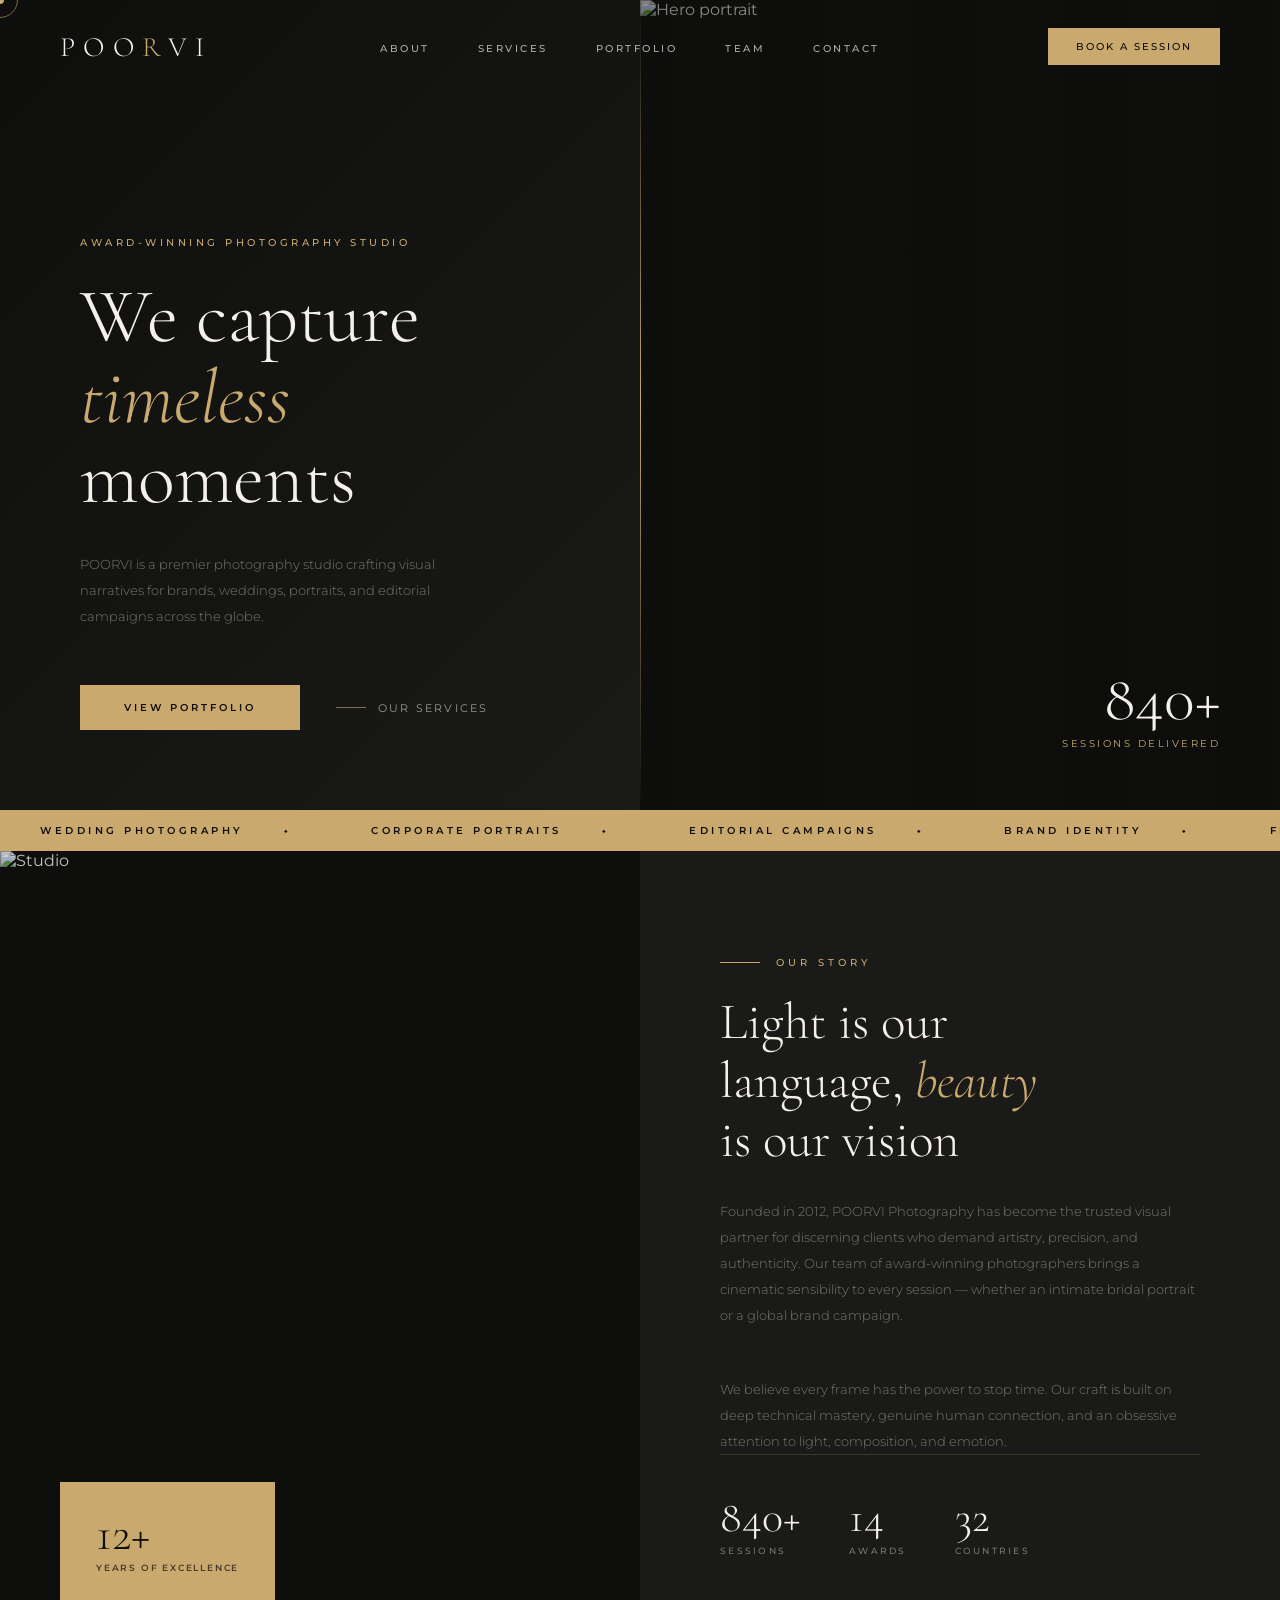
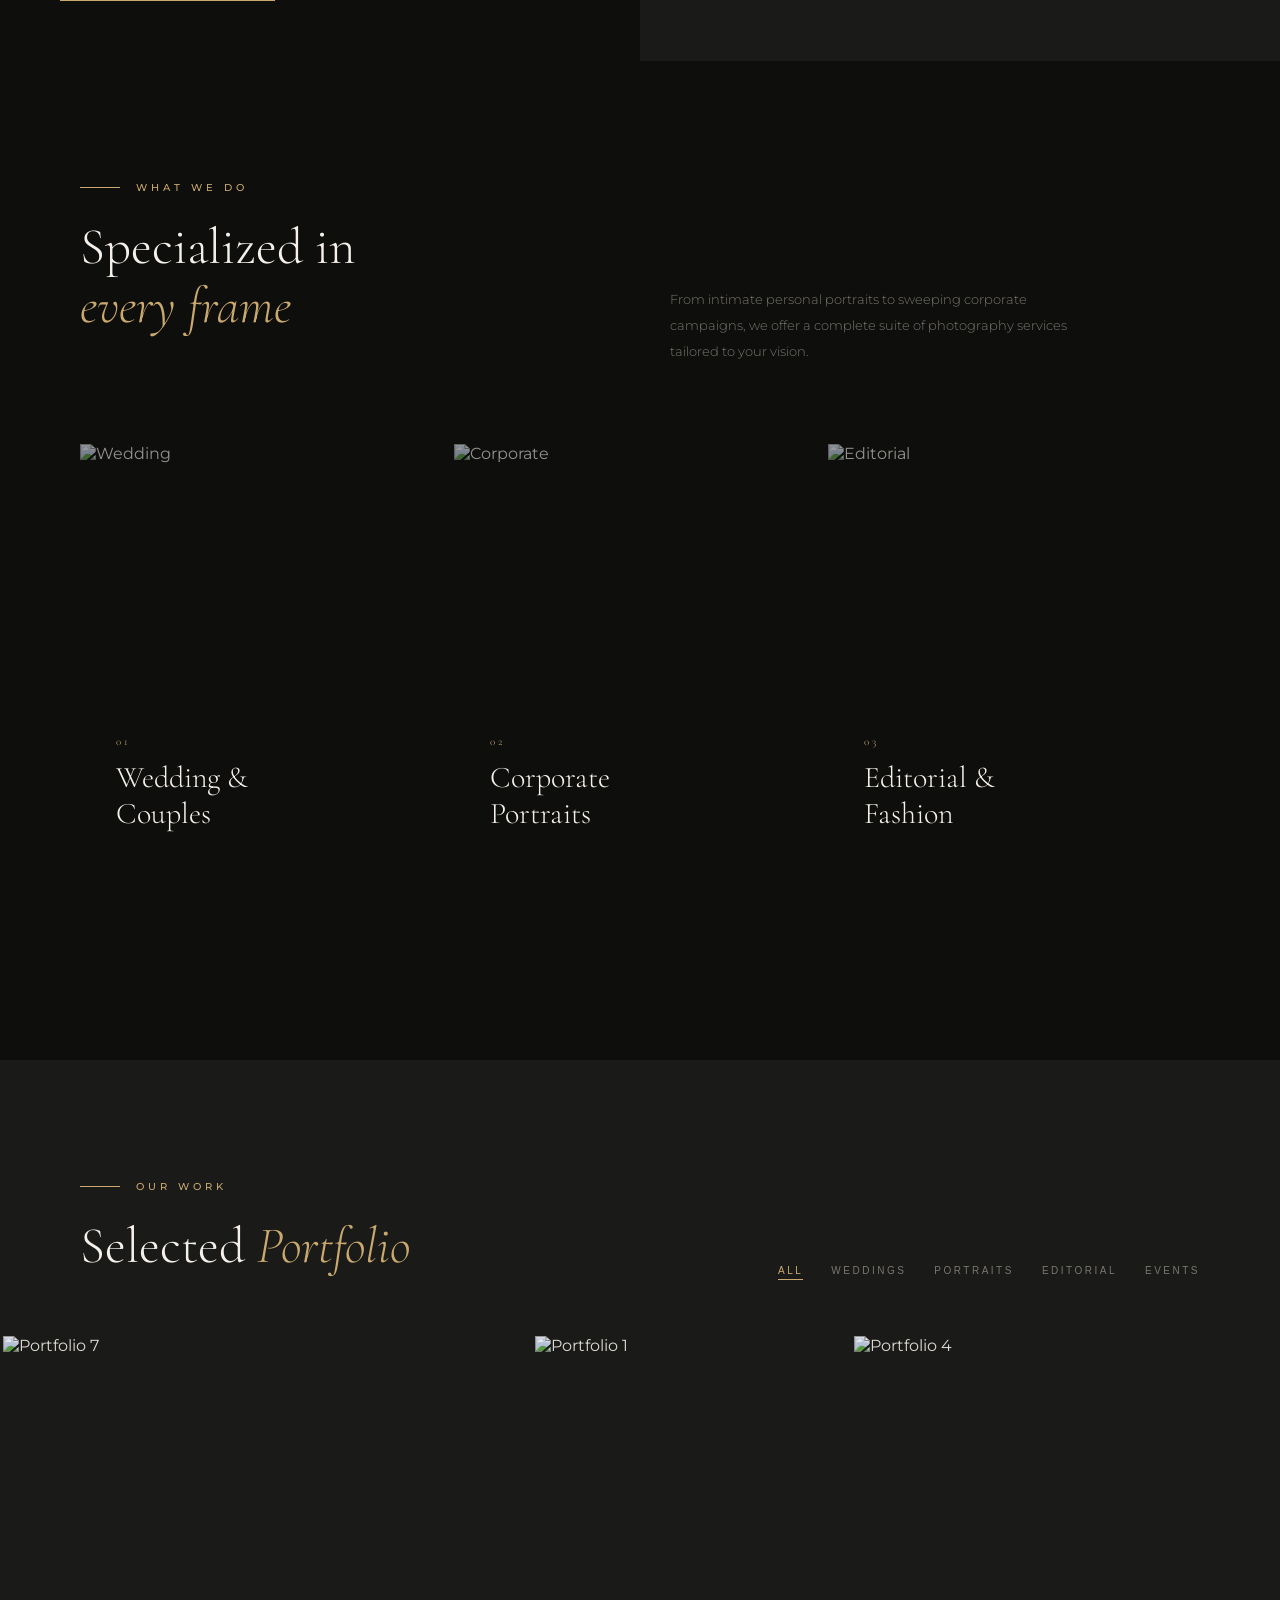
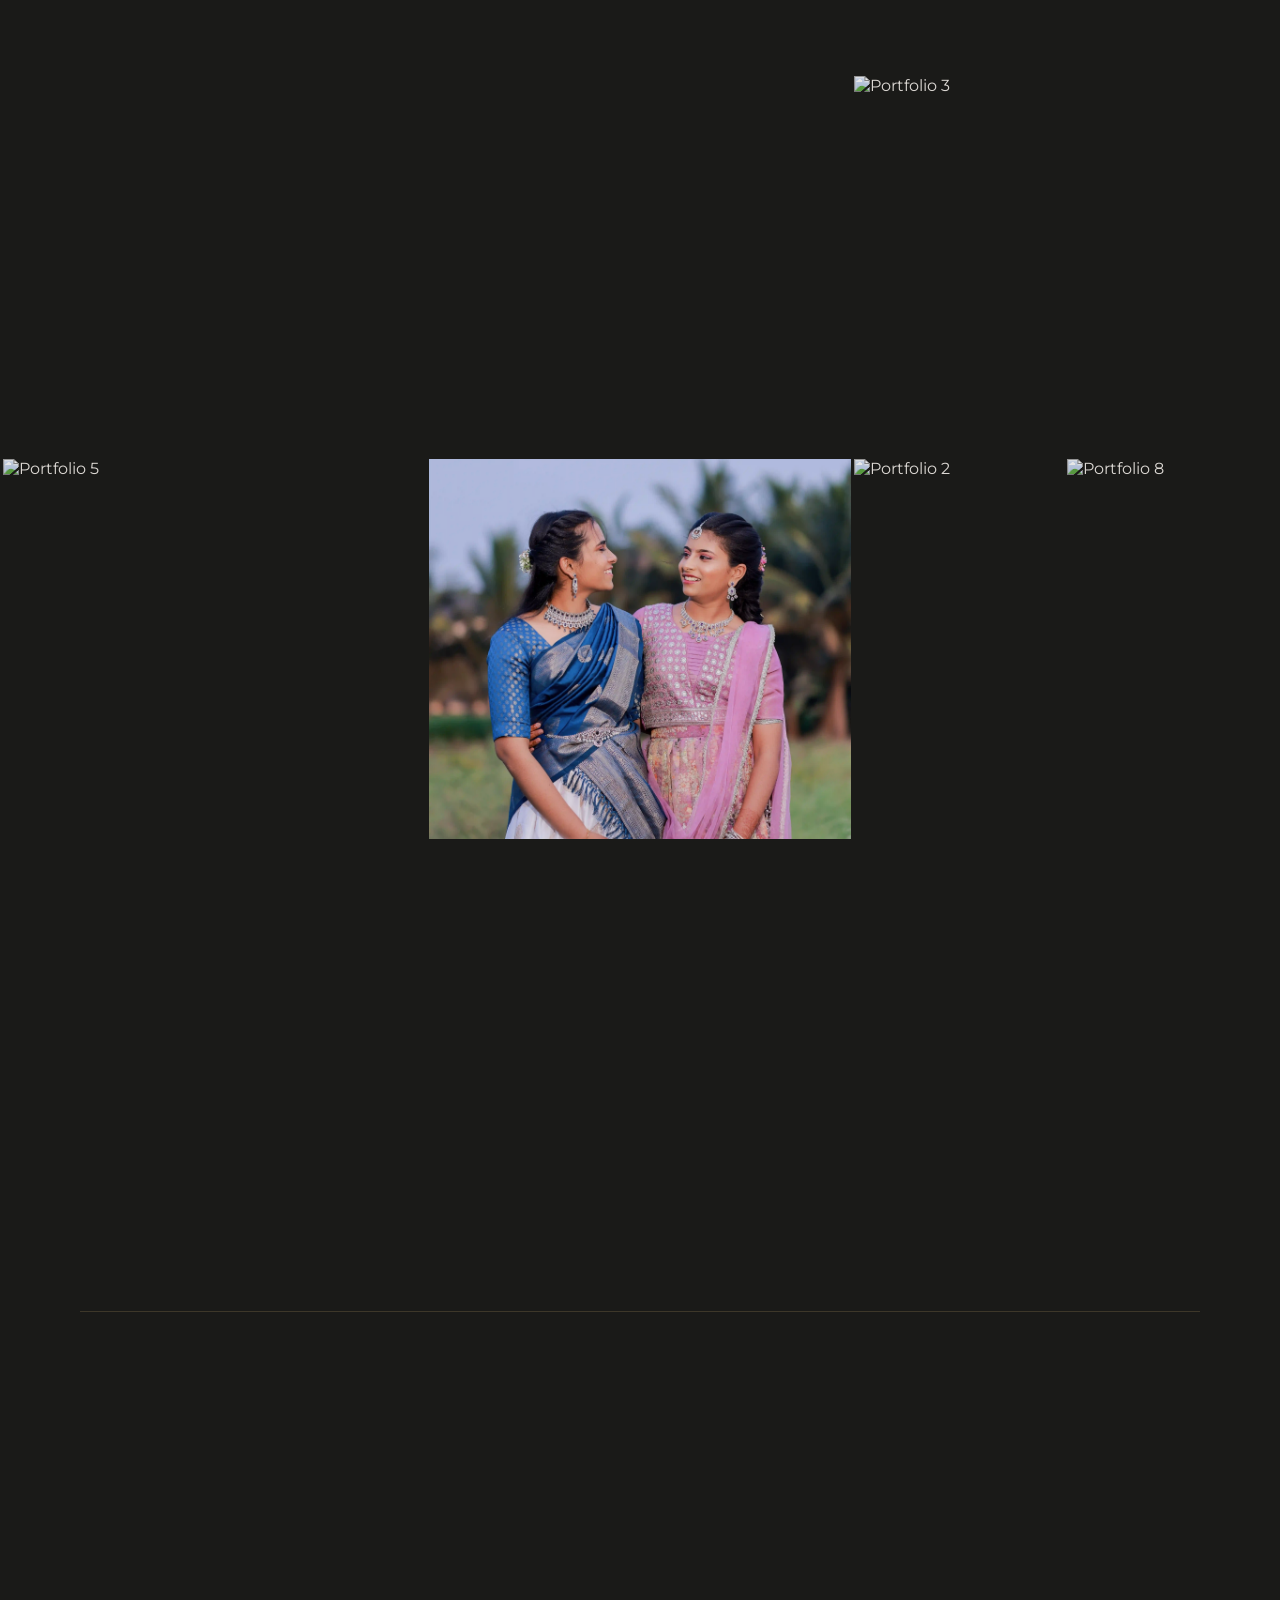
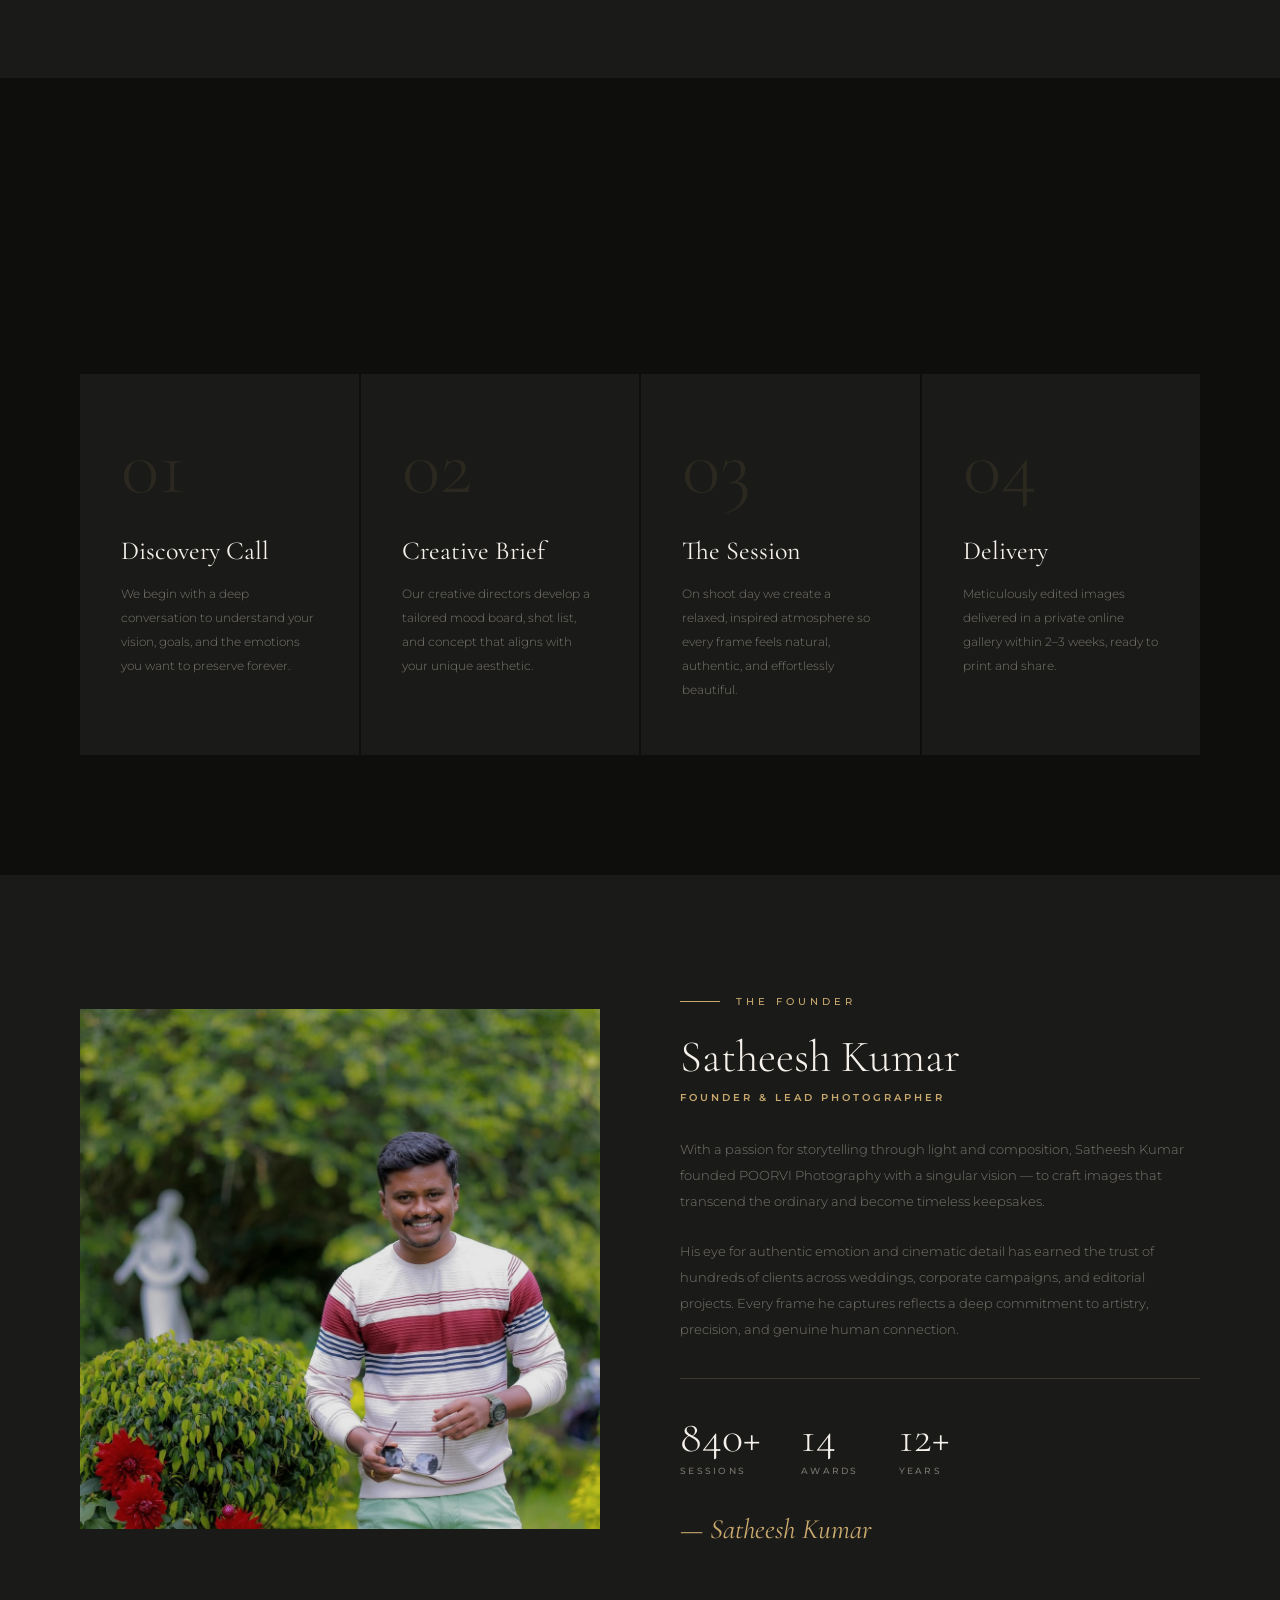
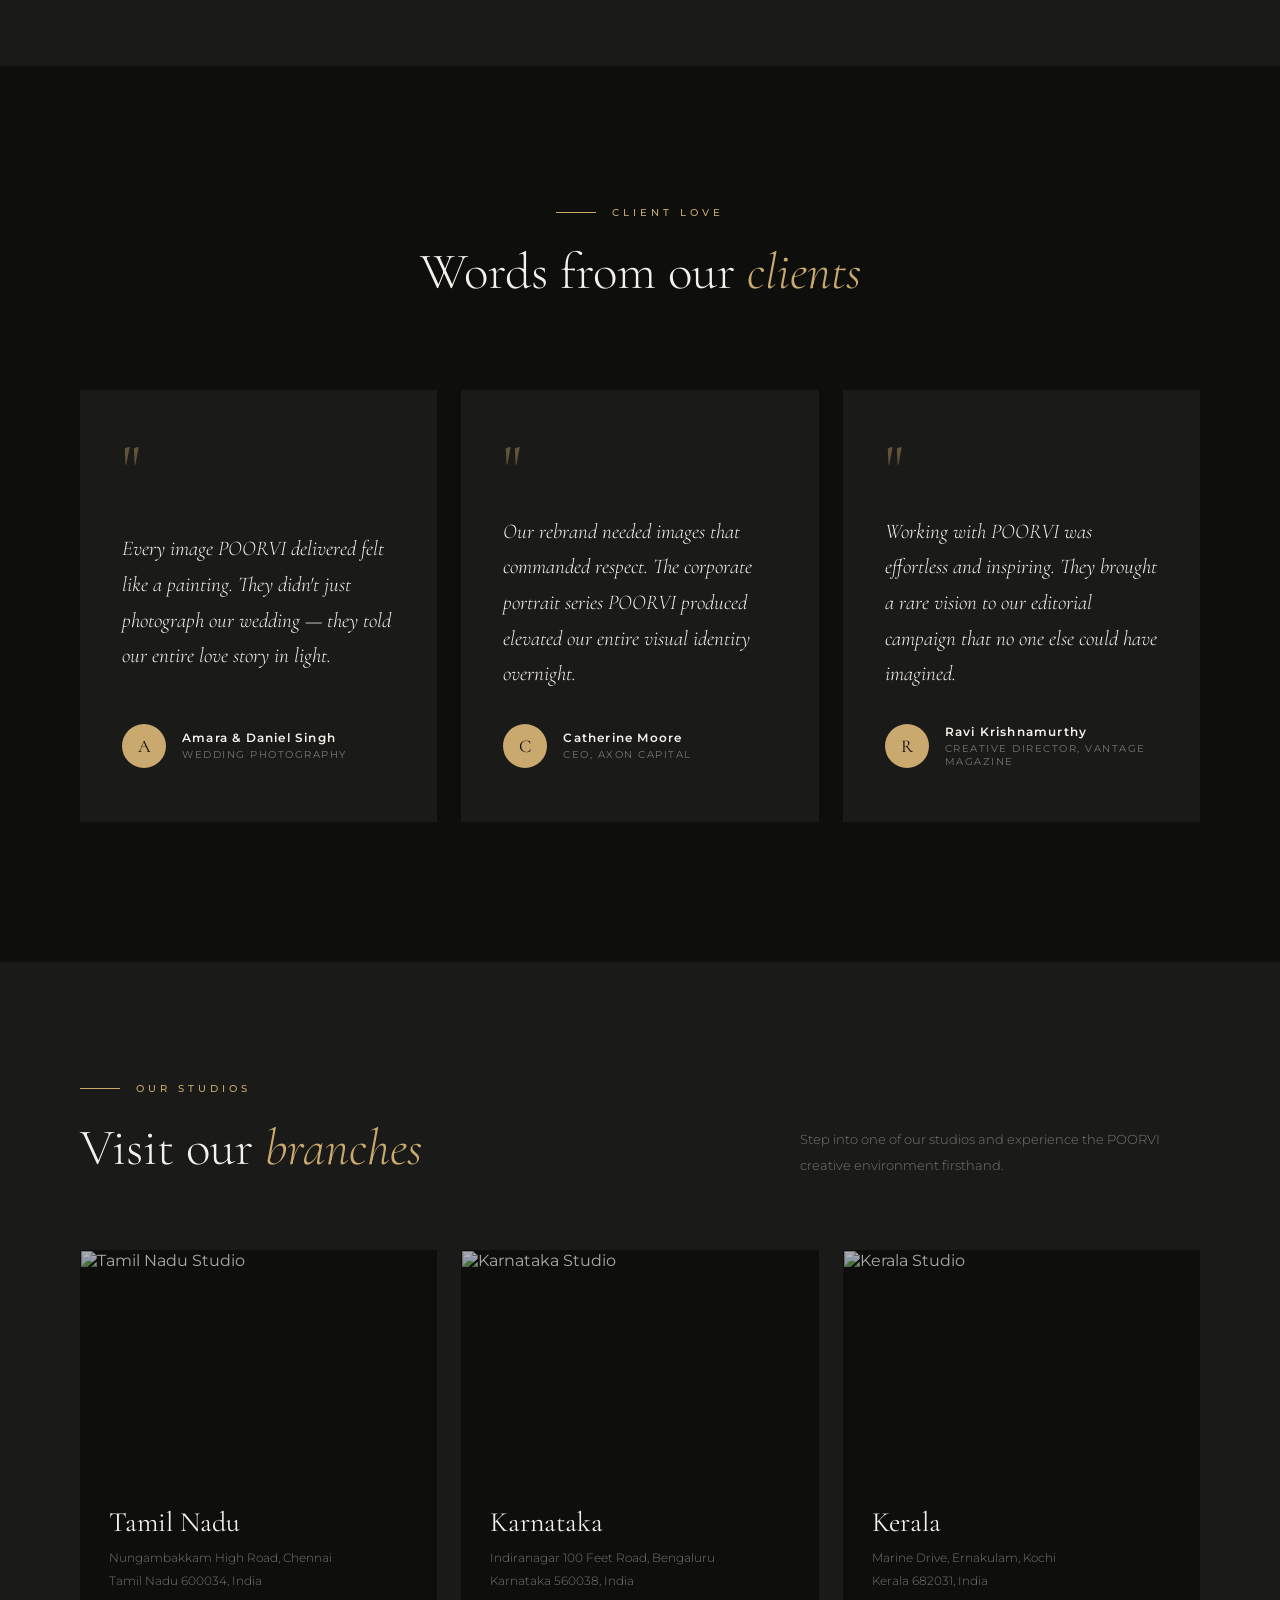
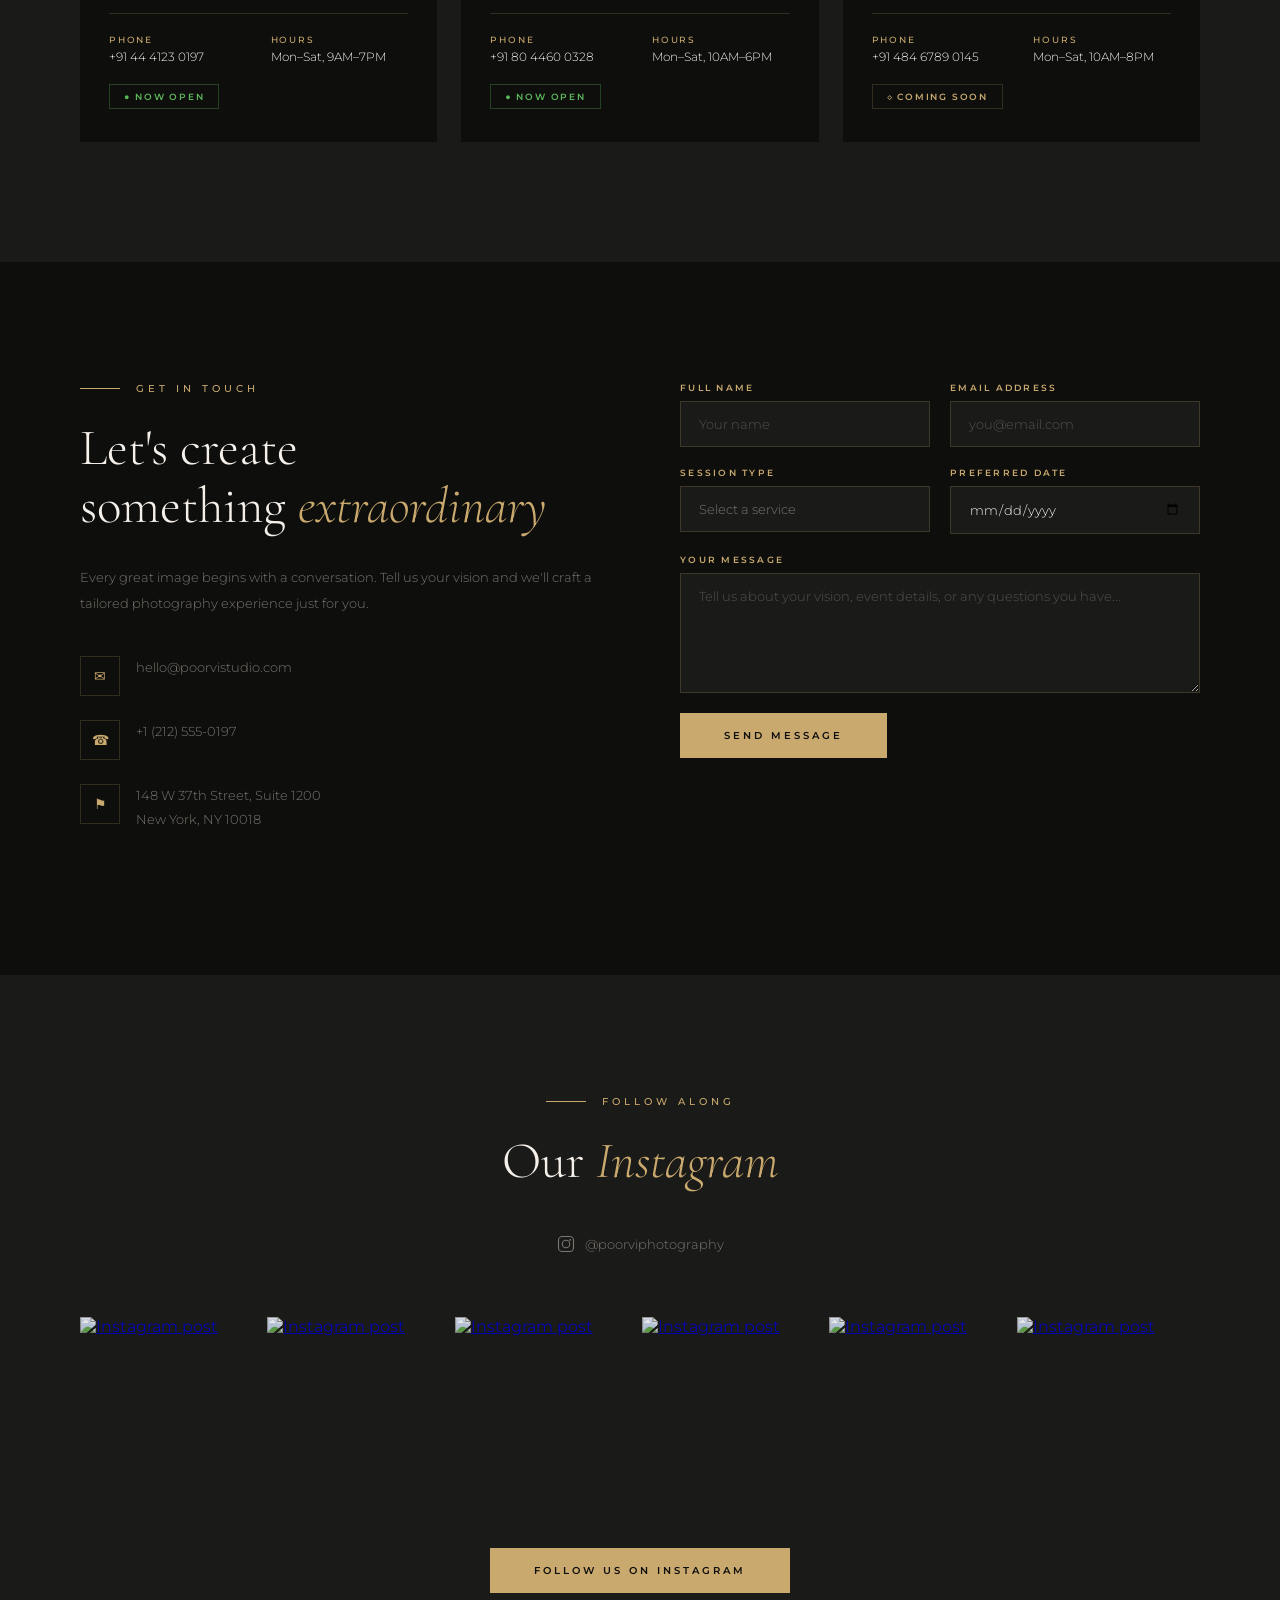
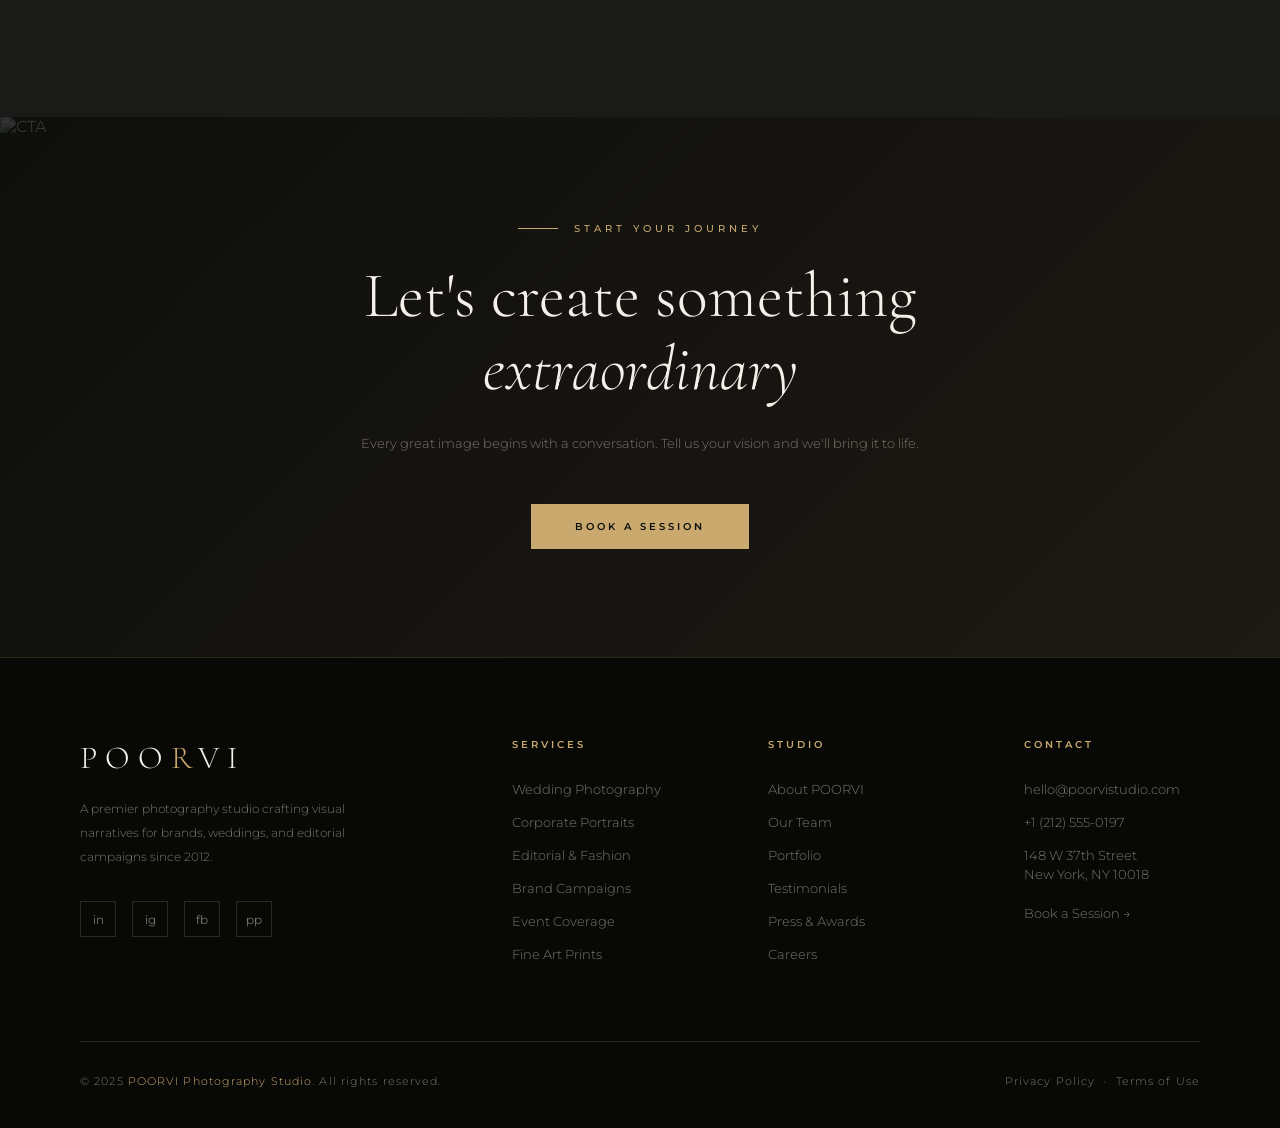
==== index.html @ db3041bf "marque" ====
<!DOCTYPE html>
<html lang="en">
<head>
<meta charset="UTF-8">
<meta name="viewport" content="width=device-width, initial-scale=1.0">
<title>POORVI — Photography Studio</title>
<link rel="preconnect" href="https://fonts.googleapis.com">
<link rel="preconnect" href="https://fonts.gstatic.com" crossorigin>
<link href="https://fonts.googleapis.com/css2?family=Cormorant+Garamond:ital,wght@0,300;0,400;0,500;0,600;1,300;1,400&family=Montserrat:wght@200;300;400;500;600&display=swap" rel="stylesheet">
<style>
  *, *::before, *::after { margin: 0; padding: 0; box-sizing: border-box; }

  :root {
    --cream: #f5f0ea;
    --warm-white: #faf8f5;
    --charcoal: #1a1a18;
    --dark: #0e0e0c;
    --gold: #c9a96e;
    --gold-light: #e8d5b0;
    --muted: #7a7670;
    --border: rgba(201,169,110,0.2);
  }

  html { scroll-behavior: smooth; overflow-x: hidden; }

  body {
    font-family: 'Montserrat', sans-serif;
    background: var(--dark);
    color: var(--cream);
    cursor: none;
    overflow-x: hidden;
  }

  /* CUSTOM CURSOR */
  .cursor {
    width: 8px; height: 8px;
    background: var(--gold);
    border-radius: 50%;
    position: fixed;
    pointer-events: none;
    z-index: 9999;
    transition: transform 0.1s ease;
    transform: translate(-50%, -50%);
  }
  .cursor-ring {
    width: 36px; height: 36px;
    border: 1px solid var(--gold);
    border-radius: 50%;
    position: fixed;
    pointer-events: none;
    z-index: 9998;
    transition: transform 0.18s ease, width 0.3s, height 0.3s, opacity 0.3s;
    transform: translate(-50%, -50%);
    opacity: 0.6;
  }
  body:hover .cursor-ring { opacity: 0.6; }
  a:hover ~ .cursor-ring, button:hover ~ .cursor-ring { width: 56px; height: 56px; }

  /* SCROLL BAR */
  ::-webkit-scrollbar { width: 3px; }
  ::-webkit-scrollbar-track { background: var(--dark); }
  ::-webkit-scrollbar-thumb { background: var(--gold); }

  /* TEXT SELECTION */
  ::selection { background: var(--gold); color: var(--dark); }
  ::-moz-selection { background: var(--gold); color: var(--dark); }

  /* ─── NAV ─── */
  nav {
    position: fixed; top: 0; left: 0; right: 0;
    z-index: 100;
    display: flex; align-items: center; justify-content: space-between;
    padding: 28px 60px;
    transition: all 0.5s ease;
  }
  nav.scrolled {
    background: rgba(14,14,12,0.95);
    backdrop-filter: blur(20px);
    padding: 18px 60px;
    border-bottom: 1px solid var(--border);
  }
  .nav-logo {
    font-family: 'Cormorant Garamond', serif;
    font-size: 28px;
    font-weight: 300;
    letter-spacing: 0.3em;
    color: var(--cream);
    text-decoration: none;
  }
  .nav-logo span { color: var(--gold); }
  .nav-links { display: flex; gap: 48px; list-style: none; }
  .nav-links a {
    font-size: 10px;
    font-weight: 500;
    letter-spacing: 0.25em;
    text-transform: uppercase;
    color: var(--cream);
    text-decoration: none;
    opacity: 0.7;
    transition: opacity 0.3s, color 0.3s;
    position: relative;
  }
  .nav-links a::after {
    content: '';
    position: absolute;
    bottom: -4px; left: 0;
    width: 0; height: 1px;
    background: var(--gold);
    transition: width 0.4s ease;
  }
  .nav-links a:hover { opacity: 1; color: var(--gold); }
  .nav-links a:hover::after { width: 100%; }
  .nav-cta {
    font-size: 10px; font-weight: 500;
    letter-spacing: 0.2em; text-transform: uppercase;
    color: var(--dark);
    background: var(--gold);
    padding: 12px 28px;
    text-decoration: none;
    transition: all 0.3s;
  }
  .nav-cta:hover { background: var(--gold-light); }

  /* ─── HERO ─── */
  .hero {
    min-height: clamp(720px, 90vh, 880px);
    position: relative;
    display: grid;
    grid-template-columns: 1fr 1fr;
    overflow: hidden;
  }
  .hero-left {
    position: relative;
    z-index: 2;
    display: flex;
    flex-direction: column;
    justify-content: flex-end;
    padding: 0 80px 80px;
    background: linear-gradient(135deg, #0e0e0c 0%, #1a1a18 100%);
  }
  .hero-left::after {
    content: '';
    position: absolute;
    top: 0; right: -1px; bottom: 0;
    width: 1px;
    background: linear-gradient(to bottom, transparent, var(--gold), transparent);
  }
  .hero-eyebrow {
    font-size: 10px; font-weight: 500;
    letter-spacing: 0.35em; text-transform: uppercase;
    color: var(--gold);
    margin-bottom: 28px;
    opacity: 0;
    animation: fadeUp 1s ease 0.3s forwards;
  }
  .hero-title {
    font-family: 'Cormorant Garamond', serif;
    font-size: clamp(56px, 6vw, 92px);
    font-weight: 300;
    line-height: 1.05;
    color: var(--cream);
    margin-bottom: 32px;
    opacity: 0;
    animation: fadeUp 1s ease 0.5s forwards;
  }
  .hero-title em {
    font-style: italic;
    color: var(--gold);
  }
  .hero-desc {
    font-size: 13px;
    line-height: 2;
    color: var(--muted);
    font-weight: 300;
    max-width: 400px;
    margin-bottom: 56px;
    opacity: 0;
    animation: fadeUp 1s ease 0.7s forwards;
  }
  .hero-actions {
    display: flex;
    align-items: center;
    gap: 36px;
    opacity: 0;
    animation: fadeUp 1s ease 0.9s forwards;
  }
  .btn-primary {
    display: inline-block;
    padding: 16px 44px;
    background: var(--gold);
    color: var(--dark);
    font-size: 10px; font-weight: 600;
    letter-spacing: 0.3em; text-transform: uppercase;
    text-decoration: none;
    transition: all 0.4s;
    position: relative;
    overflow: hidden;
  }
  .btn-primary::before {
    content: '';
    position: absolute;
    top: 0; left: -100%;
    width: 100%; height: 100%;
    background: rgba(255,255,255,0.15);
    transition: left 0.4s;
  }
  .btn-primary:hover::before { left: 100%; }
  .btn-primary:hover { background: var(--gold-light); transform: translateY(-2px); }
  .btn-text {
    font-size: 11px; font-weight: 400;
    letter-spacing: 0.2em; text-transform: uppercase;
    color: var(--cream);
    opacity: 0.6;
    text-decoration: none;
    display: flex; align-items: center; gap: 12px;
    transition: opacity 0.3s;
  }
  .btn-text::before {
    content: '';
    width: 30px; height: 1px;
    background: var(--gold);
    transition: width 0.4s;
  }
  .btn-text:hover { opacity: 1; }
  .btn-text:hover::before { width: 50px; }

  .hero-right {
    position: relative;
    overflow: hidden;
    height: 100%;
    width: 100%;
  }
  .hero-right img {
    width: 100%; height: 100%;
    object-fit: cover;
    transform: scale(1.05);
    animation: slowZoom 8s ease forwards;
    filter: brightness(0.75) saturate(0.9);
  }
  .hero-right-overlay {
    position: absolute; inset: 0;
    background: linear-gradient(to right, rgba(14,14,12,0.3), transparent);
  }
  .hero-counter {
    position: absolute; bottom: 60px; right: 60px;
    text-align: right;
    opacity: 0;
    animation: fadeUp 1s ease 1.2s forwards;
  }
  .hero-counter-num {
    font-family: 'Cormorant Garamond', serif;
    font-size: 64px; font-weight: 300;
    color: var(--cream);
    line-height: 1;
  }
  .hero-counter-label {
    font-size: 10px; letter-spacing: 0.25em;
    text-transform: uppercase; color: var(--gold);
    margin-top: 6px;
  }

  /* ─── MARQUEE ─── */
  .marquee-wrapper {
    background: var(--gold);
    padding: 14px 0;
    overflow: hidden;
  }
  .marquee-track {
    display: flex;
    animation: marquee 20s linear infinite;
    white-space: nowrap;
  }
  .marquee-item {
    flex-shrink: 0;
    font-size: 10px; font-weight: 600;
    letter-spacing: 0.35em; text-transform: uppercase;
    color: var(--dark);
    padding: 0 40px;
    display: flex; align-items: center; gap: 40px;
  }
  .marquee-item::after {
    content: '◆';
    font-size: 6px;
  }

  /* ─── ABOUT ─── */
  .about {
    display: grid;
    grid-template-columns: 1fr 1fr;
    min-height: 90vh;
  }
  .about-images {
    position: relative;
    overflow: hidden;
  }
  .about-images img {
    width: 100%; height: 100%;
    object-fit: cover;
    filter: brightness(0.8) saturate(0.85);
  }
  .about-images-badge {
    position: absolute; bottom: 60px; left: 60px;
    background: var(--gold);
    padding: 28px 36px;
  }
  .badge-num {
    font-family: 'Cormorant Garamond', serif;
    font-size: 48px; font-weight: 300;
    color: var(--dark);
    line-height: 1;
  }
  .badge-text {
    font-size: 9px; font-weight: 600;
    letter-spacing: 0.2em; text-transform: uppercase;
    color: var(--dark); opacity: 0.7;
    margin-top: 4px;
  }
  .about-content {
    background: var(--charcoal);
    display: flex;
    flex-direction: column;
    justify-content: center;
    padding: 100px 80px;
  }
  .section-label {
    font-size: 10px; font-weight: 500;
    letter-spacing: 0.4em; text-transform: uppercase;
    color: var(--gold);
    margin-bottom: 24px;
    display: flex; align-items: center; gap: 16px;
  }
  .section-label::before {
    content: '';
    width: 40px; height: 1px;
    background: var(--gold);
  }
  .section-title {
    font-family: 'Cormorant Garamond', serif;
    font-size: clamp(40px, 4vw, 60px);
    font-weight: 300;
    line-height: 1.15;
    color: var(--cream);
    margin-bottom: 28px;
  }
  .section-title em { font-style: italic; color: var(--gold); }
  .section-body {
    font-size: 13px;
    line-height: 2;
    color: var(--muted);
    font-weight: 300;
    margin-bottom: 48px;
  }
  .stats-row {
    display: flex; gap: 48px;
    padding-top: 40px;
    border-top: 1px solid var(--border);
  }
  .stat-item {}
  .stat-num {
    font-family: 'Cormorant Garamond', serif;
    font-size: 44px; font-weight: 300;
    color: var(--cream);
    line-height: 1;
  }
  .stat-label {
    font-size: 9px; font-weight: 500;
    letter-spacing: 0.25em; text-transform: uppercase;
    color: var(--muted);
    margin-top: 6px;
  }

  /* ─── SERVICES ─── */
  .services {
    padding: 120px 80px;
    background: var(--dark);
  }
  .services-header {
    display: grid;
    grid-template-columns: 1fr 1fr;
    gap: 60px;
    align-items: end;
    margin-bottom: 80px;
  }
  .services-grid {
    display: grid;
    grid-template-columns: repeat(3, 1fr);
    gap: 2px;
  }
  .service-card {
    position: relative;
    overflow: hidden;
    aspect-ratio: 3/4;
    cursor: none;
  }
  .service-card img {
    width: 100%; height: 100%;
    object-fit: cover;
    transition: transform 0.8s cubic-bezier(0.25, 0.46, 0.45, 0.94);
    filter: brightness(0.6) saturate(0.8);
  }
  .service-card:hover img {
    transform: scale(1.08);
    filter: brightness(0.5) saturate(0.7);
  }
  .service-card-overlay {
    position: absolute; inset: 0;
    background: linear-gradient(to top, rgba(14,14,12,0.9) 0%, transparent 60%);
    display: flex;
    flex-direction: column;
    justify-content: flex-end;
    padding: 40px 36px;
  }
  .service-num {
    font-family: 'Cormorant Garamond', serif;
    font-size: 11px; font-weight: 300;
    color: var(--gold);
    letter-spacing: 0.3em;
    margin-bottom: 12px;
  }
  .service-name {
    font-family: 'Cormorant Garamond', serif;
    font-size: 30px; font-weight: 300;
    color: var(--cream);
    margin-bottom: 12px;
    line-height: 1.2;
  }
  .service-desc {
    font-size: 11px;
    line-height: 1.9;
    color: var(--muted);
    font-weight: 300;
    max-height: 0;
    overflow: hidden;
    transition: max-height 0.5s ease, opacity 0.5s ease;
    opacity: 0;
  }
  .service-card:hover .service-desc {
    max-height: 100px;
    opacity: 1;
  }
  .service-arrow {
    margin-top: 20px;
    width: 36px; height: 36px;
    border: 1px solid var(--gold);
    display: flex; align-items: center; justify-content: center;
    opacity: 0;
    transform: translateY(10px);
    transition: all 0.4s;
  }
  .service-card:hover .service-arrow {
    opacity: 1;
    transform: translateY(0);
  }
  .service-arrow svg { fill: var(--gold); }

  /* ─── PORTFOLIO ─── */
  .portfolio {
    padding: 120px 0;
    background: var(--charcoal);
  }
  .portfolio-header {
    padding: 0 80px;
    display: flex;
    align-items: flex-end;
    justify-content: space-between;
    margin-bottom: 60px;
  }
  .portfolio-filter {
    display: flex; gap: 28px;
  }
  .filter-btn {
    font-size: 10px; font-weight: 500;
    letter-spacing: 0.25em; text-transform: uppercase;
    color: var(--muted);
    background: none; border: none;
    cursor: none;
    padding: 0;
    transition: color 0.3s;
    position: relative;
  }
  .filter-btn::after {
    content: '';
    position: absolute;
    bottom: -4px; left: 0;
    width: 0; height: 1px;
    background: var(--gold);
    transition: width 0.3s;
  }
  .filter-btn.active, .filter-btn:hover { color: var(--gold); }
  .filter-btn.active::after, .filter-btn:hover::after { width: 100%; }

  .portfolio-masonry {
    display: grid;
    grid-template-columns: repeat(12, 1fr);
    grid-template-rows: auto;
    gap: 3px;
    padding: 0 3px;
  }
  .p-item { overflow: hidden; position: relative; cursor: none; }
  .p-item img {
    width: 100%; height: 100%;
    object-fit: cover;
    display: block;
    transition: transform 0.7s cubic-bezier(0.25, 0.46, 0.45, 0.94), filter 0.5s;
    filter: saturate(0.85) brightness(0.9);
  }
  .p-item:hover img { transform: scale(1.06); filter: saturate(1.1) brightness(0.85); }
  .p-item-1 { grid-column: 1 / 6; grid-row: 1; height: 720px; }
  .p-item-2 { grid-column: 6 / 9; grid-row: 1; height: 720px; }
  .p-item-3 { grid-column: 9 / 13; grid-row: 1; height: 480px; }
  .p-item-4 { grid-column: 9 / 13; grid-row: 1; height: 380px; align-self: end; }
  .p-item-5 { grid-column: 1 / 5; grid-row: 2; 
    height: 380px; 
 
  }
  .p-item-6 { grid-column: 5 / 9; grid-row: 2;
     height: 380px;
  
     }
  .p-item-7 { grid-column: 9 / 11; grid-row: 2; height: 380px; }
  .p-item-8 { grid-column: 11 / 13; grid-row: 2; height: 380px; }
  .m-dup { display: none; }

     /* Target the image INSIDE item 5 */
    .p-item-5 img {
      object-position: center 20%; /* Lower values (0-20%) show the head */
    }

    /* Target the image INSIDE item 6 */
    .p-item-6 img {
      object-position: center 15%; 
    }




  .p-item-overlay {
    position: absolute; inset: 0;
    background: linear-gradient(to top, rgba(14,14,12,0.7), transparent);
    opacity: 0;
    transition: opacity 0.4s;
    display: flex; align-items: flex-end;
    padding: 28px;
  }
  .p-item:hover .p-item-overlay { opacity: 1; }
  .p-item-label {
    font-family: 'Cormorant Garamond', serif;
    font-size: 22px; font-weight: 300;
    color: var(--cream);
    font-style: italic;
  }

  /* ─── DRONE AERIAL SHOTS ─── */
  .drone {
    padding: 140px 80px;
    background: var(--charcoal);
    overflow: hidden;
  }
  .drone-header {
    display: grid;
    grid-template-columns: 1fr 1fr;
    align-items: end;
    gap: 40px;
    margin-bottom: 88px;
  }
  .drone-header-text {
    max-width: 560px;
    font-size: 14px;
    line-height: 2;
    color: var(--muted);
    font-weight: 300;
  }
  .drone-features {
    display: grid;
    grid-template-columns: repeat(4, minmax(180px, 1fr));
    gap: 20px;
    margin-top: 72px;
    padding-top: 56px;
    border-top: 1px solid var(--border);
    max-width: 1320px;
    margin-left: auto;
    margin-right: auto;
  }
  .drone-feature {
    text-align: left;
    padding: 26px 22px;
    border: 1px solid var(--border);
    background: rgba(14,14,12,0.28);
    min-height: 168px;
  }
  .drone-feature.d-dup {
    display: none;
  }
  .drone-feature-icon {
    font-size: 30px;
    color: var(--gold);
    margin-bottom: 18px;
  }
  .drone-feature-title {
    font-family: 'Cormorant Garamond', serif;
    font-size: 25px; font-weight: 400;
    color: var(--cream);
    margin-bottom: 10px;
  }
  .drone-feature-text {
    font-size: 12px;
    color: var(--muted);
    font-weight: 300;
    letter-spacing: 0.06em;
    line-height: 1.8;
  }

  /* ─── PROCESS ─── */
  .process {
    padding: 120px 80px;
    background: var(--dark);
  }
  .process-header { text-align: center; margin-bottom: 80px; }
  .process-steps {
    display: grid;
    grid-template-columns: repeat(4, 1fr);
    gap: 2px;
  }
  .step-card {
    background: var(--charcoal);
    padding: 52px 40px;
    border: 1px solid transparent;
    transition: border-color 0.4s, background 0.4s;
    position: relative;
    overflow: hidden;
  }
  .step-card::before {
    content: '';
    position: absolute; top: 0; left: 0;
    width: 0; height: 2px;
    background: var(--gold);
    transition: width 0.5s ease;
  }
  .step-card:hover { border-color: var(--border); }
  .step-card:hover::before { width: 100%; }
  .step-num {
    font-family: 'Cormorant Garamond', serif;
    font-size: 80px; font-weight: 300;
    color: rgba(201,169,110,0.1);
    line-height: 1;
    margin-bottom: 28px;
    transition: color 0.4s;
  }
  .step-card:hover .step-num { color: rgba(201,169,110,0.2); }
  .step-title {
    font-family: 'Cormorant Garamond', serif;
    font-size: 26px; font-weight: 400;
    color: var(--cream);
    margin-bottom: 16px;
  }
  .step-text {
    font-size: 12px;
    line-height: 2;
    color: var(--muted);
    font-weight: 300;
  }

  /* ─── FOUNDER ─── */
  .founder {
    padding: 120px 80px;
    background: var(--charcoal);
  }
  .founder-wrapper {
    display: grid;
    grid-template-columns: 1fr 1fr;
    gap: 80px;
    align-items: center;
  }
  .founder-photo {
    position: relative;
    overflow: hidden;
    max-width: 520px;
  }
  .founder-photo img {
    width: 100%; height: 100%;
    object-fit: cover;
    aspect-ratio: 5/5;
    filter: saturate(0.85) brightness(0.9);
    transition: transform 0.7s ease;
  }
  .founder-photo:hover img {
    transform: scale(1.03);
  }
  .founder-photo-accent {
    position: absolute;
    top: -16px; left: -16px;
    width: 100px; height: 100px;
    border-top: 2px solid var(--gold);
    border-left: 2px solid var(--gold);
    pointer-events: none;
  }
  .founder-photo-accent-br {
    position: absolute;
    bottom: -16px; right: -16px;
    width: 100px; height: 100px;
    border-bottom: 2px solid var(--gold);
    border-right: 2px solid var(--gold);
    pointer-events: none;
  }
  .founder-content {
    padding-top: 0;
  }
  .founder-name {
    font-family: 'Cormorant Garamond', serif;
    font-size: clamp(36px, 3.5vw, 52px);
    font-weight: 300;
    color: var(--cream);
    margin-bottom: 8px;
    line-height: 1.15;
  }
  .founder-role {
    font-size: 10px; font-weight: 600;
    letter-spacing: 0.3em; text-transform: uppercase;
    color: var(--gold);
    margin-bottom: 32px;
  }
  .founder-bio {
    font-size: 13px;
    line-height: 2;
    color: var(--muted);
    font-weight: 300;
    margin-bottom: 24px;
  }
  .founder-signature {
    font-family: 'Cormorant Garamond', serif;
    font-size: 28px;
    font-style: italic;
    color: var(--gold);
    opacity: 0.7;
    margin-top: 36px;
  }
  .founder-stats {
    display: flex; gap: 40px;
    padding-top: 36px;
    margin-top: 36px;
    border-top: 1px solid var(--border);
  }

  /* ─── TESTIMONIALS ─── */
  .testimonials {
    padding: 140px 80px;
    background: var(--dark);
    text-align: center;
  }
  .testimonials-header {
    margin-bottom: 88px;
    max-width: 860px;
    margin-left: auto;
    margin-right: auto;
  }
  .testimonial-cards {
    display: grid;
    grid-template-columns: repeat(3, minmax(280px, 1fr));
    gap: 24px;
    max-width: 1320px;
    margin: 0 auto;
  }
  .testimonial-card {
    background: var(--charcoal);
    padding: 52px 42px;
    border-bottom: 2px solid transparent;
    transition: border-color 0.4s, transform 0.4s;
    text-align: left;
    min-height: 420px;
    display: flex;
    flex-direction: column;
    justify-content: space-between;
  }
  .testimonial-card.t-dup {
    display: none;
  }
  .testimonial-card:hover {
    border-color: var(--gold);
    transform: translateY(-6px);
  }
  .testimonial-quote {
    font-family: 'Cormorant Garamond', serif;
    font-size: 64px;
    color: var(--gold);
    line-height: 0.8;
    margin-bottom: 20px;
    opacity: 0.4;
  }
  .testimonial-text {
    font-family: 'Cormorant Garamond', serif;
    font-size: clamp(21px, 1.35vw, 24px);
    font-style: italic;
    font-weight: 300;
    line-height: 1.7;
    color: var(--cream);
    margin-bottom: 32px;
  }
  .testimonial-author {
    display: flex; align-items: center; gap: 16px;
  }
  .testimonial-avatar {
    width: 44px; height: 44px;
    border-radius: 50%;
    background: var(--gold);
    display: flex; align-items: center; justify-content: center;
    font-family: 'Cormorant Garamond', serif;
    font-size: 18px;
    color: var(--dark);
    flex-shrink: 0;
  }
  .testimonial-name {
    font-size: 12px; font-weight: 600;
    letter-spacing: 0.1em;
    color: var(--cream);
  }
  .testimonial-event {
    font-size: 10px; letter-spacing: 0.15em;
    text-transform: uppercase;
    color: var(--muted);
    margin-top: 3px;
  }

  /* ─── BRANCHES ─── */
  .branches {
    padding: 120px 80px;
    background: var(--charcoal);
  }
  .branches-header {
    display: flex;
    justify-content: space-between;
    align-items: flex-end;
    margin-bottom: 72px;
  }
  .branches-grid {
    display: grid;
    grid-template-columns: repeat(3, 1fr);
    gap: 24px;
  }
  .branch-card {
    position: relative;
    overflow: hidden;
    background: var(--dark);
    border: 1px solid transparent;
    transition: border-color 0.4s, transform 0.4s;
  }
  .branch-card:hover {
    border-color: var(--border);
    transform: translateY(-6px);
  }
  .branch-image {
    aspect-ratio: 16/10;
    overflow: hidden;
  }
  .branch-image img {
    width: 100%; height: 100%;
    object-fit: cover;
    transition: transform 0.7s ease;
    filter: brightness(0.7) saturate(0.8);
  }
  .branch-card:hover .branch-image img {
    transform: scale(1.06);
    filter: brightness(0.6) saturate(0.9);
  }
  .branch-info {
    padding: 32px 28px;
  }
  .branch-city {
    font-family: 'Cormorant Garamond', serif;
    font-size: 28px;
    font-weight: 400;
    color: var(--cream);
    margin-bottom: 8px;
  }
  .branch-address {
    font-size: 12px;
    line-height: 1.9;
    color: var(--muted);
    font-weight: 300;
    margin-bottom: 20px;
  }
  .branch-details {
    display: flex;
    gap: 24px;
    padding-top: 20px;
    border-top: 1px solid var(--border);
  }
  .branch-detail-item {
    flex: 1;
  }
  .branch-detail-label {
    font-size: 9px;
    font-weight: 500;
    letter-spacing: 0.2em;
    text-transform: uppercase;
    color: var(--gold);
    margin-bottom: 4px;
  }
  .branch-detail-value {
    font-size: 12px;
    color: var(--cream);
    font-weight: 300;
  }
  .branch-status {
    display: inline-block;
    font-size: 9px;
    font-weight: 600;
    letter-spacing: 0.2em;
    text-transform: uppercase;
    padding: 6px 14px;
    margin-top: 20px;
  }
  .branch-status.open {
    color: #5cb85c;
    border: 1px solid rgba(92,184,92,0.3);
  }
  .branch-status.coming {
    color: var(--gold);
    border: 1px solid var(--border);
  }

  /* ─── CONTACT FORM ─── */
  .contact-form-section {
    padding: 120px 80px;
    background: var(--dark);
  }
  .contact-form-wrapper {
    display: grid;
    grid-template-columns: 1fr 1fr;
    gap: 80px;
    align-items: start;
  }
  .contact-form-info {
    padding-top: 0;
  }
  .contact-form-info .section-body { margin-bottom: 40px; }
  .contact-info-list { list-style: none; }
  .contact-info-list li {
    display: flex;
    align-items: flex-start;
    gap: 16px;
    margin-bottom: 24px;
    font-size: 13px;
    color: var(--muted);
    font-weight: 300;
    line-height: 1.8;
  }
  .contact-info-icon {
    width: 40px; height: 40px;
    border: 1px solid var(--border);
    display: flex; align-items: center; justify-content: center;
    flex-shrink: 0;
    color: var(--gold);
    font-size: 14px;
  }
  .contact-form {
    display: flex;
    flex-direction: column;
    gap: 20px;
  }
  .form-row {
    display: grid;
    grid-template-columns: 1fr 1fr;
    gap: 20px;
  }
  .form-group {
    display: flex;
    flex-direction: column;
    gap: 8px;
  }
  .form-group label {
    font-size: 9px;
    font-weight: 600;
    letter-spacing: 0.25em;
    text-transform: uppercase;
    color: var(--gold);
  }
  .form-group input,
  .form-group select,
  .form-group textarea {
    background: var(--charcoal);
    border: 1px solid var(--border);
    color: var(--cream);
    font-family: 'Montserrat', sans-serif;
    font-size: 13px;
    font-weight: 300;
    padding: 14px 18px;
    outline: none;
    transition: border-color 0.3s;
    appearance: none;
    -webkit-appearance: none;
  }
  .form-group input:focus,
  .form-group select:focus,
  .form-group textarea:focus {
    border-color: var(--gold);
  }
  .form-group input::placeholder,
  .form-group textarea::placeholder {
    color: var(--muted);
    opacity: 0.6;
  }
  .form-group select {
    cursor: pointer;
    color: var(--muted);
  }
  .form-group select option {
    background: var(--charcoal);
    color: var(--cream);
  }
  .form-group textarea {
    resize: vertical;
    min-height: 120px;
  }
  .form-submit {
    align-self: flex-start;
    padding: 16px 44px;
    background: var(--gold);
    color: var(--dark);
    font-family: 'Montserrat', sans-serif;
    font-size: 10px;
    font-weight: 600;
    letter-spacing: 0.3em;
    text-transform: uppercase;
    border: none;
    cursor: pointer;
    transition: all 0.4s;
    position: relative;
    overflow: hidden;
  }
  .form-submit:hover {
    background: var(--gold-light);
    transform: translateY(-2px);
  }

  /* ─── INSTAGRAM FEED ─── */
  .instagram-feed {
    padding: 120px 80px;
    background: var(--charcoal);
  }
  .instagram-header {
    text-align: center;
    margin-bottom: 60px;
  }
  .instagram-handle {
    display: inline-flex;
    align-items: center;
    gap: 10px;
    font-size: 13px;
    color: var(--muted);
    font-weight: 300;
    text-decoration: none;
    margin-top: 16px;
    transition: color 0.3s;
  }
  .instagram-handle:hover { color: var(--gold); }
  .instagram-handle svg { flex-shrink: 0; }
  .instagram-grid {
    display: grid;
    grid-template-columns: repeat(6, 1fr);
    gap: 4px;
  }
  .insta-item {
    aspect-ratio: 1;
    overflow: hidden;
    position: relative;
    cursor: pointer;
  }
  .insta-item img {
    width: 100%; height: 100%;
    object-fit: cover;
    transition: transform 0.6s ease, filter 0.4s;
    filter: saturate(0.8) brightness(0.9);
  }
  .insta-item:hover img {
    transform: scale(1.08);
    filter: saturate(1) brightness(0.7);
  }
  .insta-item-overlay {
    position: absolute; inset: 0;
    background: rgba(14,14,12,0.6);
    display: flex; align-items: center; justify-content: center;
    opacity: 0;
    transition: opacity 0.3s;
  }
  .insta-item:hover .insta-item-overlay { opacity: 1; }
  .insta-item-overlay svg {
    width: 28px; height: 28px;
    fill: var(--cream);
    opacity: 0.9;
  }
  .instagram-cta {
    text-align: center;
    margin-top: 48px;
  }

  /* ─── CTA BAND ─── */
  .cta-band {
    position: relative;
    overflow: hidden;
    min-height: 60vh;
    display: flex; align-items: center; justify-content: center;
  }
  .cta-band-bg {
    position: absolute; inset: 0;
  }
  .cta-band-bg img {
    width: 100%; height: 100%;
    object-fit: cover;
    filter: brightness(0.35) saturate(0.6);
  }
  .cta-band-overlay {
    position: absolute; inset: 0;
    background: linear-gradient(135deg, rgba(14,14,12,0.5), rgba(201,169,110,0.08));
  }
  .cta-content {
    position: relative; z-index: 2;
    text-align: center;
    padding: 80px 40px;
    max-width: 700px;
  }
  .cta-title {
    font-family: 'Cormorant Garamond', serif;
    font-size: clamp(44px, 5vw, 72px);
    font-weight: 300;
    color: var(--cream);
    line-height: 1.15;
    margin-bottom: 24px;
  }
  .cta-sub {
    font-size: 13px;
    color: var(--muted);
    font-weight: 300;
    line-height: 2;
    margin-bottom: 48px;
  }

  /* ─── FOOTER ─── */
  footer {
    background: #080807;
    padding: 80px 80px 40px;
    border-top: 1px solid var(--border);
  }
  .footer-top {
    display: grid;
    grid-template-columns: 2fr 1fr 1fr 1fr;
    gap: 80px;
    margin-bottom: 64px;
  }
  .footer-brand {}
  .footer-logo {
    font-family: 'Cormorant Garamond', serif;
    font-size: 32px; font-weight: 300;
    letter-spacing: 0.25em;
    color: var(--cream);
    margin-bottom: 20px;
  }
  .footer-logo span { color: var(--gold); }
  .footer-tagline {
    font-size: 12px;
    line-height: 2;
    color: var(--muted);
    font-weight: 300;
    max-width: 280px;
    margin-bottom: 32px;
  }
  .footer-social { display: flex; gap: 16px; }
  .social-link {
    width: 36px; height: 36px;
    border: 1px solid var(--border);
    display: flex; align-items: center; justify-content: center;
    color: var(--muted);
    text-decoration: none;
    font-size: 12px;
    transition: all 0.3s;
  }
  .social-link:hover {
    border-color: var(--gold);
    color: var(--gold);
    background: rgba(201,169,110,0.08);
  }
  .footer-col-title {
    font-size: 10px; font-weight: 600;
    letter-spacing: 0.3em; text-transform: uppercase;
    color: var(--gold);
    margin-bottom: 28px;
  }
  .footer-links { list-style: none; }
  .footer-links li { margin-bottom: 14px; }
  .footer-links a {
    font-size: 13px;
    color: var(--muted);
    text-decoration: none;
    font-weight: 300;
    transition: color 0.3s;
  }
  .footer-links a:hover { color: var(--cream); }
  .footer-bottom {
    border-top: 1px solid var(--border);
    padding-top: 32px;
    display: flex;
    justify-content: space-between;
    align-items: center;
  }
  .footer-copy {
    font-size: 11px;
    color: var(--muted);
    font-weight: 300;
    letter-spacing: 0.1em;
  }
  .footer-copy span { color: var(--gold); }

  /* ─── PAGE LOADER ─── */
  .page-loader {
    position: fixed; inset: 0;
    z-index: 10000;
    background: #000;
    display: flex; align-items: center; justify-content: center;
    flex-direction: column;
    transition: opacity 0.8s ease, visibility 0.8s ease;
  }
  .page-loader.loaded {
    opacity: 0;
    visibility: hidden;
    pointer-events: none;
  }
  .loader-content {
    display: flex;
    flex-direction: column;
    align-items: center;
    gap: 32px;
  }
  .loader-logo-img {
    width: clamp(220px, 40vw, 380px);
    opacity: 0;
    filter: brightness(0);
    animation: loaderLogoReveal 1.4s cubic-bezier(0.25,0.46,0.45,0.94) 0.3s forwards;
  }
  .loader-shimmer {
    position: relative;
    overflow: hidden;
  }
  .loader-shimmer::after {
    content: '';
    position: absolute;
    top: 0; left: -100%; bottom: 0;
    width: 60%;
    background: linear-gradient(90deg, transparent, rgba(201,169,110,0.15), transparent);
    animation: shimmerSlide 1.8s ease 1.2s forwards;
  }
  .loader-progress {
    width: 160px;
    height: 1px;
    background: rgba(201,169,110,0.15);
    position: relative;
    overflow: hidden;
    opacity: 0;
    animation: loaderFadeIn 0.5s ease 1s forwards;
  }
  .loader-progress-bar {
    position: absolute;
    top: 0; left: 0;
    height: 100%;
    width: 0;
    background: var(--gold);
    animation: loaderProgress 1.8s cubic-bezier(0.4,0,0.2,1) 0.8s forwards;
  }
  .loader-text {
    font-family: 'Montserrat', sans-serif;
    font-size: 9px;
    font-weight: 500;
    letter-spacing: 0.4em;
    text-transform: uppercase;
    color: var(--muted);
    opacity: 0;
    animation: loaderFadeIn 0.6s ease 1.2s forwards;
  }
  @keyframes loaderLogoReveal {
    0%   { opacity: 0; filter: brightness(0); transform: scale(0.92); }
    50%  { opacity: 1; filter: brightness(1.3); transform: scale(1.02); }
    100% { opacity: 1; filter: brightness(1); transform: scale(1); }
  }
  @keyframes loaderFadeIn {
    from { opacity: 0; transform: translateY(8px); }
    to   { opacity: 1; transform: translateY(0); }
  }
  @keyframes loaderProgress {
    from { width: 0; }
    to   { width: 100%; }
  }
  @keyframes shimmerSlide {
    from { left: -100%; }
    to   { left: 200%; }
  }

  /* ─── ANIMATIONS ─── */
  @keyframes fadeUp {
    from { opacity: 0; transform: translateY(30px); }
    to   { opacity: 1; transform: translateY(0); }
  }
  @keyframes slowZoom {
    from { transform: scale(1.05); }
    to   { transform: scale(1); }
  }
  @keyframes marquee {
    from { transform: translateX(0); }
    to   { transform: translateX(-50%); }
  }

  .reveal {
    opacity: 0;
    transform: translateY(40px);
    transition: opacity 0.9s ease, transform 0.9s ease;
  }
  .reveal.visible {
    opacity: 1;
    transform: translateY(0);
  }

  /* ─── HAMBURGER & MOBILE MENU ─── */
  .nav-toggle {
    display: none;
    background: none;
    border: none;
    color: var(--cream);
    font-size: 28px;
    cursor: pointer;
    padding: 4px 8px;
    z-index: 101;
    line-height: 1;
  }
  .mobile-menu {
    display: none;
    position: fixed;
    inset: 0;
    background: rgba(14,14,12,0.97);
    z-index: 200;
    flex-direction: column;
    align-items: center;
    justify-content: center;
    gap: 32px;
  }
  .mobile-menu.open {
    display: flex;
  }
  .mobile-menu-close {
    position: absolute;
    top: 28px;
    right: 28px;
    background: none;
    border: none;
    color: var(--cream);
    font-size: 32px;
    cursor: pointer;
    line-height: 1;
  }
  .mobile-menu a {
    font-family: 'Cormorant Garamond', serif;
    font-size: 36px;
    font-style: italic;
    color: var(--cream);
    text-decoration: none;
    transition: color 0.3s;
  }
  .mobile-menu a:hover {
    color: var(--gold);
  }

  /* ─── RESPONSIVE: TABLET + MOBILE shared (max-width: 1023px) ─── */
  @media (max-width: 1023px) {
    .nav-toggle { display: block; }
    nav { padding: 24px 32px; }
    nav.scrolled { padding: 18px 32px; }

    .hero { grid-template-columns: 1fr; }
    .hero-left { padding: 120px 40px 80px; }

    .hero-right { width: 100%; height: 40vh; }

    .about { grid-template-columns: 1fr; }
    .about-images { min-height: 50vh; }
    .about-content { padding: 60px 40px; }
    .services-header { grid-template-columns: 1fr; }
    .services { padding: 80px 32px; }
    .services-grid { grid-template-columns: 1fr 1fr; }

    .process-steps { grid-template-columns: 1fr 1fr; }
    .founder-wrapper { grid-template-columns: 1fr; gap: 48px; }
    .testimonial-cards {
      grid-template-columns: 1fr 1fr;
      gap: 18px;
    }

    .drone { padding: 90px 32px; }
    .drone-header { grid-template-columns: 1fr; gap: 24px; }
    .drone-features {
      grid-template-columns: 1fr 1fr;
      gap: 16px;
      margin-top: 48px;
      padding-top: 36px;
    }

    .portfolio-masonry { grid-template-columns: 1fr 1fr; }
    .p-item-1, .p-item-2, .p-item-3, .p-item-4, .p-item-5, .p-item-6, .p-item-7, .p-item-8 {
      grid-column: auto; grid-row: auto; height: 280px;
    }

    .contact-form-section { padding: 80px 32px; }
    .contact-form-wrapper { grid-template-columns: 1fr; gap: 48px; }

    .instagram-feed { padding: 80px 32px; }
    .instagram-grid { grid-template-columns: repeat(3, 1fr); }

    footer { padding: 60px 32px 32px; }
    .footer-top { grid-template-columns: 1fr 1fr; gap: 40px; }
  }

  /* ─── RESPONSIVE: MEDIUM (768px – 1023px) ─── */
  @media (min-width: 768px) and (max-width: 1023px) {
    .nav-links { display: flex; gap: 24px; }
    .nav-links a { font-size: 9px; letter-spacing: 0.15em; }
    .nav-cta { display: inline-block; font-size: 9px; padding: 10px 20px; }

    .hero-left { min-height: auto; padding: 120px 40px 60px; }
    .hero-right { display: block; }
    .hero-title { font-size: clamp(48px, 7vw, 68px); }

    .section-title { font-size: clamp(40px, 5vw, 56px); }

    .about-images { min-height: 60vh; }
    .about-content { padding: 60px 48px; }

    .services { padding: 80px 40px; }
    .founder { padding: 80px 40px; }
    .founder-wrapper { gap: 56px; }

    .testimonial-cards { max-width: 640px; margin: 0 auto; }

    .branches { padding: 80px 40px; }
    .branches-grid { grid-template-columns: 1fr 1fr; }

    .contact-form-section { padding: 80px 40px; }
    .contact-form-wrapper { grid-template-columns: 1fr; gap: 56px; }

    .instagram-feed { padding: 80px 40px; }
    .instagram-grid { grid-template-columns: repeat(3, 1fr); }

    .cta-band { min-height: 55vh; }
    .cta-content { padding: 80px 48px; }

    .portfolio-header { padding: 0 40px; }

    footer { padding: 60px 40px 32px; }
  }

  /* ─── RESPONSIVE: SMALL (max-width: 767px) ─── */
  @media (max-width: 767px) {
    .nav-links { display: none; }
    .nav-cta { display: none; }
    nav { padding: 20px 24px; }
    nav.scrolled { padding: 14px 24px; }

    .hero-left {
      min-height: auto;
      padding: 120px 24px 60px;
    }
    .hero-right { display: block; height: 50vh; width: 100%; }
    .hero-title { font-size: clamp(40px, 10vw, 56px); }
    .hero-actions {
      flex-direction: column;
      gap: 20px;
      align-items: flex-start;
    }

    .section-title { font-size: clamp(32px, 8vw, 48px); }

    .marquee-item { font-size: 9px; padding: 0 24px; gap: 24px; }

    .about-images { min-height: 50vw; }
    .about-images-badge {
      padding: 20px 24px;
      bottom: 24px; left: 24px;
    }
    .badge-num { font-size: 36px; }
    .badge-text { font-size: 8px; }
    .about-content { padding: 48px 24px; }
    .stats-row { flex-wrap: wrap; gap: 32px; }

    .services { padding: 60px 24px; }
    .services-grid { grid-template-columns: 1fr; }
    .service-card { aspect-ratio: 4/3; }
    .service-desc { max-height: 100px; opacity: 1; }
    .service-arrow { opacity: 1; transform: translateY(0); }

    .portfolio { padding: 80px 0; overflow: hidden; }
    .portfolio-masonry { 
      display: flex; 
      gap: 16px; 
      width: max-content; 
      animation: portfolioMobileMarquee 30s linear infinite; 
      padding: 0 24px;
    }
    .portfolio-masonry:hover, .portfolio-masonry:active {
      animation-play-state: paused;
    }
    .p-item-1, .p-item-2, .p-item-3, .p-item-4, .p-item-5, .p-item-6, .p-item-7, .p-item-8, .p-item.m-dup {
      flex: 0 0 280px; 
      height: 360px;
    }
    .m-dup { display: block; }
    .portfolio-header {
      flex-direction: column;
      align-items: flex-start;
      gap: 24px;
      padding: 0 24px;
    }
    .portfolio-filter { flex-wrap: wrap; gap: 16px; margin-bottom: 24px; }
    @keyframes portfolioMobileMarquee {
      0% { transform: translateX(0); }
      100% { transform: translateX(calc(-50% - 8px)); }
    }

    .drone { padding: 60px 0; }
    .drone-header {
      grid-template-columns: 1fr;
      gap: 20px;
      padding: 0 24px;
    }
    .drone-features {
      display: flex;
      flex-wrap: nowrap;
      width: max-content;
      gap: 16px;
      margin-top: 40px;
      padding: 28px 24px 0;
      animation: droneMobileMarquee 24s linear infinite;
    }
    .drone-features:hover,
    .drone-features:active {
      animation-play-state: paused;
    }
    .drone-feature {
      flex: 0 0 220px;
      text-align: left;
      padding: 18px 16px;
      border: 1px solid var(--border);
      background: rgba(14,14,12,0.35);
    }
    .drone-feature.d-dup {
      display: block;
    }
    @keyframes droneMobileMarquee {
      0% { transform: translateX(0); }
      100% { transform: translateX(calc(-50% - 8px)); }
    }

    .process { padding: 60px 24px; }
    .process-steps { grid-template-columns: 1fr; }
    .step-card { padding: 36px 28px; }
    .step-num { font-size: 60px; }

    .founder { padding: 60px 24px; }
    .founder-wrapper { grid-template-columns: 1fr; gap: 36px; }
    .founder-photo-accent,
    .founder-photo-accent-br { width: 60px; height: 60px; top: -10px; left: -10px; }
    .founder-photo-accent-br { bottom: -10px; right: -10px; top: auto; left: auto; }
    .founder-stats { flex-wrap: wrap; gap: 28px; }

    .testimonials {
      padding: 60px 0;
      overflow: hidden;
    }
    .testimonials-header {
      padding: 0 24px;
      margin-bottom: 48px;
    }
    .testimonial-cards {
      display: flex;
      flex-wrap: nowrap;
      width: max-content;
      gap: 16px;
      padding: 0 24px;
      animation: testimonialMobileMarquee 26s linear infinite;
    }
    .testimonial-cards:hover,
    .testimonial-cards:active {
      animation-play-state: paused;
    }
    .testimonial-card {
      flex: 0 0 300px;
      min-height: 340px;
      padding: 34px 26px;
    }
    .testimonial-card.t-dup {
      display: flex;
    }
    .testimonial-text {
      font-size: 18px;
      line-height: 1.65;
    }
    @keyframes testimonialMobileMarquee {
      0% { transform: translateX(0); }
      100% { transform: translateX(calc(-50% - 8px)); }
    }

    .branches { padding: 60px 24px; }
    .branches-header {
      flex-direction: column;
      align-items: flex-start;
      gap: 24px;
    }
    .branches-grid { grid-template-columns: 1fr; }

    .contact-form-section { padding: 60px 24px; }
    .contact-form-wrapper { grid-template-columns: 1fr; gap: 40px; }
    .form-row { grid-template-columns: 1fr; }
    .form-submit { width: 100%; }

    .instagram-feed { padding: 60px 24px; }
    .instagram-grid { grid-template-columns: repeat(2, 1fr); }

    .cta-band { min-height: 80vw; }
    .cta-title { font-size: clamp(32px, 8vw, 48px); }
    .cta-content { padding: 60px 24px; }
    .cta-content .btn-primary { display: block; width: 100%; text-align: center; }

    footer { padding: 48px 24px 32px; }
    .footer-top { grid-template-columns: 1fr 1fr; gap: 32px; }
    .footer-brand { text-align: center; grid-column: 1 / -1; }
    .footer-logo { text-align: center; }
    .footer-tagline { margin: 0 auto 32px; text-align: center; }
    .footer-social { justify-content: center; }
    .footer-bottom {
      flex-direction: column;
      text-align: center;
      gap: 12px;
    }
  }
</style>
</head>
<body>

<!-- PAGE LOADER -->
<div class="page-loader" id="pageLoader">
  <div class="loader-content">
    <div class="loader-shimmer">
      <img src="assets/logo.png" alt="Poorvi Photography" class="loader-logo-img">
    </div>
    <div class="loader-progress"><div class="loader-progress-bar"></div></div>
    <div class="loader-text">Loading Experience</div>
  </div>
</div>

<div class="cursor" id="cursor"></div>
<div class="cursor-ring" id="cursorRing"></div>

<!-- NAV -->
<nav id="navbar">
  <a href="#" class="nav-logo">POO<span>R</span>VI</a>
  <ul class="nav-links">
    <li><a href="#about">About</a></li>
    <li><a href="#services">Services</a></li>
    <li><a href="#portfolio">Portfolio</a></li>
    <li><a href="#team">Team</a></li>
    <li><a href="#contact">Contact</a></li>
  </ul>
  <a href="#contact" class="nav-cta">Book a Session</a>
  <button class="nav-toggle" id="navToggle" aria-label="Open menu">&#9776;</button>
</nav>

<!-- MOBILE MENU OVERLAY -->
<div class="mobile-menu" id="mobileMenu">
  <button class="mobile-menu-close" id="mobileMenuClose" aria-label="Close menu">&#10005;</button>
  <a href="#about">About</a>
  <a href="#services">Services</a>
  <a href="#portfolio">Portfolio</a>
  <a href="#team">Team</a>
  <a href="#contact">Contact</a>
</div>

<!-- HERO -->
<section class="hero" id="home">
  <div class="hero-left">
    <div class="hero-eyebrow">Award-Winning Photography Studio</div>
    <h1 class="hero-title">
      We capture<br>
      <em>timeless</em><br>
      moments
    </h1>
    <p class="hero-desc">
      POORVI is a premier photography studio crafting visual narratives 
      for brands, weddings, portraits, and editorial campaigns across the globe.
    </p>
    <div class="hero-actions">
      <a href="#portfolio" class="btn-primary">View Portfolio</a>
      <a href="#services" class="btn-text">Our Services</a>
    </div>
  </div>
  <div class="hero-right">
    <img src="https://images.unsplash.com/photo-1590050752117-238cb0fb12b1?w=1200&q=90" alt="Hero portrait">
    <div class="hero-right-overlay"></div>
    <div class="hero-counter">
      <div class="hero-counter-num">840+</div>
      <div class="hero-counter-label">Sessions delivered</div>
    </div>
  </div>
</section>

<!-- MARQUEE -->
<div class="marquee-wrapper">
  <div class="marquee-track">
    <div class="marquee-item">Wedding Photography</div>
    <div class="marquee-item">Corporate Portraits</div>
    <div class="marquee-item">Editorial Campaigns</div>
    <div class="marquee-item">Brand Identity</div>
    <div class="marquee-item">Fine Art Prints</div>
    <div class="marquee-item">Event Coverage</div>
    <div class="marquee-item">Product Photography</div>
    <div class="marquee-item">Wedding Photography</div>
    <div class="marquee-item">Corporate Portraits</div>
    <div class="marquee-item">Editorial Campaigns</div>
    <div class="marquee-item">Brand Identity</div>
    <div class="marquee-item">Fine Art Prints</div>
    <div class="marquee-item">Event Coverage</div>
    <div class="marquee-item">Product Photography</div>
  </div>
</div>

<!-- ABOUT -->
<section class="about" id="about">
  <div class="about-images">
    <img src="https://images.unsplash.com/photo-1554048612-b6a482bc67e5?w=1200&q=90" alt="Studio">
    <div class="about-images-badge">
      <div class="badge-num">12+</div>
      <div class="badge-text">Years of excellence</div>
    </div>
  </div>
  <div class="about-content">
    <div class="section-label reveal">Our Story</div>
    <h2 class="section-title reveal">Light is our<br>language, <em>beauty</em><br>is our vision</h2>
    <p class="section-body reveal">
      Founded in 2012, POORVI Photography has become the trusted visual partner 
      for discerning clients who demand artistry, precision, and authenticity. 
      Our team of award-winning photographers brings a cinematic sensibility 
      to every session — whether an intimate bridal portrait or a global brand campaign.
    </p>
    <p class="section-body reveal" style="margin-bottom:0;">
      We believe every frame has the power to stop time. Our craft is built on 
      deep technical mastery, genuine human connection, and an obsessive 
      attention to light, composition, and emotion.
    </p>
    <div class="stats-row reveal">
      <div class="stat-item">
        <div class="stat-num">840+</div>
        <div class="stat-label">Sessions</div>
      </div>
      <div class="stat-item">
        <div class="stat-num">14</div>
        <div class="stat-label">Awards</div>
      </div>
      <div class="stat-item">
        <div class="stat-num">32</div>
        <div class="stat-label">Countries</div>
      </div>
    </div>
  </div>
</section>

<!-- SERVICES -->
<section class="services" id="services">
  <div class="services-header">
    <div>
      <div class="section-label reveal">What We Do</div>
      <h2 class="section-title reveal">Specialized in<br><em>every frame</em></h2>
    </div>
    <p class="section-body reveal" style="margin-bottom:0; max-width:400px;">
      From intimate personal portraits to sweeping corporate campaigns, 
      we offer a complete suite of photography services tailored to your vision.
    </p>
  </div>
  <div class="services-grid reveal">
    <div class="service-card">
      <img src="https://images.unsplash.com/photo-1515934751635-c81c6bc9a2d8?w=800&q=85" alt="Wedding">
      <div class="service-card-overlay">
        <div class="service-num">01</div>
        <div class="service-name">Wedding &amp;<br>Couples</div>
        <div class="service-desc">Eternal love stories told through stunning, authentic imagery that transcends time.</div>
        <div class="service-arrow">
          <svg width="14" height="14" viewBox="0 0 14 14"><path d="M1 7h12M7 1l6 6-6 6"/><style>path{stroke:var(--gold);stroke-width:1.5;fill:none;}</style></svg>
        </div>
      </div>
    </div>
    <div class="service-card">
      <img src="https://images.unsplash.com/photo-1544723795-3fb6469f5b39?w=800&q=85" alt="Corporate">
      <div class="service-card-overlay">
        <div class="service-num">02</div>
        <div class="service-name">Corporate<br>Portraits</div>
        <div class="service-desc">Executive headshots and team photography that projects authority and confidence.</div>
        <div class="service-arrow">
          <svg width="14" height="14" viewBox="0 0 14 14"><path d="M1 7h12M7 1l6 6-6 6"/><style>path{stroke:var(--gold);stroke-width:1.5;fill:none;}</style></svg>
        </div>
      </div>
    </div>
    <div class="service-card">
      <img src="https://images.unsplash.com/photo-1583394838336-acd977736f90?w=800&q=85" alt="Editorial">
      <div class="service-card-overlay">
        <div class="service-num">03</div>
        <div class="service-name">Editorial &amp;<br>Fashion</div>
        <div class="service-desc">Bold, conceptual imagery for magazines, lookbooks, and brand campaigns.</div>
        <div class="service-arrow">
          <svg width="14" height="14" viewBox="0 0 14 14"><path d="M1 7h12M7 1l6 6-6 6"/><style>path{stroke:var(--gold);stroke-width:1.5;fill:none;}</style></svg>
        </div>
      </div>
    </div>
  </div>
</section>

<!-- PORTFOLIO -->
<section class="portfolio" id="portfolio">
  <div class="portfolio-header">
    <div>
      <div class="section-label">Our Work</div>
      <h2 class="section-title" style="margin-bottom:0;">Selected <em>Portfolio</em></h2>
    </div>
    <div class="portfolio-filter">
      <button class="filter-btn active">All</button>
      <button class="filter-btn">Weddings</button>
      <button class="filter-btn">Portraits</button>
      <button class="filter-btn">Editorial</button>
      <button class="filter-btn">Events</button>
    </div>
  </div>
  <div class="portfolio-masonry">
    <div class="p-item p-item-1">
       <img src="assets/Gallery/TO WEB/(7).JPG" alt="Portfolio 7">
      <div class="p-item-overlay"><span class="p-item-label">Temple Portraits</span></div>
      
      
    </div>
    <div class="p-item p-item-2">
      <img src="assets/Gallery/TO WEB/(1).webp" alt="Portfolio 1">
      <div class="p-item-overlay"><span class="p-item-label">Bridal Portraits</span></div>
    </div>
    <div class="p-item p-item-3">
      <img src="assets/Gallery/TO WEB/(4).webp" alt="Portfolio 4">
      <div class="p-item-overlay"><span class="p-item-label">Nature Editorial</span></div>
     
    </div>
    <div class="p-item p-item-4">
       <img src="assets/Gallery/TO WEB/(3).webp" alt="Portfolio 3">
      <div class="p-item-overlay"><span class="p-item-label">Fashion Week</span></div>
    </div>
    <div class="p-item p-item-5">
      <img src="assets/Gallery/TO WEB/(5).webp" alt="Portfolio 5">
      <div class="p-item-overlay"><span class="p-item-label">City Frames</span></div>
    </div>
    <div class="p-item p-item-6">
      <img src="assets/Gallery/TO WEB/(6).webp" alt="Portfolio 6">
      <div class="p-item-overlay"><span class="p-item-label">Siblings Shoots</span></div>
    </div>
    <div class="p-item p-item-7">
     <img src="assets/Gallery/TO WEB/(2).webp" alt="Portfolio 2">
      <div class="p-item-overlay"><span class="p-item-label">Couple Session</span></div>
    </div>
    <div class="p-item p-item-8">
      <img src="assets/Gallery/TO WEB/(8).webp" alt="Portfolio 8">
      <div class="p-item-overlay"><span class="p-item-label">Wedding Day</span></div>
    </div>
    
    <!-- MOBILE MARQUEE DUPLICATES -->
    <div class="p-item p-item-1 m-dup">
      <img src="assets/Gallery/TO WEB/(1).webp" alt="Portfolio 1">
      <div class="p-item-overlay"><span class="p-item-label">Bridal Portraits</span></div>
    </div>
    <div class="p-item p-item-2 m-dup">
      <img src="assets/Gallery/TO WEB/(2).webp" alt="Portfolio 2">
      <div class="p-item-overlay"><span class="p-item-label">Executive Series</span></div>
    </div>
    <div class="p-item p-item-3 m-dup">
      <img src="assets/Gallery/TO WEB/(3).webp" alt="Portfolio 3">
      <div class="p-item-overlay"><span class="p-item-label">Nature Editorial</span></div>
    </div>
    <div class="p-item p-item-4 m-dup">
      <img src="assets/Gallery/TO WEB/(4).webp" alt="Portfolio 4">
      <div class="p-item-overlay"><span class="p-item-label">Fashion Week</span></div>
    </div>
    <div class="p-item p-item-5 m-dup">
      <img src="assets/Gallery/TO WEB/(5).webp" alt="Portfolio 5">
      <div class="p-item-overlay"><span class="p-item-label">Wedding Day</span></div>
    </div>
    <div class="p-item p-item-6 m-dup">
      <img src="assets/Gallery/TO WEB/(6).webp" alt="Portfolio 6">
      <div class="p-item-overlay"><span class="p-item-label">Couple Session</span></div>
    </div>
    <div class="p-item p-item-7 m-dup">
      <img src="assets/Gallery/TO WEB/(7).JPG" alt="Portfolio 7">
      <div class="p-item-overlay"><span class="p-item-label">Temple Portraits</span></div>
    </div>
    <div class="p-item p-item-8 m-dup">
      <img src="assets/Gallery/TO WEB/(8).webp" alt="Portfolio 8">
      <div class="p-item-overlay"><span class="p-item-label">City Frames</span></div>
    </div>
  </div>
</section>

<!-- DRONE AERIAL SHOTS -->
<section class="drone" id="drone">
  <div class="drone-header">
    <div>
      <div class="section-label reveal">Sky Perspective</div>
      <h2 class="section-title reveal">Drone <em>Aerial</em> Shots</h2>
    </div>
    <p class="drone-header-text reveal">Elevate your visual storytelling with breathtaking aerial photography. Our licensed drone pilots capture stunning bird's-eye perspectives of venues, landscapes, and events that ground-level cameras simply cannot achieve.</p>
  </div>
  <div class="drone-features">
    <div class="drone-feature reveal">
      <div class="drone-feature-icon">&#9670;</div>
      <div class="drone-feature-title">4K Ultra HD</div>
      <p class="drone-feature-text">Cinema-grade resolution</p>
    </div>
    <div class="drone-feature reveal">
      <div class="drone-feature-icon">&#9670;</div>
      <div class="drone-feature-title">Licensed Pilots</div>
      <p class="drone-feature-text">FAA certified operators</p>
    </div>
    <div class="drone-feature reveal">
      <div class="drone-feature-icon">&#9670;</div>
      <div class="drone-feature-title">360&deg; Coverage</div>
      <p class="drone-feature-text">Complete aerial panoramas</p>
    </div>
    <div class="drone-feature reveal">
      <div class="drone-feature-icon">&#9670;</div>
      <div class="drone-feature-title">Cinematic Video</div>
      <p class="drone-feature-text">Smooth stabilized footage</p>
    </div>
    <div class="drone-feature d-dup" aria-hidden="true">
      <div class="drone-feature-icon">&#9670;</div>
      <div class="drone-feature-title">4K Ultra HD</div>
      <p class="drone-feature-text">Cinema-grade resolution</p>
    </div>
    <div class="drone-feature d-dup" aria-hidden="true">
      <div class="drone-feature-icon">&#9670;</div>
      <div class="drone-feature-title">Licensed Pilots</div>
      <p class="drone-feature-text">FAA certified operators</p>
    </div>
    <div class="drone-feature d-dup" aria-hidden="true">
      <div class="drone-feature-icon">&#9670;</div>
      <div class="drone-feature-title">360&deg; Coverage</div>
      <p class="drone-feature-text">Complete aerial panoramas</p>
    </div>
    <div class="drone-feature d-dup" aria-hidden="true">
      <div class="drone-feature-icon">&#9670;</div>
      <div class="drone-feature-title">Cinematic Video</div>
      <p class="drone-feature-text">Smooth stabilized footage</p>
    </div>
  </div>
</section>

<!-- PROCESS -->
<section class="process">
  <div class="process-header">
    <div class="section-label reveal" style="justify-content:center;">How We Work</div>
    <h2 class="section-title reveal" style="text-align:center;">Our <em>creative</em> process</h2>
  </div>
  <div class="process-steps">
    <div class="step-card reveal">
      <div class="step-num">01</div>
      <div class="step-title">Discovery Call</div>
      <p class="step-text">We begin with a deep conversation to understand your vision, goals, and the emotions you want to preserve forever.</p>
    </div>
    <div class="step-card reveal">
      <div class="step-num">02</div>
      <div class="step-title">Creative Brief</div>
      <p class="step-text">Our creative directors develop a tailored mood board, shot list, and concept that aligns with your unique aesthetic.</p>
    </div>
    <div class="step-card reveal">
      <div class="step-num">03</div>
      <div class="step-title">The Session</div>
      <p class="step-text">On shoot day we create a relaxed, inspired atmosphere so every frame feels natural, authentic, and effortlessly beautiful.</p>
    </div>
    <div class="step-card reveal">
      <div class="step-num">04</div>
      <div class="step-title">Delivery</div>
      <p class="step-text">Meticulously edited images delivered in a private online gallery within 2–3 weeks, ready to print and share.</p>
    </div>
  </div>
</section>

<!-- FOUNDER -->
<section class="founder" id="team">
  <div class="founder-wrapper">
    <div class="founder-photo reveal">
      <div class="founder-photo-accent"></div>
      <img src="assets/founder.jpg" alt="Satheesh Kumar — Founder, POORVI Photography">
      <div class="founder-photo-accent-br"></div>
    </div>
    <div class="founder-content">
      <div class="section-label reveal">The Founder</div>
      <h2 class="founder-name reveal">Satheesh Kumar</h2>
      <div class="founder-role reveal">Founder &amp; Lead Photographer</div>
      <p class="founder-bio reveal">
        With a passion for storytelling through light and composition, Satheesh Kumar founded POORVI Photography with a singular vision — to craft images that transcend the ordinary and become timeless keepsakes.
      </p>
      <p class="founder-bio reveal">
        His eye for authentic emotion and cinematic detail has earned the trust of hundreds of clients across weddings, corporate campaigns, and editorial projects. Every frame he captures reflects a deep commitment to artistry, precision, and genuine human connection.
      </p>
      <div class="founder-stats reveal">
        <div class="stat-item">
          <div class="stat-num">840+</div>
          <div class="stat-label">Sessions</div>
        </div>
        <div class="stat-item">
          <div class="stat-num">14</div>
          <div class="stat-label">Awards</div>
        </div>
        <div class="stat-item">
          <div class="stat-num">12+</div>
          <div class="stat-label">Years</div>
        </div>
      </div>
      <div class="founder-signature reveal">— Satheesh Kumar</div>
    </div>
  </div>
</section>

<!-- TESTIMONIALS -->
<section class="testimonials">
  <div class="testimonials-header">
    <div class="section-label reveal" style="justify-content:center;">Client Love</div>
    <h2 class="section-title reveal">Words from our <em>clients</em></h2>
  </div>
  <div class="testimonial-cards">
    <div class="testimonial-card reveal">
      <div class="testimonial-quote">"</div>
      <p class="testimonial-text">Every image POORVI delivered felt like a painting. They didn't just photograph our wedding — they told our entire love story in light.</p>
      <div class="testimonial-author">
        <div class="testimonial-avatar">A</div>
        <div>
          <div class="testimonial-name">Amara & Daniel Singh</div>
          <div class="testimonial-event">Wedding Photography</div>
        </div>
      </div>
    </div>
    <div class="testimonial-card reveal">
      <div class="testimonial-quote">"</div>
      <p class="testimonial-text">Our rebrand needed images that commanded respect. The corporate portrait series POORVI produced elevated our entire visual identity overnight.</p>
      <div class="testimonial-author">
        <div class="testimonial-avatar">C</div>
        <div>
          <div class="testimonial-name">Catherine Moore</div>
          <div class="testimonial-event">CEO, Axon Capital</div>
        </div>
      </div>
    </div>
    <div class="testimonial-card reveal">
      <div class="testimonial-quote">"</div>
      <p class="testimonial-text">Working with POORVI was effortless and inspiring. They brought a rare vision to our editorial campaign that no one else could have imagined.</p>
      <div class="testimonial-author">
        <div class="testimonial-avatar">R</div>
        <div>
          <div class="testimonial-name">Ravi Krishnamurthy</div>
          <div class="testimonial-event">Creative Director, Vantage Magazine</div>
        </div>
      </div>
    </div>
    <div class="testimonial-card t-dup" aria-hidden="true">
      <div class="testimonial-quote">"</div>
      <p class="testimonial-text">Every image POORVI delivered felt like a painting. They didn't just photograph our wedding — they told our entire love story in light.</p>
      <div class="testimonial-author">
        <div class="testimonial-avatar">A</div>
        <div>
          <div class="testimonial-name">Amara & Daniel Singh</div>
          <div class="testimonial-event">Wedding Photography</div>
        </div>
      </div>
    </div>
    <div class="testimonial-card t-dup" aria-hidden="true">
      <div class="testimonial-quote">"</div>
      <p class="testimonial-text">Our rebrand needed images that commanded respect. The corporate portrait series POORVI produced elevated our entire visual identity overnight.</p>
      <div class="testimonial-author">
        <div class="testimonial-avatar">C</div>
        <div>
          <div class="testimonial-name">Catherine Moore</div>
          <div class="testimonial-event">CEO, Axon Capital</div>
        </div>
      </div>
    </div>
    <div class="testimonial-card t-dup" aria-hidden="true">
      <div class="testimonial-quote">"</div>
      <p class="testimonial-text">Working with POORVI was effortless and inspiring. They brought a rare vision to our editorial campaign that no one else could have imagined.</p>
      <div class="testimonial-author">
        <div class="testimonial-avatar">R</div>
        <div>
          <div class="testimonial-name">Ravi Krishnamurthy</div>
          <div class="testimonial-event">Creative Director, Vantage Magazine</div>
        </div>
      </div>
    </div>
  </div>
</section>

<!-- BRANCHES -->
<section class="branches" id="branches">
  <div class="branches-header">
    <div>
      <div class="section-label reveal">Our Studios</div>
      <h2 class="section-title reveal" style="margin-bottom:0;">Visit our <em>branches</em></h2>
    </div>
    <p class="section-body reveal" style="margin-bottom:0; max-width:400px;">
      Step into one of our studios and experience the POORVI creative environment firsthand.
    </p>
  </div>
  <div class="branches-grid">
    <div class="branch-card reveal">
      <div class="branch-image">
        <img src="https://images.unsplash.com/photo-1590050752117-238cb0fb12b1?w=800&q=85" alt="Tamil Nadu Studio">
      </div>
      <div class="branch-info">
        <div class="branch-city">Tamil Nadu</div>
        <div class="branch-address">Nungambakkam High Road, Chennai<br>Tamil Nadu 600034, India</div>
        <div class="branch-details">
          <div class="branch-detail-item">
            <div class="branch-detail-label">Phone</div>
            <div class="branch-detail-value">+91 44 4123 0197</div>
          </div>
          <div class="branch-detail-item">
            <div class="branch-detail-label">Hours</div>
            <div class="branch-detail-value">Mon–Sat, 9AM–7PM</div>
          </div>
        </div>
        <div class="branch-status open">● Now Open</div>
      </div>
    </div>
    <div class="branch-card reveal">
      <div class="branch-image">
        <img src="https://images.unsplash.com/photo-1536421469767-80559bb6f5e1?w=800&q=85" alt="Karnataka Studio">
      </div>
      <div class="branch-info">
        <div class="branch-city">Karnataka</div>
        <div class="branch-address">Indiranagar 100 Feet Road, Bengaluru<br>Karnataka 560038, India</div>
        <div class="branch-details">
          <div class="branch-detail-item">
            <div class="branch-detail-label">Phone</div>
            <div class="branch-detail-value">+91 80 4460 0328</div>
          </div>
          <div class="branch-detail-item">
            <div class="branch-detail-label">Hours</div>
            <div class="branch-detail-value">Mon–Sat, 10AM–6PM</div>
          </div>
        </div>
        <div class="branch-status open">● Now Open</div>
      </div>
    </div>
    <div class="branch-card reveal">
      <div class="branch-image">
        <img src="https://images.unsplash.com/photo-1602216056096-3b40cc0c9944?w=800&q=85" alt="Kerala Studio">
      </div>
      <div class="branch-info">
        <div class="branch-city">Kerala</div>
        <div class="branch-address">Marine Drive, Ernakulam, Kochi<br>Kerala 682031, India</div>
        <div class="branch-details">
          <div class="branch-detail-item">
            <div class="branch-detail-label">Phone</div>
            <div class="branch-detail-value">+91 484 6789 0145</div>
          </div>
          <div class="branch-detail-item">
            <div class="branch-detail-label">Hours</div>
            <div class="branch-detail-value">Mon–Sat, 10AM–8PM</div>
          </div>
        </div>
        <div class="branch-status coming">◇ Coming Soon</div>
      </div>
    </div>
  </div>
</section>

<!-- CONTACT FORM -->
<section class="contact-form-section" id="contact">
  <div class="contact-form-wrapper">
    <div class="contact-form-info">
      <div class="section-label reveal">Get In Touch</div>
      <h2 class="section-title reveal">Let's create<br>something <em>extraordinary</em></h2>
      <p class="section-body reveal">Every great image begins with a conversation. Tell us your vision and we'll craft a tailored photography experience just for you.</p>
      <ul class="contact-info-list reveal">
        <li>
          <div class="contact-info-icon">&#9993;</div>
          <div>hello@poorvistudio.com</div>
        </li>
        <li>
          <div class="contact-info-icon">&#9742;</div>
          <div>+1 (212) 555-0197</div>
        </li>
        <li>
          <div class="contact-info-icon">&#9873;</div>
          <div>148 W 37th Street, Suite 1200<br>New York, NY 10018</div>
        </li>
      </ul>
    </div>
    <form class="contact-form reveal" onsubmit="event.preventDefault();">
      <div class="form-row">
        <div class="form-group">
          <label for="cf-name">Full Name</label>
          <input type="text" id="cf-name" placeholder="Your name" required>
        </div>
        <div class="form-group">
          <label for="cf-email">Email Address</label>
          <input type="email" id="cf-email" placeholder="you@email.com" required>
        </div>
      </div>
      <div class="form-row">
        <div class="form-group">
          <label for="cf-type">Session Type</label>
          <select id="cf-type">
            <option value="" disabled selected>Select a service</option>
            <option>Wedding Photography</option>
            <option>Corporate Portraits</option>
            <option>Editorial &amp; Fashion</option>
            <option>Brand Campaign</option>
            <option>Event Coverage</option>
            <option>Other</option>
          </select>
        </div>
        <div class="form-group">
          <label for="cf-date">Preferred Date</label>
          <input type="date" id="cf-date">
        </div>
      </div>
      <div class="form-group">
        <label for="cf-message">Your Message</label>
        <textarea id="cf-message" placeholder="Tell us about your vision, event details, or any questions you have..."></textarea>
      </div>
      <button type="submit" class="form-submit">Send Message</button>
    </form>
  </div>
</section>

<!-- INSTAGRAM FEED -->
<section class="instagram-feed">
  <div class="instagram-header">
    <div class="section-label reveal" style="justify-content:center;">Follow Along</div>
    <h2 class="section-title reveal" style="text-align:center;">Our <em>Instagram</em></h2>
    <a href="https://www.instagram.com/poorviphotography/" target="_blank" rel="noopener noreferrer" class="instagram-handle reveal">
      <svg width="18" height="18" viewBox="0 0 24 24" fill="none" stroke="currentColor" stroke-width="1.5" stroke-linecap="round" stroke-linejoin="round"><rect x="2" y="2" width="20" height="20" rx="5"/><circle cx="12" cy="12" r="5"/><circle cx="17.5" cy="6.5" r="1.2" fill="currentColor" stroke="none"/></svg>
      @poorviphotography
    </a>
  </div>
  <div class="instagram-grid">
    <a href="https://www.instagram.com/poorviphotography/" target="_blank" rel="noopener noreferrer" class="insta-item reveal">
      <img src="https://images.unsplash.com/photo-1515934751635-c81c6bc9a2d8?w=600&q=80" alt="Instagram post">
      <div class="insta-item-overlay">
        <svg viewBox="0 0 24 24"><rect x="2" y="2" width="20" height="20" rx="5" fill="none" stroke="currentColor" stroke-width="1.5"/><circle cx="12" cy="12" r="5" fill="none" stroke="currentColor" stroke-width="1.5"/></svg>
      </div>
    </a>
    <a href="https://www.instagram.com/poorviphotography/" target="_blank" rel="noopener noreferrer" class="insta-item reveal">
      <img src="https://images.unsplash.com/photo-1516589178581-6cd7833ae3b2?w=600&q=80" alt="Instagram post">
      <div class="insta-item-overlay">
        <svg viewBox="0 0 24 24"><rect x="2" y="2" width="20" height="20" rx="5" fill="none" stroke="currentColor" stroke-width="1.5"/><circle cx="12" cy="12" r="5" fill="none" stroke="currentColor" stroke-width="1.5"/></svg>
      </div>
    </a>
    <a href="https://www.instagram.com/poorviphotography/" target="_blank" rel="noopener noreferrer" class="insta-item reveal">
      <img src="https://images.unsplash.com/photo-1524504388940-b1c1722653e1?w=600&q=80" alt="Instagram post">
      <div class="insta-item-overlay">
        <svg viewBox="0 0 24 24"><rect x="2" y="2" width="20" height="20" rx="5" fill="none" stroke="currentColor" stroke-width="1.5"/><circle cx="12" cy="12" r="5" fill="none" stroke="currentColor" stroke-width="1.5"/></svg>
      </div>
    </a>
    <a href="https://www.instagram.com/poorviphotography/" target="_blank" rel="noopener noreferrer" class="insta-item reveal">
      <img src="https://images.unsplash.com/photo-1506784983877-45594efa4cbe?w=600&q=80" alt="Instagram post">
      <div class="insta-item-overlay">
        <svg viewBox="0 0 24 24"><rect x="2" y="2" width="20" height="20" rx="5" fill="none" stroke="currentColor" stroke-width="1.5"/><circle cx="12" cy="12" r="5" fill="none" stroke="currentColor" stroke-width="1.5"/></svg>
      </div>
    </a>
    <a href="https://www.instagram.com/poorviphotography/" target="_blank" rel="noopener noreferrer" class="insta-item reveal">
      <img src="https://images.unsplash.com/photo-1477587458883-47145ed94245?w=600&q=80" alt="Instagram post">
      <div class="insta-item-overlay">
        <svg viewBox="0 0 24 24"><rect x="2" y="2" width="20" height="20" rx="5" fill="none" stroke="currentColor" stroke-width="1.5"/><circle cx="12" cy="12" r="5" fill="none" stroke="currentColor" stroke-width="1.5"/></svg>
      </div>
    </a>
    <a href="https://www.instagram.com/poorviphotography/" target="_blank" rel="noopener noreferrer" class="insta-item reveal">
      <img src="https://images.unsplash.com/photo-1532375810709-75b1da00537c?w=600&q=80" alt="Instagram post">
      <div class="insta-item-overlay">
        <svg viewBox="0 0 24 24"><rect x="2" y="2" width="20" height="20" rx="5" fill="none" stroke="currentColor" stroke-width="1.5"/><circle cx="12" cy="12" r="5" fill="none" stroke="currentColor" stroke-width="1.5"/></svg>
      </div>
    </a>
  </div>
  <div class="instagram-cta reveal">
    <a href="https://www.instagram.com/poorviphotography/" target="_blank" rel="noopener noreferrer" class="btn-primary">Follow Us on Instagram</a>
  </div>
</section>

<!-- CTA BAND -->
<section class="cta-band">
  <div class="cta-band-bg">
    <img src="https://images.unsplash.com/photo-1535535112387-56ffe8db21ff?w=1800&q=85" alt="CTA">
  </div>
  <div class="cta-band-overlay"></div>
  <div class="cta-content">
    <div class="section-label reveal" style="justify-content:center;">Start Your Journey</div>
    <h2 class="cta-title reveal">Let's create something<br><em>extraordinary</em></h2>
    <p class="cta-sub reveal">Every great image begins with a conversation. Tell us your vision and we'll bring it to life.</p>
    <a href="#contact" class="btn-primary reveal">Book a Session</a>
  </div>
</section>

<!-- FOOTER -->
<footer>
  <div class="footer-top">
    <div class="footer-brand">
      <div class="footer-logo">POO<span>R</span>VI</div>
      <p class="footer-tagline">A premier photography studio crafting visual narratives for brands, weddings, and editorial campaigns since 2012.</p>
      <div class="footer-social">
        <a href="#" class="social-link">in</a>
        <a href="#" class="social-link">ig</a>
        <a href="#" class="social-link">fb</a>
        <a href="#" class="social-link">pp</a>
      </div>
    </div>
    <div>
      <div class="footer-col-title">Services</div>
      <ul class="footer-links">
        <li><a href="#">Wedding Photography</a></li>
        <li><a href="#">Corporate Portraits</a></li>
        <li><a href="#">Editorial & Fashion</a></li>
        <li><a href="#">Brand Campaigns</a></li>
        <li><a href="#">Event Coverage</a></li>
        <li><a href="#">Fine Art Prints</a></li>
      </ul>
    </div>
    <div>
      <div class="footer-col-title">Studio</div>
      <ul class="footer-links">
        <li><a href="#">About POORVI</a></li>
        <li><a href="#">Our Team</a></li>
        <li><a href="#">Portfolio</a></li>
        <li><a href="#">Testimonials</a></li>
        <li><a href="#">Press & Awards</a></li>
        <li><a href="#">Careers</a></li>
      </ul>
    </div>
    <div>
      <div class="footer-col-title">Contact</div>
      <ul class="footer-links">
        <li><a href="#">hello@poorvistudio.com</a></li>
        <li><a href="#">+1 (212) 555-0197</a></li>
        <li><a href="#">148 W 37th Street<br>New York, NY 10018</a></li>
        <li style="margin-top:20px;"><a href="#">Book a Session →</a></li>
      </ul>
    </div>
  </div>
  <div class="footer-bottom">
    <div class="footer-copy">© 2025 <span>POORVI Photography Studio</span>. All rights reserved.</div>
    <div class="footer-copy">Privacy Policy &nbsp;·&nbsp; Terms of Use</div>
  </div>
</footer>

<script>
  // Custom cursor
  const cursor = document.getElementById('cursor');
  const ring = document.getElementById('cursorRing');
  let mx = 0, my = 0, rx = 0, ry = 0;
  document.addEventListener('mousemove', e => { mx = e.clientX; my = e.clientY; });
  function animateCursor() {
    cursor.style.left = mx + 'px';
    cursor.style.top = my + 'px';
    rx += (mx - rx) * 0.12;
    ry += (my - ry) * 0.12;
    ring.style.left = rx + 'px';
    ring.style.top = ry + 'px';
    requestAnimationFrame(animateCursor);
  }
  animateCursor();

  // Hover effects
  document.querySelectorAll('a, button, .service-card, .p-item, .founder-photo').forEach(el => {
    el.addEventListener('mouseenter', () => {
      cursor.style.transform = 'translate(-50%, -50%) scale(2)';
      ring.style.width = '60px';
      ring.style.height = '60px';
      ring.style.opacity = '0.3';
    });
    el.addEventListener('mouseleave', () => {
      cursor.style.transform = 'translate(-50%, -50%) scale(1)';
      ring.style.width = '36px';
      ring.style.height = '36px';
      ring.style.opacity = '0.6';
    });
  });

  // Page loader
  const loader = document.getElementById('pageLoader');
  window.addEventListener('load', () => {
    setTimeout(() => loader.classList.add('loaded'), 2000);
  });

  // Sticky nav
  const navbar = document.getElementById('navbar');
  window.addEventListener('scroll', () => {
    navbar.classList.toggle('scrolled', window.scrollY > 60);
  });

  // Reveal on scroll
  const revealEls = document.querySelectorAll('.reveal');
  const observer = new IntersectionObserver(entries => {
    entries.forEach((entry, i) => {
      if (entry.isIntersecting) {
        setTimeout(() => entry.target.classList.add('visible'), i * 80);
        observer.unobserve(entry.target);
      }
    });
  }, { threshold: 0.15 });
  revealEls.forEach(el => observer.observe(el));

  // Portfolio filter (visual only)
  document.querySelectorAll('.filter-btn').forEach(btn => {
    btn.addEventListener('click', function() {
      document.querySelectorAll('.filter-btn').forEach(b => b.classList.remove('active'));
      this.classList.add('active');
    });
  });

  // Hamburger mobile menu
  const navToggle = document.getElementById('navToggle');
  const mobileMenu = document.getElementById('mobileMenu');
  const mobileMenuClose = document.getElementById('mobileMenuClose');
  navToggle.addEventListener('click', () => mobileMenu.classList.add('open'));
  mobileMenuClose.addEventListener('click', () => mobileMenu.classList.remove('open'));
  mobileMenu.querySelectorAll('a').forEach(link => {
    link.addEventListener('click', () => mobileMenu.classList.remove('open'));
  });
</script>
</body>
</html>
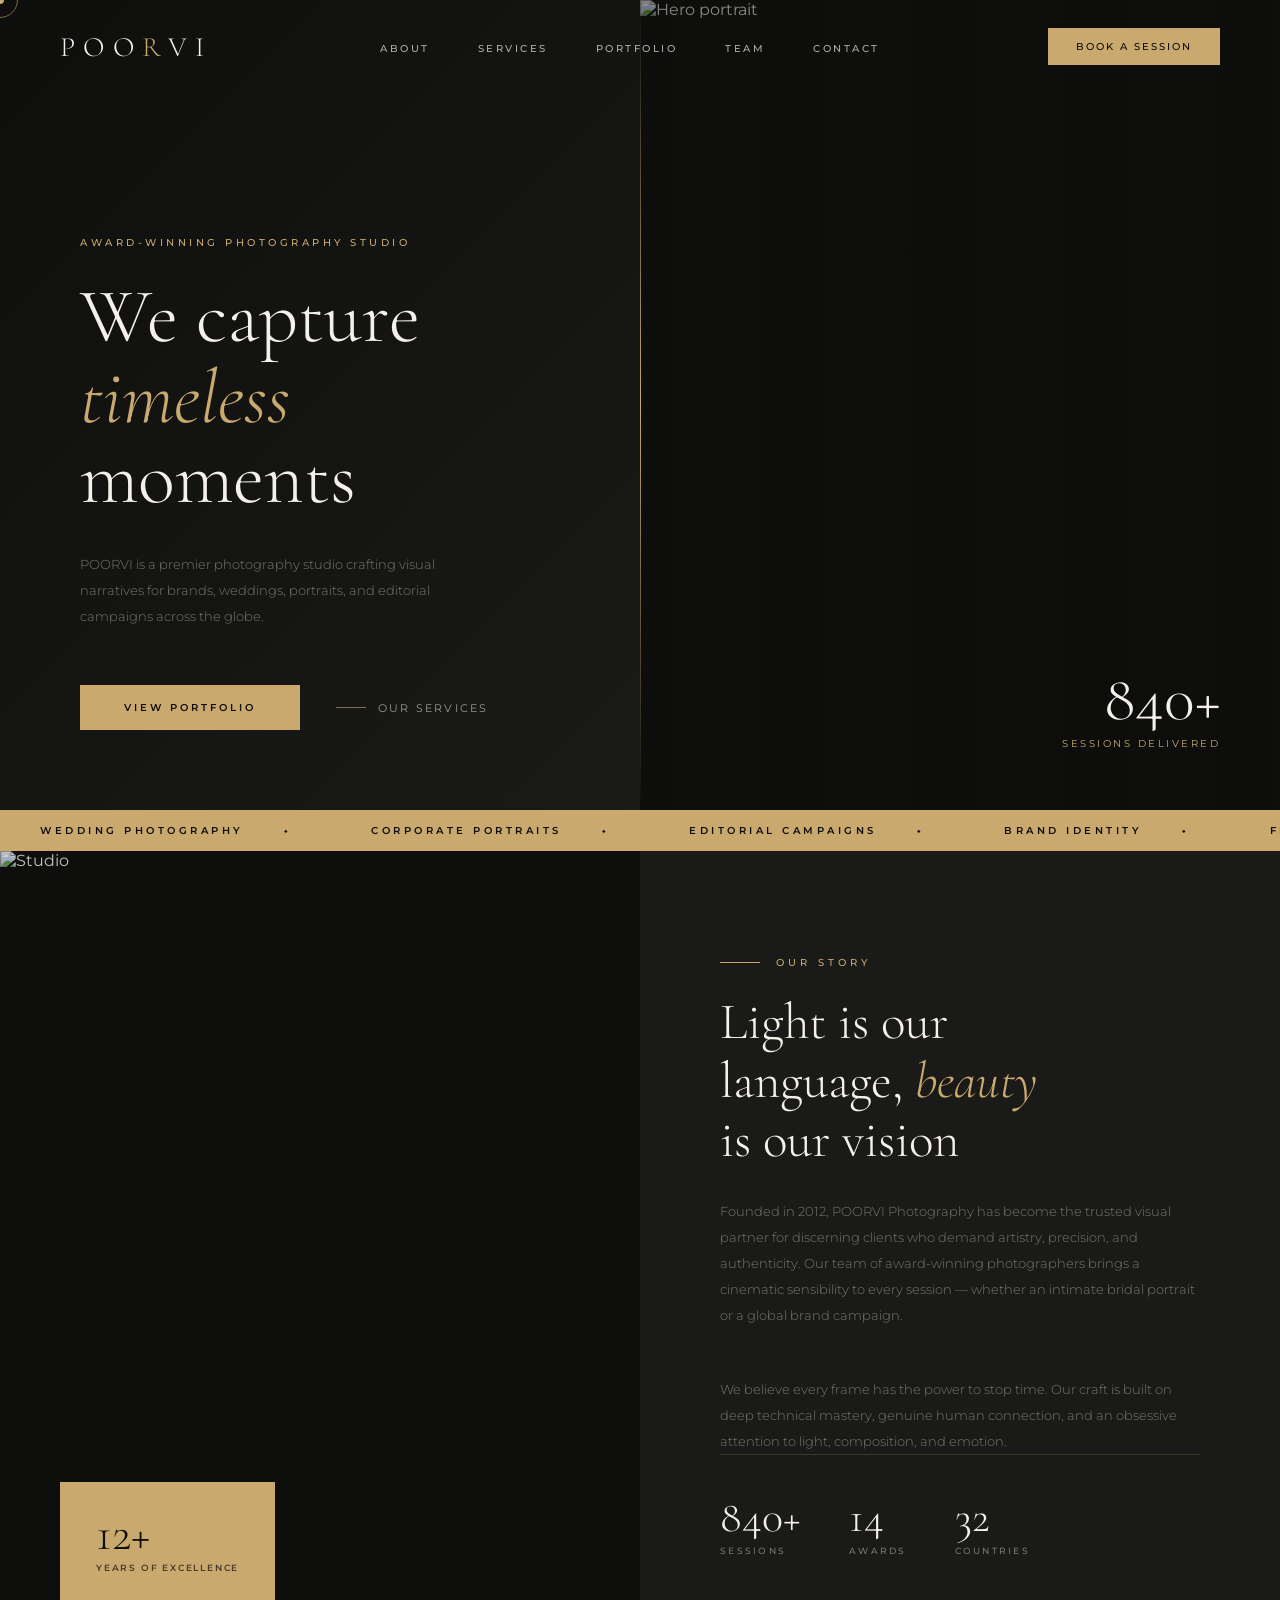
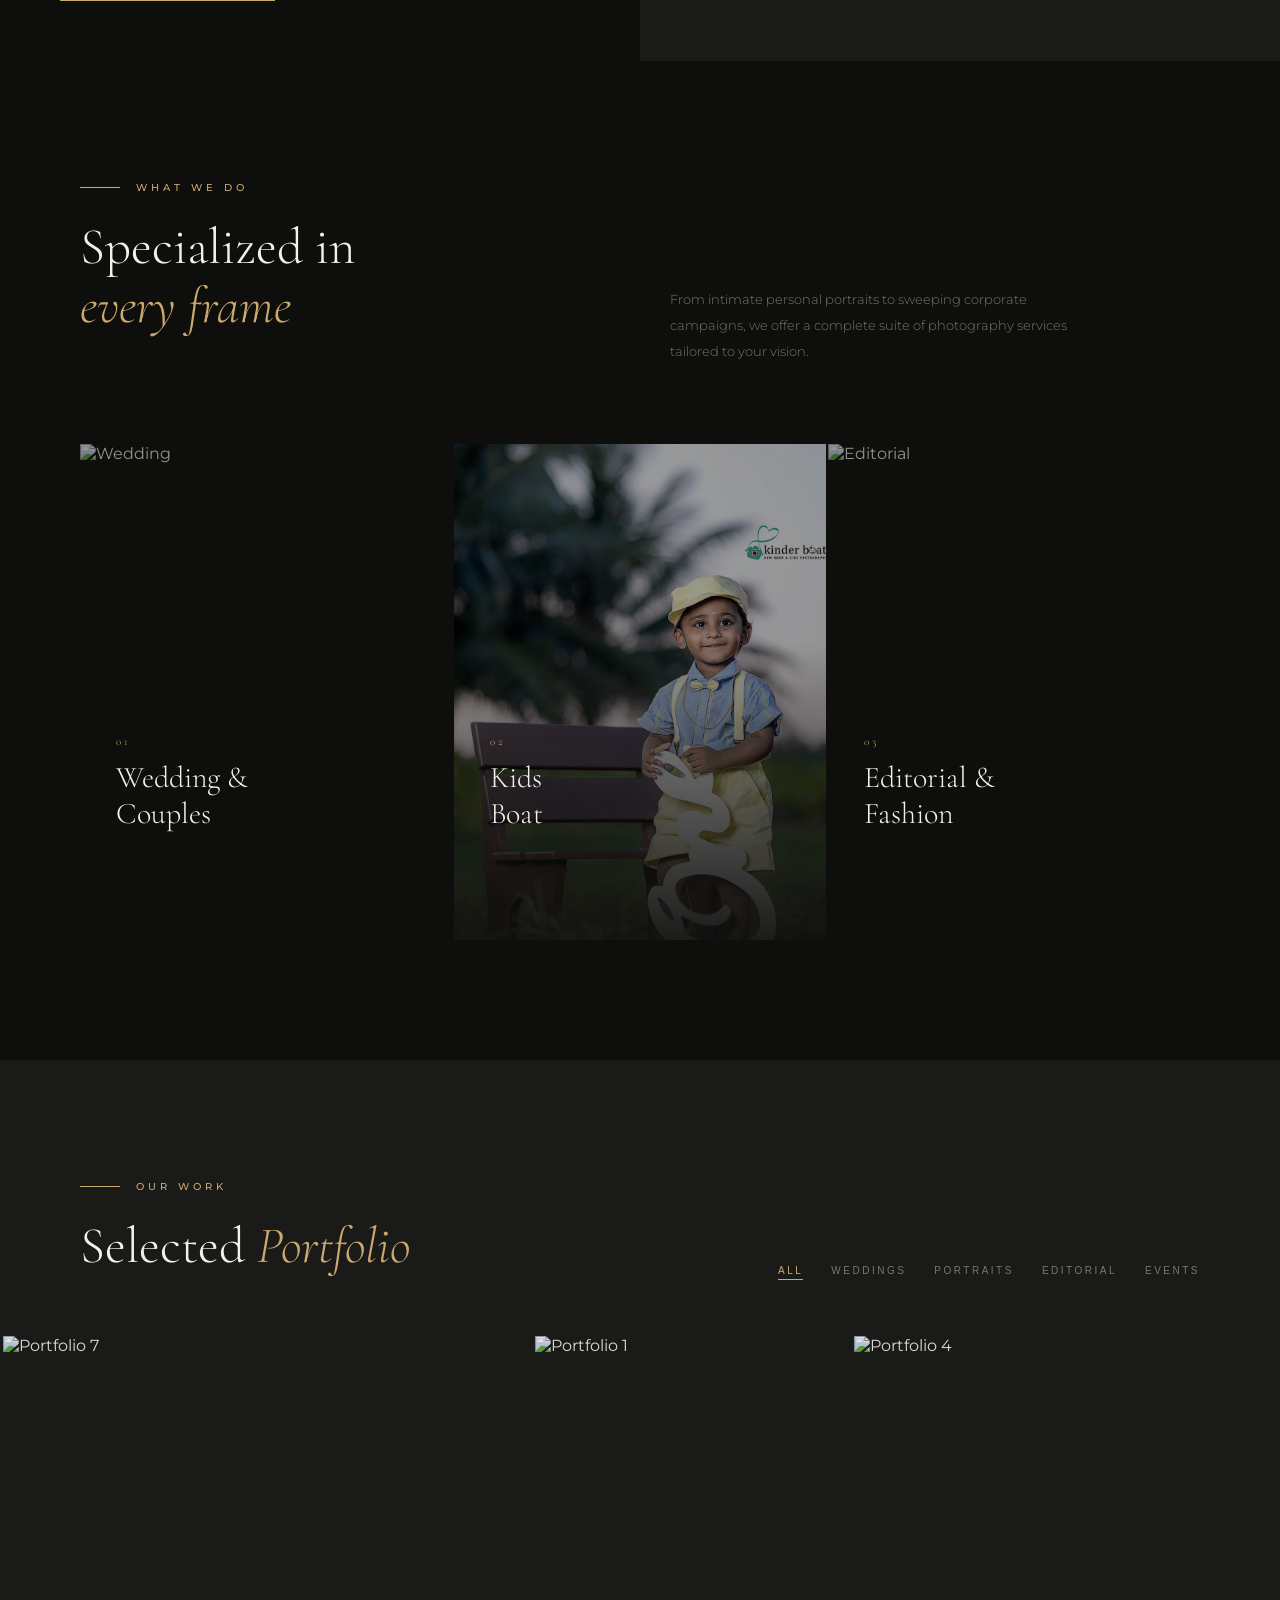
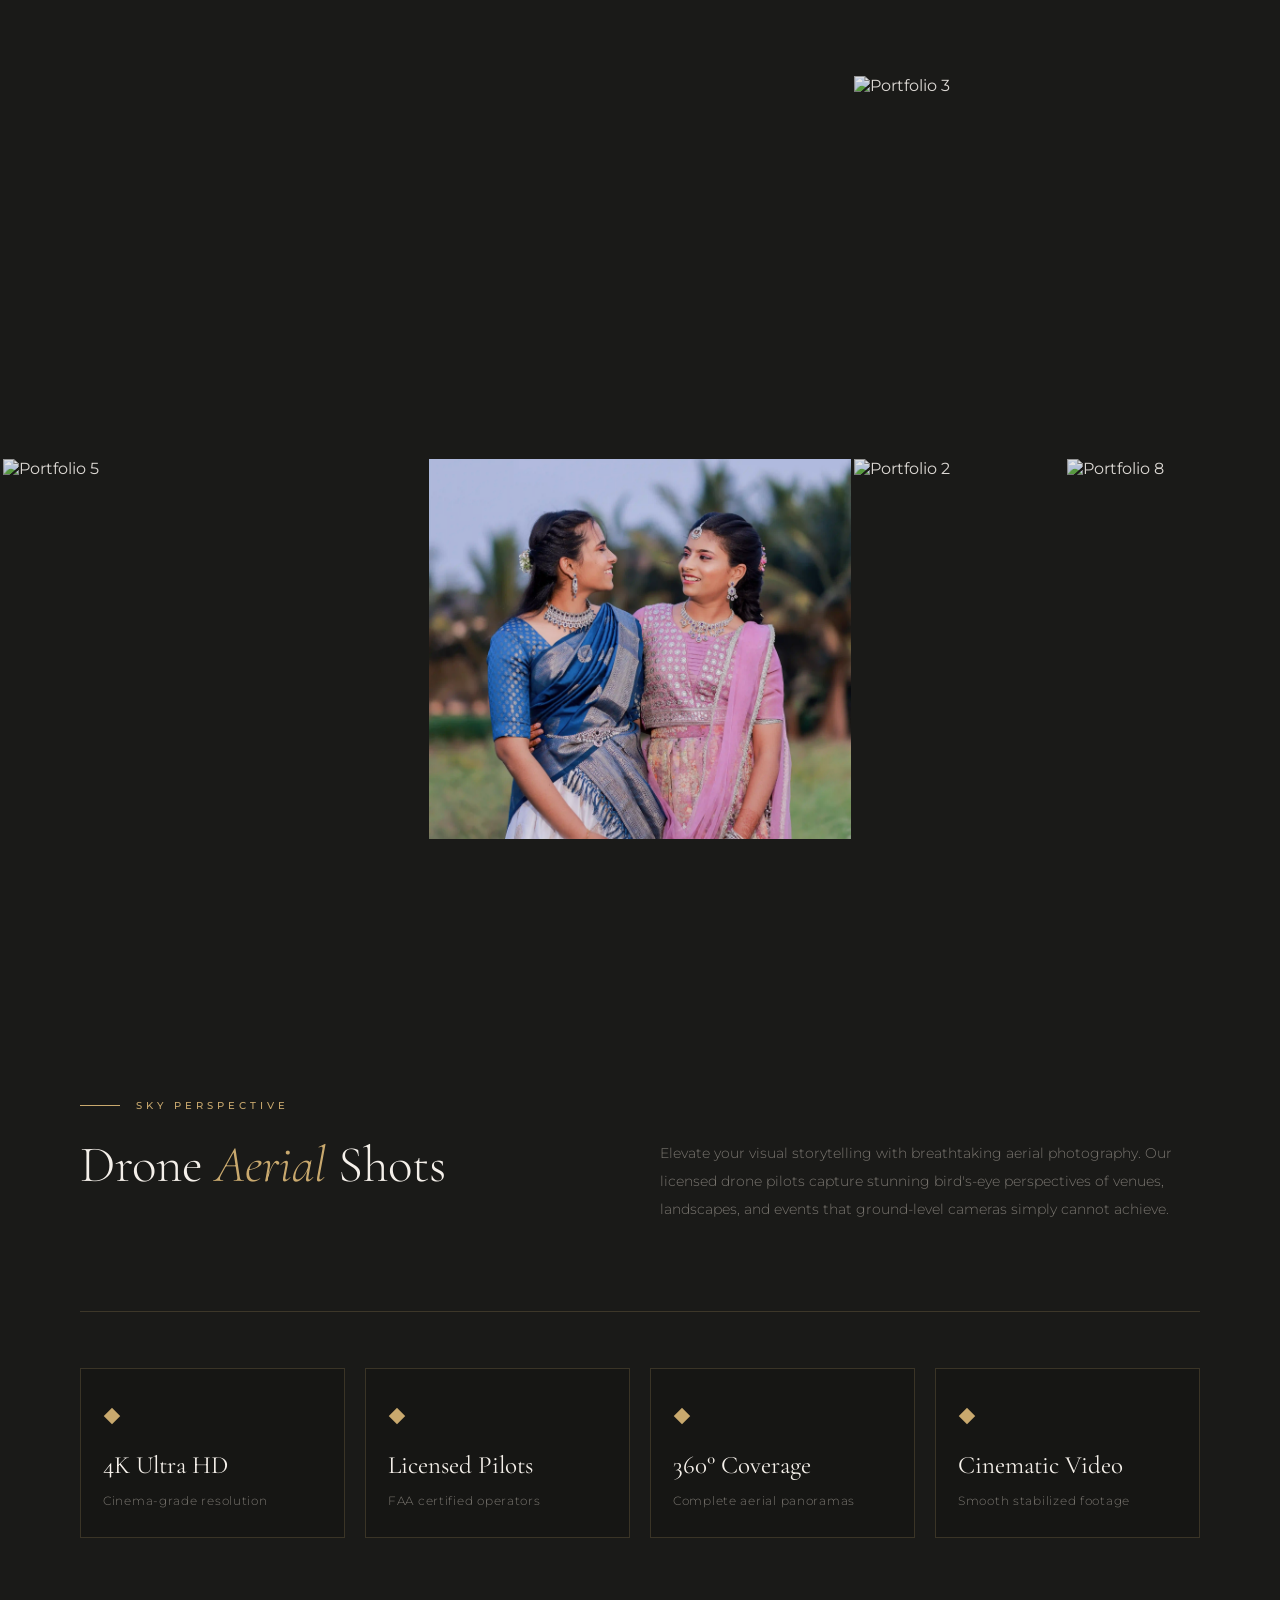
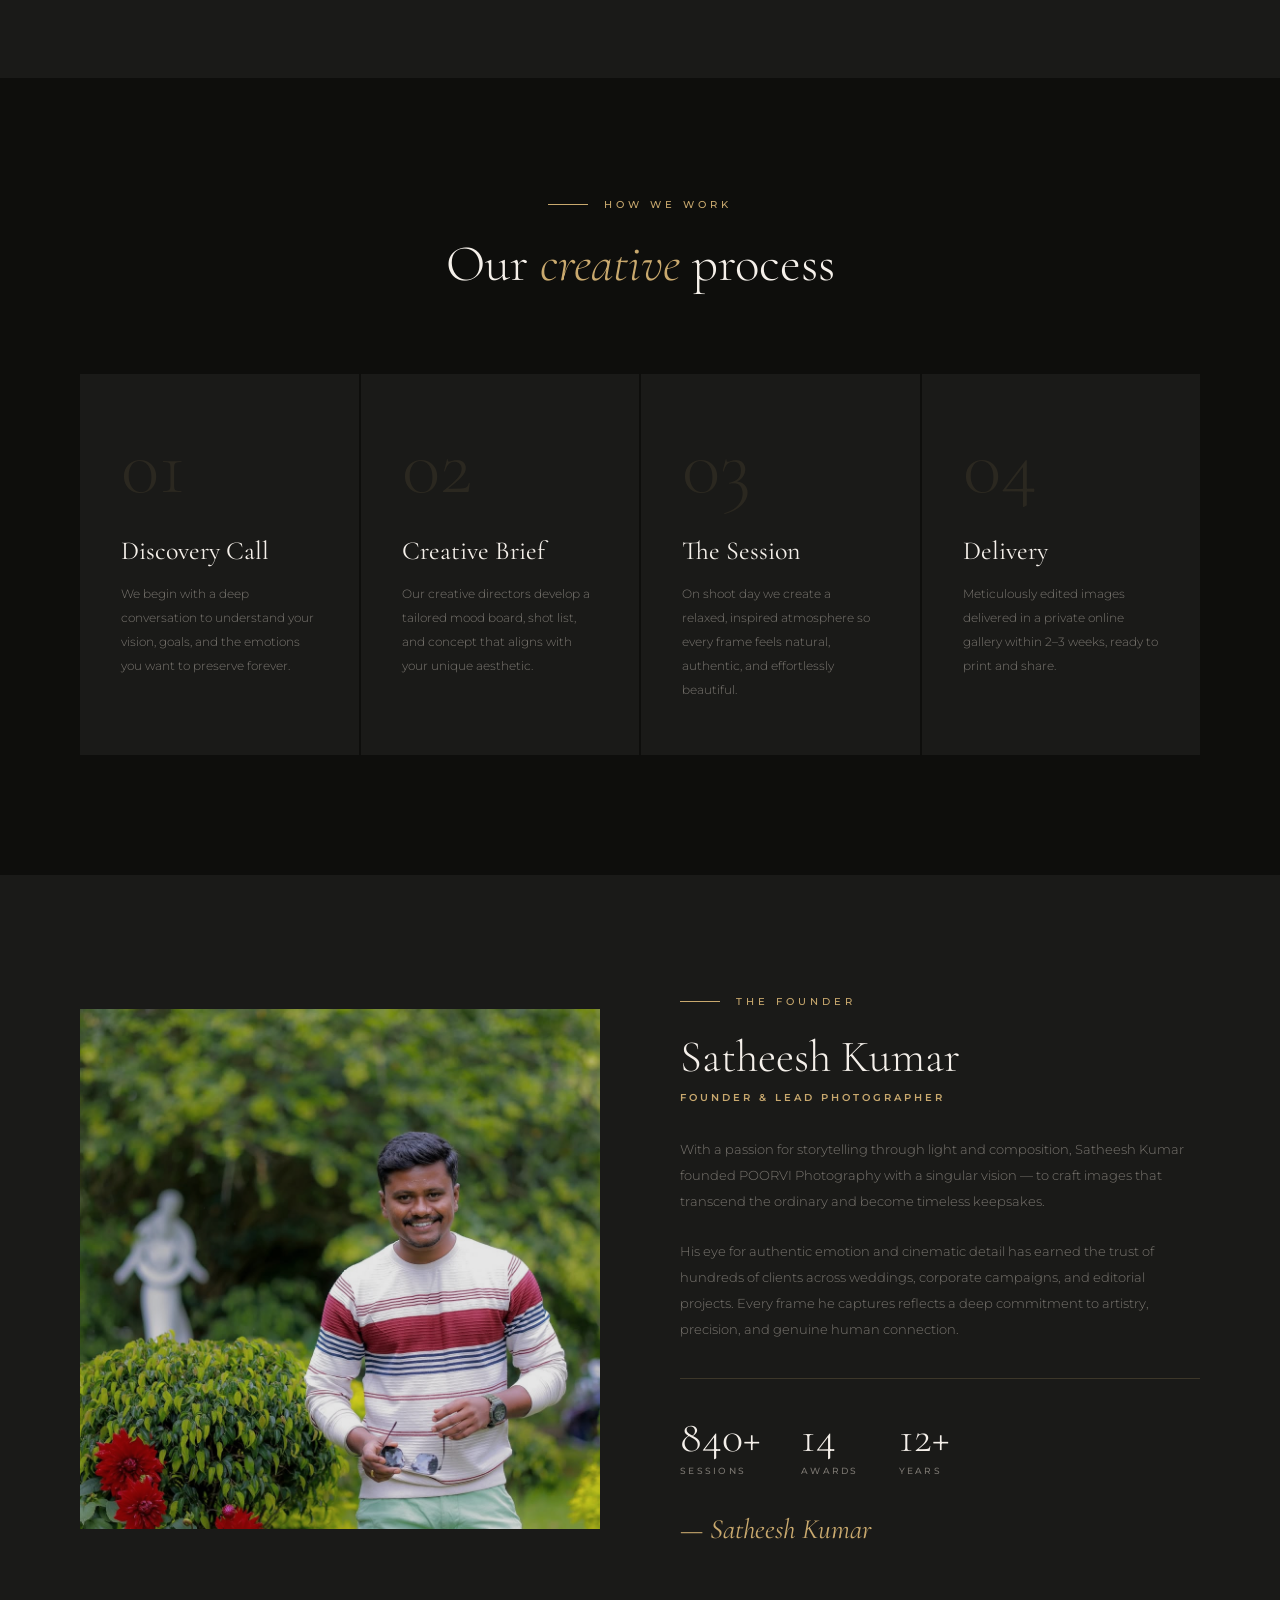
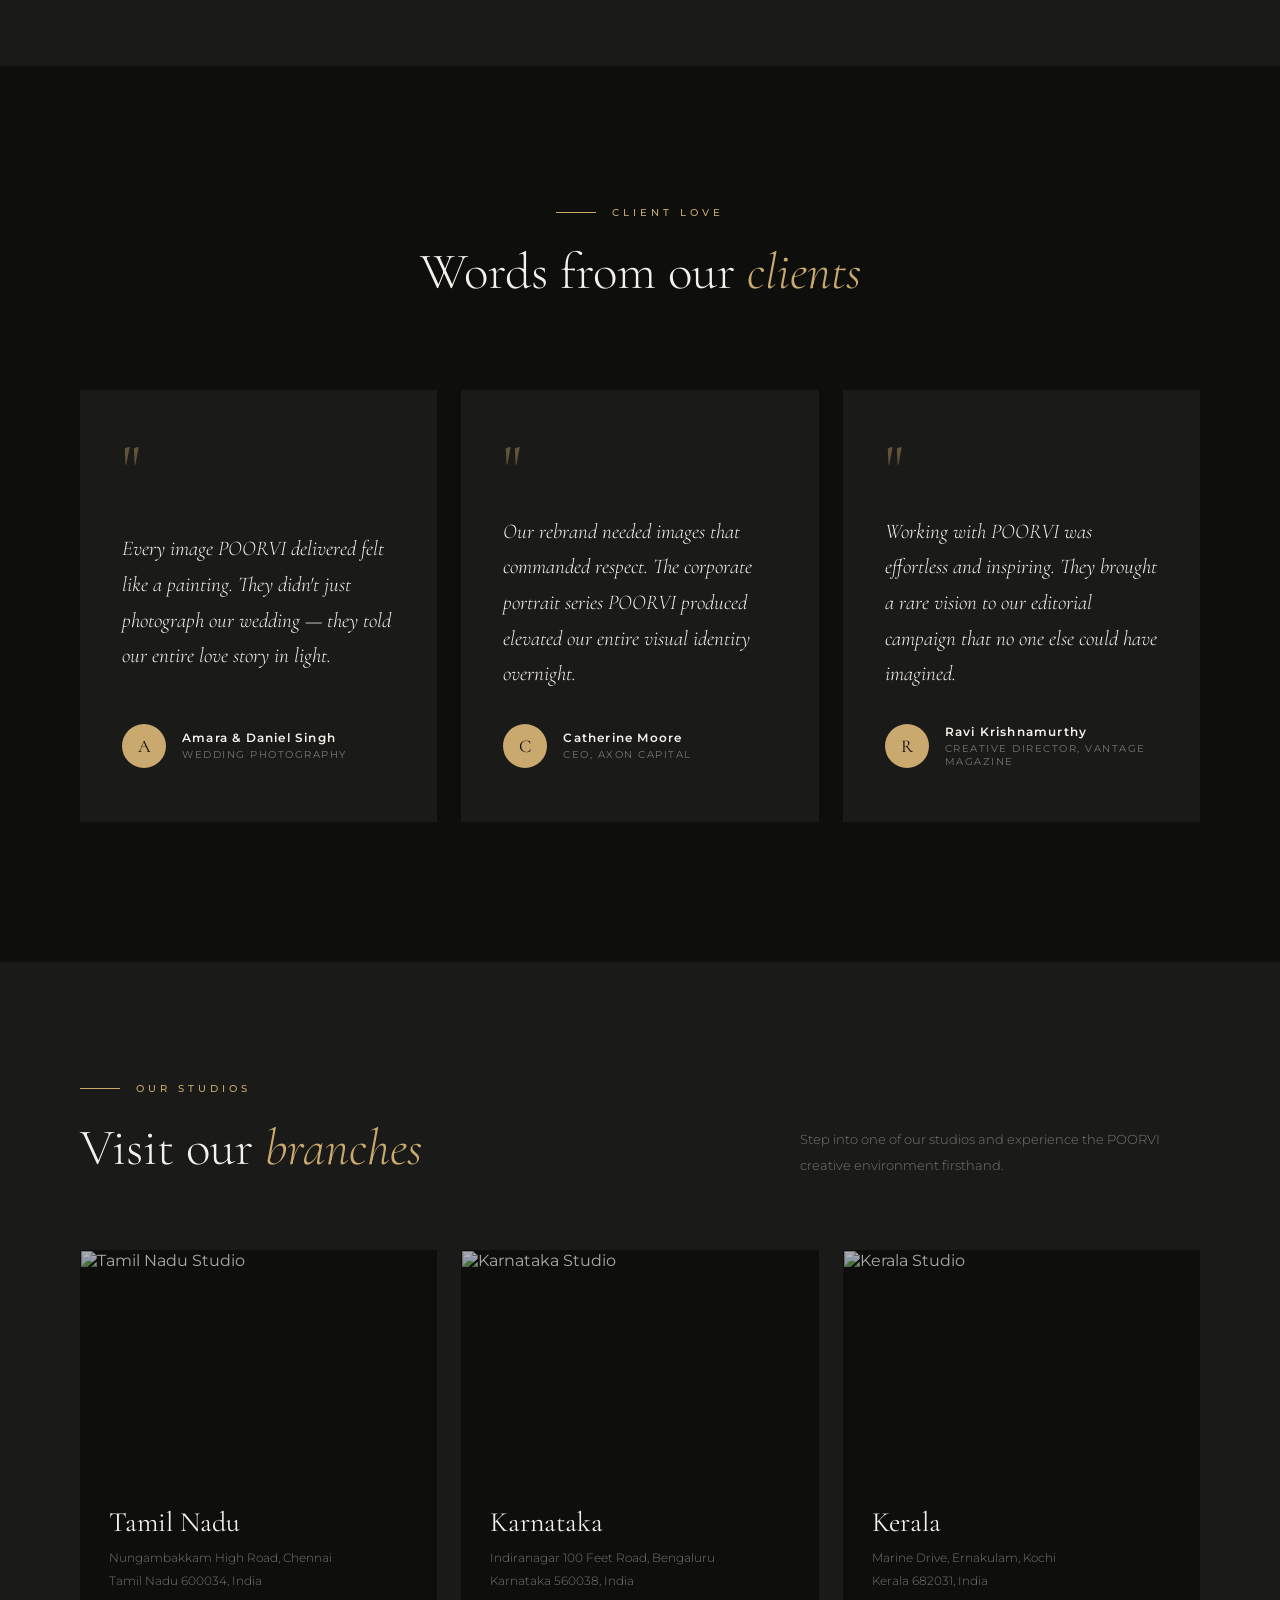
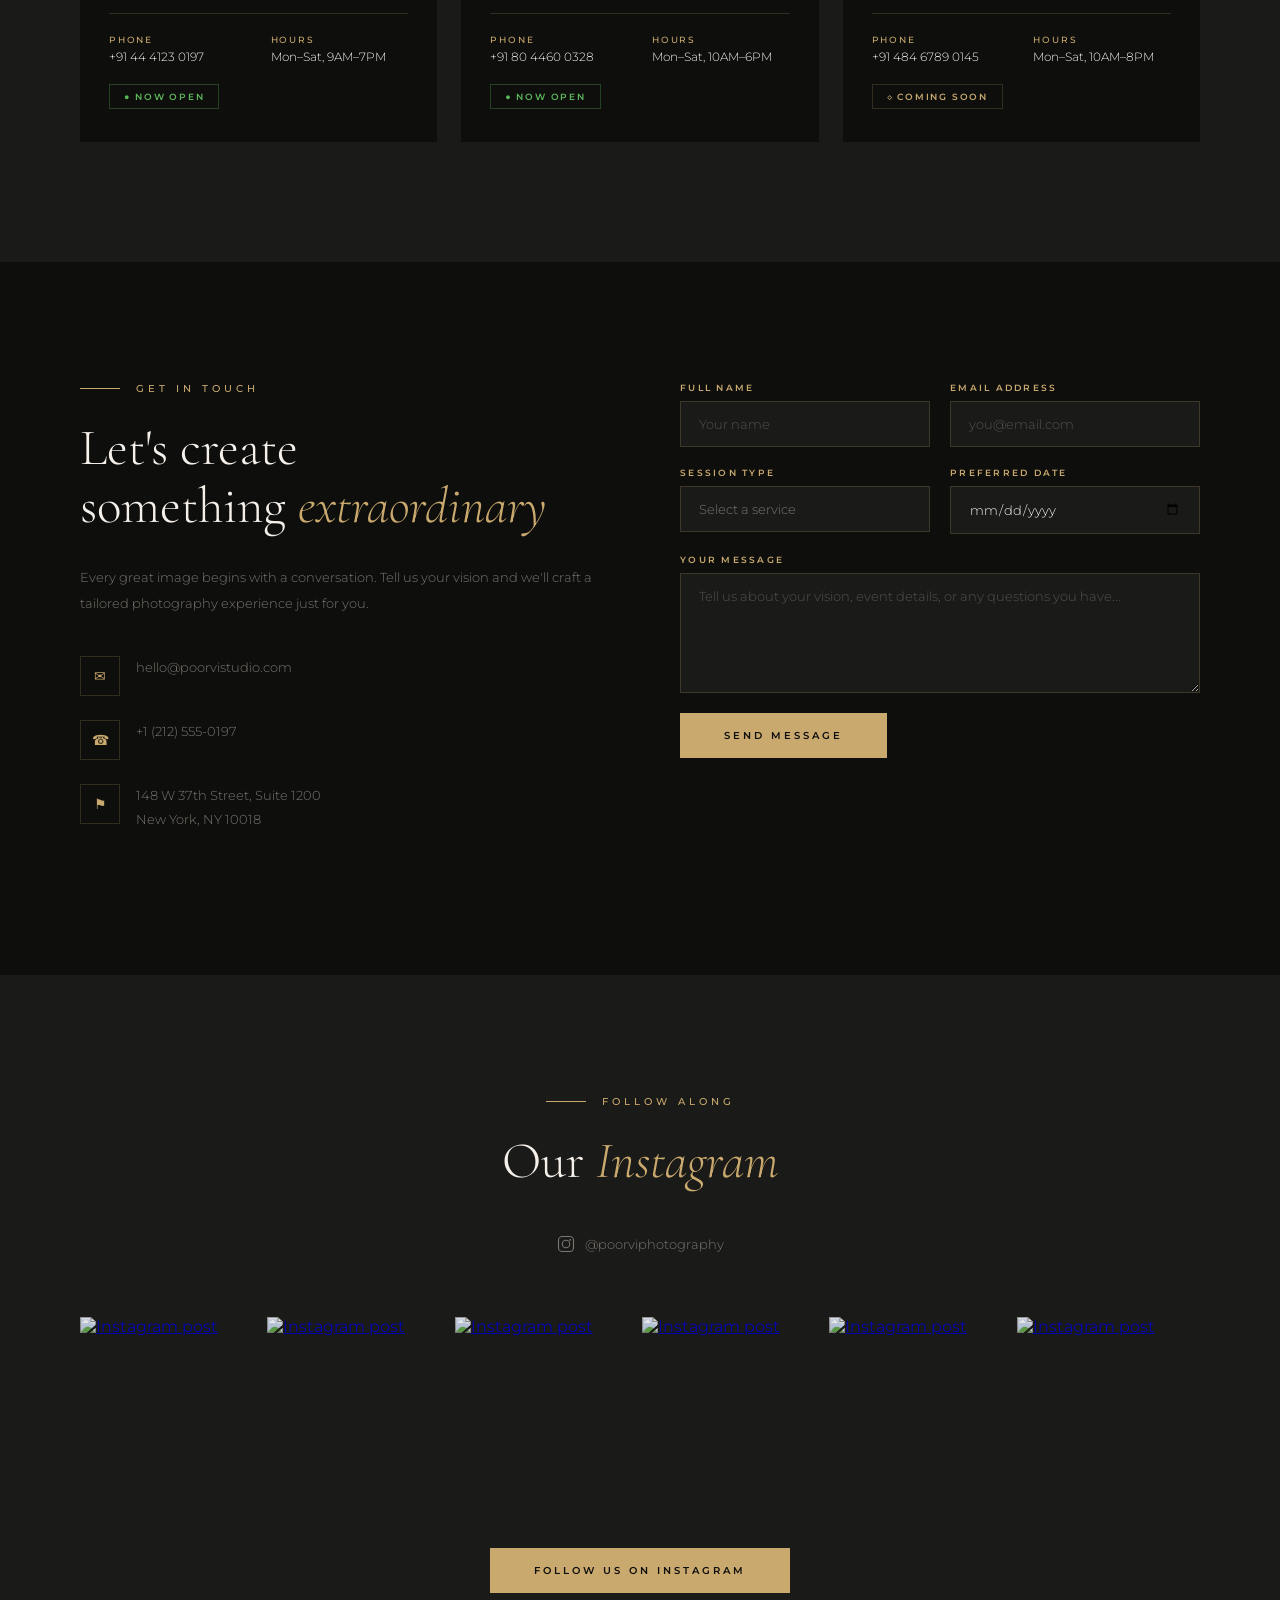
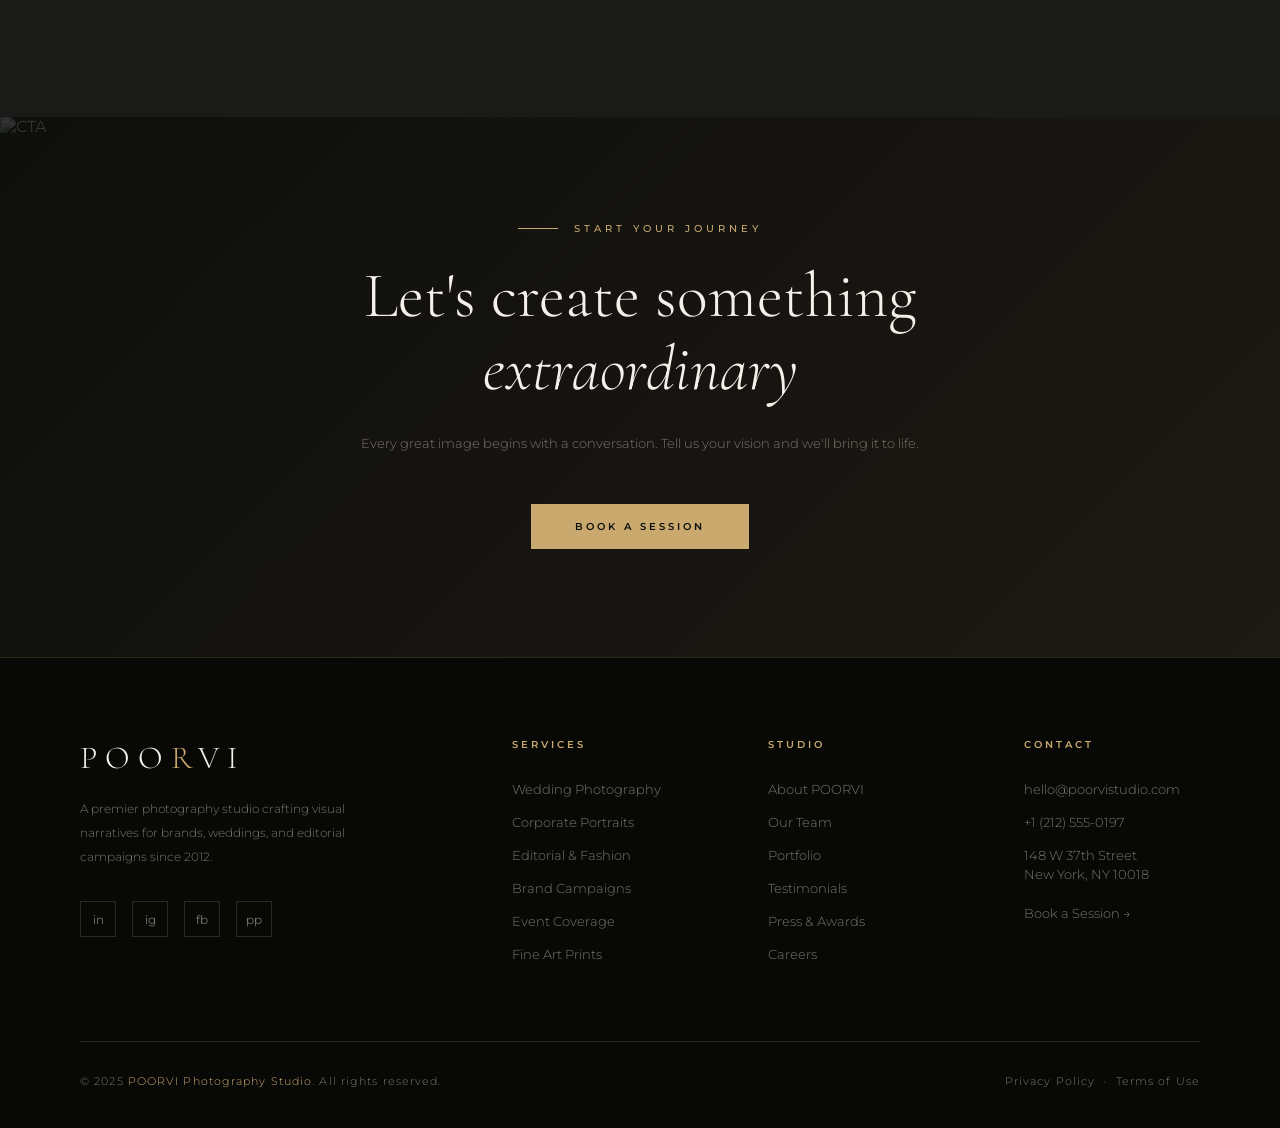
==== commit 6e733360: "changed kid" ====
--- a/index.html
+++ b/index.html
@@ -1790,11 +1790,11 @@
       </div>
     </div>
     <div class="service-card">
-      <img src="https://images.unsplash.com/photo-1544723795-3fb6469f5b39?w=800&q=85" alt="Corporate">
+      <img src="assets\Gallery\TO WEB\kids.webp" alt="Corporate">
       <div class="service-card-overlay">
         <div class="service-num">02</div>
-        <div class="service-name">Corporate<br>Portraits</div>
-        <div class="service-desc">Executive headshots and team photography that projects authority and confidence.</div>
+        <div class="service-name">Kids<br>Boat</div>
+        <div class="service-desc">Where little moments turn into lifelong memories</div>
         <div class="service-arrow">
           <svg width="14" height="14" viewBox="0 0 14 14"><path d="M1 7h12M7 1l6 6-6 6"/><style>path{stroke:var(--gold);stroke-width:1.5;fill:none;}</style></svg>
         </div>
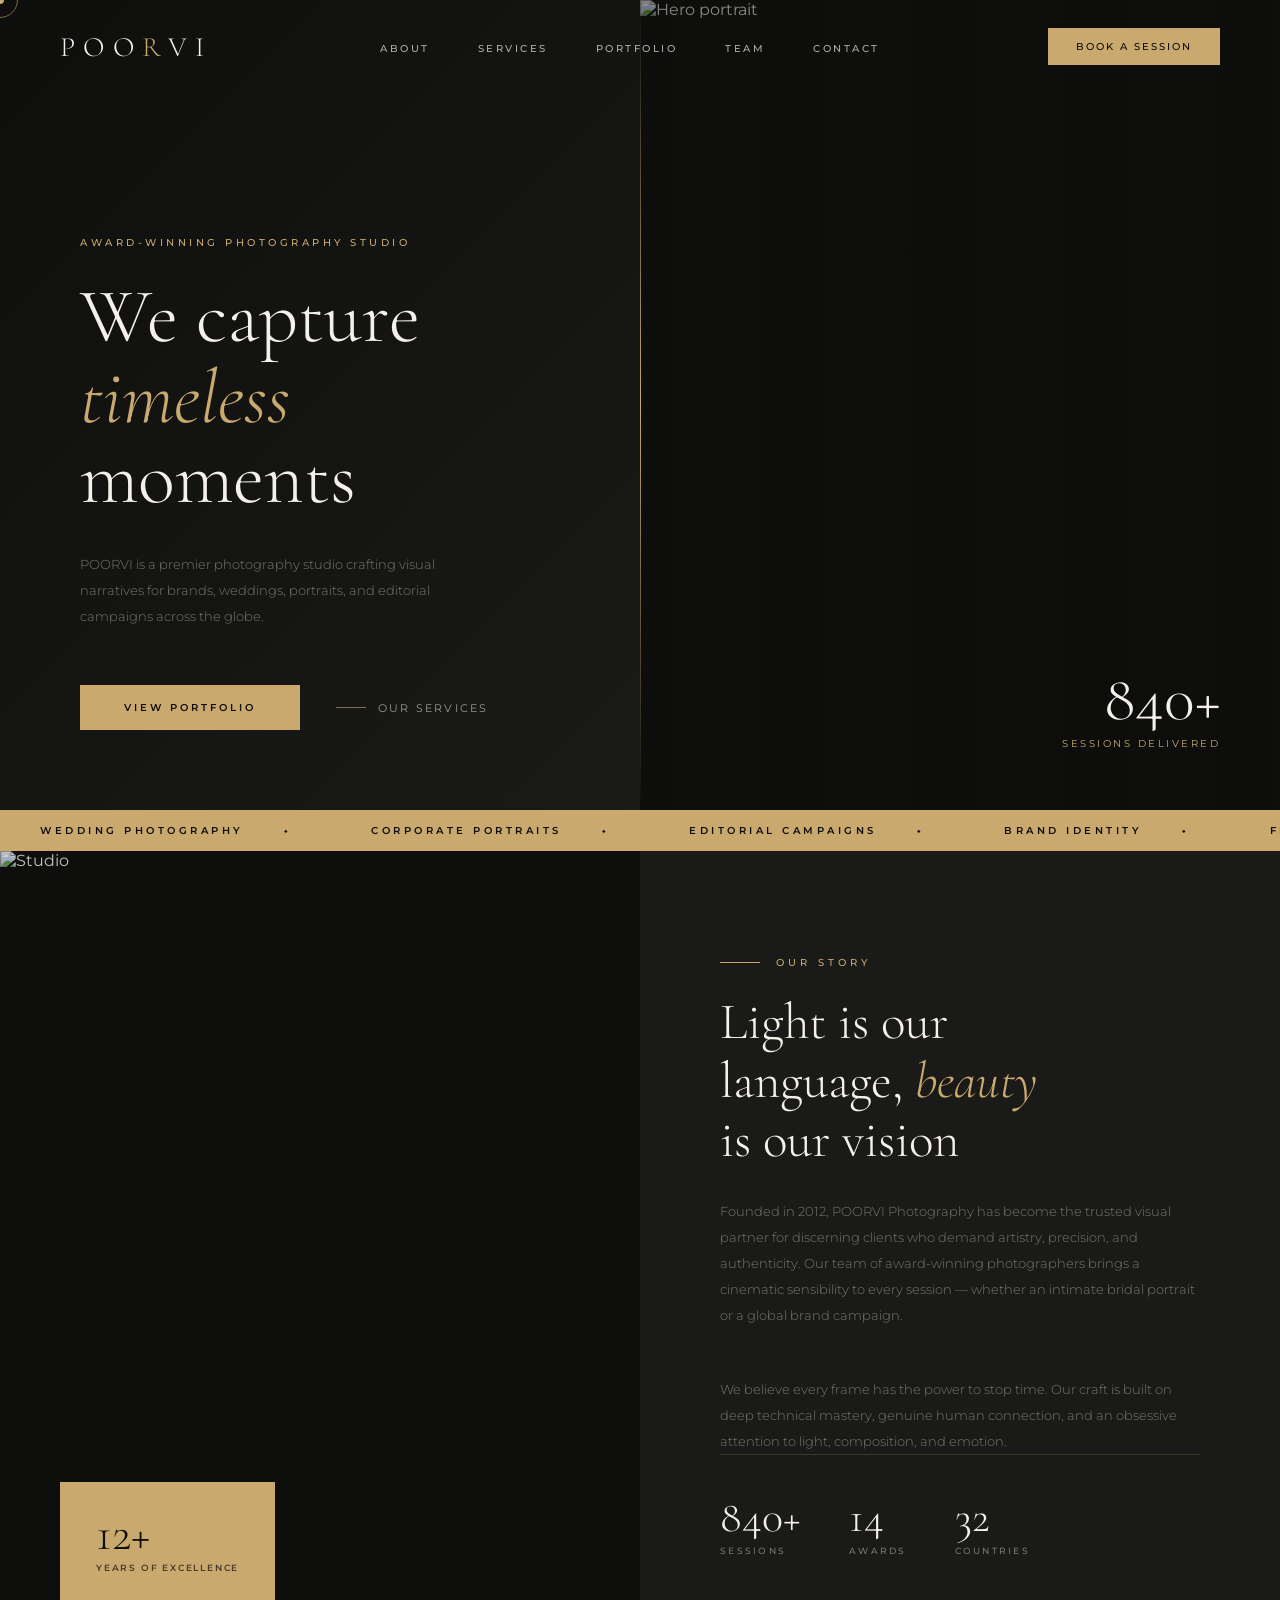
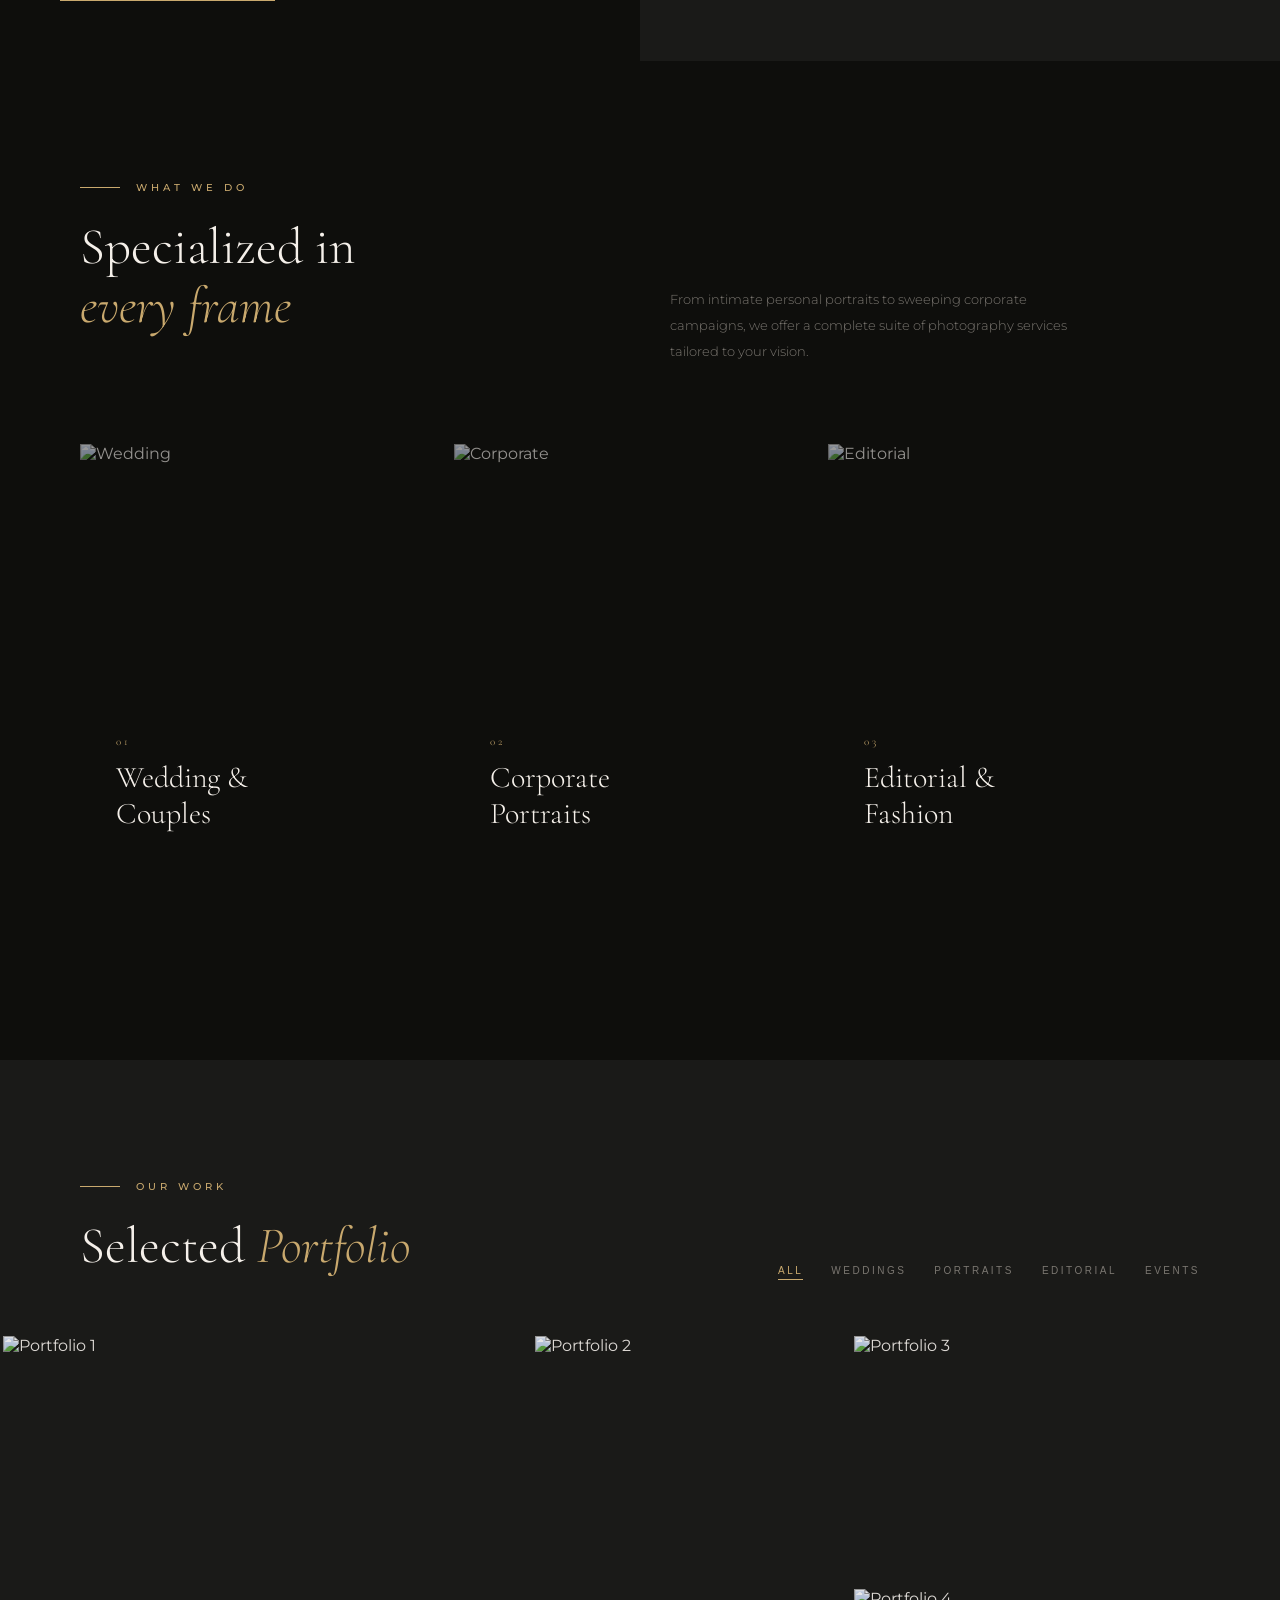
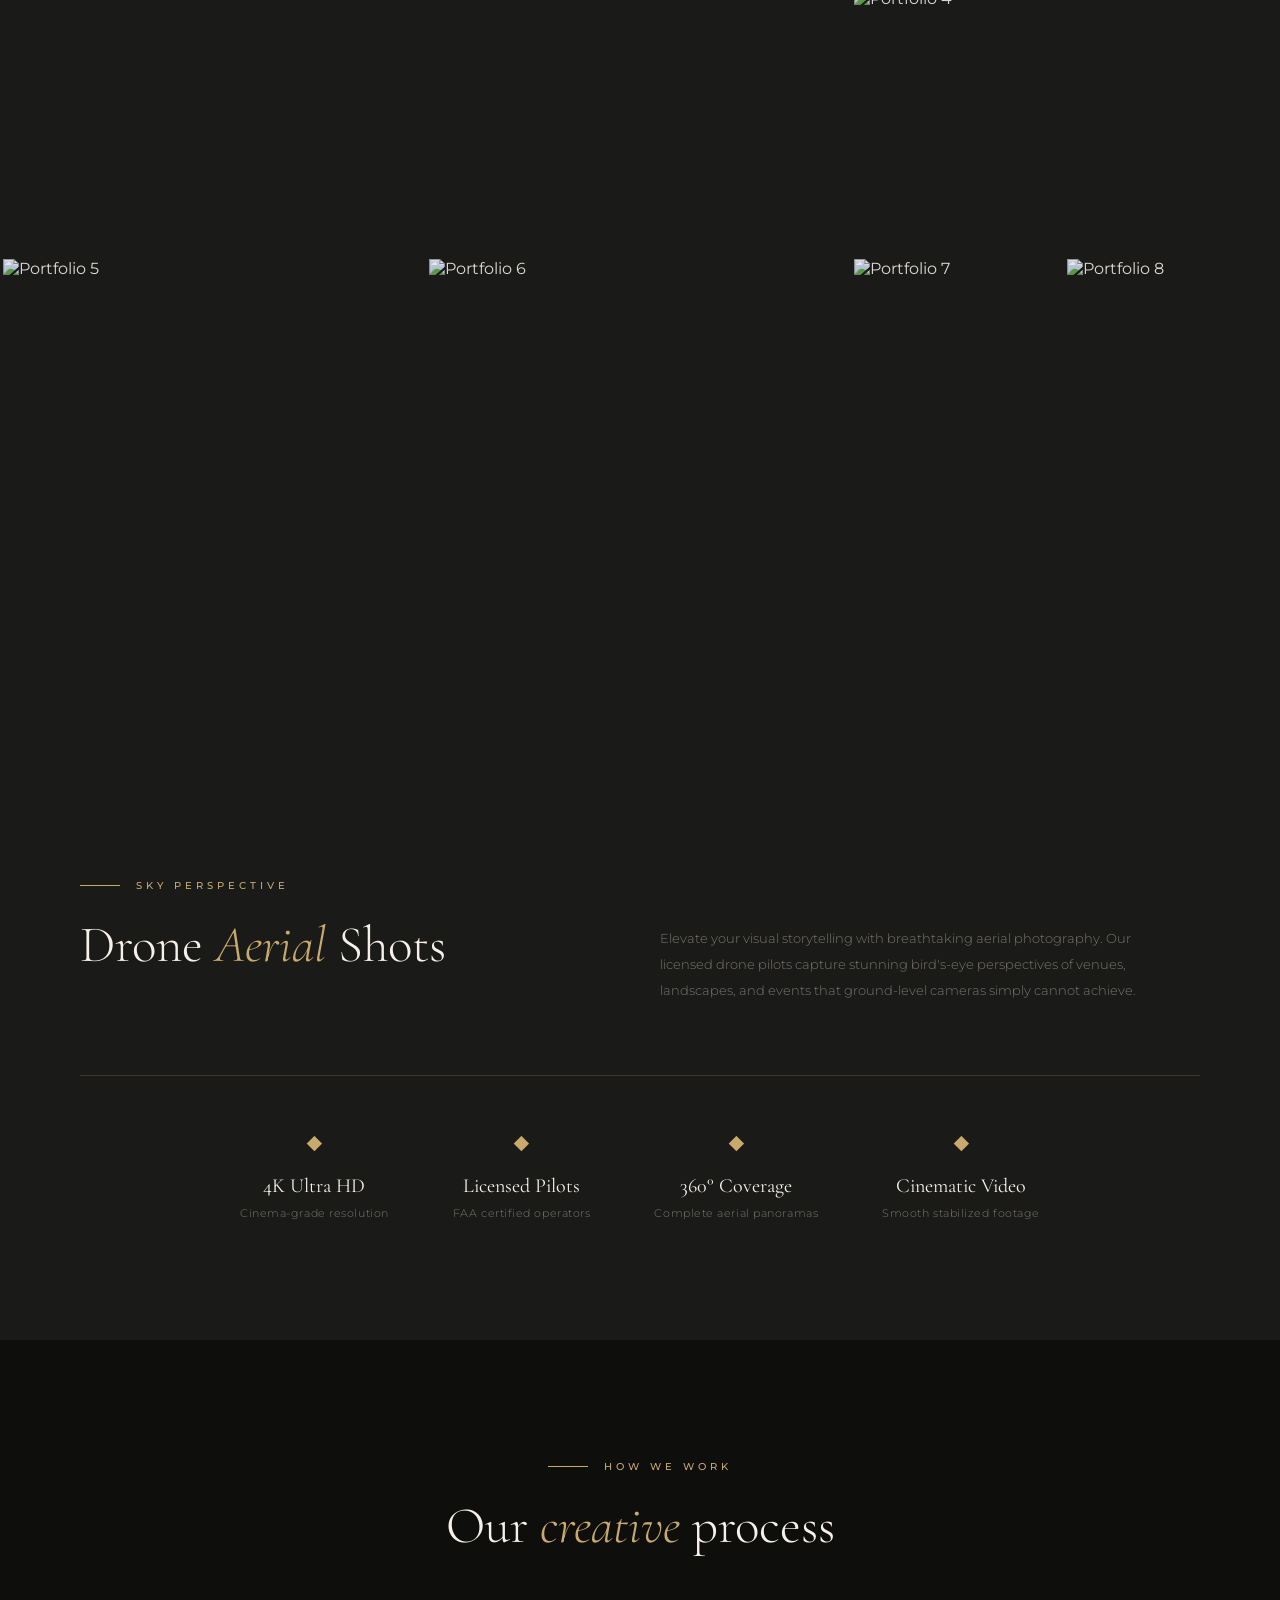
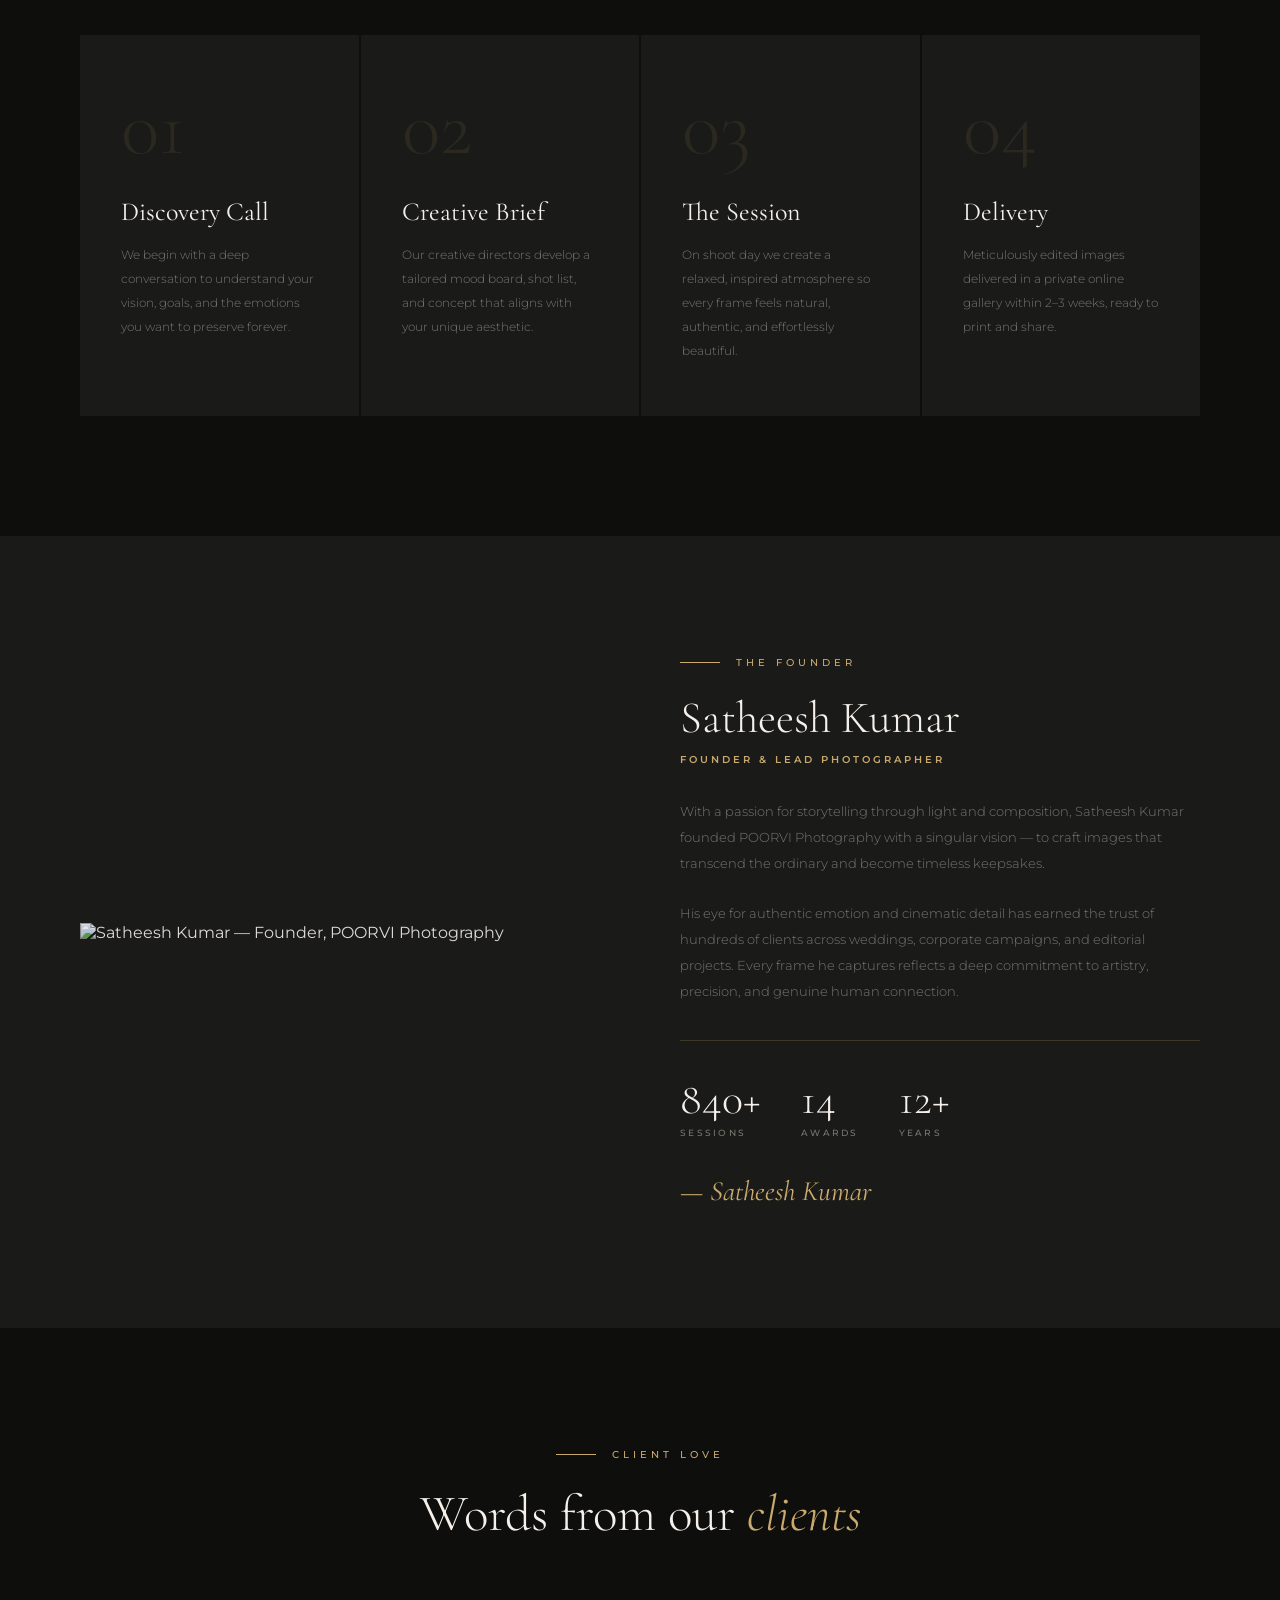
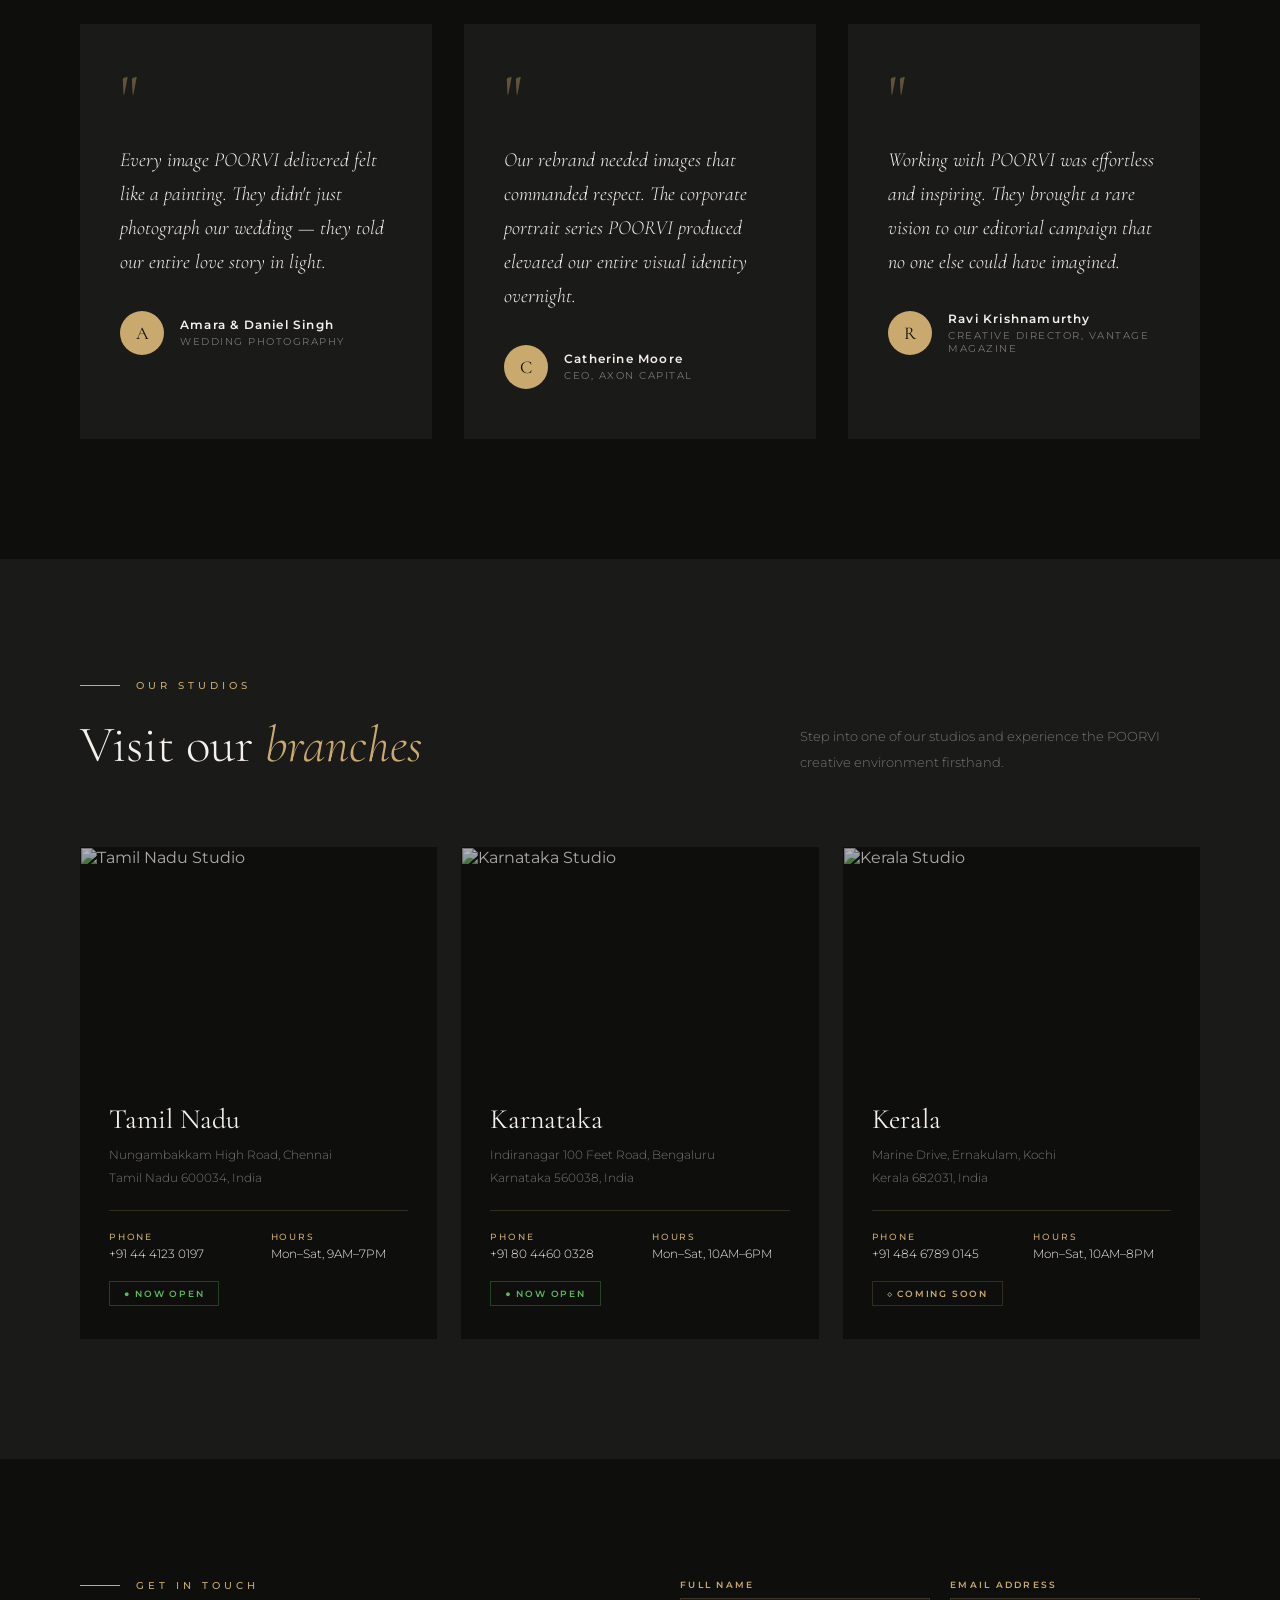
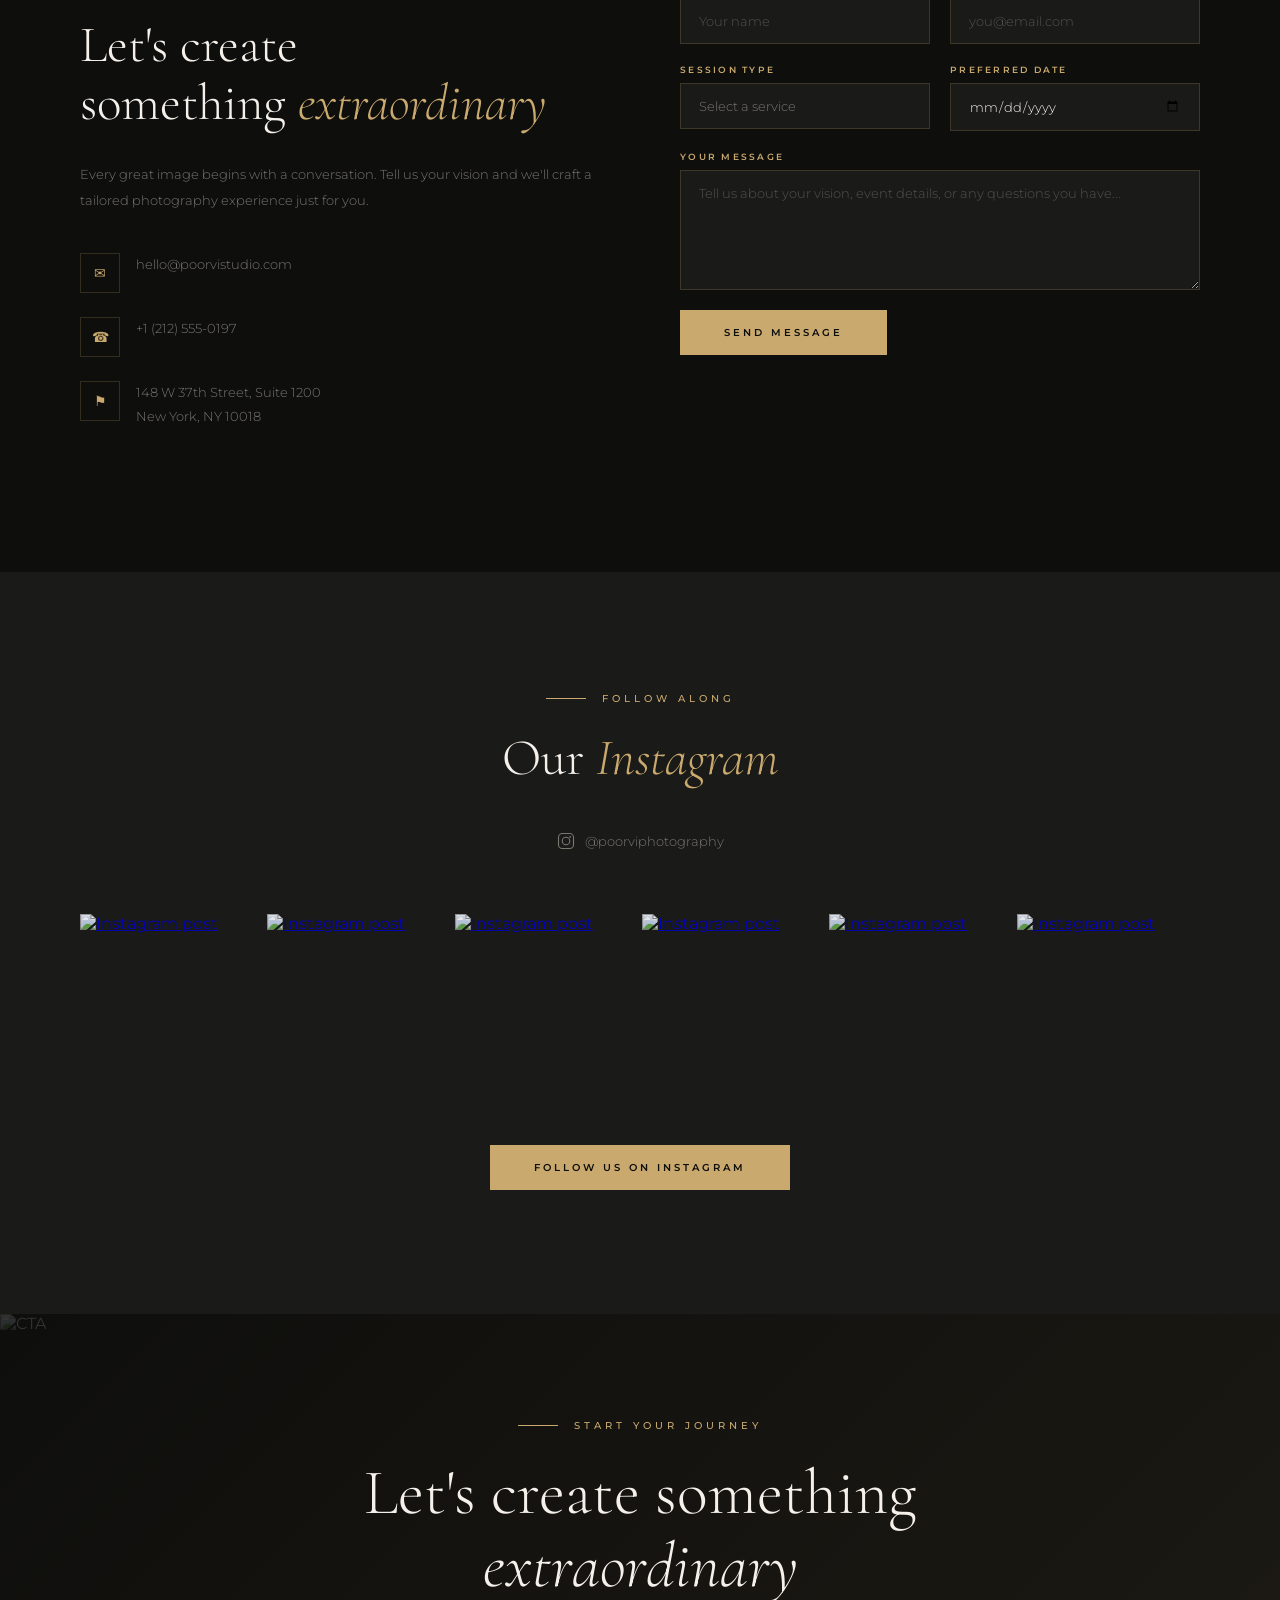
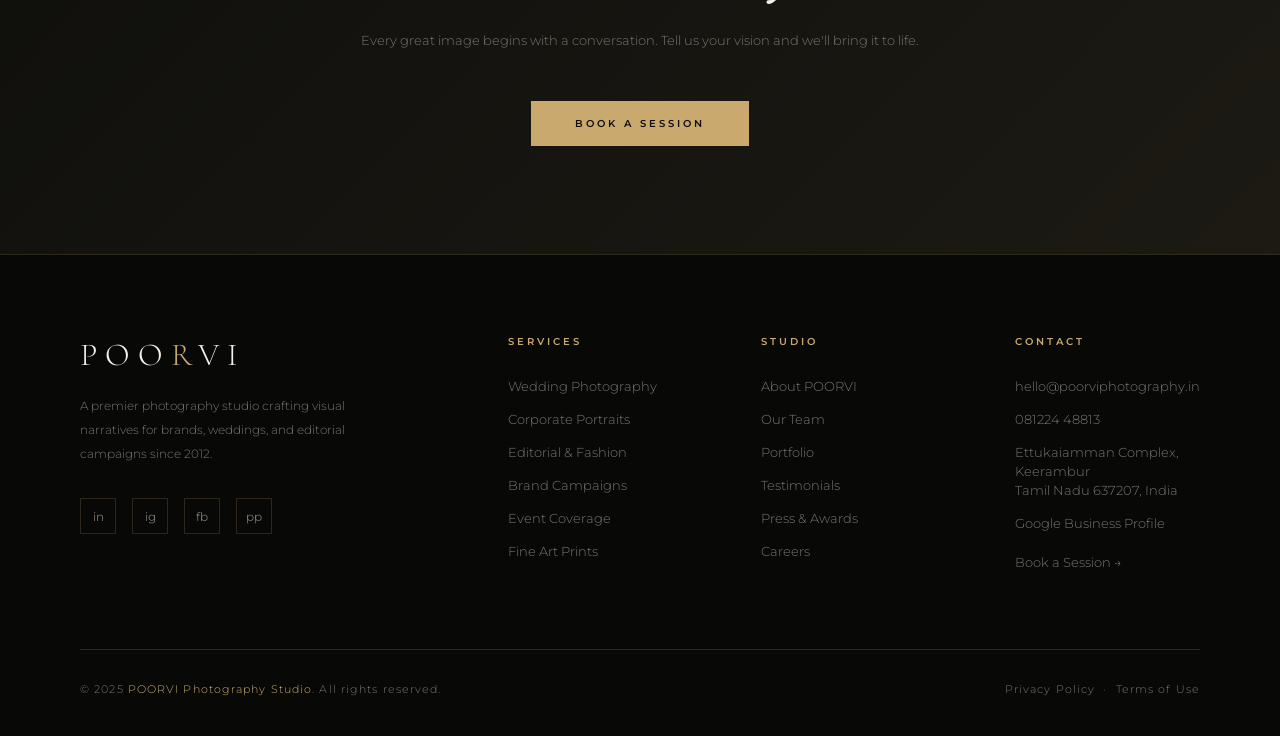
==== commit 0fa1a93d: "seo" ====
--- a/index.html
+++ b/index.html
@@ -1,12 +1,85 @@
 <!DOCTYPE html>
-<html lang="en">
+<html lang="en-IN">
 <head>
 <meta charset="UTF-8">
 <meta name="viewport" content="width=device-width, initial-scale=1.0">
-<title>POORVI — Photography Studio</title>
+<title>POORVI Photography Studio | Wedding, Portrait & Commercial Photographer in Keerambur</title>
+<meta name="description" content="POORVI Photography Studio in Keerambur creates timeless wedding, portrait, corporate, editorial, and drone photography across Tamil Nadu. Book your session today.">
+<meta name="keywords" content="Poorvi Photography, photography studio Keerambur, wedding photographer Keerambur, portrait photographer Keerambur, corporate photography Tamil Nadu, drone photography Keerambur">
+<meta name="author" content="POORVI Photography Studio">
+<meta name="robots" content="index, follow, max-image-preview:large, max-snippet:-1, max-video-preview:-1">
+<meta name="theme-color" content="#0e0e0c">
+<link rel="canonical" href="https://poorvi.triospark.in/">
+<link rel="icon" href="assets/logo.png" type="image/png">
+<meta property="og:type" content="website">
+<meta property="og:locale" content="en_IN">
+<meta property="og:site_name" content="POORVI Photography Studio">
+<meta property="og:title" content="POORVI Photography Studio | Wedding, Portrait & Commercial Photographer in Keerambur">
+<meta property="og:description" content="Luxury wedding, portrait, editorial, and commercial photography in Keerambur and across Tamil Nadu.">
+<meta property="og:url" content="https://poorvi.triospark.in/">
+<meta property="og:image" content="https://poorvi.triospark.in/assets/logo.png">
+<meta name="twitter:card" content="summary_large_image">
+<meta name="twitter:title" content="POORVI Photography Studio | Wedding, Portrait & Commercial Photographer in Keerambur">
+<meta name="twitter:description" content="Book award-winning photography sessions in Keerambur for weddings, portraits, brands, and events.">
+<meta name="twitter:image" content="https://poorvi.triospark.in/assets/logo.png">
 <link rel="preconnect" href="https://fonts.googleapis.com">
 <link rel="preconnect" href="https://fonts.gstatic.com" crossorigin>
 <link href="https://fonts.googleapis.com/css2?family=Cormorant+Garamond:ital,wght@0,300;0,400;0,500;0,600;1,300;1,400&family=Montserrat:wght@200;300;400;500;600&display=swap" rel="stylesheet">
+<script type="application/ld+json">
+{
+  "@context": "https://schema.org",
+  "@graph": [
+    {
+      "@type": "LocalBusiness",
+      "@id": "https://poorvi.triospark.in/#business",
+      "name": "POORVI Photography Studio",
+      "image": "https://poorvi.triospark.in/assets/logo.png",
+      "url": "https://poorvi.triospark.in/",
+      "telephone": "+91-8122448813",
+      "email": "hello@poorviphotography.in",
+      "address": {
+        "@type": "PostalAddress",
+        "streetAddress": "Ettukaiamman Complex",
+        "addressLocality": "Keerambur",
+        "addressRegion": "Tamil Nadu",
+        "postalCode": "637207",
+        "addressCountry": "IN"
+      },
+      "priceRange": "$$$",
+      "areaServed": ["Keerambur", "Tamil Nadu", "India"],
+      "sameAs": [
+        "https://www.instagram.com/poorviphotography/",
+        "https://share.google/Ds2JVIk1G17ecMZYS"
+      ]
+    },
+    {
+      "@type": "WebSite",
+      "@id": "https://poorvi.triospark.in/#website",
+      "url": "https://poorvi.triospark.in/",
+      "name": "POORVI Photography Studio",
+      "publisher": {
+        "@id": "https://poorvi.triospark.in/#business"
+      }
+    },
+    {
+      "@type": "ProfessionalService",
+      "@id": "https://poorvi.triospark.in/#service",
+      "name": "POORVI Photography Services",
+      "serviceType": [
+        "Wedding Photography",
+        "Portrait Photography",
+        "Corporate Photography",
+        "Editorial Photography",
+        "Drone Aerial Photography"
+      ],
+      "provider": {
+        "@id": "https://poorvi.triospark.in/#business"
+      },
+      "areaServed": "Tamil Nadu"
+    }
+  ]
+}
+</script>
 <style>
   *, *::before, *::after { margin: 0; padding: 0; box-sizing: border-box; }
 
@@ -505,34 +578,15 @@
     filter: saturate(0.85) brightness(0.9);
   }
   .p-item:hover img { transform: scale(1.06); filter: saturate(1.1) brightness(0.85); }
-  .p-item-1 { grid-column: 1 / 6; grid-row: 1; height: 720px; }
-  .p-item-2 { grid-column: 6 / 9; grid-row: 1; height: 720px; }
-  .p-item-3 { grid-column: 9 / 13; grid-row: 1; height: 480px; }
-  .p-item-4 { grid-column: 9 / 13; grid-row: 1; height: 380px; align-self: end; }
-  .p-item-5 { grid-column: 1 / 5; grid-row: 2; 
-    height: 380px; 
- 
-  }
-  .p-item-6 { grid-column: 5 / 9; grid-row: 2;
-     height: 380px;
-  
-     }
+  .p-item-1 { grid-column: 1 / 6; grid-row: 1; height: 520px; }
+  .p-item-2 { grid-column: 6 / 9; grid-row: 1; height: 520px; }
+  .p-item-3 { grid-column: 9 / 13; grid-row: 1; height: 250px; }
+  .p-item-4 { grid-column: 9 / 13; grid-row: 1; height: 267px; align-self: end; }
+  .p-item-5 { grid-column: 1 / 5; grid-row: 2; height: 380px; }
+  .p-item-6 { grid-column: 5 / 9; grid-row: 2; height: 380px; }
   .p-item-7 { grid-column: 9 / 11; grid-row: 2; height: 380px; }
   .p-item-8 { grid-column: 11 / 13; grid-row: 2; height: 380px; }
   .m-dup { display: none; }
-
-     /* Target the image INSIDE item 5 */
-    .p-item-5 img {
-      object-position: center 20%; /* Lower values (0-20%) show the head */
-    }
-
-    /* Target the image INSIDE item 6 */
-    .p-item-6 img {
-      object-position: center 15%; 
-    }
-
-
-
 
   .p-item-overlay {
     position: absolute; inset: 0;
@@ -552,7 +606,7 @@
 
   /* ─── DRONE AERIAL SHOTS ─── */
   .drone {
-    padding: 140px 80px;
+    padding: 120px 80px;
     background: var(--charcoal);
     overflow: hidden;
   }
@@ -561,53 +615,42 @@
     grid-template-columns: 1fr 1fr;
     align-items: end;
     gap: 40px;
-    margin-bottom: 88px;
+    margin-bottom: 72px;
   }
   .drone-header-text {
-    max-width: 560px;
-    font-size: 14px;
+    max-width: 480px;
+    font-size: 13px;
     line-height: 2;
     color: var(--muted);
     font-weight: 300;
   }
   .drone-features {
-    display: grid;
-    grid-template-columns: repeat(4, minmax(180px, 1fr));
-    gap: 20px;
-    margin-top: 72px;
-    padding-top: 56px;
+    display: flex;
+    justify-content: center;
+    gap: 64px;
+    margin-top: 64px;
+    padding-top: 48px;
     border-top: 1px solid var(--border);
-    max-width: 1320px;
-    margin-left: auto;
-    margin-right: auto;
   }
   .drone-feature {
-    text-align: left;
-    padding: 26px 22px;
-    border: 1px solid var(--border);
-    background: rgba(14,14,12,0.28);
-    min-height: 168px;
-  }
-  .drone-feature.d-dup {
-    display: none;
+    text-align: center;
   }
   .drone-feature-icon {
-    font-size: 30px;
+    font-size: 28px;
     color: var(--gold);
-    margin-bottom: 18px;
+    margin-bottom: 16px;
   }
   .drone-feature-title {
     font-family: 'Cormorant Garamond', serif;
-    font-size: 25px; font-weight: 400;
+    font-size: 20px; font-weight: 400;
     color: var(--cream);
-    margin-bottom: 10px;
+    margin-bottom: 8px;
   }
   .drone-feature-text {
-    font-size: 12px;
+    font-size: 11px;
     color: var(--muted);
     font-weight: 300;
-    letter-spacing: 0.06em;
-    line-height: 1.8;
+    letter-spacing: 0.05em;
   }
 
   /* ─── PROCESS ─── */
@@ -743,36 +786,22 @@
 
   /* ─── TESTIMONIALS ─── */
   .testimonials {
-    padding: 140px 80px;
+    padding: 120px 80px;
     background: var(--dark);
     text-align: center;
   }
-  .testimonials-header {
-    margin-bottom: 88px;
-    max-width: 860px;
-    margin-left: auto;
-    margin-right: auto;
-  }
+  .testimonials-header { margin-bottom: 80px; }
   .testimonial-cards {
     display: grid;
-    grid-template-columns: repeat(3, minmax(280px, 1fr));
-    gap: 24px;
-    max-width: 1320px;
-    margin: 0 auto;
+    grid-template-columns: repeat(3, 1fr);
+    gap: 32px;
   }
   .testimonial-card {
     background: var(--charcoal);
-    padding: 52px 42px;
+    padding: 48px 40px;
     border-bottom: 2px solid transparent;
     transition: border-color 0.4s, transform 0.4s;
     text-align: left;
-    min-height: 420px;
-    display: flex;
-    flex-direction: column;
-    justify-content: space-between;
-  }
-  .testimonial-card.t-dup {
-    display: none;
   }
   .testimonial-card:hover {
     border-color: var(--gold);
@@ -788,7 +817,7 @@
   }
   .testimonial-text {
     font-family: 'Cormorant Garamond', serif;
-    font-size: clamp(21px, 1.35vw, 24px);
+    font-size: 20px;
     font-style: italic;
     font-weight: 300;
     line-height: 1.7;
@@ -1385,19 +1414,11 @@
 
     .process-steps { grid-template-columns: 1fr 1fr; }
     .founder-wrapper { grid-template-columns: 1fr; gap: 48px; }
-    .testimonial-cards {
-      grid-template-columns: 1fr 1fr;
-      gap: 18px;
-    }
-
-    .drone { padding: 90px 32px; }
+    .testimonial-cards { grid-template-columns: 1fr; }
+
+    .drone { padding: 80px 32px; }
     .drone-header { grid-template-columns: 1fr; gap: 24px; }
-    .drone-features {
-      grid-template-columns: 1fr 1fr;
-      gap: 16px;
-      margin-top: 48px;
-      padding-top: 36px;
-    }
+    .drone-features { gap: 40px; flex-wrap: wrap; }
 
     .portfolio-masonry { grid-template-columns: 1fr 1fr; }
     .p-item-1, .p-item-2, .p-item-3, .p-item-4, .p-item-5, .p-item-6, .p-item-7, .p-item-8 {
@@ -1519,39 +1540,9 @@
       100% { transform: translateX(calc(-50% - 8px)); }
     }
 
-    .drone { padding: 60px 0; }
-    .drone-header {
-      grid-template-columns: 1fr;
-      gap: 20px;
-      padding: 0 24px;
-    }
-    .drone-features {
-      display: flex;
-      flex-wrap: nowrap;
-      width: max-content;
-      gap: 16px;
-      margin-top: 40px;
-      padding: 28px 24px 0;
-      animation: droneMobileMarquee 24s linear infinite;
-    }
-    .drone-features:hover,
-    .drone-features:active {
-      animation-play-state: paused;
-    }
-    .drone-feature {
-      flex: 0 0 220px;
-      text-align: left;
-      padding: 18px 16px;
-      border: 1px solid var(--border);
-      background: rgba(14,14,12,0.35);
-    }
-    .drone-feature.d-dup {
-      display: block;
-    }
-    @keyframes droneMobileMarquee {
-      0% { transform: translateX(0); }
-      100% { transform: translateX(calc(-50% - 8px)); }
-    }
+    .drone { padding: 60px 24px; }
+    .drone-header { grid-template-columns: 1fr; gap: 20px; }
+    .drone-features { gap: 32px; flex-direction: column; align-items: center; }
 
     .process { padding: 60px 24px; }
     .process-steps { grid-template-columns: 1fr; }
@@ -1565,42 +1556,7 @@
     .founder-photo-accent-br { bottom: -10px; right: -10px; top: auto; left: auto; }
     .founder-stats { flex-wrap: wrap; gap: 28px; }
 
-    .testimonials {
-      padding: 60px 0;
-      overflow: hidden;
-    }
-    .testimonials-header {
-      padding: 0 24px;
-      margin-bottom: 48px;
-    }
-    .testimonial-cards {
-      display: flex;
-      flex-wrap: nowrap;
-      width: max-content;
-      gap: 16px;
-      padding: 0 24px;
-      animation: testimonialMobileMarquee 26s linear infinite;
-    }
-    .testimonial-cards:hover,
-    .testimonial-cards:active {
-      animation-play-state: paused;
-    }
-    .testimonial-card {
-      flex: 0 0 300px;
-      min-height: 340px;
-      padding: 34px 26px;
-    }
-    .testimonial-card.t-dup {
-      display: flex;
-    }
-    .testimonial-text {
-      font-size: 18px;
-      line-height: 1.65;
-    }
-    @keyframes testimonialMobileMarquee {
-      0% { transform: translateX(0); }
-      100% { transform: translateX(calc(-50% - 8px)); }
-    }
+    .testimonials { padding: 60px 24px; }
 
     .branches { padding: 60px 24px; }
     .branches-header {
@@ -1790,11 +1746,11 @@
       </div>
     </div>
     <div class="service-card">
-      <img src="assets\Gallery\TO WEB\kids.webp" alt="Corporate">
+      <img src="https://images.unsplash.com/photo-1544723795-3fb6469f5b39?w=800&q=85" alt="Corporate">
       <div class="service-card-overlay">
         <div class="service-num">02</div>
-        <div class="service-name">Kids<br>Boat</div>
-        <div class="service-desc">Where little moments turn into lifelong memories</div>
+        <div class="service-name">Corporate<br>Portraits</div>
+        <div class="service-desc">Executive headshots and team photography that projects authority and confidence.</div>
         <div class="service-arrow">
           <svg width="14" height="14" viewBox="0 0 14 14"><path d="M1 7h12M7 1l6 6-6 6"/><style>path{stroke:var(--gold);stroke-width:1.5;fill:none;}</style></svg>
         </div>
@@ -1831,72 +1787,69 @@
   </div>
   <div class="portfolio-masonry">
     <div class="p-item p-item-1">
-       <img src="assets/Gallery/TO WEB/(7).JPG" alt="Portfolio 7">
+      <img src="https://images.unsplash.com/photo-1516589178581-6cd7833ae3b2?w=1200&q=85" alt="Portfolio 1">
+      <div class="p-item-overlay"><span class="p-item-label">Bridal Portraits</span></div>
+    </div>
+    <div class="p-item p-item-2">
+      <img src="https://images.unsplash.com/photo-1541698444083-023c97d3f4b6?w=800&q=85" alt="Portfolio 2">
+      <div class="p-item-overlay"><span class="p-item-label">Executive Series</span></div>
+    </div>
+    <div class="p-item p-item-3">
+      <img src="https://images.unsplash.com/photo-1477587458883-47145ed94245?w=800&q=85" alt="Portfolio 3">
+      <div class="p-item-overlay"><span class="p-item-label">Nature Editorial</span></div>
+    </div>
+    <div class="p-item p-item-4">
+      <img src="https://images.unsplash.com/photo-1506784983877-45594efa4cbe?w=800&q=85" alt="Portfolio 4">
+      <div class="p-item-overlay"><span class="p-item-label">Fashion Week</span></div>
+    </div>
+    <div class="p-item p-item-5">
+      <img src="https://images.unsplash.com/photo-1522673607200-164d1b6ce486?w=1000&q=85" alt="Portfolio 5">
+      <div class="p-item-overlay"><span class="p-item-label">Wedding Day</span></div>
+    </div>
+    <div class="p-item p-item-6">
+      <img src="https://images.unsplash.com/photo-1532375810709-75b1da00537c?w=1000&q=85" alt="Portfolio 6">
+      <div class="p-item-overlay"><span class="p-item-label">Couple Session</span></div>
+    </div>
+    <div class="p-item p-item-7">
+      <img src="https://images.unsplash.com/photo-1590050752117-238cb0fb12b1?w=900&q=85" alt="Portfolio 7">
       <div class="p-item-overlay"><span class="p-item-label">Temple Portraits</span></div>
-      
-      
-    </div>
-    <div class="p-item p-item-2">
-      <img src="assets/Gallery/TO WEB/(1).webp" alt="Portfolio 1">
-      <div class="p-item-overlay"><span class="p-item-label">Bridal Portraits</span></div>
-    </div>
-    <div class="p-item p-item-3">
-      <img src="assets/Gallery/TO WEB/(4).webp" alt="Portfolio 4">
-      <div class="p-item-overlay"><span class="p-item-label">Nature Editorial</span></div>
-     
-    </div>
-    <div class="p-item p-item-4">
-       <img src="assets/Gallery/TO WEB/(3).webp" alt="Portfolio 3">
-      <div class="p-item-overlay"><span class="p-item-label">Fashion Week</span></div>
-    </div>
-    <div class="p-item p-item-5">
-      <img src="assets/Gallery/TO WEB/(5).webp" alt="Portfolio 5">
+    </div>
+    <div class="p-item p-item-8">
+      <img src="https://images.unsplash.com/photo-1536421469767-80559bb6f5e1?w=900&q=85" alt="Portfolio 8">
       <div class="p-item-overlay"><span class="p-item-label">City Frames</span></div>
-    </div>
-    <div class="p-item p-item-6">
-      <img src="assets/Gallery/TO WEB/(6).webp" alt="Portfolio 6">
-      <div class="p-item-overlay"><span class="p-item-label">Siblings Shoots</span></div>
-    </div>
-    <div class="p-item p-item-7">
-     <img src="assets/Gallery/TO WEB/(2).webp" alt="Portfolio 2">
-      <div class="p-item-overlay"><span class="p-item-label">Couple Session</span></div>
-    </div>
-    <div class="p-item p-item-8">
-      <img src="assets/Gallery/TO WEB/(8).webp" alt="Portfolio 8">
-      <div class="p-item-overlay"><span class="p-item-label">Wedding Day</span></div>
     </div>
     
     <!-- MOBILE MARQUEE DUPLICATES -->
     <div class="p-item p-item-1 m-dup">
-      <img src="assets/Gallery/TO WEB/(1).webp" alt="Portfolio 1">
+      <img src="https://images.unsplash.com/photo-1516589178581-6cd7833ae3b2?w=1200&q=85" alt="Portfolio 1">
       <div class="p-item-overlay"><span class="p-item-label">Bridal Portraits</span></div>
     </div>
     <div class="p-item p-item-2 m-dup">
-      <img src="assets/Gallery/TO WEB/(2).webp" alt="Portfolio 2">
+      <img src="https://images.unsplash.com/photo-1541698444083-023c97d3f4b6?w=800&q=85" alt="Portfolio 2">
       <div class="p-item-overlay"><span class="p-item-label">Executive Series</span></div>
     </div>
     <div class="p-item p-item-3 m-dup">
-      <img src="assets/Gallery/TO WEB/(3).webp" alt="Portfolio 3">
+      <img src="https://images.unsplash.com/photo-1477587458883-47145ed94245?w=800&q=85" alt="Portfolio 3">
       <div class="p-item-overlay"><span class="p-item-label">Nature Editorial</span></div>
     </div>
     <div class="p-item p-item-4 m-dup">
-      <img src="assets/Gallery/TO WEB/(4).webp" alt="Portfolio 4">
+      <img src="https://images.unsplash.com/photo-1506784983877-45594efa4cbe?w=800&q=85" alt="Portfolio 4">
       <div class="p-item-overlay"><span class="p-item-label">Fashion Week</span></div>
     </div>
     <div class="p-item p-item-5 m-dup">
-      <img src="assets/Gallery/TO WEB/(5).webp" alt="Portfolio 5">
+      <img src="https://images.unsplash.com/photo-1522673607200-164d1b6ce486?w=1000&q=85" alt="Portfolio 5">
       <div class="p-item-overlay"><span class="p-item-label">Wedding Day</span></div>
     </div>
     <div class="p-item p-item-6 m-dup">
-      <img src="assets/Gallery/TO WEB/(6).webp" alt="Portfolio 6">
+      <img src="https://images.unsplash.com/photo-1532375810709-75b1da00537c?w=1000&q=85" alt="Portfolio 6">
       <div class="p-item-overlay"><span class="p-item-label">Couple Session</span></div>
     </div>
     <div class="p-item p-item-7 m-dup">
-      <img src="assets/Gallery/TO WEB/(7).JPG" alt="Portfolio 7">
+      <img src="https://images.unsplash.com/photo-1590050752117-238cb0fb12b1?w=900&q=85" alt="Portfolio 7">
       <div class="p-item-overlay"><span class="p-item-label">Temple Portraits</span></div>
     </div>
     <div class="p-item p-item-8 m-dup">
-      <img src="assets/Gallery/TO WEB/(8).webp" alt="Portfolio 8">
+      <img src="https://images.unsplash.com/photo-1536421469767-80559bb6f5e1?w=900&q=85" alt="Portfolio 8">
       <div class="p-item-overlay"><span class="p-item-label">City Frames</span></div>
     </div>
   </div>
@@ -1932,26 +1885,6 @@
       <div class="drone-feature-title">Cinematic Video</div>
       <p class="drone-feature-text">Smooth stabilized footage</p>
     </div>
-    <div class="drone-feature d-dup" aria-hidden="true">
-      <div class="drone-feature-icon">&#9670;</div>
-      <div class="drone-feature-title">4K Ultra HD</div>
-      <p class="drone-feature-text">Cinema-grade resolution</p>
-    </div>
-    <div class="drone-feature d-dup" aria-hidden="true">
-      <div class="drone-feature-icon">&#9670;</div>
-      <div class="drone-feature-title">Licensed Pilots</div>
-      <p class="drone-feature-text">FAA certified operators</p>
-    </div>
-    <div class="drone-feature d-dup" aria-hidden="true">
-      <div class="drone-feature-icon">&#9670;</div>
-      <div class="drone-feature-title">360&deg; Coverage</div>
-      <p class="drone-feature-text">Complete aerial panoramas</p>
-    </div>
-    <div class="drone-feature d-dup" aria-hidden="true">
-      <div class="drone-feature-icon">&#9670;</div>
-      <div class="drone-feature-title">Cinematic Video</div>
-      <p class="drone-feature-text">Smooth stabilized footage</p>
-    </div>
   </div>
 </section>
 
@@ -1990,7 +1923,7 @@
   <div class="founder-wrapper">
     <div class="founder-photo reveal">
       <div class="founder-photo-accent"></div>
-      <img src="assets/founder.jpg" alt="Satheesh Kumar — Founder, POORVI Photography">
+      <img src="https://images.unsplash.com/photo-1542038784456-1ea8e935640e?w=900&q=85" alt="Satheesh Kumar — Founder, POORVI Photography">
       <div class="founder-photo-accent-br"></div>
     </div>
     <div class="founder-content">
@@ -2062,39 +1995,6 @@
         </div>
       </div>
     </div>
-    <div class="testimonial-card t-dup" aria-hidden="true">
-      <div class="testimonial-quote">"</div>
-      <p class="testimonial-text">Every image POORVI delivered felt like a painting. They didn't just photograph our wedding — they told our entire love story in light.</p>
-      <div class="testimonial-author">
-        <div class="testimonial-avatar">A</div>
-        <div>
-          <div class="testimonial-name">Amara & Daniel Singh</div>
-          <div class="testimonial-event">Wedding Photography</div>
-        </div>
-      </div>
-    </div>
-    <div class="testimonial-card t-dup" aria-hidden="true">
-      <div class="testimonial-quote">"</div>
-      <p class="testimonial-text">Our rebrand needed images that commanded respect. The corporate portrait series POORVI produced elevated our entire visual identity overnight.</p>
-      <div class="testimonial-author">
-        <div class="testimonial-avatar">C</div>
-        <div>
-          <div class="testimonial-name">Catherine Moore</div>
-          <div class="testimonial-event">CEO, Axon Capital</div>
-        </div>
-      </div>
-    </div>
-    <div class="testimonial-card t-dup" aria-hidden="true">
-      <div class="testimonial-quote">"</div>
-      <p class="testimonial-text">Working with POORVI was effortless and inspiring. They brought a rare vision to our editorial campaign that no one else could have imagined.</p>
-      <div class="testimonial-author">
-        <div class="testimonial-avatar">R</div>
-        <div>
-          <div class="testimonial-name">Ravi Krishnamurthy</div>
-          <div class="testimonial-event">Creative Director, Vantage Magazine</div>
-        </div>
-      </div>
-    </div>
   </div>
 </section>
 
@@ -2338,9 +2238,10 @@
     <div>
       <div class="footer-col-title">Contact</div>
       <ul class="footer-links">
-        <li><a href="#">hello@poorvistudio.com</a></li>
-        <li><a href="#">+1 (212) 555-0197</a></li>
-        <li><a href="#">148 W 37th Street<br>New York, NY 10018</a></li>
+        <li><a href="mailto:hello@poorviphotography.in">hello@poorviphotography.in</a></li>
+        <li><a href="tel:+918122448813">081224 48813</a></li>
+        <li><a href="#contact">Ettukaiamman Complex, Keerambur<br>Tamil Nadu 637207, India</a></li>
+        <li><a href="https://share.google/Ds2JVIk1G17ecMZYS" target="_blank" rel="noopener noreferrer">Google Business Profile</a></li>
         <li style="margin-top:20px;"><a href="#">Book a Session →</a></li>
       </ul>
     </div>
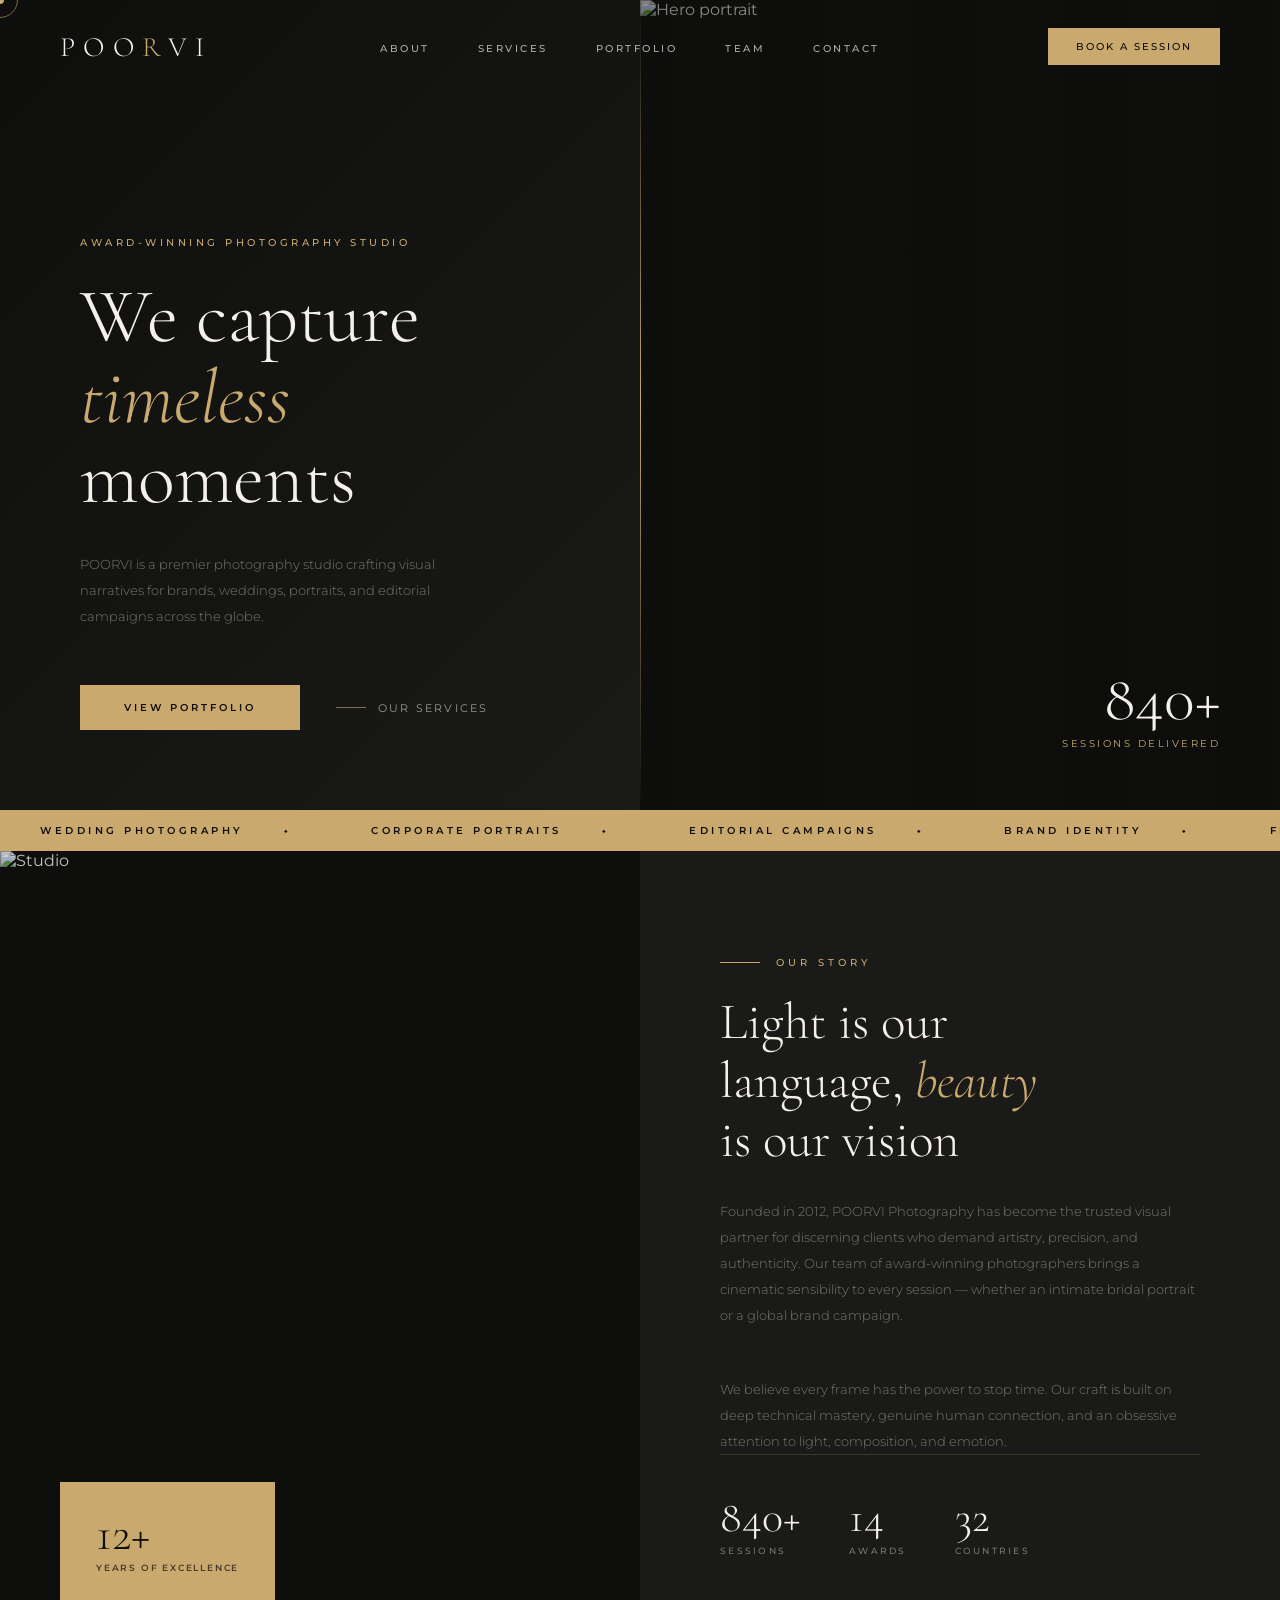
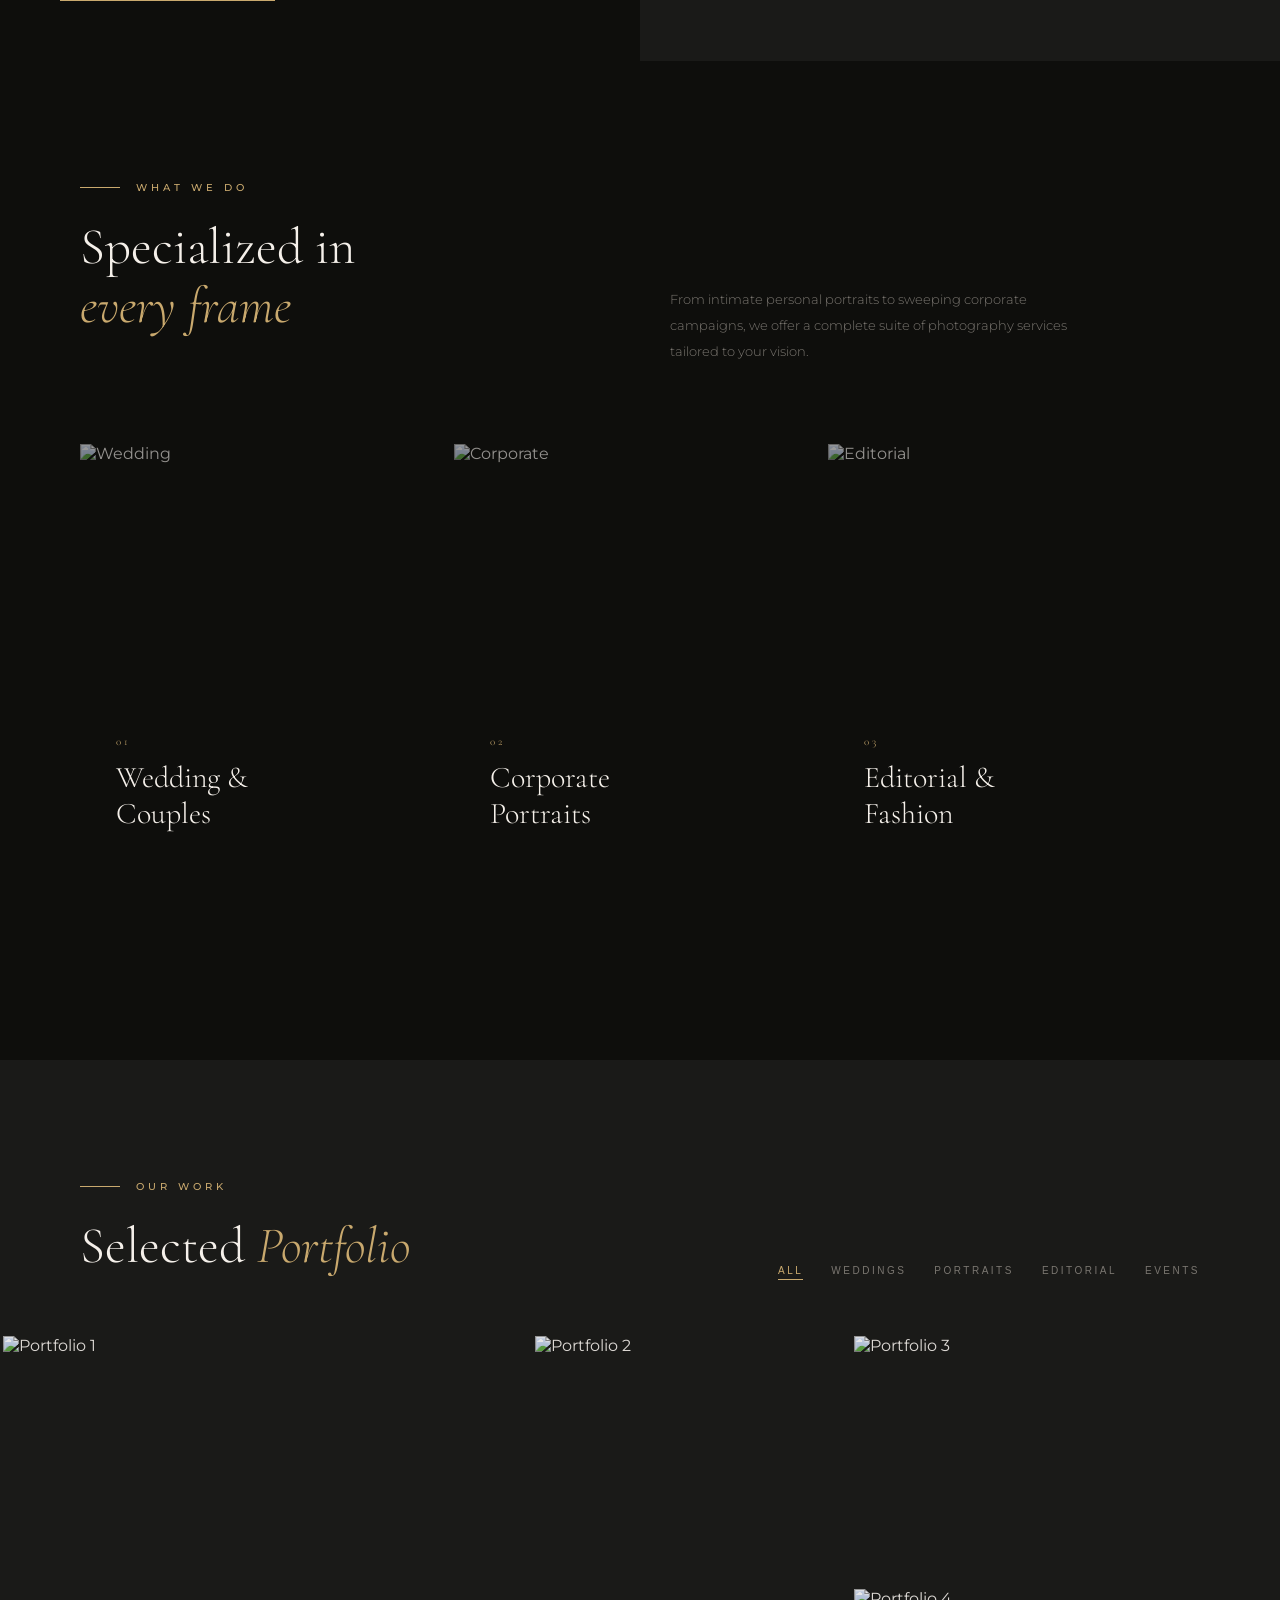
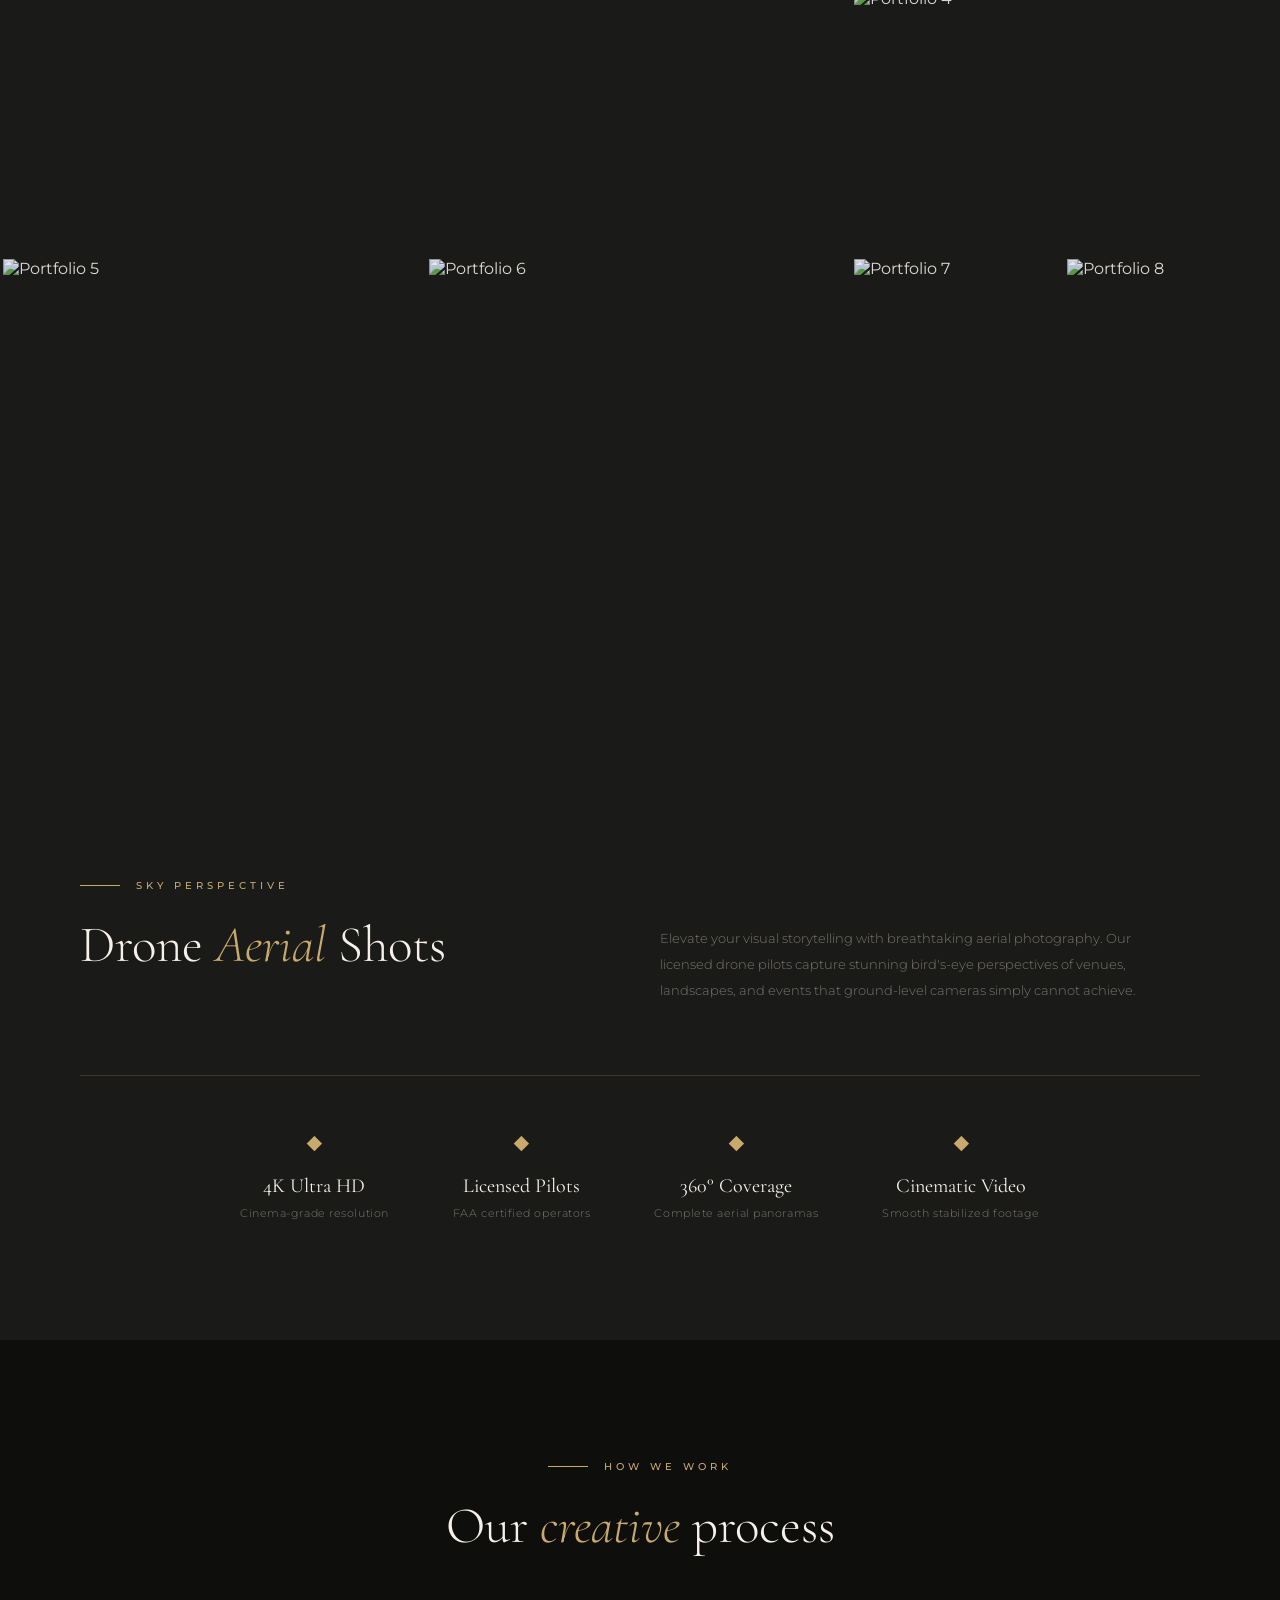
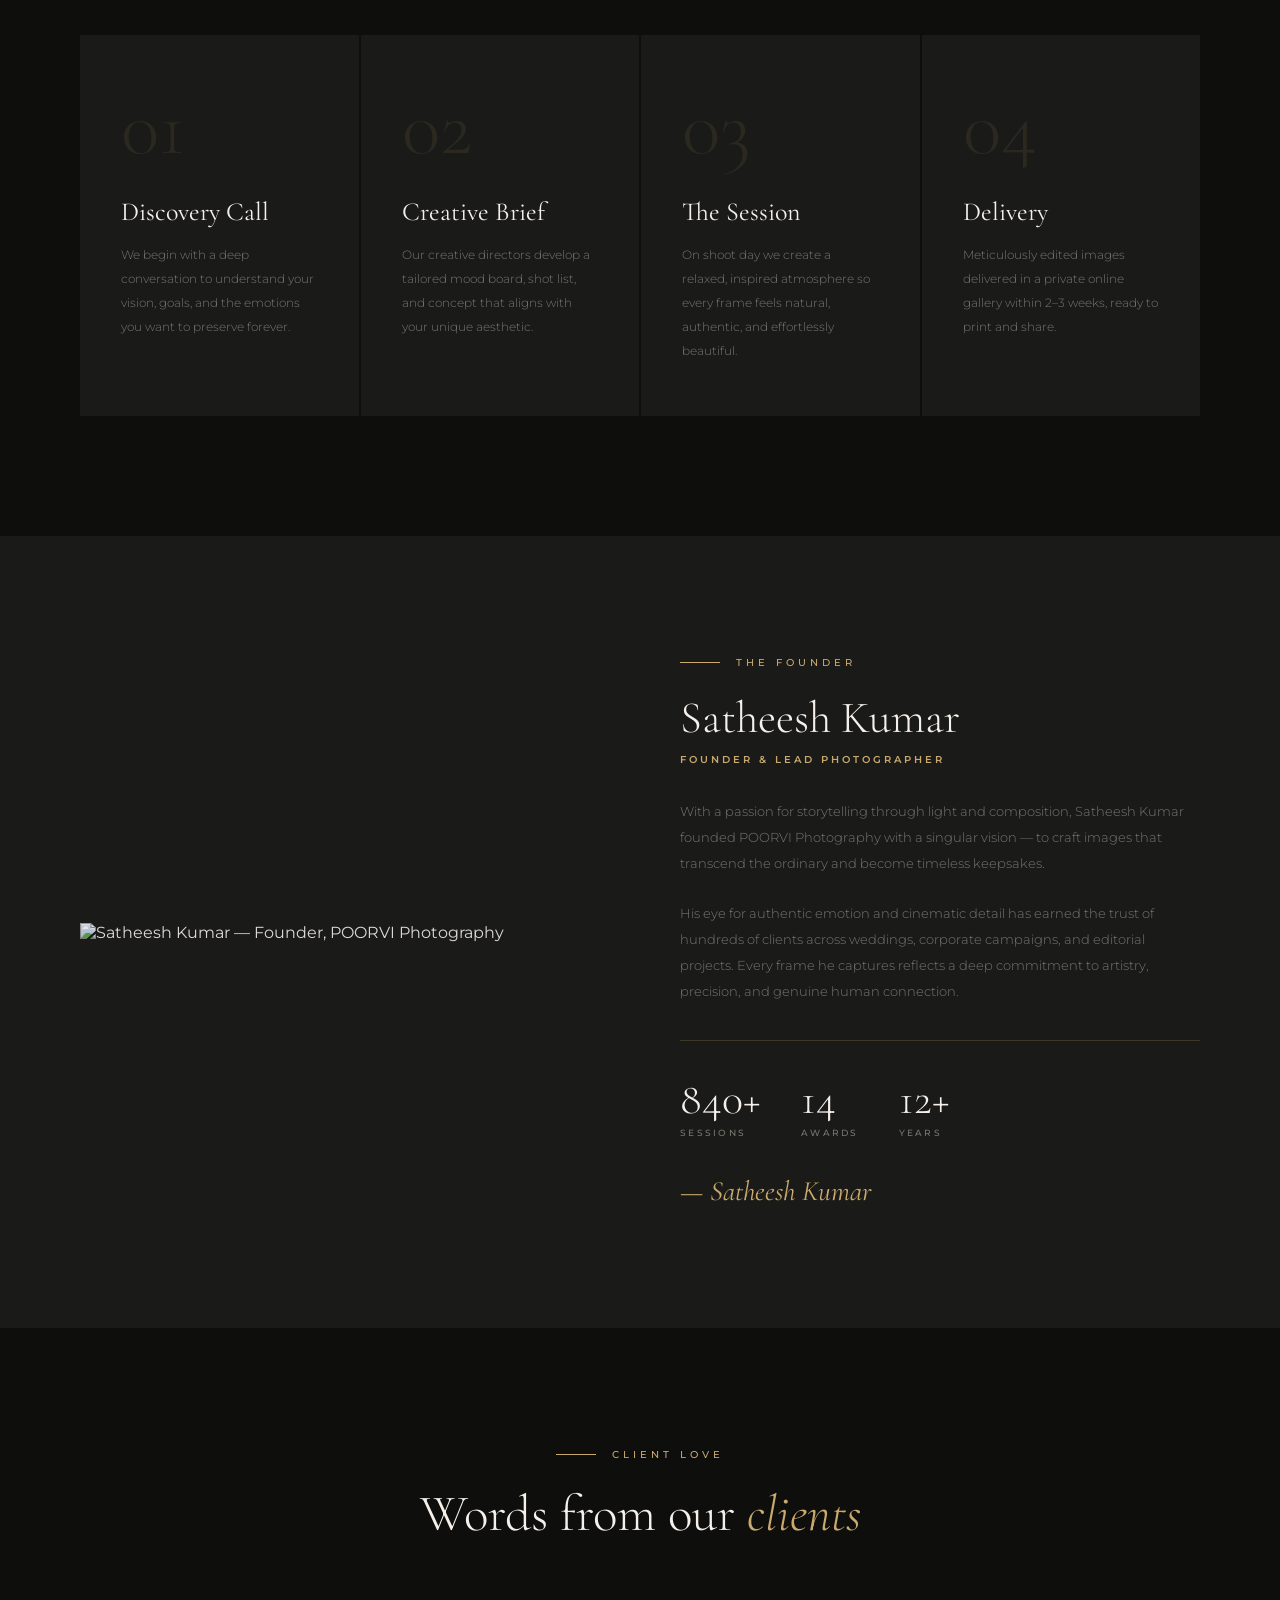
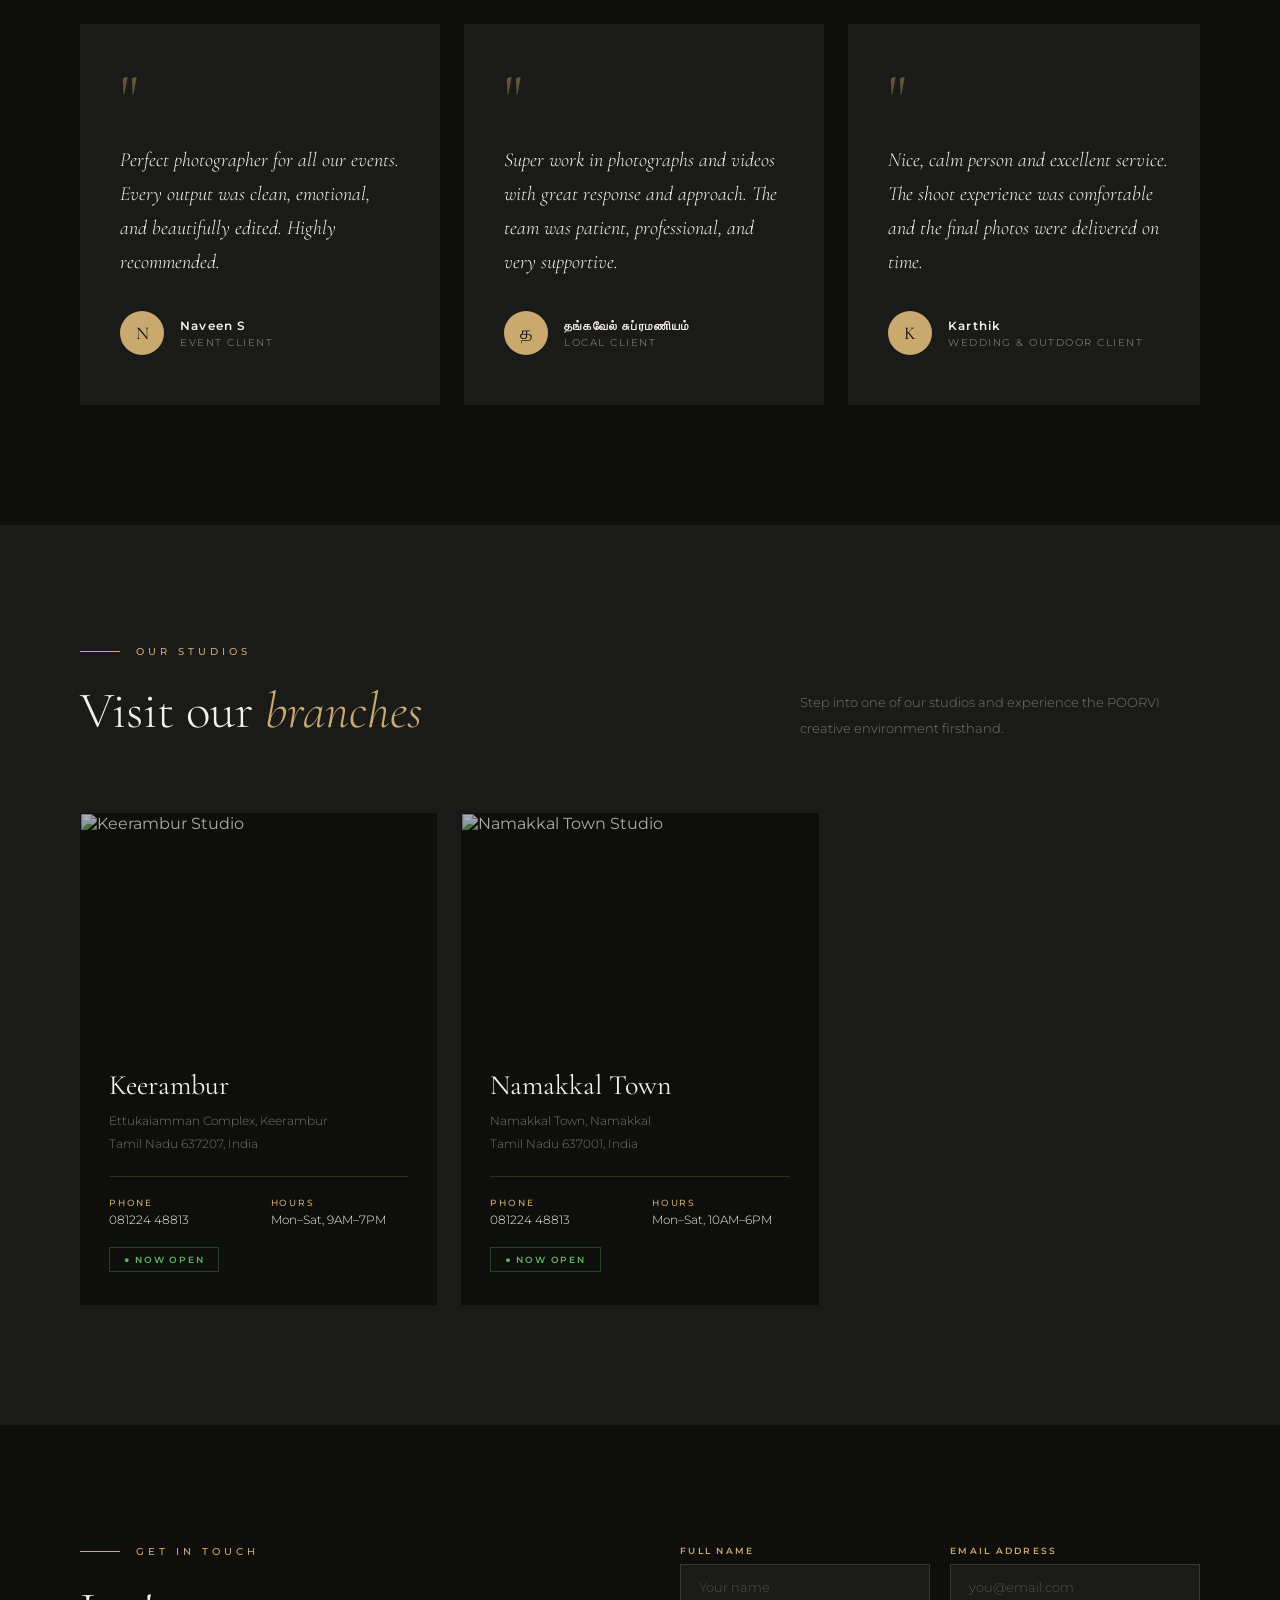
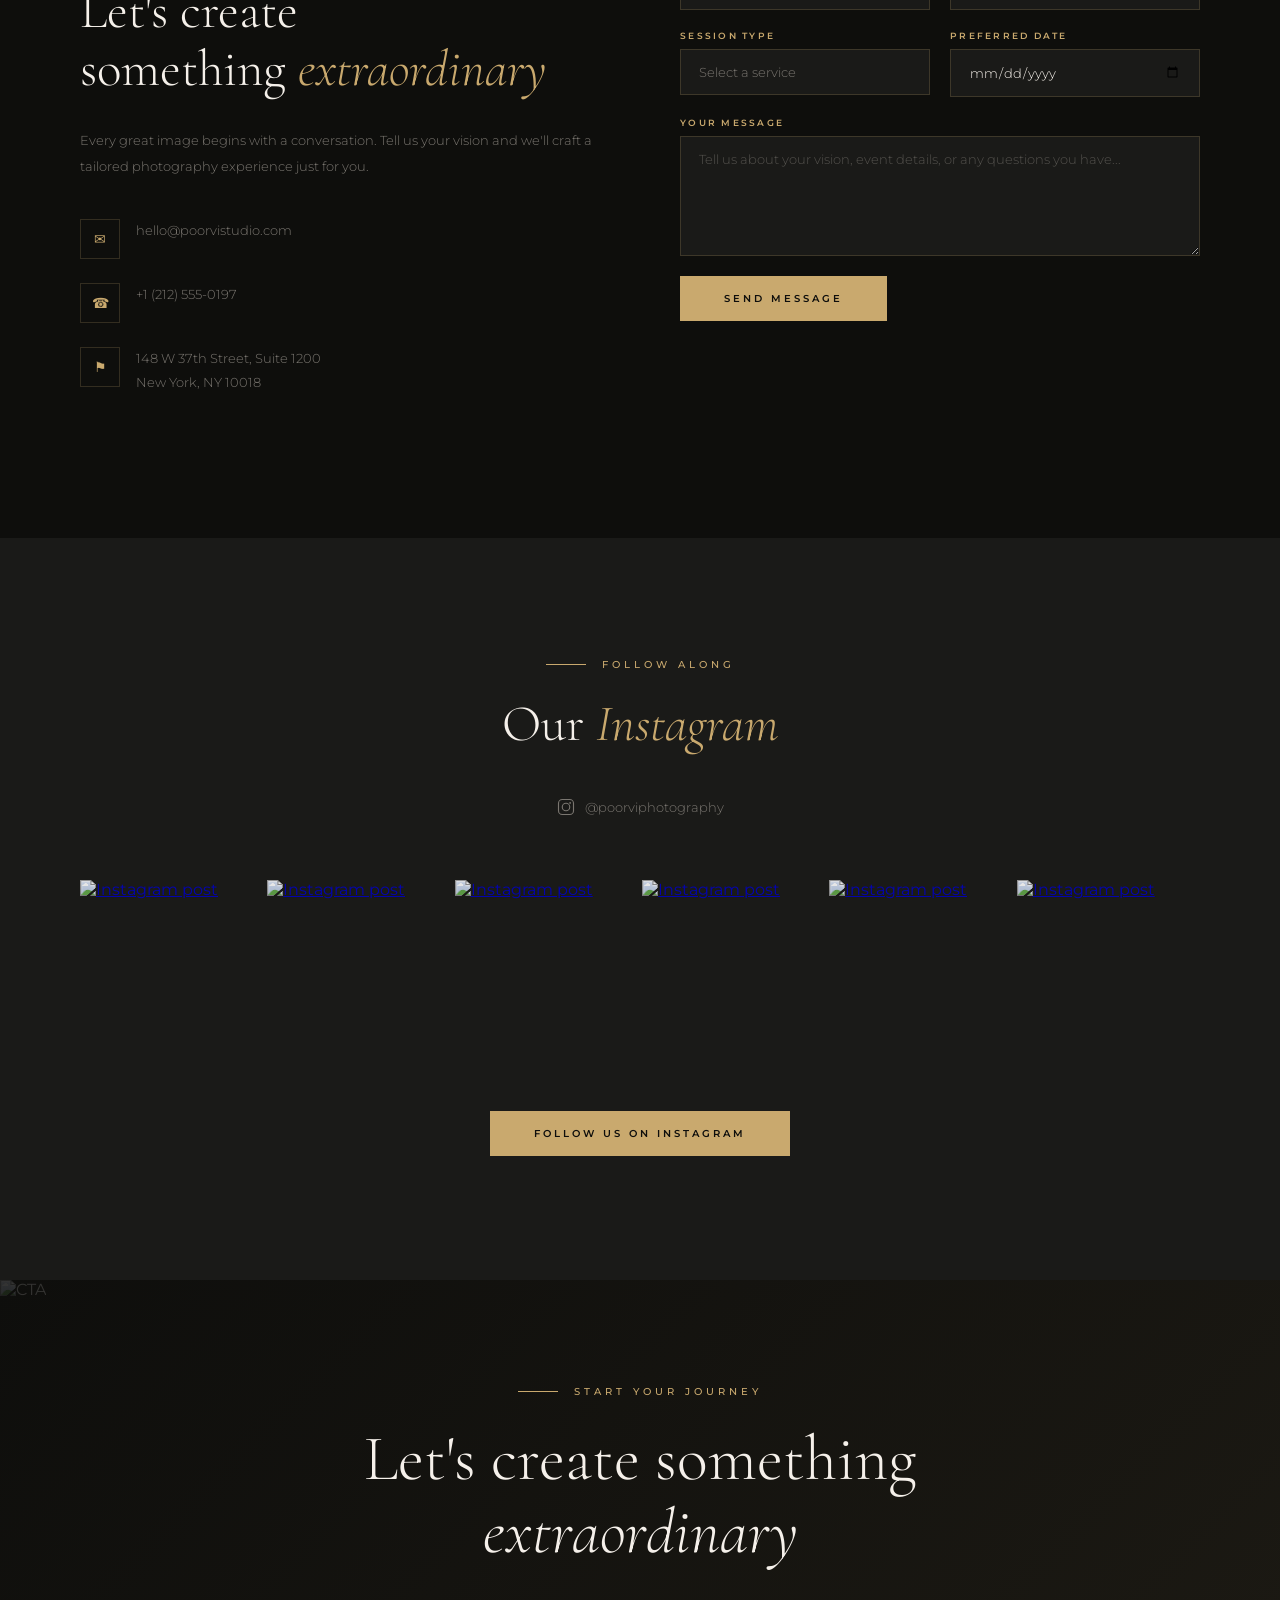
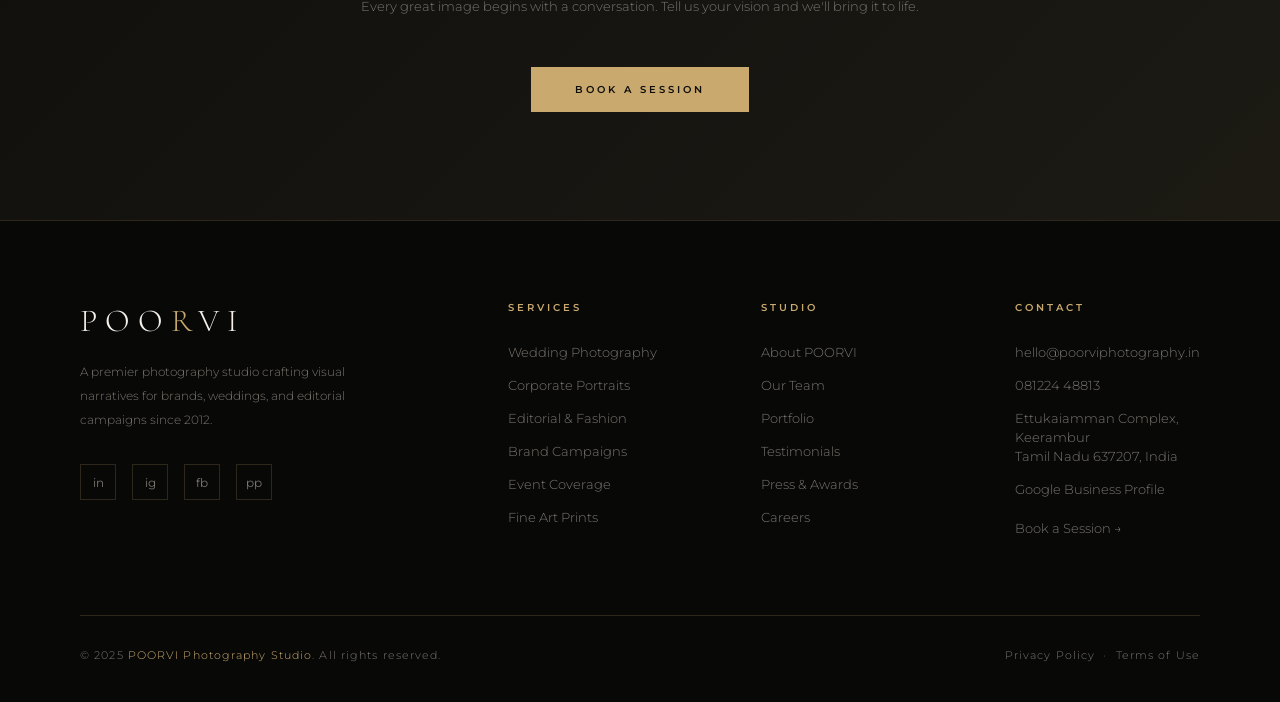
==== commit 0e13f8af: "seo" ====
--- a/index.html
+++ b/index.html
@@ -789,14 +789,26 @@
     padding: 120px 80px;
     background: var(--dark);
     text-align: center;
+    overflow: hidden;
   }
   .testimonials-header { margin-bottom: 80px; }
+  .testimonial-marquee {
+    overflow: hidden;
+  }
   .testimonial-cards {
-    display: grid;
-    grid-template-columns: repeat(3, 1fr);
-    gap: 32px;
+    display: flex;
+    gap: 24px;
+    width: max-content;
+    animation: testimonialMarquee 46s linear infinite;
+    will-change: transform;
+  }
+  .testimonial-marquee:hover .testimonial-cards,
+  .testimonial-marquee:active .testimonial-cards {
+    animation-play-state: paused;
   }
   .testimonial-card {
+    flex: 0 0 360px;
+    max-width: 360px;
     background: var(--charcoal);
     padding: 48px 40px;
     border-bottom: 2px solid transparent;
@@ -847,6 +859,10 @@
     text-transform: uppercase;
     color: var(--muted);
     margin-top: 3px;
+  }
+  @keyframes testimonialMarquee {
+    0% { transform: translateX(0); }
+    100% { transform: translateX(-50%); }
   }
 
   /* ─── BRANCHES ─── */
@@ -1414,7 +1430,7 @@
 
     .process-steps { grid-template-columns: 1fr 1fr; }
     .founder-wrapper { grid-template-columns: 1fr; gap: 48px; }
-    .testimonial-cards { grid-template-columns: 1fr; }
+    .testimonial-card { flex-basis: 320px; max-width: 320px; }
 
     .drone { padding: 80px 32px; }
     .drone-header { grid-template-columns: 1fr; gap: 24px; }
@@ -1454,7 +1470,7 @@
     .founder { padding: 80px 40px; }
     .founder-wrapper { gap: 56px; }
 
-    .testimonial-cards { max-width: 640px; margin: 0 auto; }
+    .testimonial-card { flex-basis: 340px; max-width: 340px; }
 
     .branches { padding: 80px 40px; }
     .branches-grid { grid-template-columns: 1fr 1fr; }
@@ -1557,6 +1573,9 @@
     .founder-stats { flex-wrap: wrap; gap: 28px; }
 
     .testimonials { padding: 60px 24px; }
+    .testimonial-cards { gap: 16px; }
+    .testimonial-card { flex-basis: 280px; max-width: 280px; padding: 34px 26px; }
+    .testimonial-text { font-size: 18px; line-height: 1.65; }
 
     .branches { padding: 60px 24px; }
     .branches-header {
@@ -1961,40 +1980,75 @@
     <div class="section-label reveal" style="justify-content:center;">Client Love</div>
     <h2 class="section-title reveal">Words from our <em>clients</em></h2>
   </div>
-  <div class="testimonial-cards">
+  <div class="testimonial-marquee">
+  <div class="testimonial-cards" id="testimonialCards">
     <div class="testimonial-card reveal">
       <div class="testimonial-quote">"</div>
-      <p class="testimonial-text">Every image POORVI delivered felt like a painting. They didn't just photograph our wedding — they told our entire love story in light.</p>
+      <p class="testimonial-text">Perfect photographer for all our events. Every output was clean, emotional, and beautifully edited. Highly recommended.</p>
       <div class="testimonial-author">
-        <div class="testimonial-avatar">A</div>
+        <div class="testimonial-avatar">N</div>
         <div>
-          <div class="testimonial-name">Amara & Daniel Singh</div>
+          <div class="testimonial-name">Naveen S</div>
+          <div class="testimonial-event">Event Client</div>
+        </div>
+      </div>
+    </div>
+    <div class="testimonial-card reveal">
+      <div class="testimonial-quote">"</div>
+      <p class="testimonial-text">Super work in photographs and videos with great response and approach. The team was patient, professional, and very supportive.</p>
+      <div class="testimonial-author">
+        <div class="testimonial-avatar">த</div>
+        <div>
+          <div class="testimonial-name">தங்கவேல் சுப்ரமணியம்</div>
+          <div class="testimonial-event">Local Client</div>
+        </div>
+      </div>
+    </div>
+    <div class="testimonial-card reveal">
+      <div class="testimonial-quote">"</div>
+      <p class="testimonial-text">Nice, calm person and excellent service. The shoot experience was comfortable and the final photos were delivered on time.</p>
+      <div class="testimonial-author">
+        <div class="testimonial-avatar">K</div>
+        <div>
+          <div class="testimonial-name">Karthik</div>
+          <div class="testimonial-event">Wedding & Outdoor Client</div>
+        </div>
+      </div>
+    </div>
+    <div class="testimonial-card reveal">
+      <div class="testimonial-quote">"</div>
+      <p class="testimonial-text">Best photographer for wedding and outdoor sessions. Great quality, clear communication, and very professional execution.</p>
+      <div class="testimonial-author">
+        <div class="testimonial-avatar">S</div>
+        <div>
+          <div class="testimonial-name">Shankar Guna</div>
           <div class="testimonial-event">Wedding Photography</div>
         </div>
       </div>
     </div>
     <div class="testimonial-card reveal">
       <div class="testimonial-quote">"</div>
-      <p class="testimonial-text">Our rebrand needed images that commanded respect. The corporate portrait series POORVI produced elevated our entire visual identity overnight.</p>
+      <p class="testimonial-text">All-time fabulous work. Creative angles, beautiful color tones, and a friendly team that makes every moment easy in front of the camera.</p>
       <div class="testimonial-author">
-        <div class="testimonial-avatar">C</div>
+        <div class="testimonial-avatar">L</div>
         <div>
-          <div class="testimonial-name">Catherine Moore</div>
-          <div class="testimonial-event">CEO, Axon Capital</div>
+          <div class="testimonial-name">LAKSH HANS</div>
+          <div class="testimonial-event">Portrait Client</div>
         </div>
       </div>
     </div>
     <div class="testimonial-card reveal">
       <div class="testimonial-quote">"</div>
-      <p class="testimonial-text">Working with POORVI was effortless and inspiring. They brought a rare vision to our editorial campaign that no one else could have imagined.</p>
+      <p class="testimonial-text">Excellent responsiveness, quality, professionalism, and value. The team understood our expectations and delivered beyond them.</p>
       <div class="testimonial-author">
-        <div class="testimonial-avatar">R</div>
+        <div class="testimonial-avatar">J</div>
         <div>
-          <div class="testimonial-name">Ravi Krishnamurthy</div>
-          <div class="testimonial-event">Creative Director, Vantage Magazine</div>
+          <div class="testimonial-name">Judo Mani</div>
+          <div class="testimonial-event">Verified Client</div>
         </div>
       </div>
     </div>
+  </div>
   </div>
 </section>
 
@@ -2012,15 +2066,15 @@
   <div class="branches-grid">
     <div class="branch-card reveal">
       <div class="branch-image">
-        <img src="https://images.unsplash.com/photo-1590050752117-238cb0fb12b1?w=800&q=85" alt="Tamil Nadu Studio">
+        <img src="https://images.unsplash.com/photo-1590050752117-238cb0fb12b1?w=800&q=85" alt="Keerambur Studio">
       </div>
       <div class="branch-info">
-        <div class="branch-city">Tamil Nadu</div>
-        <div class="branch-address">Nungambakkam High Road, Chennai<br>Tamil Nadu 600034, India</div>
+        <div class="branch-city">Keerambur</div>
+        <div class="branch-address">Ettukaiamman Complex, Keerambur<br>Tamil Nadu 637207, India</div>
         <div class="branch-details">
           <div class="branch-detail-item">
             <div class="branch-detail-label">Phone</div>
-            <div class="branch-detail-value">+91 44 4123 0197</div>
+            <div class="branch-detail-value">081224 48813</div>
           </div>
           <div class="branch-detail-item">
             <div class="branch-detail-label">Hours</div>
@@ -2032,15 +2086,15 @@
     </div>
     <div class="branch-card reveal">
       <div class="branch-image">
-        <img src="https://images.unsplash.com/photo-1536421469767-80559bb6f5e1?w=800&q=85" alt="Karnataka Studio">
+        <img src="https://images.unsplash.com/photo-1536421469767-80559bb6f5e1?w=800&q=85" alt="Namakkal Town Studio">
       </div>
       <div class="branch-info">
-        <div class="branch-city">Karnataka</div>
-        <div class="branch-address">Indiranagar 100 Feet Road, Bengaluru<br>Karnataka 560038, India</div>
+        <div class="branch-city">Namakkal Town</div>
+        <div class="branch-address">Namakkal Town, Namakkal<br>Tamil Nadu 637001, India</div>
         <div class="branch-details">
           <div class="branch-detail-item">
             <div class="branch-detail-label">Phone</div>
-            <div class="branch-detail-value">+91 80 4460 0328</div>
+            <div class="branch-detail-value">081224 48813</div>
           </div>
           <div class="branch-detail-item">
             <div class="branch-detail-label">Hours</div>
@@ -2048,26 +2102,6 @@
           </div>
         </div>
         <div class="branch-status open">● Now Open</div>
-      </div>
-    </div>
-    <div class="branch-card reveal">
-      <div class="branch-image">
-        <img src="https://images.unsplash.com/photo-1602216056096-3b40cc0c9944?w=800&q=85" alt="Kerala Studio">
-      </div>
-      <div class="branch-info">
-        <div class="branch-city">Kerala</div>
-        <div class="branch-address">Marine Drive, Ernakulam, Kochi<br>Kerala 682031, India</div>
-        <div class="branch-details">
-          <div class="branch-detail-item">
-            <div class="branch-detail-label">Phone</div>
-            <div class="branch-detail-value">+91 484 6789 0145</div>
-          </div>
-          <div class="branch-detail-item">
-            <div class="branch-detail-label">Hours</div>
-            <div class="branch-detail-value">Mon–Sat, 10AM–8PM</div>
-          </div>
-        </div>
-        <div class="branch-status coming">◇ Coming Soon</div>
       </div>
     </div>
   </div>
@@ -2317,6 +2351,19 @@
     });
   });
 
+  // Testimonial marquee loop (duplicate once for seamless scrolling)
+  const testimonialCards = document.getElementById('testimonialCards');
+  if (testimonialCards && !testimonialCards.dataset.cloned) {
+    const originals = Array.from(testimonialCards.children);
+    originals.forEach(card => {
+      const clone = card.cloneNode(true);
+      clone.classList.remove('reveal');
+      clone.classList.add('visible');
+      testimonialCards.appendChild(clone);
+    });
+    testimonialCards.dataset.cloned = 'true';
+  }
+
   // Hamburger mobile menu
   const navToggle = document.getElementById('navToggle');
   const mobileMenu = document.getElementById('mobileMenu');
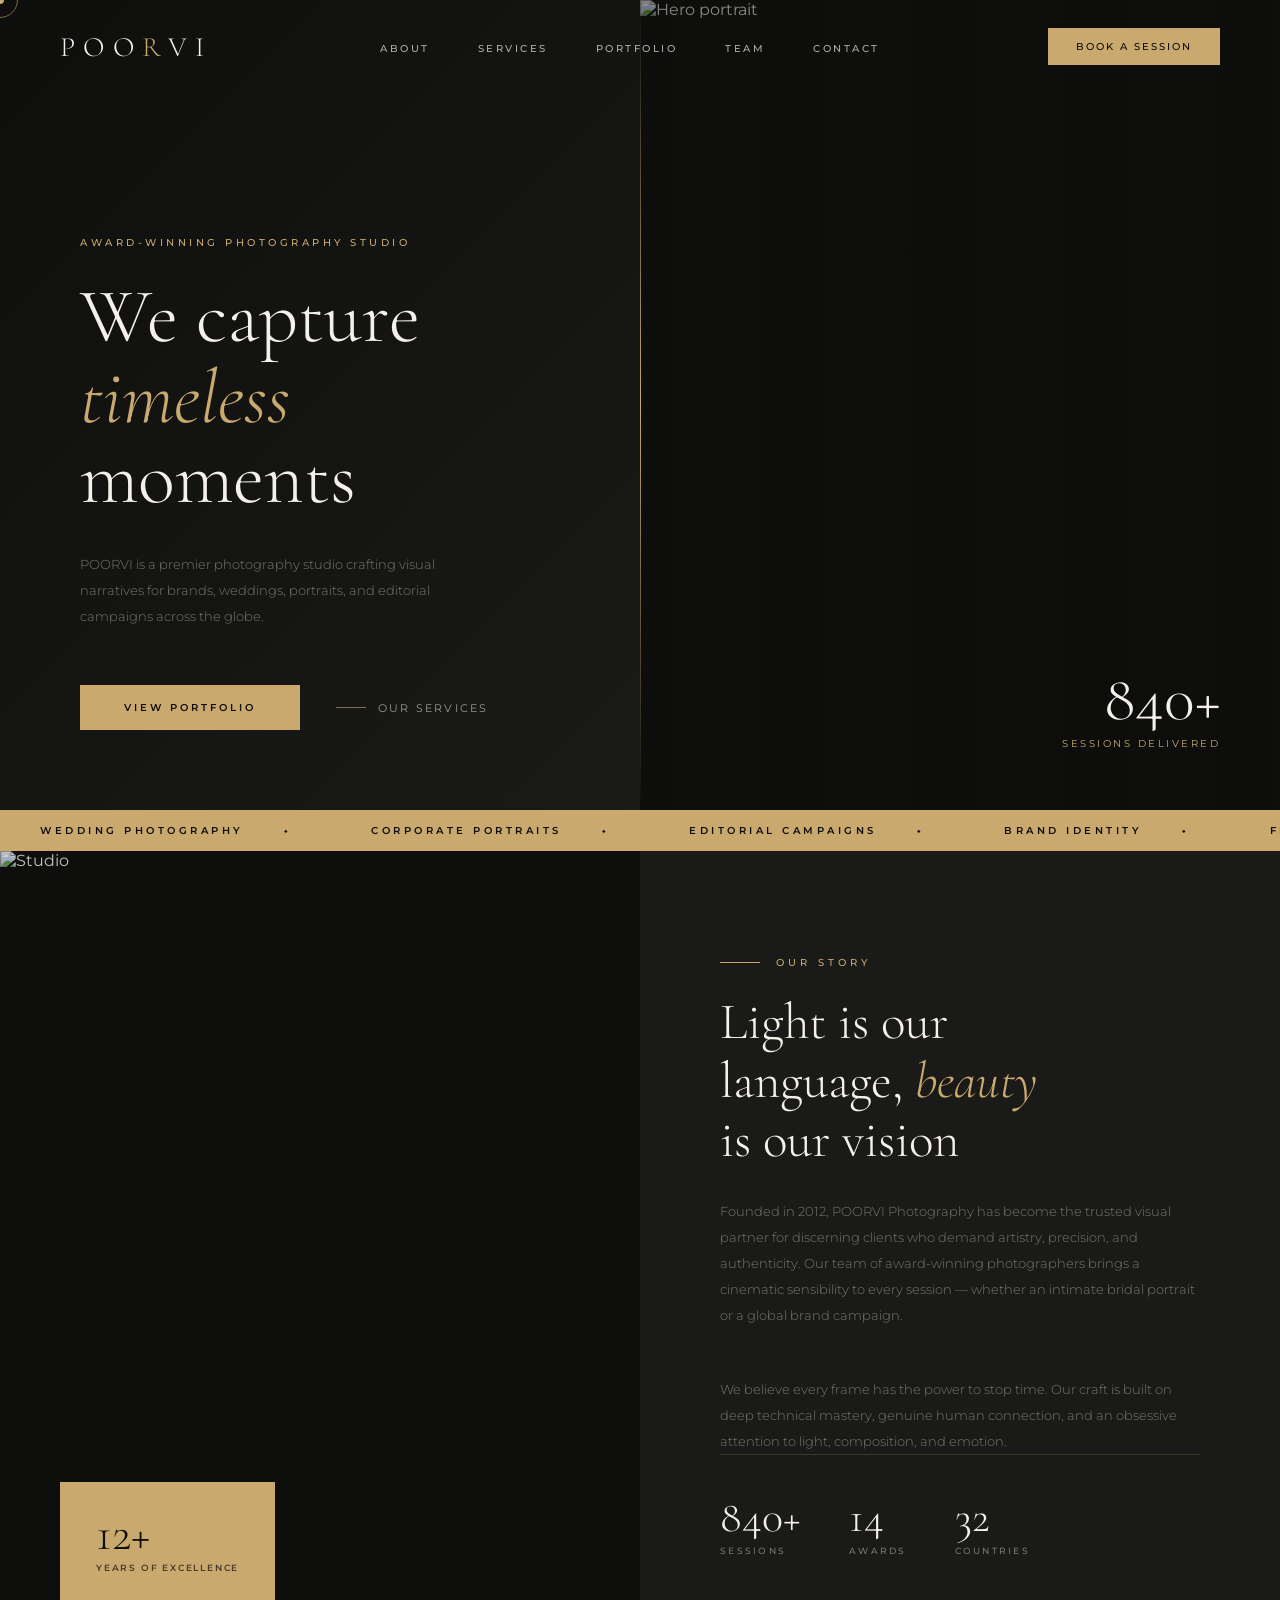
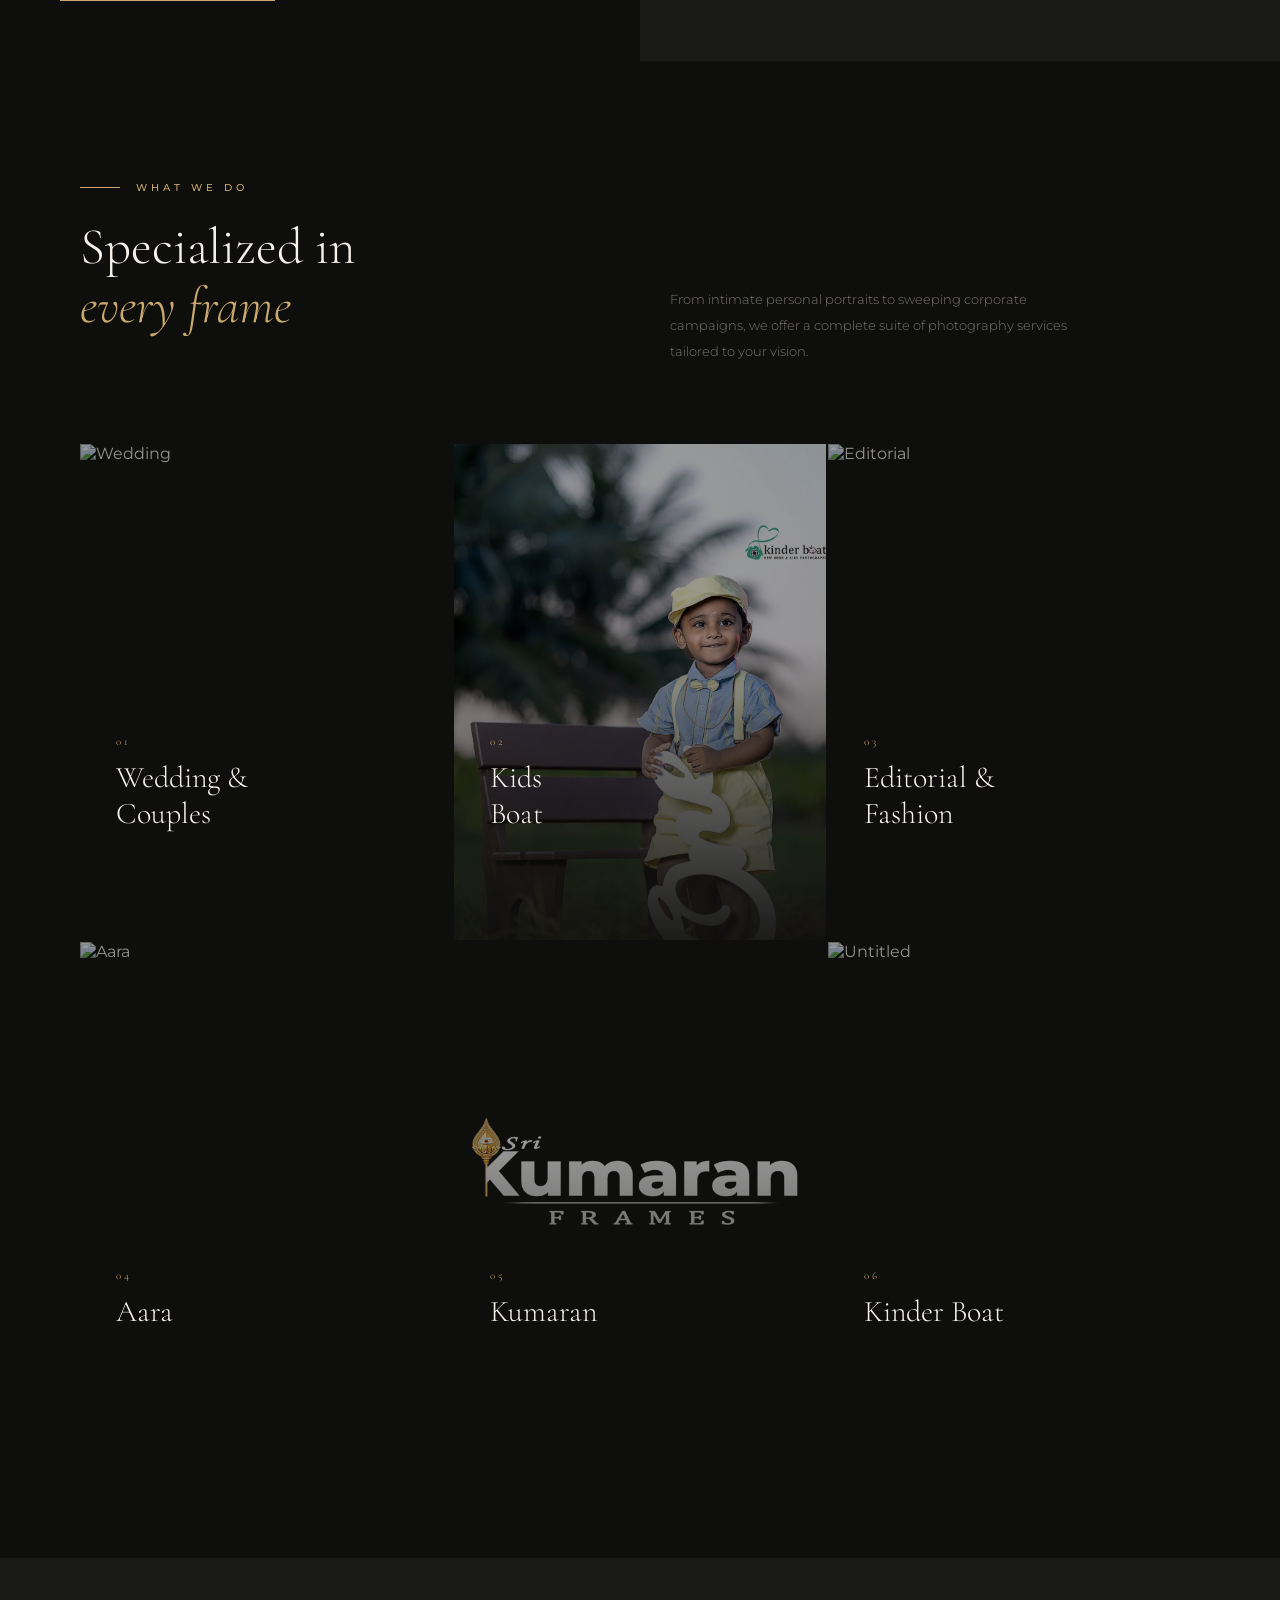
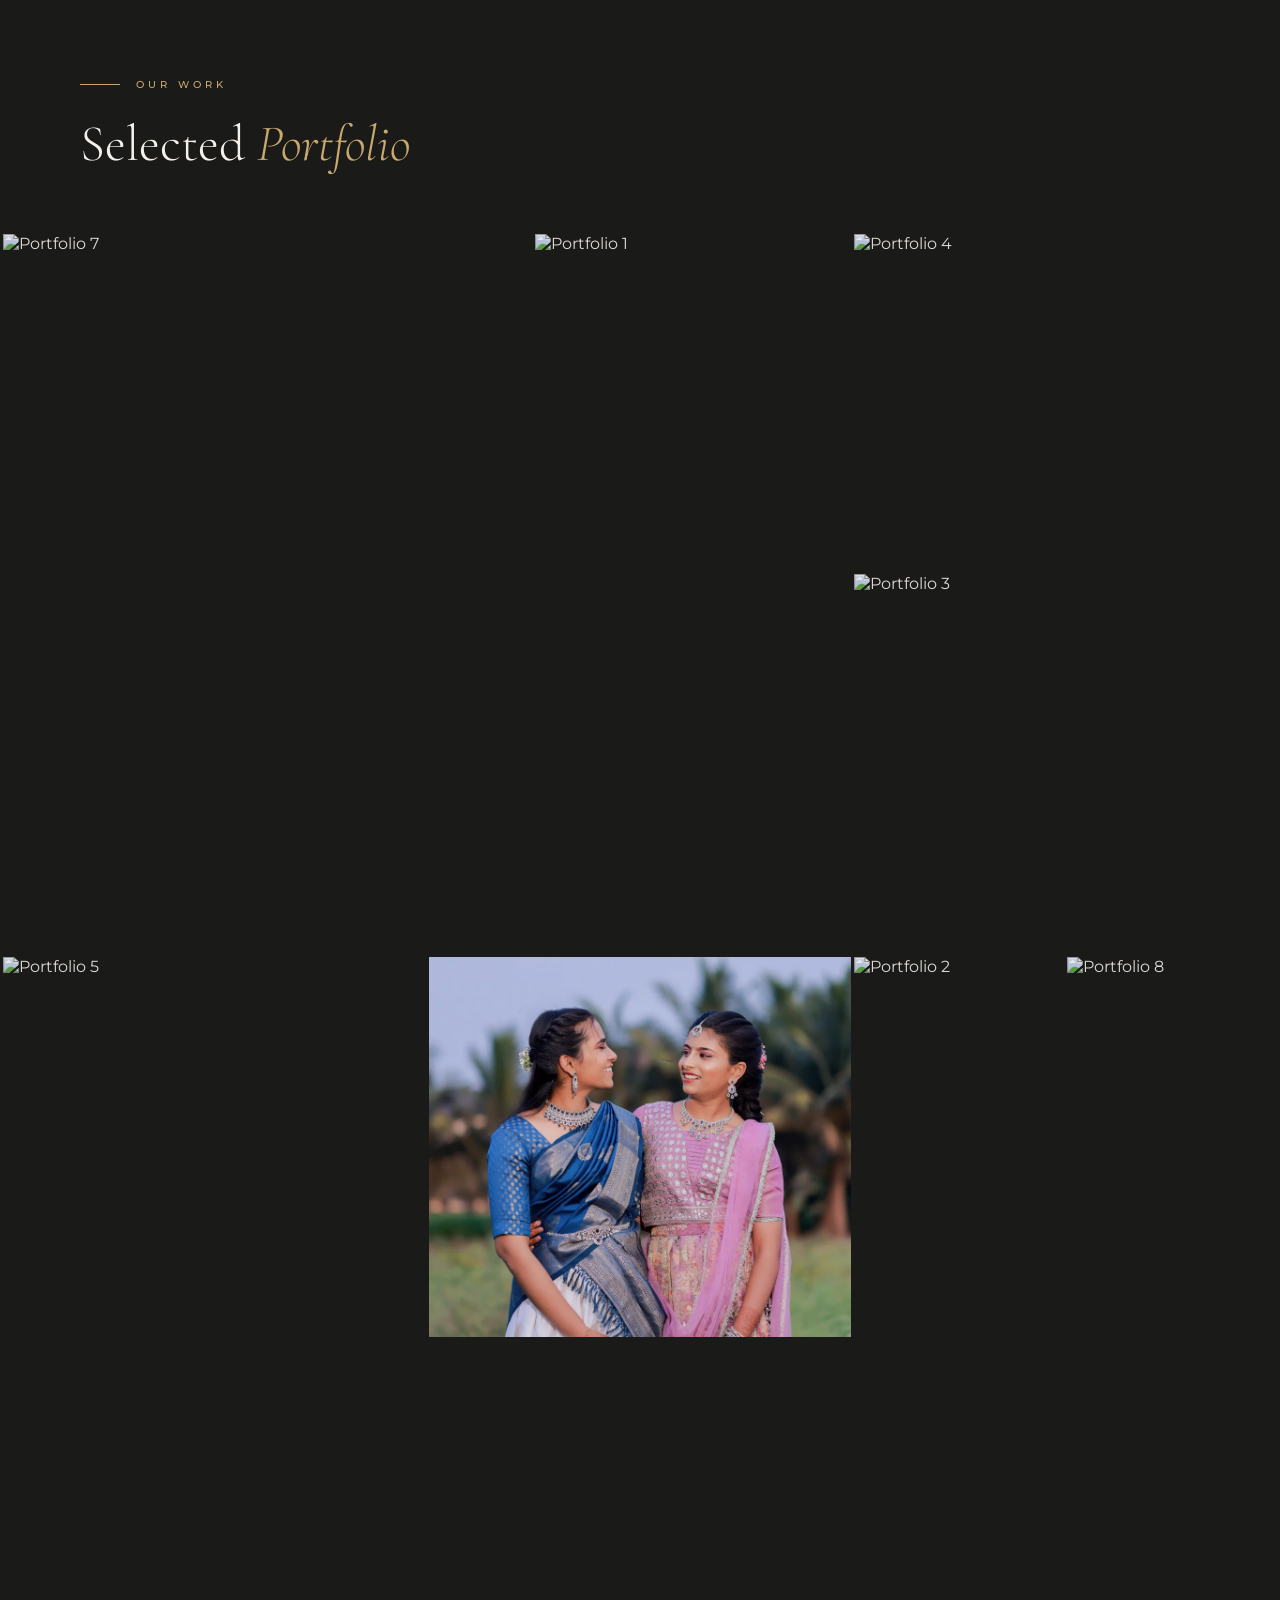
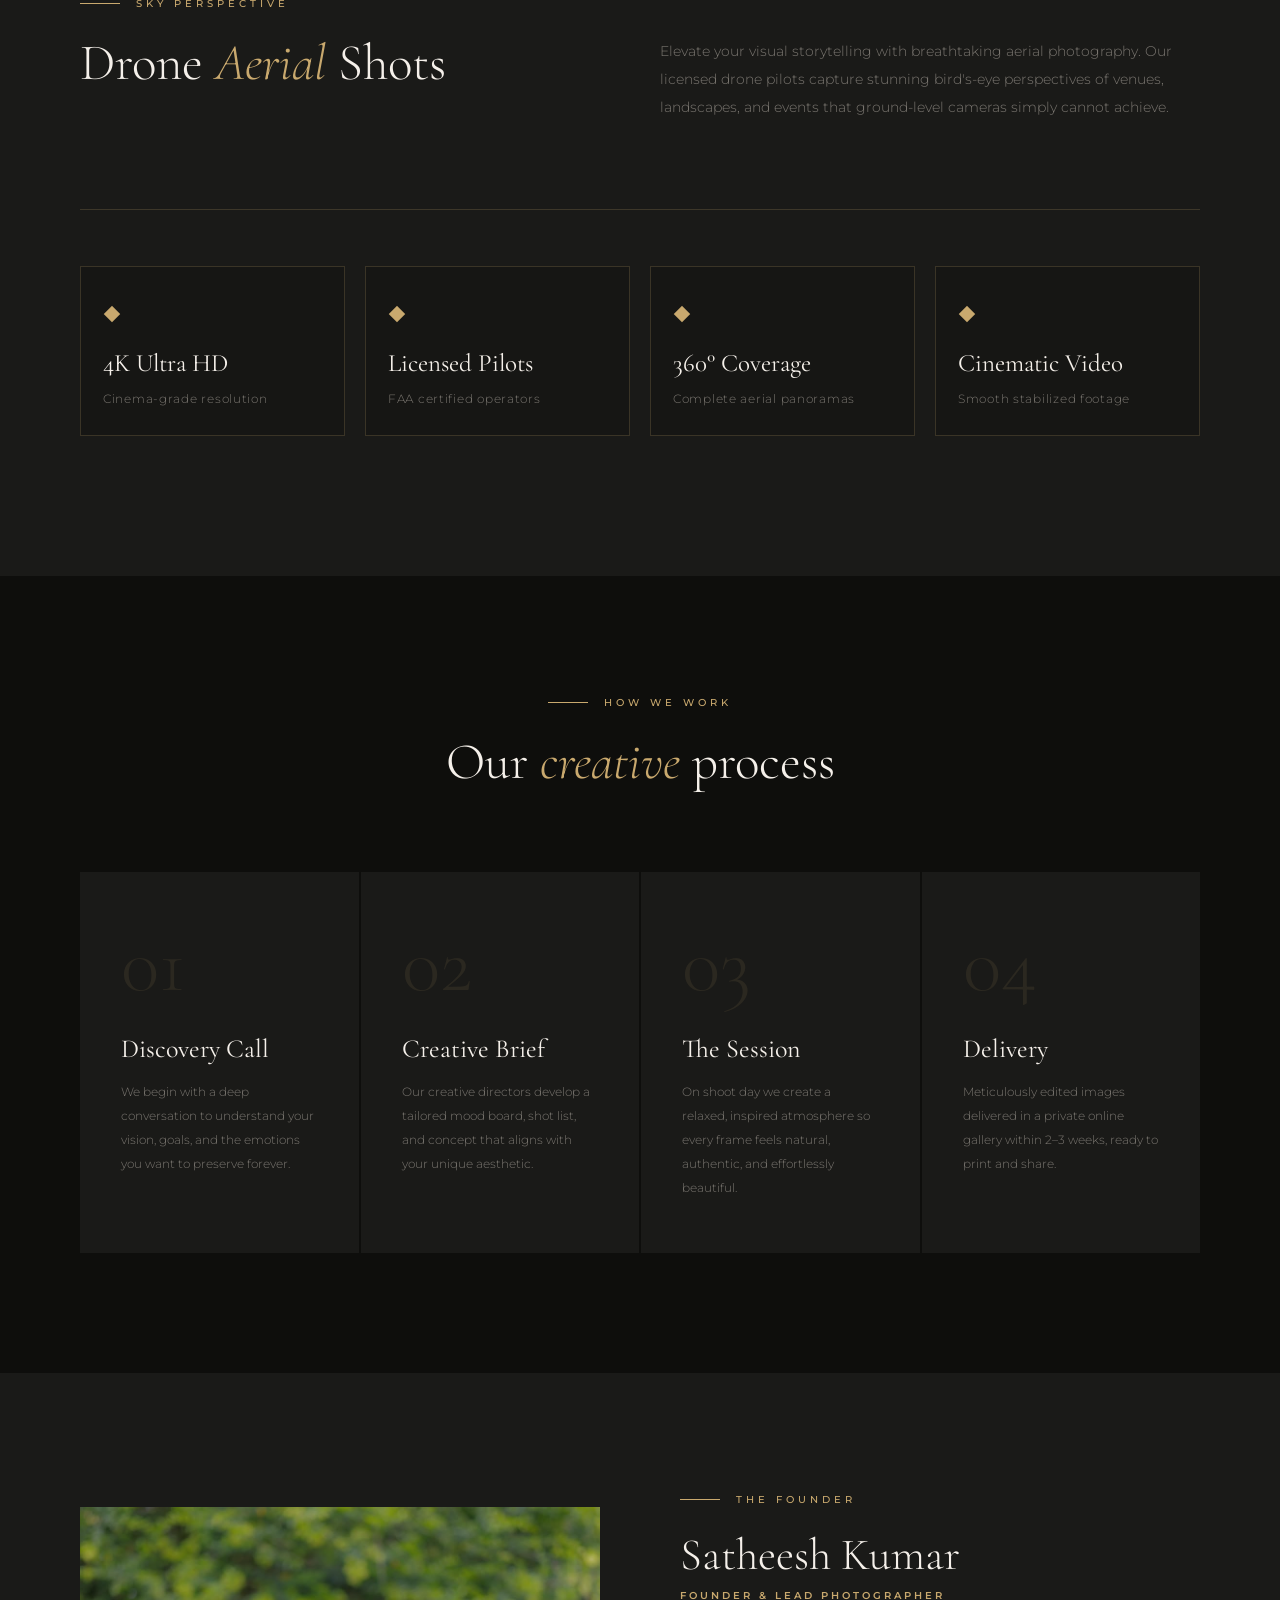
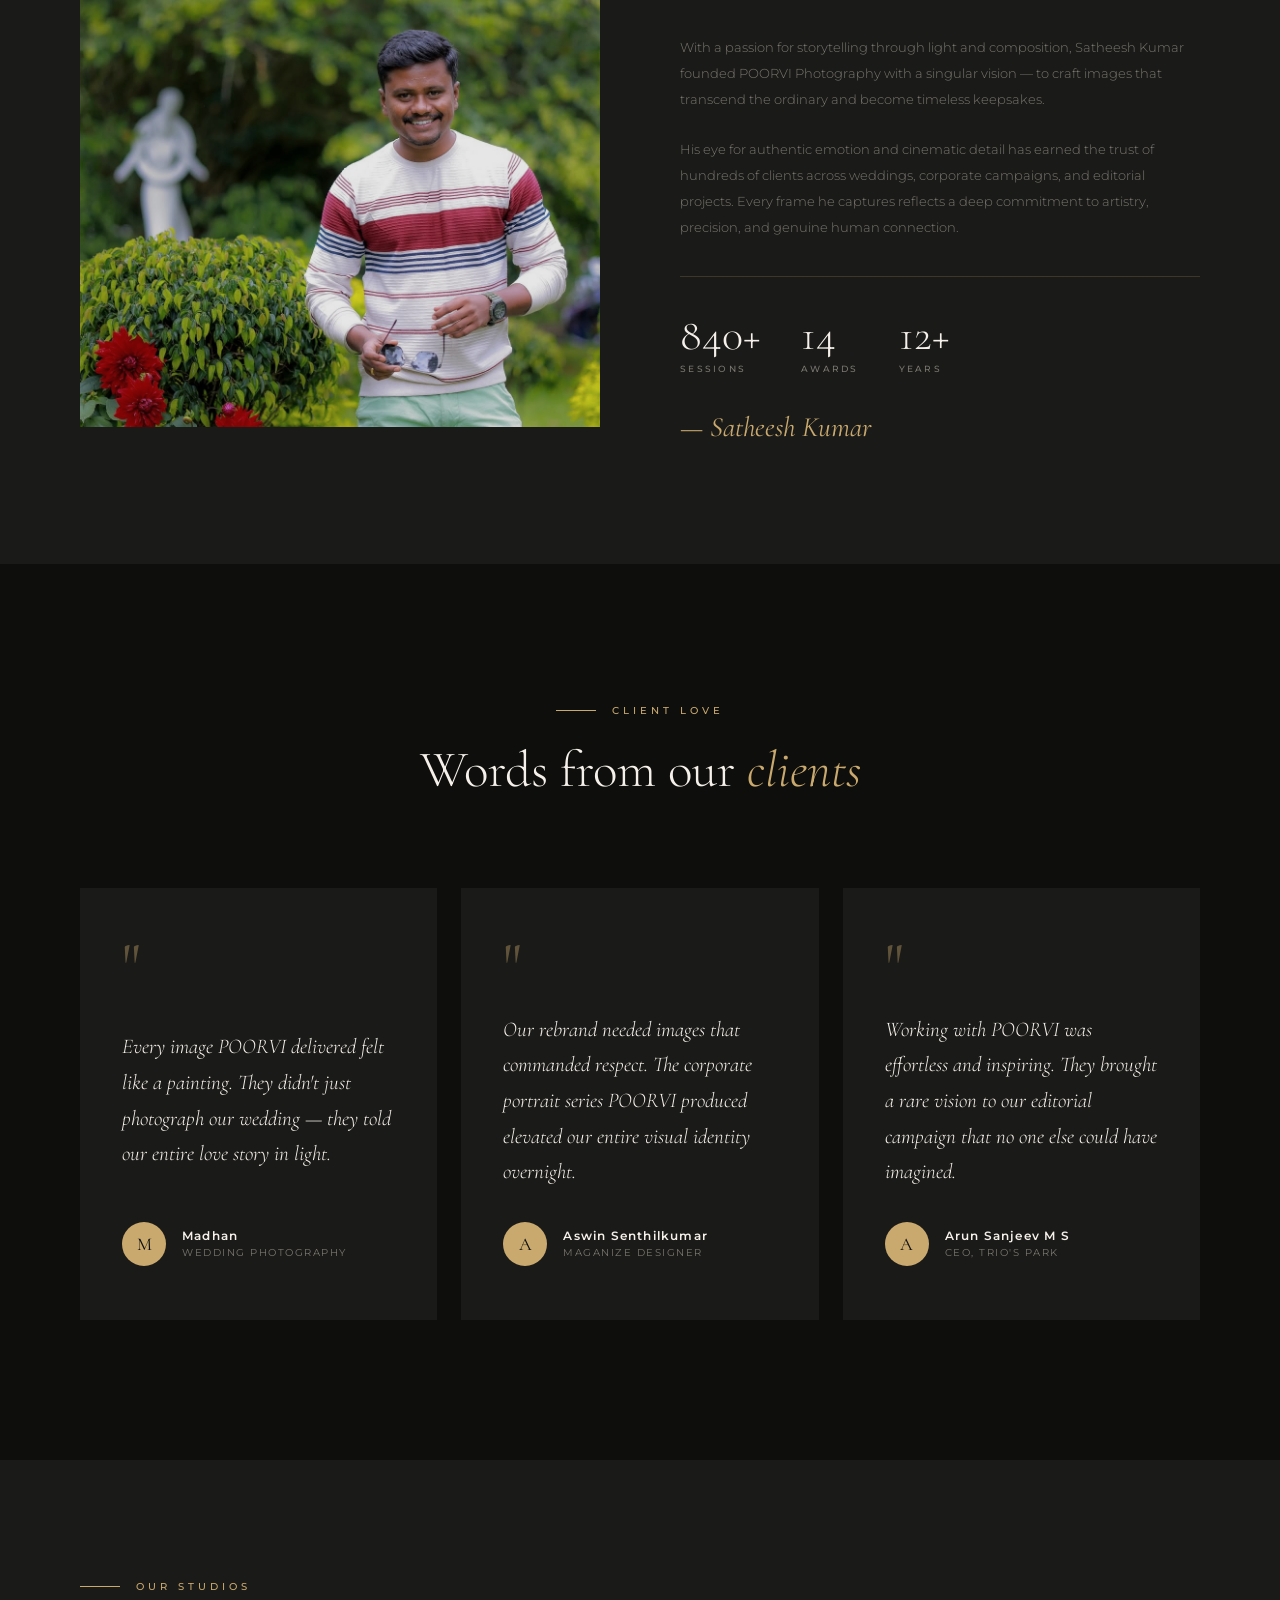
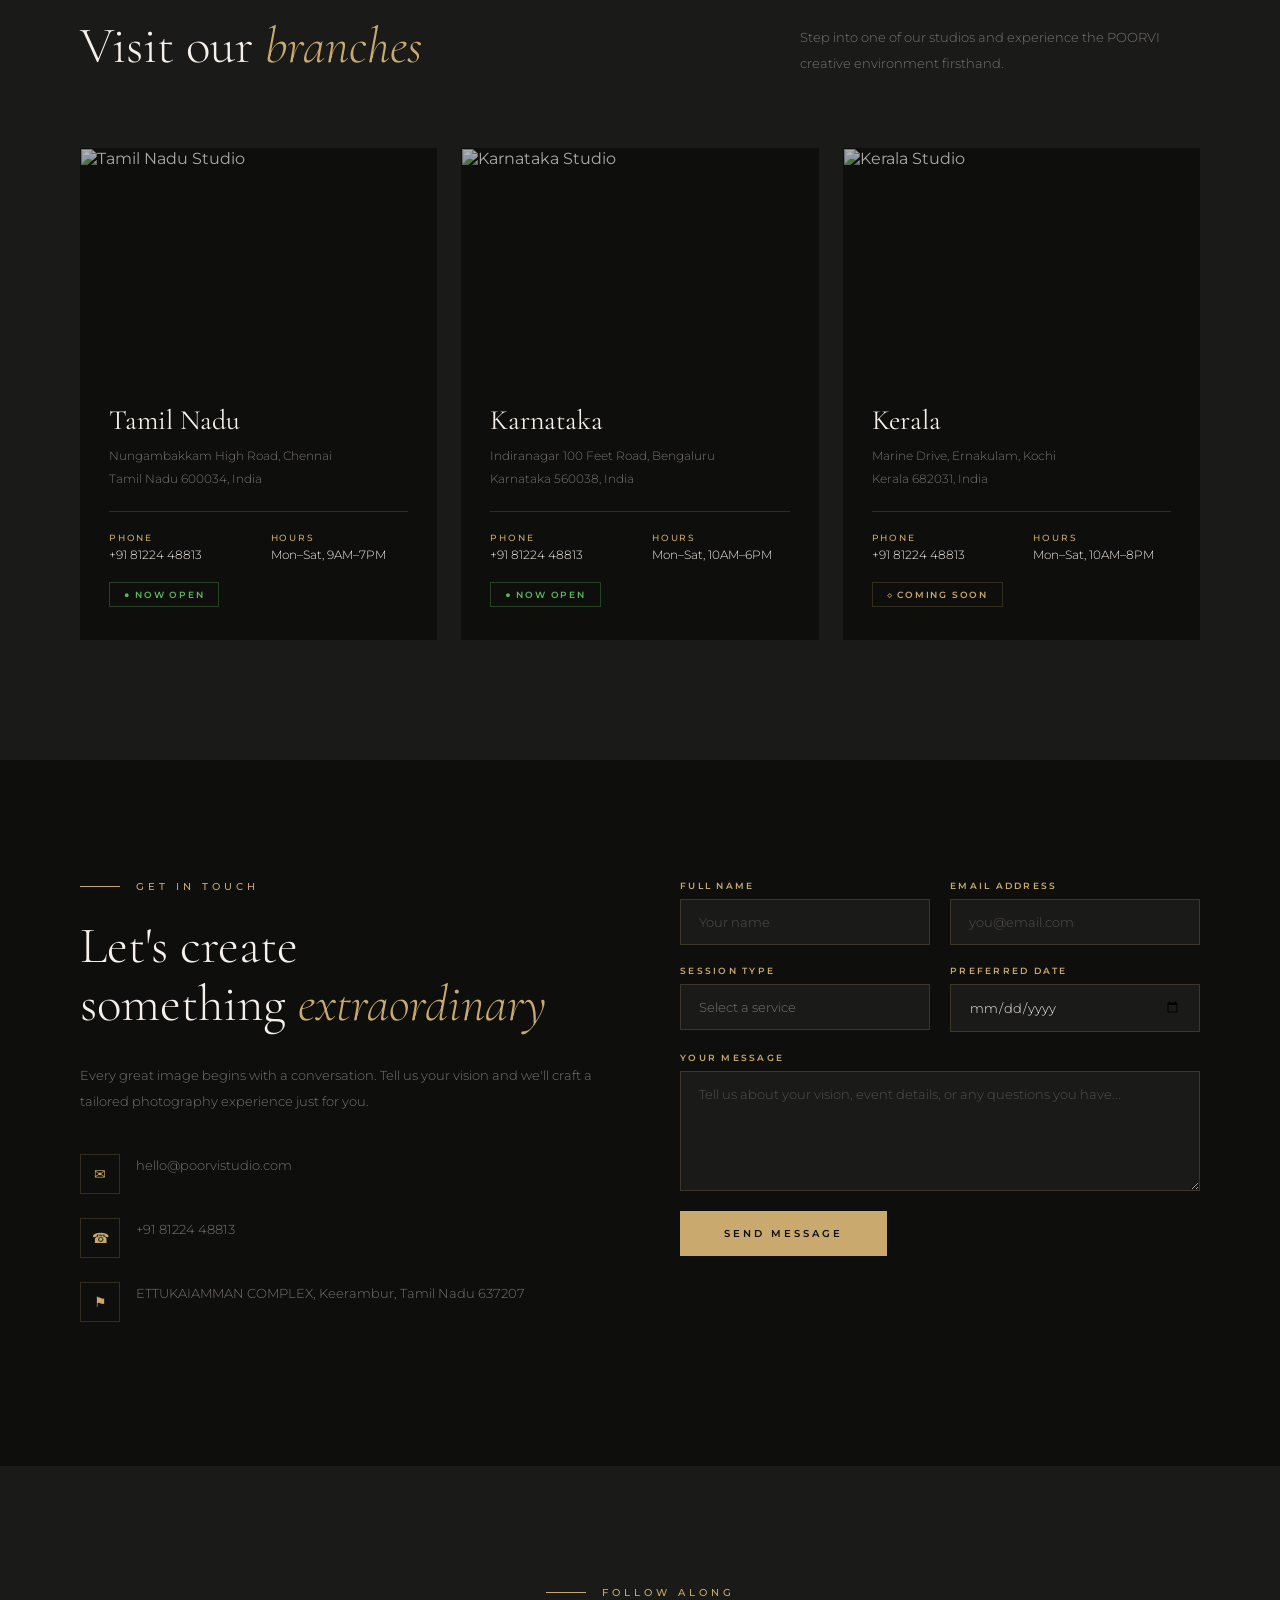
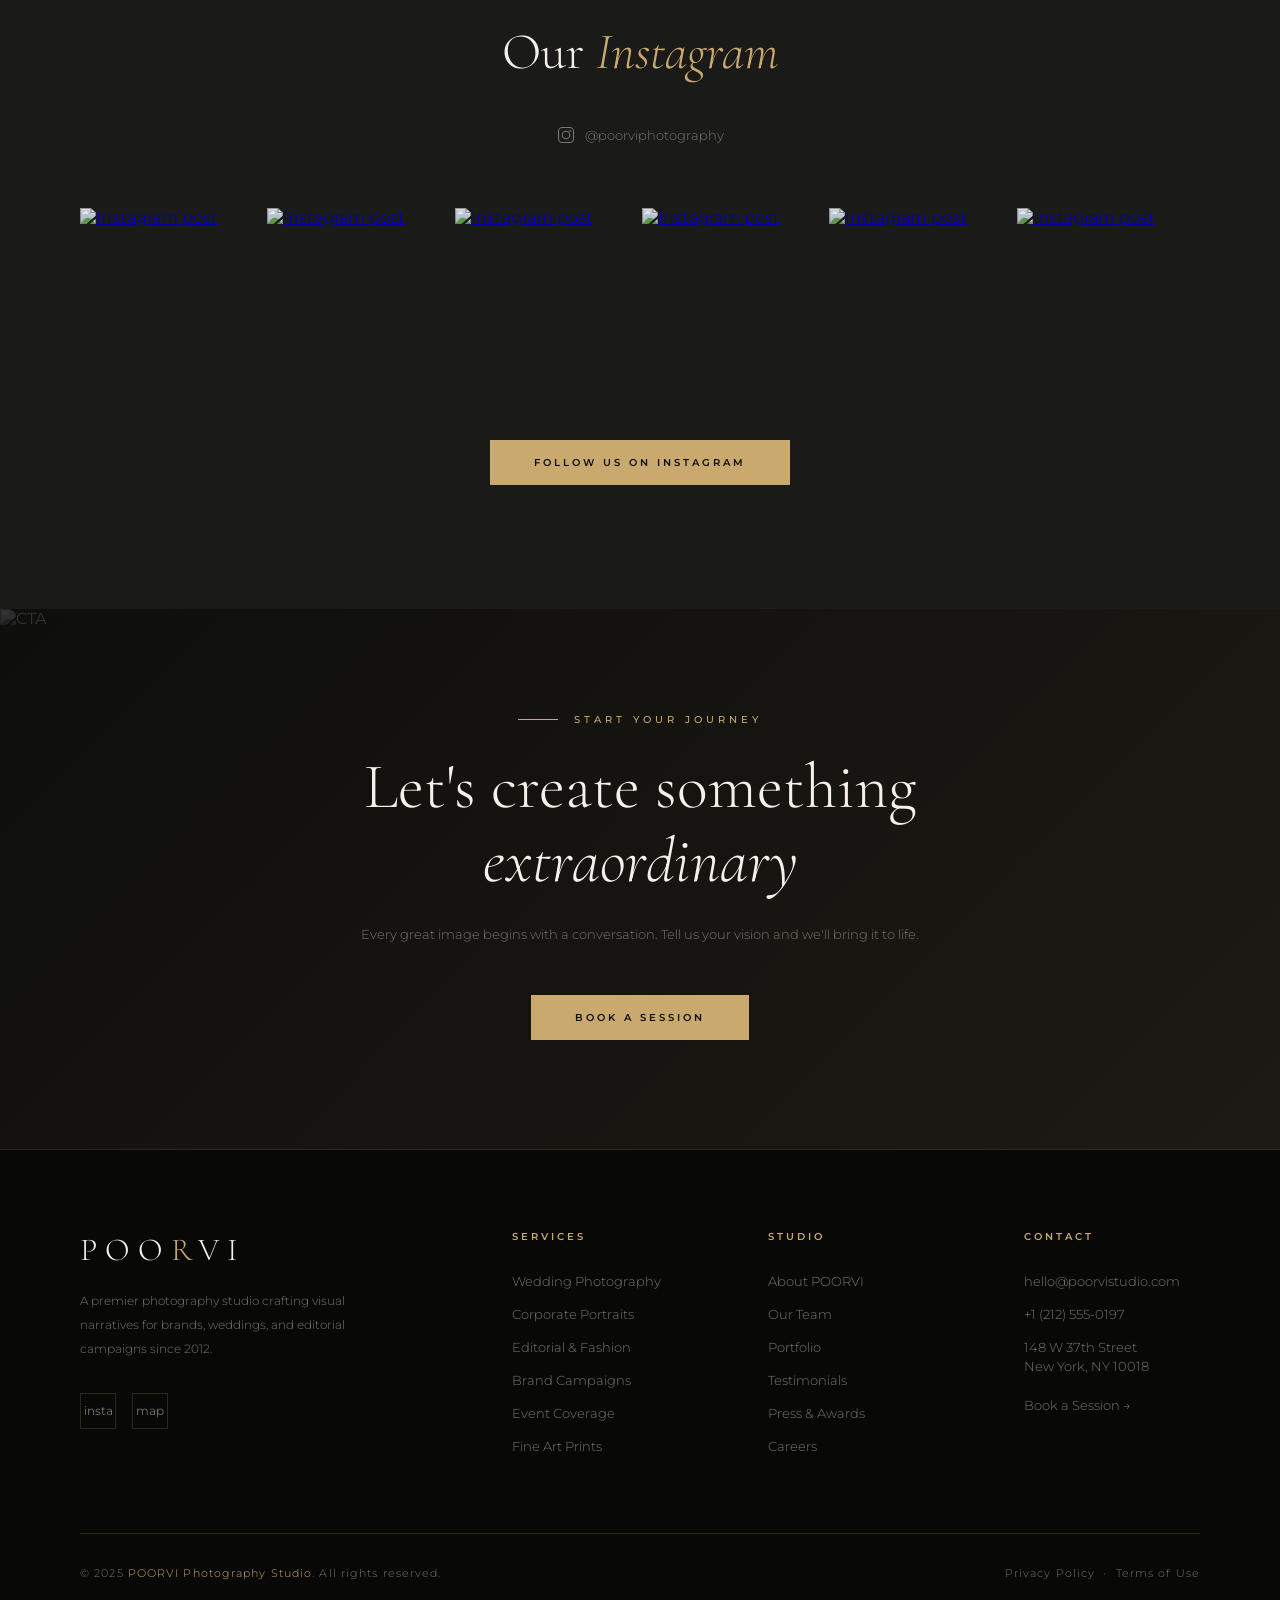
==== commit cd8ce330: "fix: changes" ====
--- a/index.html
+++ b/index.html
@@ -1,2378 +1,3506 @@
-<!DOCTYPE html>
-<html lang="en-IN">
-<head>
-<meta charset="UTF-8">
-<meta name="viewport" content="width=device-width, initial-scale=1.0">
-<title>POORVI Photography Studio | Wedding, Portrait & Commercial Photographer in Keerambur</title>
-<meta name="description" content="POORVI Photography Studio in Keerambur creates timeless wedding, portrait, corporate, editorial, and drone photography across Tamil Nadu. Book your session today.">
-<meta name="keywords" content="Poorvi Photography, photography studio Keerambur, wedding photographer Keerambur, portrait photographer Keerambur, corporate photography Tamil Nadu, drone photography Keerambur">
-<meta name="author" content="POORVI Photography Studio">
-<meta name="robots" content="index, follow, max-image-preview:large, max-snippet:-1, max-video-preview:-1">
-<meta name="theme-color" content="#0e0e0c">
-<link rel="canonical" href="https://poorvi.triospark.in/">
-<link rel="icon" href="assets/logo.png" type="image/png">
-<meta property="og:type" content="website">
-<meta property="og:locale" content="en_IN">
-<meta property="og:site_name" content="POORVI Photography Studio">
-<meta property="og:title" content="POORVI Photography Studio | Wedding, Portrait & Commercial Photographer in Keerambur">
-<meta property="og:description" content="Luxury wedding, portrait, editorial, and commercial photography in Keerambur and across Tamil Nadu.">
-<meta property="og:url" content="https://poorvi.triospark.in/">
-<meta property="og:image" content="https://poorvi.triospark.in/assets/logo.png">
-<meta name="twitter:card" content="summary_large_image">
-<meta name="twitter:title" content="POORVI Photography Studio | Wedding, Portrait & Commercial Photographer in Keerambur">
-<meta name="twitter:description" content="Book award-winning photography sessions in Keerambur for weddings, portraits, brands, and events.">
-<meta name="twitter:image" content="https://poorvi.triospark.in/assets/logo.png">
-<link rel="preconnect" href="https://fonts.googleapis.com">
-<link rel="preconnect" href="https://fonts.gstatic.com" crossorigin>
-<link href="https://fonts.googleapis.com/css2?family=Cormorant+Garamond:ital,wght@0,300;0,400;0,500;0,600;1,300;1,400&family=Montserrat:wght@200;300;400;500;600&display=swap" rel="stylesheet">
-<script type="application/ld+json">
-{
-  "@context": "https://schema.org",
-  "@graph": [
-    {
-      "@type": "LocalBusiness",
-      "@id": "https://poorvi.triospark.in/#business",
-      "name": "POORVI Photography Studio",
-      "image": "https://poorvi.triospark.in/assets/logo.png",
-      "url": "https://poorvi.triospark.in/",
-      "telephone": "+91-8122448813",
-      "email": "hello@poorviphotography.in",
-      "address": {
-        "@type": "PostalAddress",
-        "streetAddress": "Ettukaiamman Complex",
-        "addressLocality": "Keerambur",
-        "addressRegion": "Tamil Nadu",
-        "postalCode": "637207",
-        "addressCountry": "IN"
-      },
-      "priceRange": "$$$",
-      "areaServed": ["Keerambur", "Tamil Nadu", "India"],
-      "sameAs": [
-        "https://www.instagram.com/poorviphotography/",
-        "https://share.google/Ds2JVIk1G17ecMZYS"
-      ]
-    },
-    {
-      "@type": "WebSite",
-      "@id": "https://poorvi.triospark.in/#website",
-      "url": "https://poorvi.triospark.in/",
-      "name": "POORVI Photography Studio",
-      "publisher": {
-        "@id": "https://poorvi.triospark.in/#business"
-      }
-    },
-    {
-      "@type": "ProfessionalService",
-      "@id": "https://poorvi.triospark.in/#service",
-      "name": "POORVI Photography Services",
-      "serviceType": [
-        "Wedding Photography",
-        "Portrait Photography",
-        "Corporate Photography",
-        "Editorial Photography",
-        "Drone Aerial Photography"
-      ],
-      "provider": {
-        "@id": "https://poorvi.triospark.in/#business"
-      },
-      "areaServed": "Tamil Nadu"
-    }
-  ]
-}
-</script>
-<style>
-  *, *::before, *::after { margin: 0; padding: 0; box-sizing: border-box; }
-
-  :root {
-    --cream: #f5f0ea;
-    --warm-white: #faf8f5;
-    --charcoal: #1a1a18;
-    --dark: #0e0e0c;
-    --gold: #c9a96e;
-    --gold-light: #e8d5b0;
-    --muted: #7a7670;
-    --border: rgba(201,169,110,0.2);
-  }
-
-  html { scroll-behavior: smooth; overflow-x: hidden; }
-
-  body {
-    font-family: 'Montserrat', sans-serif;
-    background: var(--dark);
-    color: var(--cream);
-    cursor: none;
-    overflow-x: hidden;
-  }
-
-  /* CUSTOM CURSOR */
-  .cursor {
-    width: 8px; height: 8px;
-    background: var(--gold);
-    border-radius: 50%;
-    position: fixed;
-    pointer-events: none;
-    z-index: 9999;
-    transition: transform 0.1s ease;
-    transform: translate(-50%, -50%);
-  }
-  .cursor-ring {
-    width: 36px; height: 36px;
-    border: 1px solid var(--gold);
-    border-radius: 50%;
-    position: fixed;
-    pointer-events: none;
-    z-index: 9998;
-    transition: transform 0.18s ease, width 0.3s, height 0.3s, opacity 0.3s;
-    transform: translate(-50%, -50%);
-    opacity: 0.6;
-  }
-  body:hover .cursor-ring { opacity: 0.6; }
-  a:hover ~ .cursor-ring, button:hover ~ .cursor-ring { width: 56px; height: 56px; }
-
-  /* SCROLL BAR */
-  ::-webkit-scrollbar { width: 3px; }
-  ::-webkit-scrollbar-track { background: var(--dark); }
-  ::-webkit-scrollbar-thumb { background: var(--gold); }
-
-  /* TEXT SELECTION */
-  ::selection { background: var(--gold); color: var(--dark); }
-  ::-moz-selection { background: var(--gold); color: var(--dark); }
-
-  /* ─── NAV ─── */
-  nav {
-    position: fixed; top: 0; left: 0; right: 0;
-    z-index: 100;
-    display: flex; align-items: center; justify-content: space-between;
-    padding: 28px 60px;
-    transition: all 0.5s ease;
-  }
-  nav.scrolled {
-    background: rgba(14,14,12,0.95);
-    backdrop-filter: blur(20px);
-    padding: 18px 60px;
-    border-bottom: 1px solid var(--border);
-  }
-  .nav-logo {
-    font-family: 'Cormorant Garamond', serif;
-    font-size: 28px;
-    font-weight: 300;
-    letter-spacing: 0.3em;
-    color: var(--cream);
-    text-decoration: none;
-  }
-  .nav-logo span { color: var(--gold); }
-  .nav-links { display: flex; gap: 48px; list-style: none; }
-  .nav-links a {
-    font-size: 10px;
-    font-weight: 500;
-    letter-spacing: 0.25em;
-    text-transform: uppercase;
-    color: var(--cream);
-    text-decoration: none;
-    opacity: 0.7;
-    transition: opacity 0.3s, color 0.3s;
-    position: relative;
-  }
-  .nav-links a::after {
-    content: '';
-    position: absolute;
-    bottom: -4px; left: 0;
-    width: 0; height: 1px;
-    background: var(--gold);
-    transition: width 0.4s ease;
-  }
-  .nav-links a:hover { opacity: 1; color: var(--gold); }
-  .nav-links a:hover::after { width: 100%; }
-  .nav-cta {
-    font-size: 10px; font-weight: 500;
-    letter-spacing: 0.2em; text-transform: uppercase;
-    color: var(--dark);
-    background: var(--gold);
-    padding: 12px 28px;
-    text-decoration: none;
-    transition: all 0.3s;
-  }
-  .nav-cta:hover { background: var(--gold-light); }
-
-  /* ─── HERO ─── */
-  .hero {
-    min-height: clamp(720px, 90vh, 880px);
-    position: relative;
-    display: grid;
-    grid-template-columns: 1fr 1fr;
-    overflow: hidden;
-  }
-  .hero-left {
-    position: relative;
-    z-index: 2;
-    display: flex;
-    flex-direction: column;
-    justify-content: flex-end;
-    padding: 0 80px 80px;
-    background: linear-gradient(135deg, #0e0e0c 0%, #1a1a18 100%);
-  }
-  .hero-left::after {
-    content: '';
-    position: absolute;
-    top: 0; right: -1px; bottom: 0;
-    width: 1px;
-    background: linear-gradient(to bottom, transparent, var(--gold), transparent);
-  }
-  .hero-eyebrow {
-    font-size: 10px; font-weight: 500;
-    letter-spacing: 0.35em; text-transform: uppercase;
-    color: var(--gold);
-    margin-bottom: 28px;
-    opacity: 0;
-    animation: fadeUp 1s ease 0.3s forwards;
-  }
-  .hero-title {
-    font-family: 'Cormorant Garamond', serif;
-    font-size: clamp(56px, 6vw, 92px);
-    font-weight: 300;
-    line-height: 1.05;
-    color: var(--cream);
-    margin-bottom: 32px;
-    opacity: 0;
-    animation: fadeUp 1s ease 0.5s forwards;
-  }
-  .hero-title em {
-    font-style: italic;
-    color: var(--gold);
-  }
-  .hero-desc {
-    font-size: 13px;
-    line-height: 2;
-    color: var(--muted);
-    font-weight: 300;
-    max-width: 400px;
-    margin-bottom: 56px;
-    opacity: 0;
-    animation: fadeUp 1s ease 0.7s forwards;
-  }
-  .hero-actions {
-    display: flex;
-    align-items: center;
-    gap: 36px;
-    opacity: 0;
-    animation: fadeUp 1s ease 0.9s forwards;
-  }
-  .btn-primary {
-    display: inline-block;
-    padding: 16px 44px;
-    background: var(--gold);
-    color: var(--dark);
-    font-size: 10px; font-weight: 600;
-    letter-spacing: 0.3em; text-transform: uppercase;
-    text-decoration: none;
-    transition: all 0.4s;
-    position: relative;
-    overflow: hidden;
-  }
-  .btn-primary::before {
-    content: '';
-    position: absolute;
-    top: 0; left: -100%;
-    width: 100%; height: 100%;
-    background: rgba(255,255,255,0.15);
-    transition: left 0.4s;
-  }
-  .btn-primary:hover::before { left: 100%; }
-  .btn-primary:hover { background: var(--gold-light); transform: translateY(-2px); }
-  .btn-text {
-    font-size: 11px; font-weight: 400;
-    letter-spacing: 0.2em; text-transform: uppercase;
-    color: var(--cream);
-    opacity: 0.6;
-    text-decoration: none;
-    display: flex; align-items: center; gap: 12px;
-    transition: opacity 0.3s;
-  }
-  .btn-text::before {
-    content: '';
-    width: 30px; height: 1px;
-    background: var(--gold);
-    transition: width 0.4s;
-  }
-  .btn-text:hover { opacity: 1; }
-  .btn-text:hover::before { width: 50px; }
-
-  .hero-right {
-    position: relative;
-    overflow: hidden;
-    height: 100%;
-    width: 100%;
-  }
-  .hero-right img {
-    width: 100%; height: 100%;
-    object-fit: cover;
-    transform: scale(1.05);
-    animation: slowZoom 8s ease forwards;
-    filter: brightness(0.75) saturate(0.9);
-  }
-  .hero-right-overlay {
-    position: absolute; inset: 0;
-    background: linear-gradient(to right, rgba(14,14,12,0.3), transparent);
-  }
-  .hero-counter {
-    position: absolute; bottom: 60px; right: 60px;
-    text-align: right;
-    opacity: 0;
-    animation: fadeUp 1s ease 1.2s forwards;
-  }
-  .hero-counter-num {
-    font-family: 'Cormorant Garamond', serif;
-    font-size: 64px; font-weight: 300;
-    color: var(--cream);
-    line-height: 1;
-  }
-  .hero-counter-label {
-    font-size: 10px; letter-spacing: 0.25em;
-    text-transform: uppercase; color: var(--gold);
-    margin-top: 6px;
-  }
-
-  /* ─── MARQUEE ─── */
-  .marquee-wrapper {
-    background: var(--gold);
-    padding: 14px 0;
-    overflow: hidden;
-  }
-  .marquee-track {
-    display: flex;
-    animation: marquee 20s linear infinite;
-    white-space: nowrap;
-  }
-  .marquee-item {
-    flex-shrink: 0;
-    font-size: 10px; font-weight: 600;
-    letter-spacing: 0.35em; text-transform: uppercase;
-    color: var(--dark);
-    padding: 0 40px;
-    display: flex; align-items: center; gap: 40px;
-  }
-  .marquee-item::after {
-    content: '◆';
-    font-size: 6px;
-  }
-
-  /* ─── ABOUT ─── */
-  .about {
-    display: grid;
-    grid-template-columns: 1fr 1fr;
-    min-height: 90vh;
-  }
-  .about-images {
-    position: relative;
-    overflow: hidden;
-  }
-  .about-images img {
-    width: 100%; height: 100%;
-    object-fit: cover;
-    filter: brightness(0.8) saturate(0.85);
-  }
-  .about-images-badge {
-    position: absolute; bottom: 60px; left: 60px;
-    background: var(--gold);
-    padding: 28px 36px;
-  }
-  .badge-num {
-    font-family: 'Cormorant Garamond', serif;
-    font-size: 48px; font-weight: 300;
-    color: var(--dark);
-    line-height: 1;
-  }
-  .badge-text {
-    font-size: 9px; font-weight: 600;
-    letter-spacing: 0.2em; text-transform: uppercase;
-    color: var(--dark); opacity: 0.7;
-    margin-top: 4px;
-  }
-  .about-content {
-    background: var(--charcoal);
-    display: flex;
-    flex-direction: column;
-    justify-content: center;
-    padding: 100px 80px;
-  }
-  .section-label {
-    font-size: 10px; font-weight: 500;
-    letter-spacing: 0.4em; text-transform: uppercase;
-    color: var(--gold);
-    margin-bottom: 24px;
-    display: flex; align-items: center; gap: 16px;
-  }
-  .section-label::before {
-    content: '';
-    width: 40px; height: 1px;
-    background: var(--gold);
-  }
-  .section-title {
-    font-family: 'Cormorant Garamond', serif;
-    font-size: clamp(40px, 4vw, 60px);
-    font-weight: 300;
-    line-height: 1.15;
-    color: var(--cream);
-    margin-bottom: 28px;
-  }
-  .section-title em { font-style: italic; color: var(--gold); }
-  .section-body {
-    font-size: 13px;
-    line-height: 2;
-    color: var(--muted);
-    font-weight: 300;
-    margin-bottom: 48px;
-  }
-  .stats-row {
-    display: flex; gap: 48px;
-    padding-top: 40px;
-    border-top: 1px solid var(--border);
-  }
-  .stat-item {}
-  .stat-num {
-    font-family: 'Cormorant Garamond', serif;
-    font-size: 44px; font-weight: 300;
-    color: var(--cream);
-    line-height: 1;
-  }
-  .stat-label {
-    font-size: 9px; font-weight: 500;
-    letter-spacing: 0.25em; text-transform: uppercase;
-    color: var(--muted);
-    margin-top: 6px;
-  }
-
-  /* ─── SERVICES ─── */
-  .services {
-    padding: 120px 80px;
-    background: var(--dark);
-  }
-  .services-header {
-    display: grid;
-    grid-template-columns: 1fr 1fr;
-    gap: 60px;
-    align-items: end;
-    margin-bottom: 80px;
-  }
-  .services-grid {
-    display: grid;
-    grid-template-columns: repeat(3, 1fr);
-    gap: 2px;
-  }
-  .service-card {
-    position: relative;
-    overflow: hidden;
-    aspect-ratio: 3/4;
-    cursor: none;
-  }
-  .service-card img {
-    width: 100%; height: 100%;
-    object-fit: cover;
-    transition: transform 0.8s cubic-bezier(0.25, 0.46, 0.45, 0.94);
-    filter: brightness(0.6) saturate(0.8);
-  }
-  .service-card:hover img {
-    transform: scale(1.08);
-    filter: brightness(0.5) saturate(0.7);
-  }
-  .service-card-overlay {
-    position: absolute; inset: 0;
-    background: linear-gradient(to top, rgba(14,14,12,0.9) 0%, transparent 60%);
-    display: flex;
-    flex-direction: column;
-    justify-content: flex-end;
-    padding: 40px 36px;
-  }
-  .service-num {
-    font-family: 'Cormorant Garamond', serif;
-    font-size: 11px; font-weight: 300;
-    color: var(--gold);
-    letter-spacing: 0.3em;
-    margin-bottom: 12px;
-  }
-  .service-name {
-    font-family: 'Cormorant Garamond', serif;
-    font-size: 30px; font-weight: 300;
-    color: var(--cream);
-    margin-bottom: 12px;
-    line-height: 1.2;
-  }
-  .service-desc {
-    font-size: 11px;
-    line-height: 1.9;
-    color: var(--muted);
-    font-weight: 300;
-    max-height: 0;
-    overflow: hidden;
-    transition: max-height 0.5s ease, opacity 0.5s ease;
-    opacity: 0;
-  }
-  .service-card:hover .service-desc {
-    max-height: 100px;
-    opacity: 1;
-  }
-  .service-arrow {
-    margin-top: 20px;
-    width: 36px; height: 36px;
-    border: 1px solid var(--gold);
-    display: flex; align-items: center; justify-content: center;
-    opacity: 0;
-    transform: translateY(10px);
-    transition: all 0.4s;
-  }
-  .service-card:hover .service-arrow {
-    opacity: 1;
-    transform: translateY(0);
-  }
-  .service-arrow svg { fill: var(--gold); }
-
-  /* ─── PORTFOLIO ─── */
-  .portfolio {
-    padding: 120px 0;
-    background: var(--charcoal);
-  }
-  .portfolio-header {
-    padding: 0 80px;
-    display: flex;
-    align-items: flex-end;
-    justify-content: space-between;
-    margin-bottom: 60px;
-  }
-  .portfolio-filter {
-    display: flex; gap: 28px;
-  }
-  .filter-btn {
-    font-size: 10px; font-weight: 500;
-    letter-spacing: 0.25em; text-transform: uppercase;
-    color: var(--muted);
-    background: none; border: none;
-    cursor: none;
-    padding: 0;
-    transition: color 0.3s;
-    position: relative;
-  }
-  .filter-btn::after {
-    content: '';
-    position: absolute;
-    bottom: -4px; left: 0;
-    width: 0; height: 1px;
-    background: var(--gold);
-    transition: width 0.3s;
-  }
-  .filter-btn.active, .filter-btn:hover { color: var(--gold); }
-  .filter-btn.active::after, .filter-btn:hover::after { width: 100%; }
-
-  .portfolio-masonry {
-    display: grid;
-    grid-template-columns: repeat(12, 1fr);
-    grid-template-rows: auto;
-    gap: 3px;
-    padding: 0 3px;
-  }
-  .p-item { overflow: hidden; position: relative; cursor: none; }
-  .p-item img {
-    width: 100%; height: 100%;
-    object-fit: cover;
-    display: block;
-    transition: transform 0.7s cubic-bezier(0.25, 0.46, 0.45, 0.94), filter 0.5s;
-    filter: saturate(0.85) brightness(0.9);
-  }
-  .p-item:hover img { transform: scale(1.06); filter: saturate(1.1) brightness(0.85); }
-  .p-item-1 { grid-column: 1 / 6; grid-row: 1; height: 520px; }
-  .p-item-2 { grid-column: 6 / 9; grid-row: 1; height: 520px; }
-  .p-item-3 { grid-column: 9 / 13; grid-row: 1; height: 250px; }
-  .p-item-4 { grid-column: 9 / 13; grid-row: 1; height: 267px; align-self: end; }
-  .p-item-5 { grid-column: 1 / 5; grid-row: 2; height: 380px; }
-  .p-item-6 { grid-column: 5 / 9; grid-row: 2; height: 380px; }
-  .p-item-7 { grid-column: 9 / 11; grid-row: 2; height: 380px; }
-  .p-item-8 { grid-column: 11 / 13; grid-row: 2; height: 380px; }
-  .m-dup { display: none; }
-
-  .p-item-overlay {
-    position: absolute; inset: 0;
-    background: linear-gradient(to top, rgba(14,14,12,0.7), transparent);
-    opacity: 0;
-    transition: opacity 0.4s;
-    display: flex; align-items: flex-end;
-    padding: 28px;
-  }
-  .p-item:hover .p-item-overlay { opacity: 1; }
-  .p-item-label {
-    font-family: 'Cormorant Garamond', serif;
-    font-size: 22px; font-weight: 300;
-    color: var(--cream);
-    font-style: italic;
-  }
-
-  /* ─── DRONE AERIAL SHOTS ─── */
-  .drone {
-    padding: 120px 80px;
-    background: var(--charcoal);
-    overflow: hidden;
-  }
-  .drone-header {
-    display: grid;
-    grid-template-columns: 1fr 1fr;
-    align-items: end;
-    gap: 40px;
-    margin-bottom: 72px;
-  }
-  .drone-header-text {
-    max-width: 480px;
-    font-size: 13px;
-    line-height: 2;
-    color: var(--muted);
-    font-weight: 300;
-  }
-  .drone-features {
-    display: flex;
-    justify-content: center;
-    gap: 64px;
-    margin-top: 64px;
-    padding-top: 48px;
-    border-top: 1px solid var(--border);
-  }
-  .drone-feature {
-    text-align: center;
-  }
-  .drone-feature-icon {
-    font-size: 28px;
-    color: var(--gold);
-    margin-bottom: 16px;
-  }
-  .drone-feature-title {
-    font-family: 'Cormorant Garamond', serif;
-    font-size: 20px; font-weight: 400;
-    color: var(--cream);
-    margin-bottom: 8px;
-  }
-  .drone-feature-text {
-    font-size: 11px;
-    color: var(--muted);
-    font-weight: 300;
-    letter-spacing: 0.05em;
-  }
-
-  /* ─── PROCESS ─── */
-  .process {
-    padding: 120px 80px;
-    background: var(--dark);
-  }
-  .process-header { text-align: center; margin-bottom: 80px; }
-  .process-steps {
-    display: grid;
-    grid-template-columns: repeat(4, 1fr);
-    gap: 2px;
-  }
-  .step-card {
-    background: var(--charcoal);
-    padding: 52px 40px;
-    border: 1px solid transparent;
-    transition: border-color 0.4s, background 0.4s;
-    position: relative;
-    overflow: hidden;
-  }
-  .step-card::before {
-    content: '';
-    position: absolute; top: 0; left: 0;
-    width: 0; height: 2px;
-    background: var(--gold);
-    transition: width 0.5s ease;
-  }
-  .step-card:hover { border-color: var(--border); }
-  .step-card:hover::before { width: 100%; }
-  .step-num {
-    font-family: 'Cormorant Garamond', serif;
-    font-size: 80px; font-weight: 300;
-    color: rgba(201,169,110,0.1);
-    line-height: 1;
-    margin-bottom: 28px;
-    transition: color 0.4s;
-  }
-  .step-card:hover .step-num { color: rgba(201,169,110,0.2); }
-  .step-title {
-    font-family: 'Cormorant Garamond', serif;
-    font-size: 26px; font-weight: 400;
-    color: var(--cream);
-    margin-bottom: 16px;
-  }
-  .step-text {
-    font-size: 12px;
-    line-height: 2;
-    color: var(--muted);
-    font-weight: 300;
-  }
-
-  /* ─── FOUNDER ─── */
-  .founder {
-    padding: 120px 80px;
-    background: var(--charcoal);
-  }
-  .founder-wrapper {
-    display: grid;
-    grid-template-columns: 1fr 1fr;
-    gap: 80px;
-    align-items: center;
-  }
-  .founder-photo {
-    position: relative;
-    overflow: hidden;
-    max-width: 520px;
-  }
-  .founder-photo img {
-    width: 100%; height: 100%;
-    object-fit: cover;
-    aspect-ratio: 5/5;
-    filter: saturate(0.85) brightness(0.9);
-    transition: transform 0.7s ease;
-  }
-  .founder-photo:hover img {
-    transform: scale(1.03);
-  }
-  .founder-photo-accent {
-    position: absolute;
-    top: -16px; left: -16px;
-    width: 100px; height: 100px;
-    border-top: 2px solid var(--gold);
-    border-left: 2px solid var(--gold);
-    pointer-events: none;
-  }
-  .founder-photo-accent-br {
-    position: absolute;
-    bottom: -16px; right: -16px;
-    width: 100px; height: 100px;
-    border-bottom: 2px solid var(--gold);
-    border-right: 2px solid var(--gold);
-    pointer-events: none;
-  }
-  .founder-content {
-    padding-top: 0;
-  }
-  .founder-name {
-    font-family: 'Cormorant Garamond', serif;
-    font-size: clamp(36px, 3.5vw, 52px);
-    font-weight: 300;
-    color: var(--cream);
-    margin-bottom: 8px;
-    line-height: 1.15;
-  }
-  .founder-role {
-    font-size: 10px; font-weight: 600;
-    letter-spacing: 0.3em; text-transform: uppercase;
-    color: var(--gold);
-    margin-bottom: 32px;
-  }
-  .founder-bio {
-    font-size: 13px;
-    line-height: 2;
-    color: var(--muted);
-    font-weight: 300;
-    margin-bottom: 24px;
-  }
-  .founder-signature {
-    font-family: 'Cormorant Garamond', serif;
-    font-size: 28px;
-    font-style: italic;
-    color: var(--gold);
-    opacity: 0.7;
-    margin-top: 36px;
-  }
-  .founder-stats {
-    display: flex; gap: 40px;
-    padding-top: 36px;
-    margin-top: 36px;
-    border-top: 1px solid var(--border);
-  }
-
-  /* ─── TESTIMONIALS ─── */
-  .testimonials {
-    padding: 120px 80px;
-    background: var(--dark);
-    text-align: center;
-    overflow: hidden;
-  }
-  .testimonials-header { margin-bottom: 80px; }
-  .testimonial-marquee {
-    overflow: hidden;
-  }
-  .testimonial-cards {
-    display: flex;
-    gap: 24px;
-    width: max-content;
-    animation: testimonialMarquee 46s linear infinite;
-    will-change: transform;
-  }
-  .testimonial-marquee:hover .testimonial-cards,
-  .testimonial-marquee:active .testimonial-cards {
-    animation-play-state: paused;
-  }
-  .testimonial-card {
-    flex: 0 0 360px;
-    max-width: 360px;
-    background: var(--charcoal);
-    padding: 48px 40px;
-    border-bottom: 2px solid transparent;
-    transition: border-color 0.4s, transform 0.4s;
-    text-align: left;
-  }
-  .testimonial-card:hover {
-    border-color: var(--gold);
-    transform: translateY(-6px);
-  }
-  .testimonial-quote {
-    font-family: 'Cormorant Garamond', serif;
-    font-size: 64px;
-    color: var(--gold);
-    line-height: 0.8;
-    margin-bottom: 20px;
-    opacity: 0.4;
-  }
-  .testimonial-text {
-    font-family: 'Cormorant Garamond', serif;
-    font-size: 20px;
-    font-style: italic;
-    font-weight: 300;
-    line-height: 1.7;
-    color: var(--cream);
-    margin-bottom: 32px;
-  }
-  .testimonial-author {
-    display: flex; align-items: center; gap: 16px;
-  }
-  .testimonial-avatar {
-    width: 44px; height: 44px;
-    border-radius: 50%;
-    background: var(--gold);
-    display: flex; align-items: center; justify-content: center;
-    font-family: 'Cormorant Garamond', serif;
-    font-size: 18px;
-    color: var(--dark);
-    flex-shrink: 0;
-  }
-  .testimonial-name {
-    font-size: 12px; font-weight: 600;
-    letter-spacing: 0.1em;
-    color: var(--cream);
-  }
-  .testimonial-event {
-    font-size: 10px; letter-spacing: 0.15em;
-    text-transform: uppercase;
-    color: var(--muted);
-    margin-top: 3px;
-  }
-  @keyframes testimonialMarquee {
-    0% { transform: translateX(0); }
-    100% { transform: translateX(-50%); }
-  }
-
-  /* ─── BRANCHES ─── */
-  .branches {
-    padding: 120px 80px;
-    background: var(--charcoal);
-  }
-  .branches-header {
-    display: flex;
-    justify-content: space-between;
-    align-items: flex-end;
-    margin-bottom: 72px;
-  }
-  .branches-grid {
-    display: grid;
-    grid-template-columns: repeat(3, 1fr);
-    gap: 24px;
-  }
-  .branch-card {
-    position: relative;
-    overflow: hidden;
-    background: var(--dark);
-    border: 1px solid transparent;
-    transition: border-color 0.4s, transform 0.4s;
-  }
-  .branch-card:hover {
-    border-color: var(--border);
-    transform: translateY(-6px);
-  }
-  .branch-image {
-    aspect-ratio: 16/10;
-    overflow: hidden;
-  }
-  .branch-image img {
-    width: 100%; height: 100%;
-    object-fit: cover;
-    transition: transform 0.7s ease;
-    filter: brightness(0.7) saturate(0.8);
-  }
-  .branch-card:hover .branch-image img {
-    transform: scale(1.06);
-    filter: brightness(0.6) saturate(0.9);
-  }
-  .branch-info {
-    padding: 32px 28px;
-  }
-  .branch-city {
-    font-family: 'Cormorant Garamond', serif;
-    font-size: 28px;
-    font-weight: 400;
-    color: var(--cream);
-    margin-bottom: 8px;
-  }
-  .branch-address {
-    font-size: 12px;
-    line-height: 1.9;
-    color: var(--muted);
-    font-weight: 300;
-    margin-bottom: 20px;
-  }
-  .branch-details {
-    display: flex;
-    gap: 24px;
-    padding-top: 20px;
-    border-top: 1px solid var(--border);
-  }
-  .branch-detail-item {
-    flex: 1;
-  }
-  .branch-detail-label {
-    font-size: 9px;
-    font-weight: 500;
-    letter-spacing: 0.2em;
-    text-transform: uppercase;
-    color: var(--gold);
-    margin-bottom: 4px;
-  }
-  .branch-detail-value {
-    font-size: 12px;
-    color: var(--cream);
-    font-weight: 300;
-  }
-  .branch-status {
-    display: inline-block;
-    font-size: 9px;
-    font-weight: 600;
-    letter-spacing: 0.2em;
-    text-transform: uppercase;
-    padding: 6px 14px;
-    margin-top: 20px;
-  }
-  .branch-status.open {
-    color: #5cb85c;
-    border: 1px solid rgba(92,184,92,0.3);
-  }
-  .branch-status.coming {
-    color: var(--gold);
-    border: 1px solid var(--border);
-  }
-
-  /* ─── CONTACT FORM ─── */
-  .contact-form-section {
-    padding: 120px 80px;
-    background: var(--dark);
-  }
-  .contact-form-wrapper {
-    display: grid;
-    grid-template-columns: 1fr 1fr;
-    gap: 80px;
-    align-items: start;
-  }
-  .contact-form-info {
-    padding-top: 0;
-  }
-  .contact-form-info .section-body { margin-bottom: 40px; }
-  .contact-info-list { list-style: none; }
-  .contact-info-list li {
-    display: flex;
-    align-items: flex-start;
-    gap: 16px;
-    margin-bottom: 24px;
-    font-size: 13px;
-    color: var(--muted);
-    font-weight: 300;
-    line-height: 1.8;
-  }
-  .contact-info-icon {
-    width: 40px; height: 40px;
-    border: 1px solid var(--border);
-    display: flex; align-items: center; justify-content: center;
-    flex-shrink: 0;
-    color: var(--gold);
-    font-size: 14px;
-  }
-  .contact-form {
-    display: flex;
-    flex-direction: column;
-    gap: 20px;
-  }
-  .form-row {
-    display: grid;
-    grid-template-columns: 1fr 1fr;
-    gap: 20px;
-  }
-  .form-group {
-    display: flex;
-    flex-direction: column;
-    gap: 8px;
-  }
-  .form-group label {
-    font-size: 9px;
-    font-weight: 600;
-    letter-spacing: 0.25em;
-    text-transform: uppercase;
-    color: var(--gold);
-  }
-  .form-group input,
-  .form-group select,
-  .form-group textarea {
-    background: var(--charcoal);
-    border: 1px solid var(--border);
-    color: var(--cream);
-    font-family: 'Montserrat', sans-serif;
-    font-size: 13px;
-    font-weight: 300;
-    padding: 14px 18px;
-    outline: none;
-    transition: border-color 0.3s;
-    appearance: none;
-    -webkit-appearance: none;
-  }
-  .form-group input:focus,
-  .form-group select:focus,
-  .form-group textarea:focus {
-    border-color: var(--gold);
-  }
-  .form-group input::placeholder,
-  .form-group textarea::placeholder {
-    color: var(--muted);
-    opacity: 0.6;
-  }
-  .form-group select {
-    cursor: pointer;
-    color: var(--muted);
-  }
-  .form-group select option {
-    background: var(--charcoal);
-    color: var(--cream);
-  }
-  .form-group textarea {
-    resize: vertical;
-    min-height: 120px;
-  }
-  .form-submit {
-    align-self: flex-start;
-    padding: 16px 44px;
-    background: var(--gold);
-    color: var(--dark);
-    font-family: 'Montserrat', sans-serif;
-    font-size: 10px;
-    font-weight: 600;
-    letter-spacing: 0.3em;
-    text-transform: uppercase;
-    border: none;
-    cursor: pointer;
-    transition: all 0.4s;
-    position: relative;
-    overflow: hidden;
-  }
-  .form-submit:hover {
-    background: var(--gold-light);
-    transform: translateY(-2px);
-  }
-
-  /* ─── INSTAGRAM FEED ─── */
-  .instagram-feed {
-    padding: 120px 80px;
-    background: var(--charcoal);
-  }
-  .instagram-header {
-    text-align: center;
-    margin-bottom: 60px;
-  }
-  .instagram-handle {
-    display: inline-flex;
-    align-items: center;
-    gap: 10px;
-    font-size: 13px;
-    color: var(--muted);
-    font-weight: 300;
-    text-decoration: none;
-    margin-top: 16px;
-    transition: color 0.3s;
-  }
-  .instagram-handle:hover { color: var(--gold); }
-  .instagram-handle svg { flex-shrink: 0; }
-  .instagram-grid {
-    display: grid;
-    grid-template-columns: repeat(6, 1fr);
-    gap: 4px;
-  }
-  .insta-item {
-    aspect-ratio: 1;
-    overflow: hidden;
-    position: relative;
-    cursor: pointer;
-  }
-  .insta-item img {
-    width: 100%; height: 100%;
-    object-fit: cover;
-    transition: transform 0.6s ease, filter 0.4s;
-    filter: saturate(0.8) brightness(0.9);
-  }
-  .insta-item:hover img {
-    transform: scale(1.08);
-    filter: saturate(1) brightness(0.7);
-  }
-  .insta-item-overlay {
-    position: absolute; inset: 0;
-    background: rgba(14,14,12,0.6);
-    display: flex; align-items: center; justify-content: center;
-    opacity: 0;
-    transition: opacity 0.3s;
-  }
-  .insta-item:hover .insta-item-overlay { opacity: 1; }
-  .insta-item-overlay svg {
-    width: 28px; height: 28px;
-    fill: var(--cream);
-    opacity: 0.9;
-  }
-  .instagram-cta {
-    text-align: center;
-    margin-top: 48px;
-  }
-
-  /* ─── CTA BAND ─── */
-  .cta-band {
-    position: relative;
-    overflow: hidden;
-    min-height: 60vh;
-    display: flex; align-items: center; justify-content: center;
-  }
-  .cta-band-bg {
-    position: absolute; inset: 0;
-  }
-  .cta-band-bg img {
-    width: 100%; height: 100%;
-    object-fit: cover;
-    filter: brightness(0.35) saturate(0.6);
-  }
-  .cta-band-overlay {
-    position: absolute; inset: 0;
-    background: linear-gradient(135deg, rgba(14,14,12,0.5), rgba(201,169,110,0.08));
-  }
-  .cta-content {
-    position: relative; z-index: 2;
-    text-align: center;
-    padding: 80px 40px;
-    max-width: 700px;
-  }
-  .cta-title {
-    font-family: 'Cormorant Garamond', serif;
-    font-size: clamp(44px, 5vw, 72px);
-    font-weight: 300;
-    color: var(--cream);
-    line-height: 1.15;
-    margin-bottom: 24px;
-  }
-  .cta-sub {
-    font-size: 13px;
-    color: var(--muted);
-    font-weight: 300;
-    line-height: 2;
-    margin-bottom: 48px;
-  }
-
-  /* ─── FOOTER ─── */
-  footer {
-    background: #080807;
-    padding: 80px 80px 40px;
-    border-top: 1px solid var(--border);
-  }
-  .footer-top {
-    display: grid;
-    grid-template-columns: 2fr 1fr 1fr 1fr;
-    gap: 80px;
-    margin-bottom: 64px;
-  }
-  .footer-brand {}
-  .footer-logo {
-    font-family: 'Cormorant Garamond', serif;
-    font-size: 32px; font-weight: 300;
-    letter-spacing: 0.25em;
-    color: var(--cream);
-    margin-bottom: 20px;
-  }
-  .footer-logo span { color: var(--gold); }
-  .footer-tagline {
-    font-size: 12px;
-    line-height: 2;
-    color: var(--muted);
-    font-weight: 300;
-    max-width: 280px;
-    margin-bottom: 32px;
-  }
-  .footer-social { display: flex; gap: 16px; }
-  .social-link {
-    width: 36px; height: 36px;
-    border: 1px solid var(--border);
-    display: flex; align-items: center; justify-content: center;
-    color: var(--muted);
-    text-decoration: none;
-    font-size: 12px;
-    transition: all 0.3s;
-  }
-  .social-link:hover {
-    border-color: var(--gold);
-    color: var(--gold);
-    background: rgba(201,169,110,0.08);
-  }
-  .footer-col-title {
-    font-size: 10px; font-weight: 600;
-    letter-spacing: 0.3em; text-transform: uppercase;
-    color: var(--gold);
-    margin-bottom: 28px;
-  }
-  .footer-links { list-style: none; }
-  .footer-links li { margin-bottom: 14px; }
-  .footer-links a {
-    font-size: 13px;
-    color: var(--muted);
-    text-decoration: none;
-    font-weight: 300;
-    transition: color 0.3s;
-  }
-  .footer-links a:hover { color: var(--cream); }
-  .footer-bottom {
-    border-top: 1px solid var(--border);
-    padding-top: 32px;
-    display: flex;
-    justify-content: space-between;
-    align-items: center;
-  }
-  .footer-copy {
-    font-size: 11px;
-    color: var(--muted);
-    font-weight: 300;
-    letter-spacing: 0.1em;
-  }
-  .footer-copy span { color: var(--gold); }
-
-  /* ─── PAGE LOADER ─── */
-  .page-loader {
-    position: fixed; inset: 0;
-    z-index: 10000;
-    background: #000;
-    display: flex; align-items: center; justify-content: center;
-    flex-direction: column;
-    transition: opacity 0.8s ease, visibility 0.8s ease;
-  }
-  .page-loader.loaded {
-    opacity: 0;
-    visibility: hidden;
-    pointer-events: none;
-  }
-  .loader-content {
-    display: flex;
-    flex-direction: column;
-    align-items: center;
-    gap: 32px;
-  }
-  .loader-logo-img {
-    width: clamp(220px, 40vw, 380px);
-    opacity: 0;
-    filter: brightness(0);
-    animation: loaderLogoReveal 1.4s cubic-bezier(0.25,0.46,0.45,0.94) 0.3s forwards;
-  }
-  .loader-shimmer {
-    position: relative;
-    overflow: hidden;
-  }
-  .loader-shimmer::after {
-    content: '';
-    position: absolute;
-    top: 0; left: -100%; bottom: 0;
-    width: 60%;
-    background: linear-gradient(90deg, transparent, rgba(201,169,110,0.15), transparent);
-    animation: shimmerSlide 1.8s ease 1.2s forwards;
-  }
-  .loader-progress {
-    width: 160px;
-    height: 1px;
-    background: rgba(201,169,110,0.15);
-    position: relative;
-    overflow: hidden;
-    opacity: 0;
-    animation: loaderFadeIn 0.5s ease 1s forwards;
-  }
-  .loader-progress-bar {
-    position: absolute;
-    top: 0; left: 0;
-    height: 100%;
-    width: 0;
-    background: var(--gold);
-    animation: loaderProgress 1.8s cubic-bezier(0.4,0,0.2,1) 0.8s forwards;
-  }
-  .loader-text {
-    font-family: 'Montserrat', sans-serif;
-    font-size: 9px;
-    font-weight: 500;
-    letter-spacing: 0.4em;
-    text-transform: uppercase;
-    color: var(--muted);
-    opacity: 0;
-    animation: loaderFadeIn 0.6s ease 1.2s forwards;
-  }
-  @keyframes loaderLogoReveal {
-    0%   { opacity: 0; filter: brightness(0); transform: scale(0.92); }
-    50%  { opacity: 1; filter: brightness(1.3); transform: scale(1.02); }
-    100% { opacity: 1; filter: brightness(1); transform: scale(1); }
-  }
-  @keyframes loaderFadeIn {
-    from { opacity: 0; transform: translateY(8px); }
-    to   { opacity: 1; transform: translateY(0); }
-  }
-  @keyframes loaderProgress {
-    from { width: 0; }
-    to   { width: 100%; }
-  }
-  @keyframes shimmerSlide {
-    from { left: -100%; }
-    to   { left: 200%; }
-  }
-
-  /* ─── ANIMATIONS ─── */
-  @keyframes fadeUp {
-    from { opacity: 0; transform: translateY(30px); }
-    to   { opacity: 1; transform: translateY(0); }
-  }
-  @keyframes slowZoom {
-    from { transform: scale(1.05); }
-    to   { transform: scale(1); }
-  }
-  @keyframes marquee {
-    from { transform: translateX(0); }
-    to   { transform: translateX(-50%); }
-  }
-
-  .reveal {
-    opacity: 0;
-    transform: translateY(40px);
-    transition: opacity 0.9s ease, transform 0.9s ease;
-  }
-  .reveal.visible {
-    opacity: 1;
-    transform: translateY(0);
-  }
-
-  /* ─── HAMBURGER & MOBILE MENU ─── */
-  .nav-toggle {
-    display: none;
-    background: none;
-    border: none;
-    color: var(--cream);
-    font-size: 28px;
-    cursor: pointer;
-    padding: 4px 8px;
-    z-index: 101;
-    line-height: 1;
-  }
-  .mobile-menu {
-    display: none;
-    position: fixed;
-    inset: 0;
-    background: rgba(14,14,12,0.97);
-    z-index: 200;
-    flex-direction: column;
-    align-items: center;
-    justify-content: center;
-    gap: 32px;
-  }
-  .mobile-menu.open {
-    display: flex;
-  }
-  .mobile-menu-close {
-    position: absolute;
-    top: 28px;
-    right: 28px;
-    background: none;
-    border: none;
-    color: var(--cream);
-    font-size: 32px;
-    cursor: pointer;
-    line-height: 1;
-  }
-  .mobile-menu a {
-    font-family: 'Cormorant Garamond', serif;
-    font-size: 36px;
-    font-style: italic;
-    color: var(--cream);
-    text-decoration: none;
-    transition: color 0.3s;
-  }
-  .mobile-menu a:hover {
-    color: var(--gold);
-  }
-
-  /* ─── RESPONSIVE: TABLET + MOBILE shared (max-width: 1023px) ─── */
-  @media (max-width: 1023px) {
-    .nav-toggle { display: block; }
-    nav { padding: 24px 32px; }
-    nav.scrolled { padding: 18px 32px; }
-
-    .hero { grid-template-columns: 1fr; }
-    .hero-left { padding: 120px 40px 80px; }
-
-    .hero-right { width: 100%; height: 40vh; }
-
-    .about { grid-template-columns: 1fr; }
-    .about-images { min-height: 50vh; }
-    .about-content { padding: 60px 40px; }
-    .services-header { grid-template-columns: 1fr; }
-    .services { padding: 80px 32px; }
-    .services-grid { grid-template-columns: 1fr 1fr; }
-
-    .process-steps { grid-template-columns: 1fr 1fr; }
-    .founder-wrapper { grid-template-columns: 1fr; gap: 48px; }
-    .testimonial-card { flex-basis: 320px; max-width: 320px; }
-
-    .drone { padding: 80px 32px; }
-    .drone-header { grid-template-columns: 1fr; gap: 24px; }
-    .drone-features { gap: 40px; flex-wrap: wrap; }
-
-    .portfolio-masonry { grid-template-columns: 1fr 1fr; }
-    .p-item-1, .p-item-2, .p-item-3, .p-item-4, .p-item-5, .p-item-6, .p-item-7, .p-item-8 {
-      grid-column: auto; grid-row: auto; height: 280px;
-    }
-
-    .contact-form-section { padding: 80px 32px; }
-    .contact-form-wrapper { grid-template-columns: 1fr; gap: 48px; }
-
-    .instagram-feed { padding: 80px 32px; }
-    .instagram-grid { grid-template-columns: repeat(3, 1fr); }
-
-    footer { padding: 60px 32px 32px; }
-    .footer-top { grid-template-columns: 1fr 1fr; gap: 40px; }
-  }
-
-  /* ─── RESPONSIVE: MEDIUM (768px – 1023px) ─── */
-  @media (min-width: 768px) and (max-width: 1023px) {
-    .nav-links { display: flex; gap: 24px; }
-    .nav-links a { font-size: 9px; letter-spacing: 0.15em; }
-    .nav-cta { display: inline-block; font-size: 9px; padding: 10px 20px; }
-
-    .hero-left { min-height: auto; padding: 120px 40px 60px; }
-    .hero-right { display: block; }
-    .hero-title { font-size: clamp(48px, 7vw, 68px); }
-
-    .section-title { font-size: clamp(40px, 5vw, 56px); }
-
-    .about-images { min-height: 60vh; }
-    .about-content { padding: 60px 48px; }
-
-    .services { padding: 80px 40px; }
-    .founder { padding: 80px 40px; }
-    .founder-wrapper { gap: 56px; }
-
-    .testimonial-card { flex-basis: 340px; max-width: 340px; }
-
-    .branches { padding: 80px 40px; }
-    .branches-grid { grid-template-columns: 1fr 1fr; }
-
-    .contact-form-section { padding: 80px 40px; }
-    .contact-form-wrapper { grid-template-columns: 1fr; gap: 56px; }
-
-    .instagram-feed { padding: 80px 40px; }
-    .instagram-grid { grid-template-columns: repeat(3, 1fr); }
-
-    .cta-band { min-height: 55vh; }
-    .cta-content { padding: 80px 48px; }
-
-    .portfolio-header { padding: 0 40px; }
-
-    footer { padding: 60px 40px 32px; }
-  }
-
-  /* ─── RESPONSIVE: SMALL (max-width: 767px) ─── */
-  @media (max-width: 767px) {
-    .nav-links { display: none; }
-    .nav-cta { display: none; }
-    nav { padding: 20px 24px; }
-    nav.scrolled { padding: 14px 24px; }
-
-    .hero-left {
-      min-height: auto;
-      padding: 120px 24px 60px;
-    }
-    .hero-right { display: block; height: 50vh; width: 100%; }
-    .hero-title { font-size: clamp(40px, 10vw, 56px); }
-    .hero-actions {
-      flex-direction: column;
-      gap: 20px;
-      align-items: flex-start;
-    }
-
-    .section-title { font-size: clamp(32px, 8vw, 48px); }
-
-    .marquee-item { font-size: 9px; padding: 0 24px; gap: 24px; }
-
-    .about-images { min-height: 50vw; }
-    .about-images-badge {
-      padding: 20px 24px;
-      bottom: 24px; left: 24px;
-    }
-    .badge-num { font-size: 36px; }
-    .badge-text { font-size: 8px; }
-    .about-content { padding: 48px 24px; }
-    .stats-row { flex-wrap: wrap; gap: 32px; }
-
-    .services { padding: 60px 24px; }
-    .services-grid { grid-template-columns: 1fr; }
-    .service-card { aspect-ratio: 4/3; }
-    .service-desc { max-height: 100px; opacity: 1; }
-    .service-arrow { opacity: 1; transform: translateY(0); }
-
-    .portfolio { padding: 80px 0; overflow: hidden; }
-    .portfolio-masonry { 
-      display: flex; 
-      gap: 16px; 
-      width: max-content; 
-      animation: portfolioMobileMarquee 30s linear infinite; 
-      padding: 0 24px;
-    }
-    .portfolio-masonry:hover, .portfolio-masonry:active {
-      animation-play-state: paused;
-    }
-    .p-item-1, .p-item-2, .p-item-3, .p-item-4, .p-item-5, .p-item-6, .p-item-7, .p-item-8, .p-item.m-dup {
-      flex: 0 0 280px; 
-      height: 360px;
-    }
-    .m-dup { display: block; }
-    .portfolio-header {
-      flex-direction: column;
-      align-items: flex-start;
-      gap: 24px;
-      padding: 0 24px;
-    }
-    .portfolio-filter { flex-wrap: wrap; gap: 16px; margin-bottom: 24px; }
-    @keyframes portfolioMobileMarquee {
-      0% { transform: translateX(0); }
-      100% { transform: translateX(calc(-50% - 8px)); }
-    }
-
-    .drone { padding: 60px 24px; }
-    .drone-header { grid-template-columns: 1fr; gap: 20px; }
-    .drone-features { gap: 32px; flex-direction: column; align-items: center; }
-
-    .process { padding: 60px 24px; }
-    .process-steps { grid-template-columns: 1fr; }
-    .step-card { padding: 36px 28px; }
-    .step-num { font-size: 60px; }
-
-    .founder { padding: 60px 24px; }
-    .founder-wrapper { grid-template-columns: 1fr; gap: 36px; }
-    .founder-photo-accent,
-    .founder-photo-accent-br { width: 60px; height: 60px; top: -10px; left: -10px; }
-    .founder-photo-accent-br { bottom: -10px; right: -10px; top: auto; left: auto; }
-    .founder-stats { flex-wrap: wrap; gap: 28px; }
-
-    .testimonials { padding: 60px 24px; }
-    .testimonial-cards { gap: 16px; }
-    .testimonial-card { flex-basis: 280px; max-width: 280px; padding: 34px 26px; }
-    .testimonial-text { font-size: 18px; line-height: 1.65; }
-
-    .branches { padding: 60px 24px; }
-    .branches-header {
-      flex-direction: column;
-      align-items: flex-start;
-      gap: 24px;
-    }
-    .branches-grid { grid-template-columns: 1fr; }
-
-    .contact-form-section { padding: 60px 24px; }
-    .contact-form-wrapper { grid-template-columns: 1fr; gap: 40px; }
-    .form-row { grid-template-columns: 1fr; }
-    .form-submit { width: 100%; }
-
-    .instagram-feed { padding: 60px 24px; }
-    .instagram-grid { grid-template-columns: repeat(2, 1fr); }
-
-    .cta-band { min-height: 80vw; }
-    .cta-title { font-size: clamp(32px, 8vw, 48px); }
-    .cta-content { padding: 60px 24px; }
-    .cta-content .btn-primary { display: block; width: 100%; text-align: center; }
-
-    footer { padding: 48px 24px 32px; }
-    .footer-top { grid-template-columns: 1fr 1fr; gap: 32px; }
-    .footer-brand { text-align: center; grid-column: 1 / -1; }
-    .footer-logo { text-align: center; }
-    .footer-tagline { margin: 0 auto 32px; text-align: center; }
-    .footer-social { justify-content: center; }
-    .footer-bottom {
-      flex-direction: column;
-      text-align: center;
-      gap: 12px;
-    }
-  }
-</style>
-</head>
-<body>
-
-<!-- PAGE LOADER -->
-<div class="page-loader" id="pageLoader">
-  <div class="loader-content">
-    <div class="loader-shimmer">
-      <img src="assets/logo.png" alt="Poorvi Photography" class="loader-logo-img">
-    </div>
-    <div class="loader-progress"><div class="loader-progress-bar"></div></div>
-    <div class="loader-text">Loading Experience</div>
-  </div>
-</div>
-
-<div class="cursor" id="cursor"></div>
-<div class="cursor-ring" id="cursorRing"></div>
-
-<!-- NAV -->
-<nav id="navbar">
-  <a href="#" class="nav-logo">POO<span>R</span>VI</a>
-  <ul class="nav-links">
-    <li><a href="#about">About</a></li>
-    <li><a href="#services">Services</a></li>
-    <li><a href="#portfolio">Portfolio</a></li>
-    <li><a href="#team">Team</a></li>
-    <li><a href="#contact">Contact</a></li>
-  </ul>
-  <a href="#contact" class="nav-cta">Book a Session</a>
-  <button class="nav-toggle" id="navToggle" aria-label="Open menu">&#9776;</button>
-</nav>
-
-<!-- MOBILE MENU OVERLAY -->
-<div class="mobile-menu" id="mobileMenu">
-  <button class="mobile-menu-close" id="mobileMenuClose" aria-label="Close menu">&#10005;</button>
-  <a href="#about">About</a>
-  <a href="#services">Services</a>
-  <a href="#portfolio">Portfolio</a>
-  <a href="#team">Team</a>
-  <a href="#contact">Contact</a>
-</div>
-
-<!-- HERO -->
-<section class="hero" id="home">
-  <div class="hero-left">
-    <div class="hero-eyebrow">Award-Winning Photography Studio</div>
-    <h1 class="hero-title">
-      We capture<br>
-      <em>timeless</em><br>
-      moments
-    </h1>
-    <p class="hero-desc">
-      POORVI is a premier photography studio crafting visual narratives 
-      for brands, weddings, portraits, and editorial campaigns across the globe.
-    </p>
-    <div class="hero-actions">
-      <a href="#portfolio" class="btn-primary">View Portfolio</a>
-      <a href="#services" class="btn-text">Our Services</a>
-    </div>
-  </div>
-  <div class="hero-right">
-    <img src="https://images.unsplash.com/photo-1590050752117-238cb0fb12b1?w=1200&q=90" alt="Hero portrait">
-    <div class="hero-right-overlay"></div>
-    <div class="hero-counter">
-      <div class="hero-counter-num">840+</div>
-      <div class="hero-counter-label">Sessions delivered</div>
-    </div>
-  </div>
-</section>
-
-<!-- MARQUEE -->
-<div class="marquee-wrapper">
-  <div class="marquee-track">
-    <div class="marquee-item">Wedding Photography</div>
-    <div class="marquee-item">Corporate Portraits</div>
-    <div class="marquee-item">Editorial Campaigns</div>
-    <div class="marquee-item">Brand Identity</div>
-    <div class="marquee-item">Fine Art Prints</div>
-    <div class="marquee-item">Event Coverage</div>
-    <div class="marquee-item">Product Photography</div>
-    <div class="marquee-item">Wedding Photography</div>
-    <div class="marquee-item">Corporate Portraits</div>
-    <div class="marquee-item">Editorial Campaigns</div>
-    <div class="marquee-item">Brand Identity</div>
-    <div class="marquee-item">Fine Art Prints</div>
-    <div class="marquee-item">Event Coverage</div>
-    <div class="marquee-item">Product Photography</div>
-  </div>
-</div>
-
-<!-- ABOUT -->
-<section class="about" id="about">
-  <div class="about-images">
-    <img src="https://images.unsplash.com/photo-1554048612-b6a482bc67e5?w=1200&q=90" alt="Studio">
-    <div class="about-images-badge">
-      <div class="badge-num">12+</div>
-      <div class="badge-text">Years of excellence</div>
-    </div>
-  </div>
-  <div class="about-content">
-    <div class="section-label reveal">Our Story</div>
-    <h2 class="section-title reveal">Light is our<br>language, <em>beauty</em><br>is our vision</h2>
-    <p class="section-body reveal">
-      Founded in 2012, POORVI Photography has become the trusted visual partner 
-      for discerning clients who demand artistry, precision, and authenticity. 
-      Our team of award-winning photographers brings a cinematic sensibility 
-      to every session — whether an intimate bridal portrait or a global brand campaign.
-    </p>
-    <p class="section-body reveal" style="margin-bottom:0;">
-      We believe every frame has the power to stop time. Our craft is built on 
-      deep technical mastery, genuine human connection, and an obsessive 
-      attention to light, composition, and emotion.
-    </p>
-    <div class="stats-row reveal">
-      <div class="stat-item">
-        <div class="stat-num">840+</div>
-        <div class="stat-label">Sessions</div>
-      </div>
-      <div class="stat-item">
-        <div class="stat-num">14</div>
-        <div class="stat-label">Awards</div>
-      </div>
-      <div class="stat-item">
-        <div class="stat-num">32</div>
-        <div class="stat-label">Countries</div>
+<!doctype html>
+<html lang="en">
+  <head>
+    <meta charset="UTF-8" />
+    <meta name="viewport" content="width=device-width, initial-scale=1.0" />
+    <title>POORVI — Photography Studio</title>
+    <link rel="preconnect" href="https://fonts.googleapis.com" />
+    <link rel="preconnect" href="https://fonts.gstatic.com" crossorigin />
+    <link
+      href="https://fonts.googleapis.com/css2?family=Cormorant+Garamond:ital,wght@0,300;0,400;0,500;0,600;1,300;1,400&family=Montserrat:wght@200;300;400;500;600&display=swap"
+      rel="stylesheet"
+    />
+    <style>
+      *,
+      *::before,
+      *::after {
+        margin: 0;
+        padding: 0;
+        box-sizing: border-box;
+      }
+
+      :root {
+        --cream: #f5f0ea;
+        --warm-white: #faf8f5;
+        --charcoal: #1a1a18;
+        --dark: #0e0e0c;
+        --gold: #c9a96e;
+        --gold-light: #e8d5b0;
+        --muted: #7a7670;
+        --border: rgba(201, 169, 110, 0.2);
+      }
+
+      html {
+        scroll-behavior: smooth;
+        overflow-x: hidden;
+      }
+
+      body {
+        font-family: "Montserrat", sans-serif;
+        background: var(--dark);
+        color: var(--cream);
+        cursor: none;
+        overflow-x: hidden;
+      }
+
+      /* CUSTOM CURSOR */
+      .cursor {
+        width: 8px;
+        height: 8px;
+        background: var(--gold);
+        border-radius: 50%;
+        position: fixed;
+        pointer-events: none;
+        z-index: 9999;
+        transition: transform 0.1s ease;
+        transform: translate(-50%, -50%);
+      }
+      .cursor-ring {
+        width: 36px;
+        height: 36px;
+        border: 1px solid var(--gold);
+        border-radius: 50%;
+        position: fixed;
+        pointer-events: none;
+        z-index: 9998;
+        transition:
+          transform 0.18s ease,
+          width 0.3s,
+          height 0.3s,
+          opacity 0.3s;
+        transform: translate(-50%, -50%);
+        opacity: 0.6;
+      }
+      body:hover .cursor-ring {
+        opacity: 0.6;
+      }
+      a:hover ~ .cursor-ring,
+      button:hover ~ .cursor-ring {
+        width: 56px;
+        height: 56px;
+      }
+
+      /* SCROLL BAR */
+      ::-webkit-scrollbar {
+        width: 3px;
+      }
+      ::-webkit-scrollbar-track {
+        background: var(--dark);
+      }
+      ::-webkit-scrollbar-thumb {
+        background: var(--gold);
+      }
+
+      /* TEXT SELECTION */
+      ::selection {
+        background: var(--gold);
+        color: var(--dark);
+      }
+      ::-moz-selection {
+        background: var(--gold);
+        color: var(--dark);
+      }
+
+      /* ─── NAV ─── */
+      nav {
+        position: fixed;
+        top: 0;
+        left: 0;
+        right: 0;
+        z-index: 100;
+        display: flex;
+        align-items: center;
+        justify-content: space-between;
+        padding: 28px 60px;
+        transition: all 0.5s ease;
+      }
+      nav.scrolled {
+        background: rgba(14, 14, 12, 0.95);
+        backdrop-filter: blur(20px);
+        padding: 18px 60px;
+        border-bottom: 1px solid var(--border);
+      }
+      .nav-logo {
+        font-family: "Cormorant Garamond", serif;
+        font-size: 28px;
+        font-weight: 300;
+        letter-spacing: 0.3em;
+        color: var(--cream);
+        text-decoration: none;
+      }
+      .nav-logo span {
+        color: var(--gold);
+      }
+      .nav-links {
+        display: flex;
+        gap: 48px;
+        list-style: none;
+      }
+      .nav-links a {
+        font-size: 10px;
+        font-weight: 500;
+        letter-spacing: 0.25em;
+        text-transform: uppercase;
+        color: var(--cream);
+        text-decoration: none;
+        opacity: 0.7;
+        transition:
+          opacity 0.3s,
+          color 0.3s;
+        position: relative;
+      }
+      .nav-links a::after {
+        content: "";
+        position: absolute;
+        bottom: -4px;
+        left: 0;
+        width: 0;
+        height: 1px;
+        background: var(--gold);
+        transition: width 0.4s ease;
+      }
+      .nav-links a:hover {
+        opacity: 1;
+        color: var(--gold);
+      }
+      .nav-links a:hover::after {
+        width: 100%;
+      }
+      .nav-cta {
+        font-size: 10px;
+        font-weight: 500;
+        letter-spacing: 0.2em;
+        text-transform: uppercase;
+        color: var(--dark);
+        background: var(--gold);
+        padding: 12px 28px;
+        text-decoration: none;
+        transition: all 0.3s;
+      }
+      .nav-cta:hover {
+        background: var(--gold-light);
+      }
+
+      /* ─── HERO ─── */
+      .hero {
+        min-height: clamp(720px, 90vh, 880px);
+        position: relative;
+        display: grid;
+        grid-template-columns: 1fr 1fr;
+        overflow: hidden;
+      }
+      .hero-left {
+        position: relative;
+        z-index: 2;
+        display: flex;
+        flex-direction: column;
+        justify-content: flex-end;
+        padding: 0 80px 80px;
+        background: linear-gradient(135deg, #0e0e0c 0%, #1a1a18 100%);
+      }
+      .hero-left::after {
+        content: "";
+        position: absolute;
+        top: 0;
+        right: -1px;
+        bottom: 0;
+        width: 1px;
+        background: linear-gradient(
+          to bottom,
+          transparent,
+          var(--gold),
+          transparent
+        );
+      }
+      .hero-eyebrow {
+        font-size: 10px;
+        font-weight: 500;
+        letter-spacing: 0.35em;
+        text-transform: uppercase;
+        color: var(--gold);
+        margin-bottom: 28px;
+        opacity: 0;
+        animation: fadeUp 1s ease 0.3s forwards;
+      }
+      .hero-title {
+        font-family: "Cormorant Garamond", serif;
+        font-size: clamp(56px, 6vw, 92px);
+        font-weight: 300;
+        line-height: 1.05;
+        color: var(--cream);
+        margin-bottom: 32px;
+        opacity: 0;
+        animation: fadeUp 1s ease 0.5s forwards;
+      }
+      .hero-title em {
+        font-style: italic;
+        color: var(--gold);
+      }
+      .hero-desc {
+        font-size: 13px;
+        line-height: 2;
+        color: var(--muted);
+        font-weight: 300;
+        max-width: 400px;
+        margin-bottom: 56px;
+        opacity: 0;
+        animation: fadeUp 1s ease 0.7s forwards;
+      }
+      .hero-actions {
+        display: flex;
+        align-items: center;
+        gap: 36px;
+        opacity: 0;
+        animation: fadeUp 1s ease 0.9s forwards;
+      }
+      .btn-primary {
+        display: inline-block;
+        padding: 16px 44px;
+        background: var(--gold);
+        color: var(--dark);
+        font-size: 10px;
+        font-weight: 600;
+        letter-spacing: 0.3em;
+        text-transform: uppercase;
+        text-decoration: none;
+        transition: all 0.4s;
+        position: relative;
+        overflow: hidden;
+      }
+      .btn-primary::before {
+        content: "";
+        position: absolute;
+        top: 0;
+        left: -100%;
+        width: 100%;
+        height: 100%;
+        background: rgba(255, 255, 255, 0.15);
+        transition: left 0.4s;
+      }
+      .btn-primary:hover::before {
+        left: 100%;
+      }
+      .btn-primary:hover {
+        background: var(--gold-light);
+        transform: translateY(-2px);
+      }
+      .btn-text {
+        font-size: 11px;
+        font-weight: 400;
+        letter-spacing: 0.2em;
+        text-transform: uppercase;
+        color: var(--cream);
+        opacity: 0.6;
+        text-decoration: none;
+        display: flex;
+        align-items: center;
+        gap: 12px;
+        transition: opacity 0.3s;
+      }
+      .btn-text::before {
+        content: "";
+        width: 30px;
+        height: 1px;
+        background: var(--gold);
+        transition: width 0.4s;
+      }
+      .btn-text:hover {
+        opacity: 1;
+      }
+      .btn-text:hover::before {
+        width: 50px;
+      }
+
+      .hero-right {
+        position: relative;
+        overflow: hidden;
+        height: 100%;
+        width: 100%;
+      }
+      .hero-right img {
+        width: 100%;
+        height: 100%;
+        object-fit: cover;
+        transform: scale(1.05);
+        animation: slowZoom 8s ease forwards;
+        filter: brightness(0.75) saturate(0.9);
+      }
+      .hero-right-overlay {
+        position: absolute;
+        inset: 0;
+        background: linear-gradient(
+          to right,
+          rgba(14, 14, 12, 0.3),
+          transparent
+        );
+      }
+      .hero-counter {
+        position: absolute;
+        bottom: 60px;
+        right: 60px;
+        text-align: right;
+        opacity: 0;
+        animation: fadeUp 1s ease 1.2s forwards;
+      }
+      .hero-counter-num {
+        font-family: "Cormorant Garamond", serif;
+        font-size: 64px;
+        font-weight: 300;
+        color: var(--cream);
+        line-height: 1;
+      }
+      .hero-counter-label {
+        font-size: 10px;
+        letter-spacing: 0.25em;
+        text-transform: uppercase;
+        color: var(--gold);
+        margin-top: 6px;
+      }
+
+      /* ─── MARQUEE ─── */
+      .marquee-wrapper {
+        background: var(--gold);
+        padding: 14px 0;
+        overflow: hidden;
+      }
+      .marquee-track {
+        display: flex;
+        animation: marquee 20s linear infinite;
+        white-space: nowrap;
+      }
+      .marquee-item {
+        flex-shrink: 0;
+        font-size: 10px;
+        font-weight: 600;
+        letter-spacing: 0.35em;
+        text-transform: uppercase;
+        color: var(--dark);
+        padding: 0 40px;
+        display: flex;
+        align-items: center;
+        gap: 40px;
+      }
+      .marquee-item::after {
+        content: "◆";
+        font-size: 6px;
+      }
+
+      /* ─── ABOUT ─── */
+      .about {
+        display: grid;
+        grid-template-columns: 1fr 1fr;
+        min-height: 90vh;
+      }
+      .about-images {
+        position: relative;
+        overflow: hidden;
+      }
+      .about-images img {
+        width: 100%;
+        height: 100%;
+        object-fit: cover;
+        filter: brightness(0.8) saturate(0.85);
+      }
+      .about-images-badge {
+        position: absolute;
+        bottom: 60px;
+        left: 60px;
+        background: var(--gold);
+        padding: 28px 36px;
+      }
+      .badge-num {
+        font-family: "Cormorant Garamond", serif;
+        font-size: 48px;
+        font-weight: 300;
+        color: var(--dark);
+        line-height: 1;
+      }
+      .badge-text {
+        font-size: 9px;
+        font-weight: 600;
+        letter-spacing: 0.2em;
+        text-transform: uppercase;
+        color: var(--dark);
+        opacity: 0.7;
+        margin-top: 4px;
+      }
+      .about-content {
+        background: var(--charcoal);
+        display: flex;
+        flex-direction: column;
+        justify-content: center;
+        padding: 100px 80px;
+      }
+      .section-label {
+        font-size: 10px;
+        font-weight: 500;
+        letter-spacing: 0.4em;
+        text-transform: uppercase;
+        color: var(--gold);
+        margin-bottom: 24px;
+        display: flex;
+        align-items: center;
+        gap: 16px;
+      }
+      .section-label::before {
+        content: "";
+        width: 40px;
+        height: 1px;
+        background: var(--gold);
+      }
+      .section-title {
+        font-family: "Cormorant Garamond", serif;
+        font-size: clamp(40px, 4vw, 60px);
+        font-weight: 300;
+        line-height: 1.15;
+        color: var(--cream);
+        margin-bottom: 28px;
+      }
+      .section-title em {
+        font-style: italic;
+        color: var(--gold);
+      }
+      .section-body {
+        font-size: 13px;
+        line-height: 2;
+        color: var(--muted);
+        font-weight: 300;
+        margin-bottom: 48px;
+      }
+      .stats-row {
+        display: flex;
+        gap: 48px;
+        padding-top: 40px;
+        border-top: 1px solid var(--border);
+      }
+      .stat-item {
+      }
+      .stat-num {
+        font-family: "Cormorant Garamond", serif;
+        font-size: 44px;
+        font-weight: 300;
+        color: var(--cream);
+        line-height: 1;
+      }
+      .stat-label {
+        font-size: 9px;
+        font-weight: 500;
+        letter-spacing: 0.25em;
+        text-transform: uppercase;
+        color: var(--muted);
+        margin-top: 6px;
+      }
+
+      /* ─── SERVICES ─── */
+      .services {
+        padding: 120px 80px;
+        background: var(--dark);
+      }
+      .services-header {
+        display: grid;
+        grid-template-columns: 1fr 1fr;
+        gap: 60px;
+        align-items: end;
+        margin-bottom: 80px;
+      }
+      .services-grid {
+        display: grid;
+        grid-template-columns: repeat(3, 1fr);
+        gap: 2px;
+      }
+      .service-card {
+        position: relative;
+        overflow: hidden;
+        aspect-ratio: 3/4;
+        cursor: none;
+      }
+      .service-card img {
+        width: 100%;
+        height: 100%;
+        object-fit: cover;
+        transition: transform 0.8s cubic-bezier(0.25, 0.46, 0.45, 0.94);
+        filter: brightness(0.6) saturate(0.8);
+      }
+      .service-card:hover img {
+        transform: scale(1.08);
+        filter: brightness(0.5) saturate(0.7);
+      }
+      .service-card-overlay {
+        position: absolute;
+        inset: 0;
+        background: linear-gradient(
+          to top,
+          rgba(14, 14, 12, 0.9) 0%,
+          transparent 60%
+        );
+        display: flex;
+        flex-direction: column;
+        justify-content: flex-end;
+        padding: 40px 36px;
+      }
+      .service-num {
+        font-family: "Cormorant Garamond", serif;
+        font-size: 11px;
+        font-weight: 300;
+        color: var(--gold);
+        letter-spacing: 0.3em;
+        margin-bottom: 12px;
+      }
+      .service-name {
+        font-family: "Cormorant Garamond", serif;
+        font-size: 30px;
+        font-weight: 300;
+        color: var(--cream);
+        margin-bottom: 12px;
+        line-height: 1.2;
+      }
+      .service-desc {
+        font-size: 11px;
+        line-height: 1.9;
+        color: var(--muted);
+        font-weight: 300;
+        max-height: 0;
+        overflow: hidden;
+        transition:
+          max-height 0.5s ease,
+          opacity 0.5s ease;
+        opacity: 0;
+      }
+      .service-card:hover .service-desc {
+        max-height: 100px;
+        opacity: 1;
+      }
+      .service-arrow {
+        margin-top: 20px;
+        width: 36px;
+        height: 36px;
+        border: 1px solid var(--gold);
+        display: flex;
+        align-items: center;
+        justify-content: center;
+        opacity: 0;
+        transform: translateY(10px);
+        transition: all 0.4s;
+      }
+      .service-card:hover .service-arrow {
+        opacity: 1;
+        transform: translateY(0);
+      }
+      .service-arrow svg {
+        fill: var(--gold);
+      }
+
+      /* ─── PORTFOLIO ─── */
+      .portfolio {
+        padding: 120px 0;
+        background: var(--charcoal);
+      }
+      .portfolio-header {
+        padding: 0 80px;
+        display: flex;
+        align-items: flex-end;
+        justify-content: space-between;
+        margin-bottom: 60px;
+      }
+      .portfolio-filter {
+        display: flex;
+        gap: 28px;
+      }
+      .filter-btn {
+        font-size: 10px;
+        font-weight: 500;
+        letter-spacing: 0.25em;
+        text-transform: uppercase;
+        color: var(--muted);
+        background: none;
+        border: none;
+        cursor: none;
+        padding: 0;
+        transition: color 0.3s;
+        position: relative;
+      }
+      .filter-btn::after {
+        content: "";
+        position: absolute;
+        bottom: -4px;
+        left: 0;
+        width: 0;
+        height: 1px;
+        background: var(--gold);
+        transition: width 0.3s;
+      }
+      .filter-btn.active,
+      .filter-btn:hover {
+        color: var(--gold);
+      }
+      .filter-btn.active::after,
+      .filter-btn:hover::after {
+        width: 100%;
+      }
+
+      .portfolio-masonry {
+        display: grid;
+        grid-template-columns: repeat(12, 1fr);
+        grid-template-rows: auto;
+        gap: 3px;
+        padding: 0 3px;
+      }
+      .p-item {
+        overflow: hidden;
+        position: relative;
+        cursor: none;
+      }
+      .p-item img {
+        width: 100%;
+        height: 100%;
+        object-fit: cover;
+        display: block;
+        transition:
+          transform 0.7s cubic-bezier(0.25, 0.46, 0.45, 0.94),
+          filter 0.5s;
+        filter: saturate(0.85) brightness(0.9);
+      }
+      .p-item:hover img {
+        transform: scale(1.06);
+        filter: saturate(1.1) brightness(0.85);
+      }
+      .p-item-1 {
+        grid-column: 1 / 6;
+        grid-row: 1;
+        height: 720px;
+      }
+      .p-item-2 {
+        grid-column: 6 / 9;
+        grid-row: 1;
+        height: 720px;
+      }
+      .p-item-3 {
+        grid-column: 9 / 13;
+        grid-row: 1;
+        height: 480px;
+      }
+      .p-item-4 {
+        grid-column: 9 / 13;
+        grid-row: 1;
+        height: 380px;
+        align-self: end;
+      }
+      .p-item-5 {
+        grid-column: 1 / 5;
+        grid-row: 2;
+        height: 380px;
+      }
+      .p-item-6 {
+        grid-column: 5 / 9;
+        grid-row: 2;
+        height: 380px;
+      }
+      .p-item-7 {
+        grid-column: 9 / 11;
+        grid-row: 2;
+        height: 380px;
+      }
+      .p-item-8 {
+        grid-column: 11 / 13;
+        grid-row: 2;
+        height: 380px;
+      }
+      .m-dup {
+        display: none;
+      }
+
+      /* Target the image INSIDE item 5 */
+      .p-item-5 img {
+        object-position: center 20%; /* Lower values (0-20%) show the head */
+      }
+
+      /* Target the image INSIDE item 6 */
+      .p-item-6 img {
+        object-position: center 15%;
+      }
+
+      .p-item-overlay {
+        position: absolute;
+        inset: 0;
+        background: linear-gradient(to top, rgba(14, 14, 12, 0.7), transparent);
+        opacity: 0;
+        transition: opacity 0.4s;
+        display: flex;
+        align-items: flex-end;
+        padding: 28px;
+      }
+      .p-item:hover .p-item-overlay {
+        opacity: 1;
+      }
+      .p-item-label {
+        font-family: "Cormorant Garamond", serif;
+        font-size: 22px;
+        font-weight: 300;
+        color: var(--cream);
+        font-style: italic;
+      }
+
+      /* ─── DRONE AERIAL SHOTS ─── */
+      .drone {
+        padding: 140px 80px;
+        background: var(--charcoal);
+        overflow: hidden;
+      }
+      .drone-header {
+        display: grid;
+        grid-template-columns: 1fr 1fr;
+        align-items: end;
+        gap: 40px;
+        margin-bottom: 88px;
+      }
+      .drone-header-text {
+        max-width: 560px;
+        font-size: 14px;
+        line-height: 2;
+        color: var(--muted);
+        font-weight: 300;
+      }
+      .drone-features {
+        display: grid;
+        grid-template-columns: repeat(4, minmax(180px, 1fr));
+        gap: 20px;
+        margin-top: 72px;
+        padding-top: 56px;
+        border-top: 1px solid var(--border);
+        max-width: 1320px;
+        margin-left: auto;
+        margin-right: auto;
+      }
+      .drone-feature {
+        text-align: left;
+        padding: 26px 22px;
+        border: 1px solid var(--border);
+        background: rgba(14, 14, 12, 0.28);
+        min-height: 168px;
+      }
+      .drone-feature.d-dup {
+        display: none;
+      }
+      .drone-feature-icon {
+        font-size: 30px;
+        color: var(--gold);
+        margin-bottom: 18px;
+      }
+      .drone-feature-title {
+        font-family: "Cormorant Garamond", serif;
+        font-size: 25px;
+        font-weight: 400;
+        color: var(--cream);
+        margin-bottom: 10px;
+      }
+      .drone-feature-text {
+        font-size: 12px;
+        color: var(--muted);
+        font-weight: 300;
+        letter-spacing: 0.06em;
+        line-height: 1.8;
+      }
+
+      /* ─── PROCESS ─── */
+      .process {
+        padding: 120px 80px;
+        background: var(--dark);
+      }
+      .process-header {
+        text-align: center;
+        margin-bottom: 80px;
+      }
+      .process-steps {
+        display: grid;
+        grid-template-columns: repeat(4, 1fr);
+        gap: 2px;
+      }
+      .step-card {
+        background: var(--charcoal);
+        padding: 52px 40px;
+        border: 1px solid transparent;
+        transition:
+          border-color 0.4s,
+          background 0.4s;
+        position: relative;
+        overflow: hidden;
+      }
+      .step-card::before {
+        content: "";
+        position: absolute;
+        top: 0;
+        left: 0;
+        width: 0;
+        height: 2px;
+        background: var(--gold);
+        transition: width 0.5s ease;
+      }
+      .step-card:hover {
+        border-color: var(--border);
+      }
+      .step-card:hover::before {
+        width: 100%;
+      }
+      .step-num {
+        font-family: "Cormorant Garamond", serif;
+        font-size: 80px;
+        font-weight: 300;
+        color: rgba(201, 169, 110, 0.1);
+        line-height: 1;
+        margin-bottom: 28px;
+        transition: color 0.4s;
+      }
+      .step-card:hover .step-num {
+        color: rgba(201, 169, 110, 1);
+      }
+      .step-title {
+        font-family: "Cormorant Garamond", serif;
+        font-size: 26px;
+        font-weight: 400;
+        color: var(--cream);
+        margin-bottom: 16px;
+      }
+      .step-text {
+        font-size: 12px;
+        line-height: 2;
+        color: var(--muted);
+        font-weight: 300;
+      }
+
+      /* ─── FOUNDER ─── */
+      .founder {
+        padding: 120px 80px;
+        background: var(--charcoal);
+      }
+      .founder-wrapper {
+        display: grid;
+        grid-template-columns: 1fr 1fr;
+        gap: 80px;
+        align-items: center;
+      }
+      .founder-photo {
+        position: relative;
+        overflow: hidden;
+        max-width: 520px;
+      }
+      .founder-photo img {
+        width: 100%;
+        height: 100%;
+        object-fit: cover;
+        aspect-ratio: 5/5;
+        filter: saturate(0.85) brightness(0.9);
+        transition: transform 0.7s ease;
+      }
+      .founder-photo:hover img {
+        transform: scale(1.03);
+      }
+      .founder-photo-accent {
+        position: absolute;
+        top: -16px;
+        left: -16px;
+        width: 100px;
+        height: 100px;
+        border-top: 2px solid var(--gold);
+        border-left: 2px solid var(--gold);
+        pointer-events: none;
+      }
+      .founder-photo-accent-br {
+        position: absolute;
+        bottom: -16px;
+        right: -16px;
+        width: 100px;
+        height: 100px;
+        border-bottom: 2px solid var(--gold);
+        border-right: 2px solid var(--gold);
+        pointer-events: none;
+      }
+      .founder-content {
+        padding-top: 0;
+      }
+      .founder-name {
+        font-family: "Cormorant Garamond", serif;
+        font-size: clamp(36px, 3.5vw, 52px);
+        font-weight: 300;
+        color: var(--cream);
+        margin-bottom: 8px;
+        line-height: 1.15;
+      }
+      .founder-role {
+        font-size: 10px;
+        font-weight: 600;
+        letter-spacing: 0.3em;
+        text-transform: uppercase;
+        color: var(--gold);
+        margin-bottom: 32px;
+      }
+      .founder-bio {
+        font-size: 13px;
+        line-height: 2;
+        color: var(--muted);
+        font-weight: 300;
+        margin-bottom: 24px;
+      }
+      .founder-signature {
+        font-family: "Cormorant Garamond", serif;
+        font-size: 28px;
+        font-style: italic;
+        color: var(--gold);
+        opacity: 0.7;
+        margin-top: 36px;
+      }
+      .founder-stats {
+        display: flex;
+        gap: 40px;
+        padding-top: 36px;
+        margin-top: 36px;
+        border-top: 1px solid var(--border);
+      }
+
+      /* ─── TESTIMONIALS ─── */
+      .testimonials {
+        padding: 140px 80px;
+        background: var(--dark);
+        text-align: center;
+      }
+      .testimonials-header {
+        margin-bottom: 88px;
+        max-width: 860px;
+        margin-left: auto;
+        margin-right: auto;
+      }
+      .testimonial-cards {
+        display: grid;
+        grid-template-columns: repeat(3, minmax(280px, 1fr));
+        gap: 24px;
+        max-width: 1320px;
+        margin: 0 auto;
+      }
+      .testimonial-card {
+        background: var(--charcoal);
+        padding: 52px 42px;
+        border-bottom: 2px solid transparent;
+        transition:
+          border-color 0.4s,
+          transform 0.4s;
+        text-align: left;
+        min-height: 420px;
+        display: flex;
+        flex-direction: column;
+        justify-content: space-between;
+      }
+      .testimonial-card.t-dup {
+        display: none;
+      }
+      .testimonial-card:hover {
+        border-color: var(--gold);
+        transform: translateY(-6px);
+      }
+      .testimonial-quote {
+        font-family: "Cormorant Garamond", serif;
+        font-size: 64px;
+        color: var(--gold);
+        line-height: 0.8;
+        margin-bottom: 20px;
+        opacity: 0.4;
+      }
+      .testimonial-text {
+        font-family: "Cormorant Garamond", serif;
+        font-size: clamp(21px, 1.35vw, 24px);
+        font-style: italic;
+        font-weight: 300;
+        line-height: 1.7;
+        color: var(--cream);
+        margin-bottom: 32px;
+      }
+      .testimonial-author {
+        display: flex;
+        align-items: center;
+        gap: 16px;
+      }
+      .testimonial-avatar {
+        width: 44px;
+        height: 44px;
+        border-radius: 50%;
+        background: var(--gold);
+        display: flex;
+        align-items: center;
+        justify-content: center;
+        font-family: "Cormorant Garamond", serif;
+        font-size: 18px;
+        color: var(--dark);
+        flex-shrink: 0;
+      }
+      .testimonial-name {
+        font-size: 12px;
+        font-weight: 600;
+        letter-spacing: 0.1em;
+        color: var(--cream);
+      }
+      .testimonial-event {
+        font-size: 10px;
+        letter-spacing: 0.15em;
+        text-transform: uppercase;
+        color: var(--muted);
+        margin-top: 3px;
+      }
+
+      /* ─── BRANCHES ─── */
+      .branches {
+        padding: 120px 80px;
+        background: var(--charcoal);
+      }
+      .branches-header {
+        display: flex;
+        justify-content: space-between;
+        align-items: flex-end;
+        margin-bottom: 72px;
+      }
+      .branches-grid {
+        display: grid;
+        grid-template-columns: repeat(3, 1fr);
+        gap: 24px;
+      }
+      .branch-card {
+        position: relative;
+        overflow: hidden;
+        background: var(--dark);
+        border: 1px solid transparent;
+        transition:
+          border-color 0.4s,
+          transform 0.4s;
+      }
+      .branch-card:hover {
+        border-color: var(--border);
+        transform: translateY(-6px);
+      }
+      .branch-image {
+        aspect-ratio: 16/10;
+        overflow: hidden;
+      }
+      .branch-image img {
+        width: 100%;
+        height: 100%;
+        object-fit: cover;
+        transition: transform 0.7s ease;
+        filter: brightness(0.7) saturate(0.8);
+      }
+      .branch-card:hover .branch-image img {
+        transform: scale(1.06);
+        filter: brightness(0.6) saturate(0.9);
+      }
+      .branch-info {
+        padding: 32px 28px;
+      }
+      .branch-city {
+        font-family: "Cormorant Garamond", serif;
+        font-size: 28px;
+        font-weight: 400;
+        color: var(--cream);
+        margin-bottom: 8px;
+      }
+      .branch-address {
+        font-size: 12px;
+        line-height: 1.9;
+        color: var(--muted);
+        font-weight: 300;
+        margin-bottom: 20px;
+      }
+      .branch-details {
+        display: flex;
+        gap: 24px;
+        padding-top: 20px;
+        border-top: 1px solid var(--border);
+      }
+      .branch-detail-item {
+        flex: 1;
+      }
+      .branch-detail-label {
+        font-size: 9px;
+        font-weight: 500;
+        letter-spacing: 0.2em;
+        text-transform: uppercase;
+        color: var(--gold);
+        margin-bottom: 4px;
+      }
+      .branch-detail-value {
+        font-size: 12px;
+        color: var(--cream);
+        font-weight: 300;
+      }
+      .branch-status {
+        display: inline-block;
+        font-size: 9px;
+        font-weight: 600;
+        letter-spacing: 0.2em;
+        text-transform: uppercase;
+        padding: 6px 14px;
+        margin-top: 20px;
+      }
+      .branch-status.open {
+        color: #5cb85c;
+        border: 1px solid rgba(92, 184, 92, 0.3);
+      }
+      .branch-status.coming {
+        color: var(--gold);
+        border: 1px solid var(--border);
+      }
+
+      /* ─── CONTACT FORM ─── */
+      .contact-form-section {
+        padding: 120px 80px;
+        background: var(--dark);
+      }
+      .contact-form-wrapper {
+        display: grid;
+        grid-template-columns: 1fr 1fr;
+        gap: 80px;
+        align-items: start;
+      }
+      .contact-form-info {
+        padding-top: 0;
+      }
+      .contact-form-info .section-body {
+        margin-bottom: 40px;
+      }
+      .contact-info-list {
+        list-style: none;
+      }
+      .contact-info-list li {
+        display: flex;
+        align-items: flex-start;
+        gap: 16px;
+        margin-bottom: 24px;
+        font-size: 13px;
+        color: var(--muted);
+        font-weight: 300;
+        line-height: 1.8;
+      }
+      .contact-info-icon {
+        width: 40px;
+        height: 40px;
+        border: 1px solid var(--border);
+        display: flex;
+        align-items: center;
+        justify-content: center;
+        flex-shrink: 0;
+        color: var(--gold);
+        font-size: 14px;
+      }
+      .contact-form {
+        display: flex;
+        flex-direction: column;
+        gap: 20px;
+      }
+      .form-row {
+        display: grid;
+        grid-template-columns: 1fr 1fr;
+        gap: 20px;
+      }
+      .form-group {
+        display: flex;
+        flex-direction: column;
+        gap: 8px;
+      }
+      .form-group label {
+        font-size: 9px;
+        font-weight: 600;
+        letter-spacing: 0.25em;
+        text-transform: uppercase;
+        color: var(--gold);
+      }
+      .form-group input,
+      .form-group select,
+      .form-group textarea {
+        background: var(--charcoal);
+        border: 1px solid var(--border);
+        color: var(--cream);
+        font-family: "Montserrat", sans-serif;
+        font-size: 13px;
+        font-weight: 300;
+        padding: 14px 18px;
+        outline: none;
+        transition: border-color 0.3s;
+        appearance: none;
+        -webkit-appearance: none;
+      }
+      .form-group input:focus,
+      .form-group select:focus,
+      .form-group textarea:focus {
+        border-color: var(--gold);
+      }
+      .form-group input::placeholder,
+      .form-group textarea::placeholder {
+        color: var(--muted);
+        opacity: 0.6;
+      }
+      .form-group select {
+        cursor: pointer;
+        color: var(--muted);
+      }
+      .form-group select option {
+        background: var(--charcoal);
+        color: var(--cream);
+      }
+      .form-group textarea {
+        resize: vertical;
+        min-height: 120px;
+      }
+      .form-submit {
+        align-self: flex-start;
+        padding: 16px 44px;
+        background: var(--gold);
+        color: var(--dark);
+        font-family: "Montserrat", sans-serif;
+        font-size: 10px;
+        font-weight: 600;
+        letter-spacing: 0.3em;
+        text-transform: uppercase;
+        border: none;
+        cursor: pointer;
+        transition: all 0.4s;
+        position: relative;
+        overflow: hidden;
+      }
+      .form-submit:hover {
+        background: var(--gold-light);
+        transform: translateY(-2px);
+      }
+
+      /* ─── INSTAGRAM FEED ─── */
+      .instagram-feed {
+        padding: 120px 80px;
+        background: var(--charcoal);
+      }
+      .instagram-header {
+        text-align: center;
+        margin-bottom: 60px;
+      }
+      .instagram-handle {
+        display: inline-flex;
+        align-items: center;
+        gap: 10px;
+        font-size: 13px;
+        color: var(--muted);
+        font-weight: 300;
+        text-decoration: none;
+        margin-top: 16px;
+        transition: color 0.3s;
+      }
+      .instagram-handle:hover {
+        color: var(--gold);
+      }
+      .instagram-handle svg {
+        flex-shrink: 0;
+      }
+      .instagram-grid {
+        display: grid;
+        grid-template-columns: repeat(6, 1fr);
+        gap: 4px;
+      }
+      .insta-item {
+        aspect-ratio: 1;
+        overflow: hidden;
+        position: relative;
+        cursor: pointer;
+      }
+      .insta-item img {
+        width: 100%;
+        height: 100%;
+        object-fit: cover;
+        transition:
+          transform 0.6s ease,
+          filter 0.4s;
+        filter: saturate(0.8) brightness(0.9);
+      }
+      .insta-item:hover img {
+        transform: scale(1.08);
+        filter: saturate(1) brightness(0.7);
+      }
+      .insta-item-overlay {
+        position: absolute;
+        inset: 0;
+        background: rgba(14, 14, 12, 0.6);
+        display: flex;
+        align-items: center;
+        justify-content: center;
+        opacity: 0;
+        transition: opacity 0.3s;
+      }
+      .insta-item:hover .insta-item-overlay {
+        opacity: 1;
+      }
+      .insta-item-overlay svg {
+        width: 28px;
+        height: 28px;
+        fill: var(--cream);
+        opacity: 0.9;
+      }
+      .instagram-cta {
+        text-align: center;
+        margin-top: 48px;
+      }
+
+      /* ─── CTA BAND ─── */
+      .cta-band {
+        position: relative;
+        overflow: hidden;
+        min-height: 60vh;
+        display: flex;
+        align-items: center;
+        justify-content: center;
+      }
+      .cta-band-bg {
+        position: absolute;
+        inset: 0;
+      }
+      .cta-band-bg img {
+        width: 100%;
+        height: 100%;
+        object-fit: cover;
+        filter: brightness(0.35) saturate(0.6);
+      }
+      .cta-band-overlay {
+        position: absolute;
+        inset: 0;
+        background: linear-gradient(
+          135deg,
+          rgba(14, 14, 12, 0.5),
+          rgba(201, 169, 110, 0.08)
+        );
+      }
+      .cta-content {
+        position: relative;
+        z-index: 2;
+        text-align: center;
+        padding: 80px 40px;
+        max-width: 700px;
+      }
+      .cta-title {
+        font-family: "Cormorant Garamond", serif;
+        font-size: clamp(44px, 5vw, 72px);
+        font-weight: 300;
+        color: var(--cream);
+        line-height: 1.15;
+        margin-bottom: 24px;
+      }
+      .cta-sub {
+        font-size: 13px;
+        color: var(--muted);
+        font-weight: 300;
+        line-height: 2;
+        margin-bottom: 48px;
+      }
+
+      /* ─── FOOTER ─── */
+      footer {
+        background: #080807;
+        padding: 80px 80px 40px;
+        border-top: 1px solid var(--border);
+      }
+      .footer-top {
+        display: grid;
+        grid-template-columns: 2fr 1fr 1fr 1fr;
+        gap: 80px;
+        margin-bottom: 64px;
+      }
+      .footer-brand {
+      }
+      .footer-logo {
+        font-family: "Cormorant Garamond", serif;
+        font-size: 32px;
+        font-weight: 300;
+        letter-spacing: 0.25em;
+        color: var(--cream);
+        margin-bottom: 20px;
+      }
+      .footer-logo span {
+        color: var(--gold);
+      }
+      .footer-tagline {
+        font-size: 12px;
+        line-height: 2;
+        color: var(--muted);
+        font-weight: 300;
+        max-width: 280px;
+        margin-bottom: 32px;
+      }
+      .footer-social {
+        display: flex;
+        gap: 16px;
+      }
+      .social-link {
+        width: 36px;
+        height: 36px;
+        border: 1px solid var(--border);
+        display: flex;
+        align-items: center;
+        justify-content: center;
+        color: var(--muted);
+        text-decoration: none;
+        font-size: 12px;
+        transition: all 0.3s;
+      }
+      .social-link:hover {
+        border-color: var(--gold);
+        color: var(--gold);
+        background: rgba(201, 169, 110, 0.08);
+      }
+      .footer-col-title {
+        font-size: 10px;
+        font-weight: 600;
+        letter-spacing: 0.3em;
+        text-transform: uppercase;
+        color: var(--gold);
+        margin-bottom: 28px;
+      }
+      .footer-links {
+        list-style: none;
+      }
+      .footer-links li {
+        margin-bottom: 14px;
+      }
+      .footer-links a {
+        font-size: 13px;
+        color: var(--muted);
+        text-decoration: none;
+        font-weight: 300;
+        transition: color 0.3s;
+      }
+      .footer-links a:hover {
+        color: var(--cream);
+      }
+      .footer-bottom {
+        border-top: 1px solid var(--border);
+        padding-top: 32px;
+        display: flex;
+        justify-content: space-between;
+        align-items: center;
+      }
+      .footer-copy {
+        font-size: 11px;
+        color: var(--muted);
+        font-weight: 300;
+        letter-spacing: 0.1em;
+      }
+      .footer-copy span {
+        color: var(--gold);
+      }
+
+      /* ─── PAGE LOADER ─── */
+      .page-loader {
+        position: fixed;
+        inset: 0;
+        z-index: 10000;
+        background: #000;
+        display: flex;
+        align-items: center;
+        justify-content: center;
+        flex-direction: column;
+        transition:
+          opacity 0.8s ease,
+          visibility 0.8s ease;
+      }
+      .page-loader.loaded {
+        opacity: 0;
+        visibility: hidden;
+        pointer-events: none;
+      }
+      .loader-content {
+        display: flex;
+        flex-direction: column;
+        align-items: center;
+        gap: 32px;
+      }
+      .loader-logo-img {
+        width: clamp(220px, 40vw, 380px);
+        opacity: 0;
+        filter: brightness(0);
+        animation: loaderLogoReveal 1.4s cubic-bezier(0.25, 0.46, 0.45, 0.94)
+          0.3s forwards;
+      }
+      .loader-shimmer {
+        position: relative;
+        overflow: hidden;
+      }
+      .loader-shimmer::after {
+        content: "";
+        position: absolute;
+        top: 0;
+        left: -100%;
+        bottom: 0;
+        width: 60%;
+        background: linear-gradient(
+          90deg,
+          transparent,
+          rgba(201, 169, 110, 0.15),
+          transparent
+        );
+        animation: shimmerSlide 1.8s ease 1.2s forwards;
+      }
+      .loader-progress {
+        width: 160px;
+        height: 1px;
+        background: rgba(201, 169, 110, 0.15);
+        position: relative;
+        overflow: hidden;
+        opacity: 0;
+        animation: loaderFadeIn 0.5s ease 1s forwards;
+      }
+      .loader-progress-bar {
+        position: absolute;
+        top: 0;
+        left: 0;
+        height: 100%;
+        width: 0;
+        background: var(--gold);
+        animation: loaderProgress 1.8s cubic-bezier(0.4, 0, 0.2, 1) 0.8s
+          forwards;
+      }
+      .loader-text {
+        font-family: "Montserrat", sans-serif;
+        font-size: 9px;
+        font-weight: 500;
+        letter-spacing: 0.4em;
+        text-transform: uppercase;
+        color: var(--muted);
+        opacity: 0;
+        animation: loaderFadeIn 0.6s ease 1.2s forwards;
+      }
+      @keyframes loaderLogoReveal {
+        0% {
+          opacity: 0;
+          filter: brightness(0);
+          transform: scale(0.92);
+        }
+        50% {
+          opacity: 1;
+          filter: brightness(1.3);
+          transform: scale(1.02);
+        }
+        100% {
+          opacity: 1;
+          filter: brightness(1);
+          transform: scale(1);
+        }
+      }
+      @keyframes loaderFadeIn {
+        from {
+          opacity: 0;
+          transform: translateY(8px);
+        }
+        to {
+          opacity: 1;
+          transform: translateY(0);
+        }
+      }
+      @keyframes loaderProgress {
+        from {
+          width: 0;
+        }
+        to {
+          width: 100%;
+        }
+      }
+      @keyframes shimmerSlide {
+        from {
+          left: -100%;
+        }
+        to {
+          left: 200%;
+        }
+      }
+
+      /* ─── ANIMATIONS ─── */
+      @keyframes fadeUp {
+        from {
+          opacity: 0;
+          transform: translateY(30px);
+        }
+        to {
+          opacity: 1;
+          transform: translateY(0);
+        }
+      }
+      @keyframes slowZoom {
+        from {
+          transform: scale(1.05);
+        }
+        to {
+          transform: scale(1);
+        }
+      }
+      @keyframes marquee {
+        from {
+          transform: translateX(0);
+        }
+        to {
+          transform: translateX(-50%);
+        }
+      }
+
+      .reveal {
+        opacity: 0;
+        transform: translateY(40px);
+        transition:
+          opacity 0.9s ease,
+          transform 0.9s ease;
+      }
+      .reveal.visible {
+        opacity: 1;
+        transform: translateY(0);
+      }
+
+      /* ─── HAMBURGER & MOBILE MENU ─── */
+      .nav-toggle {
+        display: none;
+        background: none;
+        border: none;
+        color: var(--cream);
+        font-size: 28px;
+        cursor: pointer;
+        padding: 4px 8px;
+        z-index: 101;
+        line-height: 1;
+      }
+      .mobile-menu {
+        display: none;
+        position: fixed;
+        inset: 0;
+        background: rgba(14, 14, 12, 0.97);
+        z-index: 200;
+        flex-direction: column;
+        align-items: center;
+        justify-content: center;
+        gap: 32px;
+      }
+      .mobile-menu.open {
+        display: flex;
+      }
+      .mobile-menu-close {
+        position: absolute;
+        top: 28px;
+        right: 28px;
+        background: none;
+        border: none;
+        color: var(--cream);
+        font-size: 32px;
+        cursor: pointer;
+        line-height: 1;
+      }
+      .mobile-menu a {
+        font-family: "Cormorant Garamond", serif;
+        font-size: 36px;
+        font-style: italic;
+        color: var(--cream);
+        text-decoration: none;
+        transition: color 0.3s;
+      }
+      .mobile-menu a:hover {
+        color: var(--gold);
+      }
+
+      /* ─── RESPONSIVE: TABLET + MOBILE shared (max-width: 1023px) ─── */
+      @media (max-width: 1023px) {
+        .nav-toggle {
+          display: block;
+        }
+        nav {
+          padding: 24px 32px;
+        }
+        nav.scrolled {
+          padding: 18px 32px;
+        }
+
+        .hero {
+          grid-template-columns: 1fr;
+        }
+        .hero-left {
+          padding: 120px 40px 80px;
+        }
+
+        .hero-right {
+          width: 100%;
+          height: 40vh;
+        }
+
+        .about {
+          grid-template-columns: 1fr;
+        }
+        .about-images {
+          min-height: 50vh;
+        }
+        .about-content {
+          padding: 60px 40px;
+        }
+        .services-header {
+          grid-template-columns: 1fr;
+        }
+        .services {
+          padding: 80px 32px;
+        }
+        .services-grid {
+          grid-template-columns: 1fr 1fr;
+        }
+
+        .process-steps {
+          grid-template-columns: 1fr 1fr;
+        }
+        .founder-wrapper {
+          grid-template-columns: 1fr;
+          gap: 48px;
+        }
+        .testimonial-cards {
+          grid-template-columns: 1fr 1fr;
+          gap: 18px;
+        }
+
+        .drone {
+          padding: 90px 32px;
+        }
+        .drone-header {
+          grid-template-columns: 1fr;
+          gap: 24px;
+        }
+        .drone-features {
+          grid-template-columns: 1fr 1fr;
+          gap: 16px;
+          margin-top: 48px;
+          padding-top: 36px;
+        }
+
+        .portfolio-masonry {
+          grid-template-columns: 1fr 1fr;
+        }
+        .p-item-1,
+        .p-item-2,
+        .p-item-3,
+        .p-item-4,
+        .p-item-5,
+        .p-item-6,
+        .p-item-7,
+        .p-item-8 {
+          grid-column: auto;
+          grid-row: auto;
+          height: 280px;
+        }
+
+        .contact-form-section {
+          padding: 80px 32px;
+        }
+        .contact-form-wrapper {
+          grid-template-columns: 1fr;
+          gap: 48px;
+        }
+
+        .instagram-feed {
+          padding: 80px 32px;
+        }
+        .instagram-grid {
+          grid-template-columns: repeat(3, 1fr);
+        }
+
+        footer {
+          padding: 60px 32px 32px;
+        }
+        .footer-top {
+          grid-template-columns: 1fr 1fr;
+          gap: 40px;
+        }
+      }
+
+      /* ─── RESPONSIVE: MEDIUM (768px – 1023px) ─── */
+      @media (min-width: 768px) and (max-width: 1023px) {
+        .nav-links {
+          display: flex;
+          gap: 24px;
+        }
+        .nav-links a {
+          font-size: 9px;
+          letter-spacing: 0.15em;
+        }
+        .nav-cta {
+          display: inline-block;
+          font-size: 9px;
+          padding: 10px 20px;
+        }
+
+        .hero-left {
+          min-height: auto;
+          padding: 120px 40px 60px;
+        }
+        .hero-right {
+          display: block;
+        }
+        .hero-title {
+          font-size: clamp(48px, 7vw, 68px);
+        }
+
+        .section-title {
+          font-size: clamp(40px, 5vw, 56px);
+        }
+
+        .about-images {
+          min-height: 60vh;
+        }
+        .about-content {
+          padding: 60px 48px;
+        }
+        .services {
+          padding: 80px 40px;
+        }
+        .founder {
+          padding: 80px 40px;
+        }
+        .founder-wrapper {
+          gap: 56px;
+        }
+
+        .testimonial-cards {
+          max-width: 640px;
+          margin: 0 auto;
+        }
+
+        .branches {
+          padding: 80px 40px;
+        }
+        .branches-grid {
+          grid-template-columns: 1fr 1fr;
+        }
+
+        .contact-form-section {
+          padding: 80px 40px;
+        }
+        .contact-form-wrapper {
+          grid-template-columns: 1fr;
+          gap: 56px;
+        }
+
+        .instagram-feed {
+          padding: 80px 40px;
+        }
+        .instagram-grid {
+          grid-template-columns: repeat(3, 1fr);
+        }
+
+        .cta-band {
+          min-height: 55vh;
+        }
+        .cta-content {
+          padding: 80px 48px;
+        }
+
+        .portfolio-header {
+          padding: 0 40px;
+        }
+
+        footer {
+          padding: 60px 40px 32px;
+        }
+      }
+
+      /* ─── RESPONSIVE: SMALL (max-width: 767px) ─── */
+      @media (max-width: 767px) {
+        .nav-links {
+          display: none;
+        }
+        .nav-cta {
+          display: none;
+        }
+        nav {
+          padding: 20px 24px;
+        }
+        nav.scrolled {
+          padding: 14px 24px;
+        }
+
+        .hero-left {
+          min-height: auto;
+          padding: 120px 24px 60px;
+        }
+        .hero-right {
+          display: block;
+          height: 50vh;
+          width: 100%;
+        }
+        .hero-title {
+          font-size: clamp(40px, 10vw, 56px);
+        }
+        .hero-actions {
+          flex-direction: column;
+          gap: 20px;
+          align-items: flex-start;
+        }
+
+        .section-title {
+          font-size: clamp(32px, 8vw, 48px);
+        }
+
+        .marquee-item {
+          font-size: 9px;
+          padding: 0 24px;
+          gap: 24px;
+        }
+
+        .about-images {
+          min-height: 50vw;
+        }
+        .about-images-badge {
+          padding: 20px 24px;
+          bottom: 24px;
+          left: 24px;
+        }
+        .badge-num {
+          font-size: 36px;
+        }
+        .badge-text {
+          font-size: 8px;
+        }
+        .about-content {
+          padding: 48px 24px;
+        }
+        .stats-row {
+          flex-wrap: wrap;
+          gap: 32px;
+        }
+
+        .services {
+          padding: 60px 24px;
+        }
+        .services-grid {
+          grid-template-columns: 1fr;
+        }
+        .service-card {
+          aspect-ratio: 4/3;
+        }
+        .service-desc {
+          max-height: 100px;
+          opacity: 1;
+        }
+        .service-arrow {
+          opacity: 1;
+          transform: translateY(0);
+        }
+
+        .portfolio {
+          padding: 80px 0;
+          overflow: hidden;
+        }
+        .portfolio-masonry {
+          display: flex;
+          gap: 16px;
+          width: max-content;
+          animation: portfolioMobileMarquee 30s linear infinite;
+          padding: 0 24px;
+        }
+        .portfolio-masonry:hover,
+        .portfolio-masonry:active {
+          animation-play-state: paused;
+        }
+        .p-item-1,
+        .p-item-2,
+        .p-item-3,
+        .p-item-4,
+        .p-item-5,
+        .p-item-6,
+        .p-item-7,
+        .p-item-8,
+        .p-item.m-dup {
+          flex: 0 0 280px;
+          height: 360px;
+        }
+        .m-dup {
+          display: block;
+        }
+        .portfolio-header {
+          flex-direction: column;
+          align-items: flex-start;
+          gap: 24px;
+          padding: 0 24px;
+        }
+        .portfolio-filter {
+          flex-wrap: wrap;
+          gap: 16px;
+          margin-bottom: 24px;
+        }
+        @keyframes portfolioMobileMarquee {
+          0% {
+            transform: translateX(0);
+          }
+          100% {
+            transform: translateX(calc(-50% - 8px));
+          }
+        }
+
+        .drone {
+          padding: 60px 0;
+        }
+        .drone-header {
+          grid-template-columns: 1fr;
+          gap: 20px;
+          padding: 0 24px;
+        }
+        .drone-features {
+          display: flex;
+          flex-wrap: nowrap;
+          width: max-content;
+          gap: 16px;
+          margin-top: 40px;
+          padding: 28px 24px 0;
+          animation: droneMobileMarquee 24s linear infinite;
+        }
+        .drone-features:hover,
+        .drone-features:active {
+          animation-play-state: paused;
+        }
+        .drone-feature {
+          flex: 0 0 220px;
+          text-align: left;
+          padding: 18px 16px;
+          border: 1px solid var(--border);
+          background: rgba(14, 14, 12, 0.35);
+        }
+        .drone-feature.d-dup {
+          display: block;
+        }
+        @keyframes droneMobileMarquee {
+          0% {
+            transform: translateX(0);
+          }
+          100% {
+            transform: translateX(calc(-50% - 8px));
+          }
+        }
+
+        .process {
+          padding: 60px 24px;
+        }
+        .process-steps {
+          grid-template-columns: 1fr;
+        }
+        .step-card {
+          padding: 36px 28px;
+        }
+        .step-num {
+          font-size: 60px;
+        }
+
+        .founder {
+          padding: 60px 24px;
+        }
+        .founder-wrapper {
+          grid-template-columns: 1fr;
+          gap: 36px;
+        }
+        .founder-photo-accent,
+        .founder-photo-accent-br {
+          width: 60px;
+          height: 60px;
+          top: -10px;
+          left: -10px;
+        }
+        .founder-photo-accent-br {
+          bottom: -10px;
+          right: -10px;
+          top: auto;
+          left: auto;
+        }
+        .founder-stats {
+          flex-wrap: wrap;
+          gap: 28px;
+        }
+
+        .testimonials {
+          padding: 60px 0;
+          overflow: hidden;
+        }
+        .testimonials-header {
+          padding: 0 24px;
+          margin-bottom: 48px;
+        }
+        .testimonial-cards {
+          display: flex;
+          flex-wrap: nowrap;
+          width: max-content;
+          gap: 16px;
+          padding: 0 24px;
+          animation: testimonialMobileMarquee 26s linear infinite;
+        }
+        .testimonial-cards:hover,
+        .testimonial-cards:active {
+          animation-play-state: paused;
+        }
+        .testimonial-card {
+          flex: 0 0 300px;
+          min-height: 340px;
+          padding: 34px 26px;
+        }
+        .testimonial-card.t-dup {
+          display: flex;
+        }
+        .testimonial-text {
+          font-size: 18px;
+          line-height: 1.65;
+        }
+        @keyframes testimonialMobileMarquee {
+          0% {
+            transform: translateX(0);
+          }
+          100% {
+            transform: translateX(calc(-50% - 8px));
+          }
+        }
+
+        .branches {
+          padding: 60px 24px;
+        }
+        .branches-header {
+          flex-direction: column;
+          align-items: flex-start;
+          gap: 24px;
+        }
+        .branches-grid {
+          grid-template-columns: 1fr;
+        }
+
+        .contact-form-section {
+          padding: 60px 24px;
+        }
+        .contact-form-wrapper {
+          grid-template-columns: 1fr;
+          gap: 40px;
+        }
+        .form-row {
+          grid-template-columns: 1fr;
+        }
+        .form-submit {
+          width: 100%;
+        }
+
+        .instagram-feed {
+          padding: 60px 24px;
+        }
+        .instagram-grid {
+          grid-template-columns: repeat(2, 1fr);
+        }
+
+        .cta-band {
+          min-height: 80vw;
+        }
+        .cta-title {
+          font-size: clamp(32px, 8vw, 48px);
+        }
+        .cta-content {
+          padding: 60px 24px;
+        }
+        .cta-content .btn-primary {
+          display: block;
+          width: 100%;
+          text-align: center;
+        }
+
+        footer {
+          padding: 48px 24px 32px;
+        }
+        .footer-top {
+          grid-template-columns: 1fr 1fr;
+          gap: 32px;
+        }
+        .footer-brand {
+          text-align: center;
+          grid-column: 1 / -1;
+        }
+        .footer-logo {
+          text-align: center;
+        }
+        .footer-tagline {
+          margin: 0 auto 32px;
+          text-align: center;
+        }
+        .footer-social {
+          justify-content: center;
+        }
+        .footer-bottom {
+          flex-direction: column;
+          text-align: center;
+          gap: 12px;
+        }
+      }
+    </style>
+  </head>
+  <body>
+    <!-- PAGE LOADER -->
+    <div class="page-loader" id="pageLoader">
+      <div class="loader-content">
+        <div class="loader-shimmer">
+          <img
+            src="assets/logo.png"
+            alt="Poorvi Photography"
+            class="loader-logo-img"
+          />
+        </div>
+        <div class="loader-progress">
+          <div class="loader-progress-bar"></div>
+        </div>
+        <div class="loader-text">Loading Experience</div>
       </div>
     </div>
-  </div>
-</section>
-
-<!-- SERVICES -->
-<section class="services" id="services">
-  <div class="services-header">
-    <div>
-      <div class="section-label reveal">What We Do</div>
-      <h2 class="section-title reveal">Specialized in<br><em>every frame</em></h2>
+
+    <div class="cursor" id="cursor"></div>
+    <div class="cursor-ring" id="cursorRing"></div>
+
+    <!-- NAV -->
+    <nav id="navbar">
+      <a href="#" class="nav-logo">POO<span>R</span>VI</a>
+      <ul class="nav-links">
+        <li><a href="#about">About</a></li>
+        <li><a href="#services">Services</a></li>
+        <li><a href="#portfolio">Portfolio</a></li>
+        <li><a href="#team">Team</a></li>
+        <li><a href="#contact">Contact</a></li>
+      </ul>
+      <a href="#contact" class="nav-cta">Book a Session</a>
+      <button class="nav-toggle" id="navToggle" aria-label="Open menu">
+        &#9776;
+      </button>
+    </nav>
+
+    <!-- MOBILE MENU OVERLAY -->
+    <div class="mobile-menu" id="mobileMenu">
+      <button
+        class="mobile-menu-close"
+        id="mobileMenuClose"
+        aria-label="Close menu"
+      >
+        &#10005;
+      </button>
+      <a href="#about">About</a>
+      <a href="#services">Services</a>
+      <a href="#portfolio">Portfolio</a>
+      <a href="#team">Team</a>
+      <a href="#contact">Contact</a>
     </div>
-    <p class="section-body reveal" style="margin-bottom:0; max-width:400px;">
-      From intimate personal portraits to sweeping corporate campaigns, 
-      we offer a complete suite of photography services tailored to your vision.
-    </p>
-  </div>
-  <div class="services-grid reveal">
-    <div class="service-card">
-      <img src="https://images.unsplash.com/photo-1515934751635-c81c6bc9a2d8?w=800&q=85" alt="Wedding">
-      <div class="service-card-overlay">
-        <div class="service-num">01</div>
-        <div class="service-name">Wedding &amp;<br>Couples</div>
-        <div class="service-desc">Eternal love stories told through stunning, authentic imagery that transcends time.</div>
-        <div class="service-arrow">
-          <svg width="14" height="14" viewBox="0 0 14 14"><path d="M1 7h12M7 1l6 6-6 6"/><style>path{stroke:var(--gold);stroke-width:1.5;fill:none;}</style></svg>
-        </div>
+
+    <!-- HERO -->
+    <section class="hero" id="home">
+      <div class="hero-left">
+        <div class="hero-eyebrow">Award-Winning Photography Studio</div>
+        <h1 class="hero-title">
+          We capture<br />
+          <em>timeless</em><br />
+          moments
+        </h1>
+        <p class="hero-desc">
+          POORVI is a premier photography studio crafting visual narratives for
+          brands, weddings, portraits, and editorial campaigns across the globe.
+        </p>
+        <div class="hero-actions">
+          <a href="#portfolio" class="btn-primary">View Portfolio</a>
+          <a href="#services" class="btn-text">Our Services</a>
+        </div>
+      </div>
+      <div class="hero-right">
+        <img
+          src="https://images.unsplash.com/photo-1590050752117-238cb0fb12b1?w=1200&q=90"
+          alt="Hero portrait"
+        />
+        <div class="hero-right-overlay"></div>
+        <div class="hero-counter">
+          <div class="hero-counter-num">840+</div>
+          <div class="hero-counter-label">Sessions delivered</div>
+        </div>
+      </div>
+    </section>
+
+    <!-- MARQUEE -->
+    <div class="marquee-wrapper">
+      <div class="marquee-track">
+        <div class="marquee-item">Wedding Photography</div>
+        <div class="marquee-item">Corporate Portraits</div>
+        <div class="marquee-item">Editorial Campaigns</div>
+        <div class="marquee-item">Brand Identity</div>
+        <div class="marquee-item">Fine Art Prints</div>
+        <div class="marquee-item">Event Coverage</div>
+        <div class="marquee-item">Product Photography</div>
+        <div class="marquee-item">Wedding Photography</div>
+        <div class="marquee-item">Corporate Portraits</div>
+        <div class="marquee-item">Editorial Campaigns</div>
+        <div class="marquee-item">Brand Identity</div>
+        <div class="marquee-item">Fine Art Prints</div>
+        <div class="marquee-item">Event Coverage</div>
+        <div class="marquee-item">Product Photography</div>
       </div>
     </div>
-    <div class="service-card">
-      <img src="https://images.unsplash.com/photo-1544723795-3fb6469f5b39?w=800&q=85" alt="Corporate">
-      <div class="service-card-overlay">
-        <div class="service-num">02</div>
-        <div class="service-name">Corporate<br>Portraits</div>
-        <div class="service-desc">Executive headshots and team photography that projects authority and confidence.</div>
-        <div class="service-arrow">
-          <svg width="14" height="14" viewBox="0 0 14 14"><path d="M1 7h12M7 1l6 6-6 6"/><style>path{stroke:var(--gold);stroke-width:1.5;fill:none;}</style></svg>
+
+    <!-- ABOUT -->
+    <section class="about" id="about">
+      <div class="about-images">
+        <img
+          src="https://images.unsplash.com/photo-1554048612-b6a482bc67e5?w=1200&q=90"
+          alt="Studio"
+        />
+        <div class="about-images-badge">
+          <div class="badge-num">12+</div>
+          <div class="badge-text">Years of excellence</div>
         </div>
       </div>
-    </div>
-    <div class="service-card">
-      <img src="https://images.unsplash.com/photo-1583394838336-acd977736f90?w=800&q=85" alt="Editorial">
-      <div class="service-card-overlay">
-        <div class="service-num">03</div>
-        <div class="service-name">Editorial &amp;<br>Fashion</div>
-        <div class="service-desc">Bold, conceptual imagery for magazines, lookbooks, and brand campaigns.</div>
-        <div class="service-arrow">
-          <svg width="14" height="14" viewBox="0 0 14 14"><path d="M1 7h12M7 1l6 6-6 6"/><style>path{stroke:var(--gold);stroke-width:1.5;fill:none;}</style></svg>
+      <div class="about-content">
+        <div class="section-label reveal">Our Story</div>
+        <h2 class="section-title reveal">
+          Light is our<br />language, <em>beauty</em><br />is our vision
+        </h2>
+        <p class="section-body reveal">
+          Founded in 2012, POORVI Photography has become the trusted visual
+          partner for discerning clients who demand artistry, precision, and
+          authenticity. Our team of award-winning photographers brings a
+          cinematic sensibility to every session — whether an intimate bridal
+          portrait or a global brand campaign.
+        </p>
+        <p class="section-body reveal" style="margin-bottom: 0">
+          We believe every frame has the power to stop time. Our craft is built
+          on deep technical mastery, genuine human connection, and an obsessive
+          attention to light, composition, and emotion.
+        </p>
+        <div class="stats-row reveal">
+          <div class="stat-item">
+            <div class="stat-num">840+</div>
+            <div class="stat-label">Sessions</div>
+          </div>
+          <div class="stat-item">
+            <div class="stat-num">14</div>
+            <div class="stat-label">Awards</div>
+          </div>
+          <div class="stat-item">
+            <div class="stat-num">32</div>
+            <div class="stat-label">Countries</div>
+          </div>
         </div>
       </div>
-    </div>
-  </div>
-</section>
-
-<!-- PORTFOLIO -->
-<section class="portfolio" id="portfolio">
-  <div class="portfolio-header">
-    <div>
-      <div class="section-label">Our Work</div>
-      <h2 class="section-title" style="margin-bottom:0;">Selected <em>Portfolio</em></h2>
-    </div>
-    <div class="portfolio-filter">
-      <button class="filter-btn active">All</button>
-      <button class="filter-btn">Weddings</button>
-      <button class="filter-btn">Portraits</button>
-      <button class="filter-btn">Editorial</button>
-      <button class="filter-btn">Events</button>
-    </div>
-  </div>
-  <div class="portfolio-masonry">
-    <div class="p-item p-item-1">
-      <img src="https://images.unsplash.com/photo-1516589178581-6cd7833ae3b2?w=1200&q=85" alt="Portfolio 1">
-      <div class="p-item-overlay"><span class="p-item-label">Bridal Portraits</span></div>
-    </div>
-    <div class="p-item p-item-2">
-      <img src="https://images.unsplash.com/photo-1541698444083-023c97d3f4b6?w=800&q=85" alt="Portfolio 2">
-      <div class="p-item-overlay"><span class="p-item-label">Executive Series</span></div>
-    </div>
-    <div class="p-item p-item-3">
-      <img src="https://images.unsplash.com/photo-1477587458883-47145ed94245?w=800&q=85" alt="Portfolio 3">
-      <div class="p-item-overlay"><span class="p-item-label">Nature Editorial</span></div>
-    </div>
-    <div class="p-item p-item-4">
-      <img src="https://images.unsplash.com/photo-1506784983877-45594efa4cbe?w=800&q=85" alt="Portfolio 4">
-      <div class="p-item-overlay"><span class="p-item-label">Fashion Week</span></div>
-    </div>
-    <div class="p-item p-item-5">
-      <img src="https://images.unsplash.com/photo-1522673607200-164d1b6ce486?w=1000&q=85" alt="Portfolio 5">
-      <div class="p-item-overlay"><span class="p-item-label">Wedding Day</span></div>
-    </div>
-    <div class="p-item p-item-6">
-      <img src="https://images.unsplash.com/photo-1532375810709-75b1da00537c?w=1000&q=85" alt="Portfolio 6">
-      <div class="p-item-overlay"><span class="p-item-label">Couple Session</span></div>
-    </div>
-    <div class="p-item p-item-7">
-      <img src="https://images.unsplash.com/photo-1590050752117-238cb0fb12b1?w=900&q=85" alt="Portfolio 7">
-      <div class="p-item-overlay"><span class="p-item-label">Temple Portraits</span></div>
-    </div>
-    <div class="p-item p-item-8">
-      <img src="https://images.unsplash.com/photo-1536421469767-80559bb6f5e1?w=900&q=85" alt="Portfolio 8">
-      <div class="p-item-overlay"><span class="p-item-label">City Frames</span></div>
-    </div>
-    
-    <!-- MOBILE MARQUEE DUPLICATES -->
-    <div class="p-item p-item-1 m-dup">
-      <img src="https://images.unsplash.com/photo-1516589178581-6cd7833ae3b2?w=1200&q=85" alt="Portfolio 1">
-      <div class="p-item-overlay"><span class="p-item-label">Bridal Portraits</span></div>
-    </div>
-    <div class="p-item p-item-2 m-dup">
-      <img src="https://images.unsplash.com/photo-1541698444083-023c97d3f4b6?w=800&q=85" alt="Portfolio 2">
-      <div class="p-item-overlay"><span class="p-item-label">Executive Series</span></div>
-    </div>
-    <div class="p-item p-item-3 m-dup">
-      <img src="https://images.unsplash.com/photo-1477587458883-47145ed94245?w=800&q=85" alt="Portfolio 3">
-      <div class="p-item-overlay"><span class="p-item-label">Nature Editorial</span></div>
-    </div>
-    <div class="p-item p-item-4 m-dup">
-      <img src="https://images.unsplash.com/photo-1506784983877-45594efa4cbe?w=800&q=85" alt="Portfolio 4">
-      <div class="p-item-overlay"><span class="p-item-label">Fashion Week</span></div>
-    </div>
-    <div class="p-item p-item-5 m-dup">
-      <img src="https://images.unsplash.com/photo-1522673607200-164d1b6ce486?w=1000&q=85" alt="Portfolio 5">
-      <div class="p-item-overlay"><span class="p-item-label">Wedding Day</span></div>
-    </div>
-    <div class="p-item p-item-6 m-dup">
-      <img src="https://images.unsplash.com/photo-1532375810709-75b1da00537c?w=1000&q=85" alt="Portfolio 6">
-      <div class="p-item-overlay"><span class="p-item-label">Couple Session</span></div>
-    </div>
-    <div class="p-item p-item-7 m-dup">
-      <img src="https://images.unsplash.com/photo-1590050752117-238cb0fb12b1?w=900&q=85" alt="Portfolio 7">
-      <div class="p-item-overlay"><span class="p-item-label">Temple Portraits</span></div>
-    </div>
-    <div class="p-item p-item-8 m-dup">
-      <img src="https://images.unsplash.com/photo-1536421469767-80559bb6f5e1?w=900&q=85" alt="Portfolio 8">
-      <div class="p-item-overlay"><span class="p-item-label">City Frames</span></div>
-    </div>
-  </div>
-</section>
-
-<!-- DRONE AERIAL SHOTS -->
-<section class="drone" id="drone">
-  <div class="drone-header">
-    <div>
-      <div class="section-label reveal">Sky Perspective</div>
-      <h2 class="section-title reveal">Drone <em>Aerial</em> Shots</h2>
-    </div>
-    <p class="drone-header-text reveal">Elevate your visual storytelling with breathtaking aerial photography. Our licensed drone pilots capture stunning bird's-eye perspectives of venues, landscapes, and events that ground-level cameras simply cannot achieve.</p>
-  </div>
-  <div class="drone-features">
-    <div class="drone-feature reveal">
-      <div class="drone-feature-icon">&#9670;</div>
-      <div class="drone-feature-title">4K Ultra HD</div>
-      <p class="drone-feature-text">Cinema-grade resolution</p>
-    </div>
-    <div class="drone-feature reveal">
-      <div class="drone-feature-icon">&#9670;</div>
-      <div class="drone-feature-title">Licensed Pilots</div>
-      <p class="drone-feature-text">FAA certified operators</p>
-    </div>
-    <div class="drone-feature reveal">
-      <div class="drone-feature-icon">&#9670;</div>
-      <div class="drone-feature-title">360&deg; Coverage</div>
-      <p class="drone-feature-text">Complete aerial panoramas</p>
-    </div>
-    <div class="drone-feature reveal">
-      <div class="drone-feature-icon">&#9670;</div>
-      <div class="drone-feature-title">Cinematic Video</div>
-      <p class="drone-feature-text">Smooth stabilized footage</p>
-    </div>
-  </div>
-</section>
-
-<!-- PROCESS -->
-<section class="process">
-  <div class="process-header">
-    <div class="section-label reveal" style="justify-content:center;">How We Work</div>
-    <h2 class="section-title reveal" style="text-align:center;">Our <em>creative</em> process</h2>
-  </div>
-  <div class="process-steps">
-    <div class="step-card reveal">
-      <div class="step-num">01</div>
-      <div class="step-title">Discovery Call</div>
-      <p class="step-text">We begin with a deep conversation to understand your vision, goals, and the emotions you want to preserve forever.</p>
-    </div>
-    <div class="step-card reveal">
-      <div class="step-num">02</div>
-      <div class="step-title">Creative Brief</div>
-      <p class="step-text">Our creative directors develop a tailored mood board, shot list, and concept that aligns with your unique aesthetic.</p>
-    </div>
-    <div class="step-card reveal">
-      <div class="step-num">03</div>
-      <div class="step-title">The Session</div>
-      <p class="step-text">On shoot day we create a relaxed, inspired atmosphere so every frame feels natural, authentic, and effortlessly beautiful.</p>
-    </div>
-    <div class="step-card reveal">
-      <div class="step-num">04</div>
-      <div class="step-title">Delivery</div>
-      <p class="step-text">Meticulously edited images delivered in a private online gallery within 2–3 weeks, ready to print and share.</p>
-    </div>
-  </div>
-</section>
-
-<!-- FOUNDER -->
-<section class="founder" id="team">
-  <div class="founder-wrapper">
-    <div class="founder-photo reveal">
-      <div class="founder-photo-accent"></div>
-      <img src="https://images.unsplash.com/photo-1542038784456-1ea8e935640e?w=900&q=85" alt="Satheesh Kumar — Founder, POORVI Photography">
-      <div class="founder-photo-accent-br"></div>
-    </div>
-    <div class="founder-content">
-      <div class="section-label reveal">The Founder</div>
-      <h2 class="founder-name reveal">Satheesh Kumar</h2>
-      <div class="founder-role reveal">Founder &amp; Lead Photographer</div>
-      <p class="founder-bio reveal">
-        With a passion for storytelling through light and composition, Satheesh Kumar founded POORVI Photography with a singular vision — to craft images that transcend the ordinary and become timeless keepsakes.
-      </p>
-      <p class="founder-bio reveal">
-        His eye for authentic emotion and cinematic detail has earned the trust of hundreds of clients across weddings, corporate campaigns, and editorial projects. Every frame he captures reflects a deep commitment to artistry, precision, and genuine human connection.
-      </p>
-      <div class="founder-stats reveal">
-        <div class="stat-item">
-          <div class="stat-num">840+</div>
-          <div class="stat-label">Sessions</div>
-        </div>
-        <div class="stat-item">
-          <div class="stat-num">14</div>
-          <div class="stat-label">Awards</div>
-        </div>
-        <div class="stat-item">
-          <div class="stat-num">12+</div>
-          <div class="stat-label">Years</div>
-        </div>
+    </section>
+
+    <!-- SERVICES -->
+    <section class="services" id="services">
+      <div class="services-header">
+        <div>
+          <div class="section-label reveal">What We Do</div>
+          <h2 class="section-title reveal">
+            Specialized in<br /><em>every frame</em>
+          </h2>
+        </div>
+        <p
+          class="section-body reveal"
+          style="margin-bottom: 0; max-width: 400px"
+        >
+          From intimate personal portraits to sweeping corporate campaigns, we
+          offer a complete suite of photography services tailored to your
+          vision.
+        </p>
       </div>
-      <div class="founder-signature reveal">— Satheesh Kumar</div>
-    </div>
-  </div>
-</section>
-
-<!-- TESTIMONIALS -->
-<section class="testimonials">
-  <div class="testimonials-header">
-    <div class="section-label reveal" style="justify-content:center;">Client Love</div>
-    <h2 class="section-title reveal">Words from our <em>clients</em></h2>
-  </div>
-  <div class="testimonial-marquee">
-  <div class="testimonial-cards" id="testimonialCards">
-    <div class="testimonial-card reveal">
-      <div class="testimonial-quote">"</div>
-      <p class="testimonial-text">Perfect photographer for all our events. Every output was clean, emotional, and beautifully edited. Highly recommended.</p>
-      <div class="testimonial-author">
-        <div class="testimonial-avatar">N</div>
+      <div class="services-grid reveal">
+        <div class="service-card">
+          <img
+            src="https://images.unsplash.com/photo-1515934751635-c81c6bc9a2d8?w=800&q=85"
+            alt="Wedding"
+          />
+          <div class="service-card-overlay">
+            <div class="service-num">01</div>
+            <div class="service-name">Wedding &amp;<br />Couples</div>
+            <div class="service-desc">
+              Eternal love stories told through stunning, authentic imagery that
+              transcends time.
+            </div>
+            <div class="service-arrow">
+              <svg width="14" height="14" viewBox="0 0 14 14">
+                <path d="M1 7h12M7 1l6 6-6 6" />
+                <style>
+                  path {
+                    stroke: var(--gold);
+                    stroke-width: 1.5;
+                    fill: none;
+                  }
+                </style>
+              </svg>
+            </div>
+          </div>
+        </div>
+        <div class="service-card">
+          <img src="assets\Gallery\TO WEB\kids.webp" alt="Corporate" />
+          <div class="service-card-overlay">
+            <div class="service-num">02</div>
+            <div class="service-name">Kids<br />Boat</div>
+            <div class="service-desc">
+              Where little moments turn into lifelong memories
+            </div>
+            <div class="service-arrow">
+              <svg width="14" height="14" viewBox="0 0 14 14">
+                <path d="M1 7h12M7 1l6 6-6 6" />
+                <style>
+                  path {
+                    stroke: var(--gold);
+                    stroke-width: 1.5;
+                    fill: none;
+                  }
+                </style>
+              </svg>
+            </div>
+          </div>
+        </div>
+        <div class="service-card">
+          <img
+            src="https://images.unsplash.com/photo-1583394838336-acd977736f90?w=800&q=85"
+            alt="Editorial"
+          />
+          <div class="service-card-overlay">
+            <div class="service-num">03</div>
+            <div class="service-name">Editorial &amp;<br />Fashion</div>
+            <div class="service-desc">
+              Bold, conceptual imagery for magazines, lookbooks, and brand
+              campaigns.
+            </div>
+            <div class="service-arrow">
+              <svg width="14" height="14" viewBox="0 0 14 14">
+                <path d="M1 7h12M7 1l6 6-6 6" />
+                <style>
+                  path {
+                    stroke: var(--gold);
+                    stroke-width: 1.5;
+                    fill: none;
+                  }
+                </style>
+              </svg>
+            </div>
+          </div>
+        </div>
+        <div class="service-card">
+          <img src="assets/AARA.png" alt="Aara" />
+          <div class="service-card-overlay">
+            <div class="service-num">04</div>
+            <div class="service-name">Aara</div>
+            <div class="service-desc">
+              Capturing the essence of elegance and grace in every frame.
+            </div>
+            <div class="service-arrow">
+              <svg width="14" height="14" viewBox="0 0 14 14">
+                <path d="M1 7h12M7 1l6 6-6 6" />
+                <style>
+                  path {
+                    stroke: var(--gold);
+                    stroke-width: 1.5;
+                    fill: none;
+                  }
+                </style>
+              </svg>
+            </div>
+          </div>
+        </div>
+        <div class="service-card">
+          <img src="assets/KUMARAN.png" alt="Kumaran" />
+          <div class="service-card-overlay">
+            <div class="service-num">05</div>
+            <div class="service-name">Kumaran</div>
+            <div class="service-desc">
+              Timeless moments brought to life with vibrant storytelling.
+            </div>
+            <div class="service-arrow">
+              <svg width="14" height="14" viewBox="0 0 14 14">
+                <path d="M1 7h12M7 1l6 6-6 6" />
+                <style>
+                  path {
+                    stroke: var(--gold);
+                    stroke-width: 1.5;
+                    fill: none;
+                  }
+                </style>
+              </svg>
+            </div>
+          </div>
+        </div>
+        <div class="service-card">
+          <img src="assets/Untitled-1 copy.png" alt="Untitled" />
+          <div class="service-card-overlay">
+            <div class="service-num">06</div>
+            <div class="service-name">Kinder Boat</div>
+            <div class="service-desc">
+              Abstract artistry that speaks volumes without words.
+            </div>
+            <div class="service-arrow">
+              <svg width="14" height="14" viewBox="0 0 14 14">
+                <path d="M1 7h12M7 1l6 6-6 6" />
+                <style>
+                  path {
+                    stroke: var(--gold);
+                    stroke-width: 1.5;
+                    fill: none;
+                  }
+                </style>
+              </svg>
+            </div>
+          </div>
+        </div>
+      </div>
+    </section>
+
+    <!-- PORTFOLIO -->
+    <section class="portfolio" id="portfolio">
+      <div class="portfolio-header">
         <div>
-          <div class="testimonial-name">Naveen S</div>
-          <div class="testimonial-event">Event Client</div>
+          <div class="section-label">Our Work</div>
+          <h2 class="section-title" style="margin-bottom: 0">
+            Selected <em>Portfolio</em>
+          </h2>
         </div>
       </div>
-    </div>
-    <div class="testimonial-card reveal">
-      <div class="testimonial-quote">"</div>
-      <p class="testimonial-text">Super work in photographs and videos with great response and approach. The team was patient, professional, and very supportive.</p>
-      <div class="testimonial-author">
-        <div class="testimonial-avatar">த</div>
+      <div class="portfolio-masonry">
+        <div class="p-item p-item-1">
+          <img src="assets/Gallery/TO WEB/(7).JPG" alt="Portfolio 7" />
+          <div class="p-item-overlay">
+            <span class="p-item-label">Temple Portraits</span>
+          </div>
+        </div>
+        <div class="p-item p-item-2">
+          <img src="assets/Gallery/TO WEB/(1).webp" alt="Portfolio 1" />
+          <div class="p-item-overlay">
+            <span class="p-item-label">Bridal Portraits</span>
+          </div>
+        </div>
+        <div class="p-item p-item-3">
+          <img src="assets/Gallery/TO WEB/(4).webp" alt="Portfolio 4" />
+          <div class="p-item-overlay">
+            <span class="p-item-label">Nature Editorial</span>
+          </div>
+        </div>
+        <div class="p-item p-item-4">
+          <img src="assets/Gallery/TO WEB/(3).webp" alt="Portfolio 3" />
+          <div class="p-item-overlay">
+            <span class="p-item-label">Fashion Week</span>
+          </div>
+        </div>
+        <div class="p-item p-item-5">
+          <img src="assets/Gallery/TO WEB/(5).webp" alt="Portfolio 5" />
+          <div class="p-item-overlay">
+            <span class="p-item-label">City Frames</span>
+          </div>
+        </div>
+        <div class="p-item p-item-6">
+          <img src="assets/Gallery/TO WEB/(6).webp" alt="Portfolio 6" />
+          <div class="p-item-overlay">
+            <span class="p-item-label">Siblings Shoots</span>
+          </div>
+        </div>
+        <div class="p-item p-item-7">
+          <img src="assets/Gallery/TO WEB/(2).webp" alt="Portfolio 2" />
+          <div class="p-item-overlay">
+            <span class="p-item-label">Couple Session</span>
+          </div>
+        </div>
+        <div class="p-item p-item-8">
+          <img src="assets/Gallery/TO WEB/(8).webp" alt="Portfolio 8" />
+          <div class="p-item-overlay">
+            <span class="p-item-label">Wedding Day</span>
+          </div>
+        </div>
+
+        <!-- MOBILE MARQUEE DUPLICATES -->
+        <div class="p-item p-item-1 m-dup">
+          <img src="assets/Gallery/TO WEB/(1).webp" alt="Portfolio 1" />
+          <div class="p-item-overlay">
+            <span class="p-item-label">Bridal Portraits</span>
+          </div>
+        </div>
+        <div class="p-item p-item-2 m-dup">
+          <img src="assets/Gallery/TO WEB/(2).webp" alt="Portfolio 2" />
+          <div class="p-item-overlay">
+            <span class="p-item-label">Executive Series</span>
+          </div>
+        </div>
+        <div class="p-item p-item-3 m-dup">
+          <img src="assets/Gallery/TO WEB/(3).webp" alt="Portfolio 3" />
+          <div class="p-item-overlay">
+            <span class="p-item-label">Nature Editorial</span>
+          </div>
+        </div>
+        <div class="p-item p-item-4 m-dup">
+          <img src="assets/Gallery/TO WEB/(4).webp" alt="Portfolio 4" />
+          <div class="p-item-overlay">
+            <span class="p-item-label">Fashion Week</span>
+          </div>
+        </div>
+        <div class="p-item p-item-5 m-dup">
+          <img src="assets/Gallery/TO WEB/(5).webp" alt="Portfolio 5" />
+          <div class="p-item-overlay">
+            <span class="p-item-label">Wedding Day</span>
+          </div>
+        </div>
+        <div class="p-item p-item-6 m-dup">
+          <img src="assets/Gallery/TO WEB/(6).webp" alt="Portfolio 6" />
+          <div class="p-item-overlay">
+            <span class="p-item-label">Couple Session</span>
+          </div>
+        </div>
+        <div class="p-item p-item-7 m-dup">
+          <img src="assets/Gallery/TO WEB/(7).JPG" alt="Portfolio 7" />
+          <div class="p-item-overlay">
+            <span class="p-item-label">Temple Portraits</span>
+          </div>
+        </div>
+        <div class="p-item p-item-8 m-dup">
+          <img src="assets/Gallery/TO WEB/(8).webp" alt="Portfolio 8" />
+          <div class="p-item-overlay">
+            <span class="p-item-label">City Frames</span>
+          </div>
+        </div>
+      </div>
+    </section>
+
+    <!-- DRONE AERIAL SHOTS -->
+    <section class="drone" id="drone">
+      <div class="drone-header">
         <div>
-          <div class="testimonial-name">தங்கவேல் சுப்ரமணியம்</div>
-          <div class="testimonial-event">Local Client</div>
-        </div>
+          <div class="section-label reveal">Sky Perspective</div>
+          <h2 class="section-title reveal">Drone <em>Aerial</em> Shots</h2>
+        </div>
+        <p class="drone-header-text reveal">
+          Elevate your visual storytelling with breathtaking aerial photography.
+          Our licensed drone pilots capture stunning bird's-eye perspectives of
+          venues, landscapes, and events that ground-level cameras simply cannot
+          achieve.
+        </p>
       </div>
-    </div>
-    <div class="testimonial-card reveal">
-      <div class="testimonial-quote">"</div>
-      <p class="testimonial-text">Nice, calm person and excellent service. The shoot experience was comfortable and the final photos were delivered on time.</p>
-      <div class="testimonial-author">
-        <div class="testimonial-avatar">K</div>
+      <div class="drone-features">
+        <div class="drone-feature reveal">
+          <div class="drone-feature-icon">&#9670;</div>
+          <div class="drone-feature-title">4K Ultra HD</div>
+          <p class="drone-feature-text">Cinema-grade resolution</p>
+        </div>
+        <div class="drone-feature reveal">
+          <div class="drone-feature-icon">&#9670;</div>
+          <div class="drone-feature-title">Licensed Pilots</div>
+          <p class="drone-feature-text">FAA certified operators</p>
+        </div>
+        <div class="drone-feature reveal">
+          <div class="drone-feature-icon">&#9670;</div>
+          <div class="drone-feature-title">360&deg; Coverage</div>
+          <p class="drone-feature-text">Complete aerial panoramas</p>
+        </div>
+        <div class="drone-feature reveal">
+          <div class="drone-feature-icon">&#9670;</div>
+          <div class="drone-feature-title">Cinematic Video</div>
+          <p class="drone-feature-text">Smooth stabilized footage</p>
+        </div>
+        <div class="drone-feature d-dup" aria-hidden="true">
+          <div class="drone-feature-icon">&#9670;</div>
+          <div class="drone-feature-title">4K Ultra HD</div>
+          <p class="drone-feature-text">Cinema-grade resolution</p>
+        </div>
+        <div class="drone-feature d-dup" aria-hidden="true">
+          <div class="drone-feature-icon">&#9670;</div>
+          <div class="drone-feature-title">Licensed Pilots</div>
+          <p class="drone-feature-text">FAA certified operators</p>
+        </div>
+        <div class="drone-feature d-dup" aria-hidden="true">
+          <div class="drone-feature-icon">&#9670;</div>
+          <div class="drone-feature-title">360&deg; Coverage</div>
+          <p class="drone-feature-text">Complete aerial panoramas</p>
+        </div>
+        <div class="drone-feature d-dup" aria-hidden="true">
+          <div class="drone-feature-icon">&#9670;</div>
+          <div class="drone-feature-title">Cinematic Video</div>
+          <p class="drone-feature-text">Smooth stabilized footage</p>
+        </div>
+      </div>
+    </section>
+
+    <!-- PROCESS -->
+    <section class="process">
+      <div class="process-header">
+        <div class="section-label reveal" style="justify-content: center">
+          How We Work
+        </div>
+        <h2 class="section-title reveal" style="text-align: center">
+          Our <em>creative</em> process
+        </h2>
+      </div>
+      <div class="process-steps">
+        <div class="step-card reveal">
+          <div class="step-num">01</div>
+          <div class="step-title">Discovery Call</div>
+          <p class="step-text">
+            We begin with a deep conversation to understand your vision, goals,
+            and the emotions you want to preserve forever.
+          </p>
+        </div>
+        <div class="step-card reveal">
+          <div class="step-num">02</div>
+          <div class="step-title">Creative Brief</div>
+          <p class="step-text">
+            Our creative directors develop a tailored mood board, shot list, and
+            concept that aligns with your unique aesthetic.
+          </p>
+        </div>
+        <div class="step-card reveal">
+          <div class="step-num">03</div>
+          <div class="step-title">The Session</div>
+          <p class="step-text">
+            On shoot day we create a relaxed, inspired atmosphere so every frame
+            feels natural, authentic, and effortlessly beautiful.
+          </p>
+        </div>
+        <div class="step-card reveal">
+          <div class="step-num">04</div>
+          <div class="step-title">Delivery</div>
+          <p class="step-text">
+            Meticulously edited images delivered in a private online gallery
+            within 2–3 weeks, ready to print and share.
+          </p>
+        </div>
+      </div>
+    </section>
+
+    <!-- FOUNDER -->
+    <section class="founder" id="team">
+      <div class="founder-wrapper">
+        <div class="founder-photo reveal">
+          <div class="founder-photo-accent"></div>
+          <img
+            src="assets/founder.jpg"
+            alt="Satheesh Kumar — Founder, POORVI Photography"
+          />
+          <div class="founder-photo-accent-br"></div>
+        </div>
+        <div class="founder-content">
+          <div class="section-label reveal">The Founder</div>
+          <h2 class="founder-name reveal">Satheesh Kumar</h2>
+          <div class="founder-role reveal">Founder &amp; Lead Photographer</div>
+          <p class="founder-bio reveal">
+            With a passion for storytelling through light and composition,
+            Satheesh Kumar founded POORVI Photography with a singular vision —
+            to craft images that transcend the ordinary and become timeless
+            keepsakes.
+          </p>
+          <p class="founder-bio reveal">
+            His eye for authentic emotion and cinematic detail has earned the
+            trust of hundreds of clients across weddings, corporate campaigns,
+            and editorial projects. Every frame he captures reflects a deep
+            commitment to artistry, precision, and genuine human connection.
+          </p>
+          <div class="founder-stats reveal">
+            <div class="stat-item">
+              <div class="stat-num">840+</div>
+              <div class="stat-label">Sessions</div>
+            </div>
+            <div class="stat-item">
+              <div class="stat-num">14</div>
+              <div class="stat-label">Awards</div>
+            </div>
+            <div class="stat-item">
+              <div class="stat-num">12+</div>
+              <div class="stat-label">Years</div>
+            </div>
+          </div>
+          <div class="founder-signature reveal">— Satheesh Kumar</div>
+        </div>
+      </div>
+    </section>
+
+    <!-- TESTIMONIALS -->
+    <section class="testimonials">
+      <div class="testimonials-header">
+        <div class="section-label reveal" style="justify-content: center">
+          Client Love
+        </div>
+        <h2 class="section-title reveal">Words from our <em>clients</em></h2>
+      </div>
+      <div class="testimonial-cards">
+        <div class="testimonial-card reveal">
+          <div class="testimonial-quote">"</div>
+          <p class="testimonial-text">
+            Every image POORVI delivered felt like a painting. They didn't just
+            photograph our wedding — they told our entire love story in light.
+          </p>
+          <div class="testimonial-author">
+            <div class="testimonial-avatar">M</div>
+            <div>
+              <div class="testimonial-name">Madhan</div>
+              <div class="testimonial-event">Wedding Photography</div>
+            </div>
+          </div>
+        </div>
+        <div class="testimonial-card reveal">
+          <div class="testimonial-quote">"</div>
+          <p class="testimonial-text">
+            Our rebrand needed images that commanded respect. The corporate
+            portrait series POORVI produced elevated our entire visual identity
+            overnight.
+          </p>
+          <div class="testimonial-author">
+            <div class="testimonial-avatar">A</div>
+            <div>
+              <div class="testimonial-name">Aswin Senthilkumar</div>
+              <div class="testimonial-event">Maganize Designer </div>
+            </div>
+          </div>
+        </div>
+        <div class="testimonial-card reveal">
+          <div class="testimonial-quote">"</div>
+          <p class="testimonial-text">
+            Working with POORVI was effortless and inspiring. They brought a
+            rare vision to our editorial campaign that no one else could have
+            imagined.
+          </p>
+          <div class="testimonial-author">
+            <div class="testimonial-avatar">A</div>
+            <div>
+              <div class="testimonial-name">Arun Sanjeev M S</div>
+              <div class="testimonial-event">
+                CEO, Trio's Park
+              </div>
+            </div>
+          </div>
+        </div>
+        <div class="testimonial-card t-dup" aria-hidden="true">
+          <div class="testimonial-quote">"</div>
+          <p class="testimonial-text">
+            Every image POORVI delivered felt like a painting. They didn't just
+            photograph our wedding — they told our entire love story in light.
+          </p>
+          <div class="testimonial-author">
+            <div class="testimonial-avatar">A</div>
+            <div>
+              <div class="testimonial-name">Amara & Daniel Singh</div>
+              <div class="testimonial-event">Wedding Photography</div>
+            </div>
+          </div>
+        </div>
+        <div class="testimonial-card t-dup" aria-hidden="true">
+          <div class="testimonial-quote">"</div>
+          <p class="testimonial-text">
+            Our rebrand needed images that commanded respect. The corporate
+            portrait series POORVI produced elevated our entire visual identity
+            overnight.
+          </p>
+          <div class="testimonial-author">
+            <div class="testimonial-avatar">C</div>
+            <div>
+              <div class="testimonial-name">Catherine Moore</div>
+              <div class="testimonial-event">CEO, Axon Capital</div>
+            </div>
+          </div>
+        </div>
+        <div class="testimonial-card t-dup" aria-hidden="true">
+          <div class="testimonial-quote">"</div>
+          <p class="testimonial-text">
+            Working with POORVI was effortless and inspiring. They brought a
+            rare vision to our editorial campaign that no one else could have
+            imagined.
+          </p>
+          <div class="testimonial-author">
+            <div class="testimonial-avatar">R</div>
+            <div>
+              <div class="testimonial-name">Ravi Krishnamurthy</div>
+              <div class="testimonial-event">
+                Creative Director, Vantage Magazine
+              </div>
+            </div>
+          </div>
+        </div>
+      </div>
+    </section>
+
+    <!-- BRANCHES -->
+    <section class="branches" id="branches">
+      <div class="branches-header">
         <div>
-          <div class="testimonial-name">Karthik</div>
-          <div class="testimonial-event">Wedding & Outdoor Client</div>
-        </div>
+          <div class="section-label reveal">Our Studios</div>
+          <h2 class="section-title reveal" style="margin-bottom: 0">
+            Visit our <em>branches</em>
+          </h2>
+        </div>
+        <p
+          class="section-body reveal"
+          style="margin-bottom: 0; max-width: 400px"
+        >
+          Step into one of our studios and experience the POORVI creative
+          environment firsthand.
+        </p>
       </div>
-    </div>
-    <div class="testimonial-card reveal">
-      <div class="testimonial-quote">"</div>
-      <p class="testimonial-text">Best photographer for wedding and outdoor sessions. Great quality, clear communication, and very professional execution.</p>
-      <div class="testimonial-author">
-        <div class="testimonial-avatar">S</div>
+      <div class="branches-grid">
+        <div class="branch-card reveal">
+          <div class="branch-image">
+            <img
+              src="https://images.unsplash.com/photo-1590050752117-238cb0fb12b1?w=800&q=85"
+              alt="Tamil Nadu Studio"
+            />
+          </div>
+          <div class="branch-info">
+            <div class="branch-city">Tamil Nadu</div>
+            <div class="branch-address">
+              Nungambakkam High Road, Chennai<br />Tamil Nadu 600034, India
+            </div>
+            <div class="branch-details">
+              <div class="branch-detail-item">
+                <div class="branch-detail-label">Phone</div>
+                <div class="branch-detail-value">+91 81224 48813</div>
+              </div>
+              <div class="branch-detail-item">
+                <div class="branch-detail-label">Hours</div>
+                <div class="branch-detail-value">Mon–Sat, 9AM–7PM</div>
+              </div>
+            </div>
+            <div class="branch-status open">● Now Open</div>
+          </div>
+        </div>
+        <div class="branch-card reveal">
+          <div class="branch-image">
+            <img
+              src="https://images.unsplash.com/photo-1536421469767-80559bb6f5e1?w=800&q=85"
+              alt="Karnataka Studio"
+            />
+          </div>
+          <div class="branch-info">
+            <div class="branch-city">Karnataka</div>
+            <div class="branch-address">
+              Indiranagar 100 Feet Road, Bengaluru<br />Karnataka 560038, India
+            </div>
+            <div class="branch-details">
+              <div class="branch-detail-item">
+                <div class="branch-detail-label">Phone</div>
+                <div class="branch-detail-value">+91 81224 48813</div>
+              </div>
+              <div class="branch-detail-item">
+                <div class="branch-detail-label">Hours</div>
+                <div class="branch-detail-value">Mon–Sat, 10AM–6PM</div>
+              </div>
+            </div>
+            <div class="branch-status open">● Now Open</div>
+          </div>
+        </div>
+        <div class="branch-card reveal">
+          <div class="branch-image">
+            <img
+              src="https://images.unsplash.com/photo-1602216056096-3b40cc0c9944?w=800&q=85"
+              alt="Kerala Studio"
+            />
+          </div>
+          <div class="branch-info">
+            <div class="branch-city">Kerala</div>
+            <div class="branch-address">
+              Marine Drive, Ernakulam, Kochi<br />Kerala 682031, India
+            </div>
+            <div class="branch-details">
+              <div class="branch-detail-item">
+                <div class="branch-detail-label">Phone</div>
+                <div class="branch-detail-value">+91 81224 48813</div>
+              </div>
+              <div class="branch-detail-item">
+                <div class="branch-detail-label">Hours</div>
+                <div class="branch-detail-value">Mon–Sat, 10AM–8PM</div>
+              </div>
+            </div>
+            <div class="branch-status coming">◇ Coming Soon</div>
+          </div>
+        </div>
+      </div>
+    </section>
+
+    <!-- CONTACT FORM -->
+    <section class="contact-form-section" id="contact">
+      <div class="contact-form-wrapper">
+        <div class="contact-form-info">
+          <div class="section-label reveal">Get In Touch</div>
+          <h2 class="section-title reveal">
+            Let's create<br />something <em>extraordinary</em>
+          </h2>
+          <p class="section-body reveal">
+            Every great image begins with a conversation. Tell us your vision
+            and we'll craft a tailored photography experience just for you.
+          </p>
+          <ul class="contact-info-list reveal">
+            <li>
+              <div class="contact-info-icon">&#9993;</div>
+              <div>hello@poorvistudio.com</div>
+            </li>
+            <li>
+              <div class="contact-info-icon">&#9742;</div>
+              <div>+91 81224 48813</div>
+            </li>
+            <li>
+              <div class="contact-info-icon">&#9873;</div>
+              <div>ETTUKAIAMMAN COMPLEX, Keerambur, Tamil Nadu 637207</div>
+            </li>
+          </ul>
+        </div>
+        <form class="contact-form reveal" onsubmit="event.preventDefault()">
+          <div class="form-row">
+            <div class="form-group">
+              <label for="cf-name">Full Name</label>
+              <input
+                type="text"
+                id="cf-name"
+                placeholder="Your name"
+                required
+              />
+            </div>
+            <div class="form-group">
+              <label for="cf-email">Email Address</label>
+              <input
+                type="email"
+                id="cf-email"
+                placeholder="you@email.com"
+                required
+              />
+            </div>
+          </div>
+          <div class="form-row">
+            <div class="form-group">
+              <label for="cf-type">Session Type</label>
+              <select id="cf-type">
+                <option value="" disabled selected>Select a service</option>
+                <option>Wedding Photography</option>
+                <option>Corporate Portraits</option>
+                <option>Editorial &amp; Fashion</option>
+                <option>Brand Campaign</option>
+                <option>Event Coverage</option>
+                <option>Other</option>
+              </select>
+            </div>
+            <div class="form-group">
+              <label for="cf-date">Preferred Date</label>
+              <input type="date" id="cf-date" />
+            </div>
+          </div>
+          <div class="form-group">
+            <label for="cf-message">Your Message</label>
+            <textarea
+              id="cf-message"
+              placeholder="Tell us about your vision, event details, or any questions you have..."
+            ></textarea>
+          </div>
+          <button type="submit" class="form-submit">Send Message</button>
+        </form>
+      </div>
+    </section>
+
+    <!-- INSTAGRAM FEED -->
+    <section class="instagram-feed">
+      <div class="instagram-header">
+        <div class="section-label reveal" style="justify-content: center">
+          Follow Along
+        </div>
+        <h2 class="section-title reveal" style="text-align: center">
+          Our <em>Instagram</em>
+        </h2>
+        <a
+          href="https://www.instagram.com/poorviphotography/"
+          target="_blank"
+          rel="noopener noreferrer"
+          class="instagram-handle reveal"
+        >
+          <svg
+            width="18"
+            height="18"
+            viewBox="0 0 24 24"
+            fill="none"
+            stroke="currentColor"
+            stroke-width="1.5"
+            stroke-linecap="round"
+            stroke-linejoin="round"
+          >
+            <rect x="2" y="2" width="20" height="20" rx="5" />
+            <circle cx="12" cy="12" r="5" />
+            <circle
+              cx="17.5"
+              cy="6.5"
+              r="1.2"
+              fill="currentColor"
+              stroke="none"
+            />
+          </svg>
+          @poorviphotography
+        </a>
+      </div>
+      <div class="instagram-grid">
+        <a
+          href="https://www.instagram.com/poorviphotography/"
+          target="_blank"
+          rel="noopener noreferrer"
+          class="insta-item reveal"
+        >
+          <img
+            src="https://images.unsplash.com/photo-1515934751635-c81c6bc9a2d8?w=600&q=80"
+            alt="Instagram post"
+          />
+          <div class="insta-item-overlay">
+            <svg viewBox="0 0 24 24">
+              <rect
+                x="2"
+                y="2"
+                width="20"
+                height="20"
+                rx="5"
+                fill="none"
+                stroke="currentColor"
+                stroke-width="1.5"
+              />
+              <circle
+                cx="12"
+                cy="12"
+                r="5"
+                fill="none"
+                stroke="currentColor"
+                stroke-width="1.5"
+              />
+            </svg>
+          </div>
+        </a>
+        <a
+          href="https://www.instagram.com/poorviphotography/"
+          target="_blank"
+          rel="noopener noreferrer"
+          class="insta-item reveal"
+        >
+          <img
+            src="https://images.unsplash.com/photo-1516589178581-6cd7833ae3b2?w=600&q=80"
+            alt="Instagram post"
+          />
+          <div class="insta-item-overlay">
+            <svg viewBox="0 0 24 24">
+              <rect
+                x="2"
+                y="2"
+                width="20"
+                height="20"
+                rx="5"
+                fill="none"
+                stroke="currentColor"
+                stroke-width="1.5"
+              />
+              <circle
+                cx="12"
+                cy="12"
+                r="5"
+                fill="none"
+                stroke="currentColor"
+                stroke-width="1.5"
+              />
+            </svg>
+          </div>
+        </a>
+        <a
+          href="https://www.instagram.com/poorviphotography/"
+          target="_blank"
+          rel="noopener noreferrer"
+          class="insta-item reveal"
+        >
+          <img
+            src="https://images.unsplash.com/photo-1524504388940-b1c1722653e1?w=600&q=80"
+            alt="Instagram post"
+          />
+          <div class="insta-item-overlay">
+            <svg viewBox="0 0 24 24">
+              <rect
+                x="2"
+                y="2"
+                width="20"
+                height="20"
+                rx="5"
+                fill="none"
+                stroke="currentColor"
+                stroke-width="1.5"
+              />
+              <circle
+                cx="12"
+                cy="12"
+                r="5"
+                fill="none"
+                stroke="currentColor"
+                stroke-width="1.5"
+              />
+            </svg>
+          </div>
+        </a>
+        <a
+          href="https://www.instagram.com/poorviphotography/"
+          target="_blank"
+          rel="noopener noreferrer"
+          class="insta-item reveal"
+        >
+          <img
+            src="https://images.unsplash.com/photo-1506784983877-45594efa4cbe?w=600&q=80"
+            alt="Instagram post"
+          />
+          <div class="insta-item-overlay">
+            <svg viewBox="0 0 24 24">
+              <rect
+                x="2"
+                y="2"
+                width="20"
+                height="20"
+                rx="5"
+                fill="none"
+                stroke="currentColor"
+                stroke-width="1.5"
+              />
+              <circle
+                cx="12"
+                cy="12"
+                r="5"
+                fill="none"
+                stroke="currentColor"
+                stroke-width="1.5"
+              />
+            </svg>
+          </div>
+        </a>
+        <a
+          href="https://www.instagram.com/poorviphotography/"
+          target="_blank"
+          rel="noopener noreferrer"
+          class="insta-item reveal"
+        >
+          <img
+            src="https://images.unsplash.com/photo-1477587458883-47145ed94245?w=600&q=80"
+            alt="Instagram post"
+          />
+          <div class="insta-item-overlay">
+            <svg viewBox="0 0 24 24">
+              <rect
+                x="2"
+                y="2"
+                width="20"
+                height="20"
+                rx="5"
+                fill="none"
+                stroke="currentColor"
+                stroke-width="1.5"
+              />
+              <circle
+                cx="12"
+                cy="12"
+                r="5"
+                fill="none"
+                stroke="currentColor"
+                stroke-width="1.5"
+              />
+            </svg>
+          </div>
+        </a>
+        <a
+          href="https://www.instagram.com/poorviphotography/"
+          target="_blank"
+          rel="noopener noreferrer"
+          class="insta-item reveal"
+        >
+          <img
+            src="https://images.unsplash.com/photo-1532375810709-75b1da00537c?w=600&q=80"
+            alt="Instagram post"
+          />
+          <div class="insta-item-overlay">
+            <svg viewBox="0 0 24 24">
+              <rect
+                x="2"
+                y="2"
+                width="20"
+                height="20"
+                rx="5"
+                fill="none"
+                stroke="currentColor"
+                stroke-width="1.5"
+              />
+              <circle
+                cx="12"
+                cy="12"
+                r="5"
+                fill="none"
+                stroke="currentColor"
+                stroke-width="1.5"
+              />
+            </svg>
+          </div>
+        </a>
+      </div>
+      <div class="instagram-cta reveal">
+        <a
+          href="https://www.instagram.com/poorviphotography/"
+          target="_blank"
+          rel="noopener noreferrer"
+          class="btn-primary"
+          >Follow Us on Instagram</a
+        >
+      </div>
+    </section>
+
+    <!-- CTA BAND -->
+    <section class="cta-band">
+      <div class="cta-band-bg">
+        <img
+          src="https://images.unsplash.com/photo-1535535112387-56ffe8db21ff?w=1800&q=85"
+          alt="CTA"
+        />
+      </div>
+      <div class="cta-band-overlay"></div>
+      <div class="cta-content">
+        <div class="section-label reveal" style="justify-content: center">
+          Start Your Journey
+        </div>
+        <h2 class="cta-title reveal">
+          Let's create something<br /><em>extraordinary</em>
+        </h2>
+        <p class="cta-sub reveal">
+          Every great image begins with a conversation. Tell us your vision and
+          we'll bring it to life.
+        </p>
+        <a href="#contact" class="btn-primary reveal">Book a Session</a>
+      </div>
+    </section>
+
+    <!-- FOOTER -->
+    <footer>
+      <div class="footer-top">
+        <div class="footer-brand">
+          <div class="footer-logo">POO<span>R</span>VI</div>
+          <p class="footer-tagline">
+            A premier photography studio crafting visual narratives for brands,
+            weddings, and editorial campaigns since 2012.
+          </p>
+          <div class="footer-social">
+            <a href="#" class="social-link">insta</a>
+            <a href="#" class="social-link">map</a>
+          </div>
+        </div>
         <div>
-          <div class="testimonial-name">Shankar Guna</div>
-          <div class="testimonial-event">Wedding Photography</div>
+          <div class="footer-col-title">Services</div>
+          <ul class="footer-links">
+            <li><a href="#">Wedding Photography</a></li>
+            <li><a href="#">Corporate Portraits</a></li>
+            <li><a href="#">Editorial & Fashion</a></li>
+            <li><a href="#">Brand Campaigns</a></li>
+            <li><a href="#">Event Coverage</a></li>
+            <li><a href="#">Fine Art Prints</a></li>
+          </ul>
+        </div>
+        <div>
+          <div class="footer-col-title">Studio</div>
+          <ul class="footer-links">
+            <li><a href="#">About POORVI</a></li>
+            <li><a href="#">Our Team</a></li>
+            <li><a href="#">Portfolio</a></li>
+            <li><a href="#">Testimonials</a></li>
+            <li><a href="#">Press & Awards</a></li>
+            <li><a href="#">Careers</a></li>
+          </ul>
+        </div>
+        <div>
+          <div class="footer-col-title">Contact</div>
+          <ul class="footer-links">
+            <li><a href="#">hello@poorvistudio.com</a></li>
+            <li><a href="#">+1 (212) 555-0197</a></li>
+            <li>
+              <a href="#">148 W 37th Street<br />New York, NY 10018</a>
+            </li>
+            <li style="margin-top: 20px"><a href="#">Book a Session →</a></li>
+          </ul>
         </div>
       </div>
-    </div>
-    <div class="testimonial-card reveal">
-      <div class="testimonial-quote">"</div>
-      <p class="testimonial-text">All-time fabulous work. Creative angles, beautiful color tones, and a friendly team that makes every moment easy in front of the camera.</p>
-      <div class="testimonial-author">
-        <div class="testimonial-avatar">L</div>
-        <div>
-          <div class="testimonial-name">LAKSH HANS</div>
-          <div class="testimonial-event">Portrait Client</div>
-        </div>
+      <div class="footer-bottom">
+        <div class="footer-copy">
+          © 2025 <span>POORVI Photography Studio</span>. All rights reserved.
+        </div>
+        <div class="footer-copy">Privacy Policy &nbsp;·&nbsp; Terms of Use</div>
       </div>
-    </div>
-    <div class="testimonial-card reveal">
-      <div class="testimonial-quote">"</div>
-      <p class="testimonial-text">Excellent responsiveness, quality, professionalism, and value. The team understood our expectations and delivered beyond them.</p>
-      <div class="testimonial-author">
-        <div class="testimonial-avatar">J</div>
-        <div>
-          <div class="testimonial-name">Judo Mani</div>
-          <div class="testimonial-event">Verified Client</div>
-        </div>
-      </div>
-    </div>
-  </div>
-  </div>
-</section>
-
-<!-- BRANCHES -->
-<section class="branches" id="branches">
-  <div class="branches-header">
-    <div>
-      <div class="section-label reveal">Our Studios</div>
-      <h2 class="section-title reveal" style="margin-bottom:0;">Visit our <em>branches</em></h2>
-    </div>
-    <p class="section-body reveal" style="margin-bottom:0; max-width:400px;">
-      Step into one of our studios and experience the POORVI creative environment firsthand.
-    </p>
-  </div>
-  <div class="branches-grid">
-    <div class="branch-card reveal">
-      <div class="branch-image">
-        <img src="https://images.unsplash.com/photo-1590050752117-238cb0fb12b1?w=800&q=85" alt="Keerambur Studio">
-      </div>
-      <div class="branch-info">
-        <div class="branch-city">Keerambur</div>
-        <div class="branch-address">Ettukaiamman Complex, Keerambur<br>Tamil Nadu 637207, India</div>
-        <div class="branch-details">
-          <div class="branch-detail-item">
-            <div class="branch-detail-label">Phone</div>
-            <div class="branch-detail-value">081224 48813</div>
-          </div>
-          <div class="branch-detail-item">
-            <div class="branch-detail-label">Hours</div>
-            <div class="branch-detail-value">Mon–Sat, 9AM–7PM</div>
-          </div>
-        </div>
-        <div class="branch-status open">● Now Open</div>
-      </div>
-    </div>
-    <div class="branch-card reveal">
-      <div class="branch-image">
-        <img src="https://images.unsplash.com/photo-1536421469767-80559bb6f5e1?w=800&q=85" alt="Namakkal Town Studio">
-      </div>
-      <div class="branch-info">
-        <div class="branch-city">Namakkal Town</div>
-        <div class="branch-address">Namakkal Town, Namakkal<br>Tamil Nadu 637001, India</div>
-        <div class="branch-details">
-          <div class="branch-detail-item">
-            <div class="branch-detail-label">Phone</div>
-            <div class="branch-detail-value">081224 48813</div>
-          </div>
-          <div class="branch-detail-item">
-            <div class="branch-detail-label">Hours</div>
-            <div class="branch-detail-value">Mon–Sat, 10AM–6PM</div>
-          </div>
-        </div>
-        <div class="branch-status open">● Now Open</div>
-      </div>
-    </div>
-  </div>
-</section>
-
-<!-- CONTACT FORM -->
-<section class="contact-form-section" id="contact">
-  <div class="contact-form-wrapper">
-    <div class="contact-form-info">
-      <div class="section-label reveal">Get In Touch</div>
-      <h2 class="section-title reveal">Let's create<br>something <em>extraordinary</em></h2>
-      <p class="section-body reveal">Every great image begins with a conversation. Tell us your vision and we'll craft a tailored photography experience just for you.</p>
-      <ul class="contact-info-list reveal">
-        <li>
-          <div class="contact-info-icon">&#9993;</div>
-          <div>hello@poorvistudio.com</div>
-        </li>
-        <li>
-          <div class="contact-info-icon">&#9742;</div>
-          <div>+1 (212) 555-0197</div>
-        </li>
-        <li>
-          <div class="contact-info-icon">&#9873;</div>
-          <div>148 W 37th Street, Suite 1200<br>New York, NY 10018</div>
-        </li>
-      </ul>
-    </div>
-    <form class="contact-form reveal" onsubmit="event.preventDefault();">
-      <div class="form-row">
-        <div class="form-group">
-          <label for="cf-name">Full Name</label>
-          <input type="text" id="cf-name" placeholder="Your name" required>
-        </div>
-        <div class="form-group">
-          <label for="cf-email">Email Address</label>
-          <input type="email" id="cf-email" placeholder="you@email.com" required>
-        </div>
-      </div>
-      <div class="form-row">
-        <div class="form-group">
-          <label for="cf-type">Session Type</label>
-          <select id="cf-type">
-            <option value="" disabled selected>Select a service</option>
-            <option>Wedding Photography</option>
-            <option>Corporate Portraits</option>
-            <option>Editorial &amp; Fashion</option>
-            <option>Brand Campaign</option>
-            <option>Event Coverage</option>
-            <option>Other</option>
-          </select>
-        </div>
-        <div class="form-group">
-          <label for="cf-date">Preferred Date</label>
-          <input type="date" id="cf-date">
-        </div>
-      </div>
-      <div class="form-group">
-        <label for="cf-message">Your Message</label>
-        <textarea id="cf-message" placeholder="Tell us about your vision, event details, or any questions you have..."></textarea>
-      </div>
-      <button type="submit" class="form-submit">Send Message</button>
-    </form>
-  </div>
-</section>
-
-<!-- INSTAGRAM FEED -->
-<section class="instagram-feed">
-  <div class="instagram-header">
-    <div class="section-label reveal" style="justify-content:center;">Follow Along</div>
-    <h2 class="section-title reveal" style="text-align:center;">Our <em>Instagram</em></h2>
-    <a href="https://www.instagram.com/poorviphotography/" target="_blank" rel="noopener noreferrer" class="instagram-handle reveal">
-      <svg width="18" height="18" viewBox="0 0 24 24" fill="none" stroke="currentColor" stroke-width="1.5" stroke-linecap="round" stroke-linejoin="round"><rect x="2" y="2" width="20" height="20" rx="5"/><circle cx="12" cy="12" r="5"/><circle cx="17.5" cy="6.5" r="1.2" fill="currentColor" stroke="none"/></svg>
-      @poorviphotography
-    </a>
-  </div>
-  <div class="instagram-grid">
-    <a href="https://www.instagram.com/poorviphotography/" target="_blank" rel="noopener noreferrer" class="insta-item reveal">
-      <img src="https://images.unsplash.com/photo-1515934751635-c81c6bc9a2d8?w=600&q=80" alt="Instagram post">
-      <div class="insta-item-overlay">
-        <svg viewBox="0 0 24 24"><rect x="2" y="2" width="20" height="20" rx="5" fill="none" stroke="currentColor" stroke-width="1.5"/><circle cx="12" cy="12" r="5" fill="none" stroke="currentColor" stroke-width="1.5"/></svg>
-      </div>
-    </a>
-    <a href="https://www.instagram.com/poorviphotography/" target="_blank" rel="noopener noreferrer" class="insta-item reveal">
-      <img src="https://images.unsplash.com/photo-1516589178581-6cd7833ae3b2?w=600&q=80" alt="Instagram post">
-      <div class="insta-item-overlay">
-        <svg viewBox="0 0 24 24"><rect x="2" y="2" width="20" height="20" rx="5" fill="none" stroke="currentColor" stroke-width="1.5"/><circle cx="12" cy="12" r="5" fill="none" stroke="currentColor" stroke-width="1.5"/></svg>
-      </div>
-    </a>
-    <a href="https://www.instagram.com/poorviphotography/" target="_blank" rel="noopener noreferrer" class="insta-item reveal">
-      <img src="https://images.unsplash.com/photo-1524504388940-b1c1722653e1?w=600&q=80" alt="Instagram post">
-      <div class="insta-item-overlay">
-        <svg viewBox="0 0 24 24"><rect x="2" y="2" width="20" height="20" rx="5" fill="none" stroke="currentColor" stroke-width="1.5"/><circle cx="12" cy="12" r="5" fill="none" stroke="currentColor" stroke-width="1.5"/></svg>
-      </div>
-    </a>
-    <a href="https://www.instagram.com/poorviphotography/" target="_blank" rel="noopener noreferrer" class="insta-item reveal">
-      <img src="https://images.unsplash.com/photo-1506784983877-45594efa4cbe?w=600&q=80" alt="Instagram post">
-      <div class="insta-item-overlay">
-        <svg viewBox="0 0 24 24"><rect x="2" y="2" width="20" height="20" rx="5" fill="none" stroke="currentColor" stroke-width="1.5"/><circle cx="12" cy="12" r="5" fill="none" stroke="currentColor" stroke-width="1.5"/></svg>
-      </div>
-    </a>
-    <a href="https://www.instagram.com/poorviphotography/" target="_blank" rel="noopener noreferrer" class="insta-item reveal">
-      <img src="https://images.unsplash.com/photo-1477587458883-47145ed94245?w=600&q=80" alt="Instagram post">
-      <div class="insta-item-overlay">
-        <svg viewBox="0 0 24 24"><rect x="2" y="2" width="20" height="20" rx="5" fill="none" stroke="currentColor" stroke-width="1.5"/><circle cx="12" cy="12" r="5" fill="none" stroke="currentColor" stroke-width="1.5"/></svg>
-      </div>
-    </a>
-    <a href="https://www.instagram.com/poorviphotography/" target="_blank" rel="noopener noreferrer" class="insta-item reveal">
-      <img src="https://images.unsplash.com/photo-1532375810709-75b1da00537c?w=600&q=80" alt="Instagram post">
-      <div class="insta-item-overlay">
-        <svg viewBox="0 0 24 24"><rect x="2" y="2" width="20" height="20" rx="5" fill="none" stroke="currentColor" stroke-width="1.5"/><circle cx="12" cy="12" r="5" fill="none" stroke="currentColor" stroke-width="1.5"/></svg>
-      </div>
-    </a>
-  </div>
-  <div class="instagram-cta reveal">
-    <a href="https://www.instagram.com/poorviphotography/" target="_blank" rel="noopener noreferrer" class="btn-primary">Follow Us on Instagram</a>
-  </div>
-</section>
-
-<!-- CTA BAND -->
-<section class="cta-band">
-  <div class="cta-band-bg">
-    <img src="https://images.unsplash.com/photo-1535535112387-56ffe8db21ff?w=1800&q=85" alt="CTA">
-  </div>
-  <div class="cta-band-overlay"></div>
-  <div class="cta-content">
-    <div class="section-label reveal" style="justify-content:center;">Start Your Journey</div>
-    <h2 class="cta-title reveal">Let's create something<br><em>extraordinary</em></h2>
-    <p class="cta-sub reveal">Every great image begins with a conversation. Tell us your vision and we'll bring it to life.</p>
-    <a href="#contact" class="btn-primary reveal">Book a Session</a>
-  </div>
-</section>
-
-<!-- FOOTER -->
-<footer>
-  <div class="footer-top">
-    <div class="footer-brand">
-      <div class="footer-logo">POO<span>R</span>VI</div>
-      <p class="footer-tagline">A premier photography studio crafting visual narratives for brands, weddings, and editorial campaigns since 2012.</p>
-      <div class="footer-social">
-        <a href="#" class="social-link">in</a>
-        <a href="#" class="social-link">ig</a>
-        <a href="#" class="social-link">fb</a>
-        <a href="#" class="social-link">pp</a>
-      </div>
-    </div>
-    <div>
-      <div class="footer-col-title">Services</div>
-      <ul class="footer-links">
-        <li><a href="#">Wedding Photography</a></li>
-        <li><a href="#">Corporate Portraits</a></li>
-        <li><a href="#">Editorial & Fashion</a></li>
-        <li><a href="#">Brand Campaigns</a></li>
-        <li><a href="#">Event Coverage</a></li>
-        <li><a href="#">Fine Art Prints</a></li>
-      </ul>
-    </div>
-    <div>
-      <div class="footer-col-title">Studio</div>
-      <ul class="footer-links">
-        <li><a href="#">About POORVI</a></li>
-        <li><a href="#">Our Team</a></li>
-        <li><a href="#">Portfolio</a></li>
-        <li><a href="#">Testimonials</a></li>
-        <li><a href="#">Press & Awards</a></li>
-        <li><a href="#">Careers</a></li>
-      </ul>
-    </div>
-    <div>
-      <div class="footer-col-title">Contact</div>
-      <ul class="footer-links">
-        <li><a href="mailto:hello@poorviphotography.in">hello@poorviphotography.in</a></li>
-        <li><a href="tel:+918122448813">081224 48813</a></li>
-        <li><a href="#contact">Ettukaiamman Complex, Keerambur<br>Tamil Nadu 637207, India</a></li>
-        <li><a href="https://share.google/Ds2JVIk1G17ecMZYS" target="_blank" rel="noopener noreferrer">Google Business Profile</a></li>
-        <li style="margin-top:20px;"><a href="#">Book a Session →</a></li>
-      </ul>
-    </div>
-  </div>
-  <div class="footer-bottom">
-    <div class="footer-copy">© 2025 <span>POORVI Photography Studio</span>. All rights reserved.</div>
-    <div class="footer-copy">Privacy Policy &nbsp;·&nbsp; Terms of Use</div>
-  </div>
-</footer>
-
-<script>
-  // Custom cursor
-  const cursor = document.getElementById('cursor');
-  const ring = document.getElementById('cursorRing');
-  let mx = 0, my = 0, rx = 0, ry = 0;
-  document.addEventListener('mousemove', e => { mx = e.clientX; my = e.clientY; });
-  function animateCursor() {
-    cursor.style.left = mx + 'px';
-    cursor.style.top = my + 'px';
-    rx += (mx - rx) * 0.12;
-    ry += (my - ry) * 0.12;
-    ring.style.left = rx + 'px';
-    ring.style.top = ry + 'px';
-    requestAnimationFrame(animateCursor);
-  }
-  animateCursor();
-
-  // Hover effects
-  document.querySelectorAll('a, button, .service-card, .p-item, .founder-photo').forEach(el => {
-    el.addEventListener('mouseenter', () => {
-      cursor.style.transform = 'translate(-50%, -50%) scale(2)';
-      ring.style.width = '60px';
-      ring.style.height = '60px';
-      ring.style.opacity = '0.3';
-    });
-    el.addEventListener('mouseleave', () => {
-      cursor.style.transform = 'translate(-50%, -50%) scale(1)';
-      ring.style.width = '36px';
-      ring.style.height = '36px';
-      ring.style.opacity = '0.6';
-    });
-  });
-
-  // Page loader
-  const loader = document.getElementById('pageLoader');
-  window.addEventListener('load', () => {
-    setTimeout(() => loader.classList.add('loaded'), 2000);
-  });
-
-  // Sticky nav
-  const navbar = document.getElementById('navbar');
-  window.addEventListener('scroll', () => {
-    navbar.classList.toggle('scrolled', window.scrollY > 60);
-  });
-
-  // Reveal on scroll
-  const revealEls = document.querySelectorAll('.reveal');
-  const observer = new IntersectionObserver(entries => {
-    entries.forEach((entry, i) => {
-      if (entry.isIntersecting) {
-        setTimeout(() => entry.target.classList.add('visible'), i * 80);
-        observer.unobserve(entry.target);
-      }
-    });
-  }, { threshold: 0.15 });
-  revealEls.forEach(el => observer.observe(el));
-
-  // Portfolio filter (visual only)
-  document.querySelectorAll('.filter-btn').forEach(btn => {
-    btn.addEventListener('click', function() {
-      document.querySelectorAll('.filter-btn').forEach(b => b.classList.remove('active'));
-      this.classList.add('active');
-    });
-  });
-
-  // Testimonial marquee loop (duplicate once for seamless scrolling)
-  const testimonialCards = document.getElementById('testimonialCards');
-  if (testimonialCards && !testimonialCards.dataset.cloned) {
-    const originals = Array.from(testimonialCards.children);
-    originals.forEach(card => {
-      const clone = card.cloneNode(true);
-      clone.classList.remove('reveal');
-      clone.classList.add('visible');
-      testimonialCards.appendChild(clone);
-    });
-    testimonialCards.dataset.cloned = 'true';
-  }
-
-  // Hamburger mobile menu
-  const navToggle = document.getElementById('navToggle');
-  const mobileMenu = document.getElementById('mobileMenu');
-  const mobileMenuClose = document.getElementById('mobileMenuClose');
-  navToggle.addEventListener('click', () => mobileMenu.classList.add('open'));
-  mobileMenuClose.addEventListener('click', () => mobileMenu.classList.remove('open'));
-  mobileMenu.querySelectorAll('a').forEach(link => {
-    link.addEventListener('click', () => mobileMenu.classList.remove('open'));
-  });
-</script>
-</body>
+    </footer>
+
+    <script>
+      // Custom cursor
+      const cursor = document.getElementById("cursor");
+      const ring = document.getElementById("cursorRing");
+      let mx = 0,
+        my = 0,
+        rx = 0,
+        ry = 0;
+      document.addEventListener("mousemove", (e) => {
+        mx = e.clientX;
+        my = e.clientY;
+      });
+      function animateCursor() {
+        cursor.style.left = mx + "px";
+        cursor.style.top = my + "px";
+        rx += (mx - rx) * 0.12;
+        ry += (my - ry) * 0.12;
+        ring.style.left = rx + "px";
+        ring.style.top = ry + "px";
+        requestAnimationFrame(animateCursor);
+      }
+      animateCursor();
+
+      // Hover effects
+      document
+        .querySelectorAll("a, button, .service-card, .p-item, .founder-photo")
+        .forEach((el) => {
+          el.addEventListener("mouseenter", () => {
+            cursor.style.transform = "translate(-50%, -50%) scale(2)";
+            ring.style.width = "60px";
+            ring.style.height = "60px";
+            ring.style.opacity = "0.3";
+          });
+          el.addEventListener("mouseleave", () => {
+            cursor.style.transform = "translate(-50%, -50%) scale(1)";
+            ring.style.width = "36px";
+            ring.style.height = "36px";
+            ring.style.opacity = "0.6";
+          });
+        });
+
+      // Page loader
+      const loader = document.getElementById("pageLoader");
+      window.addEventListener("load", () => {
+        setTimeout(() => loader.classList.add("loaded"), 2000);
+      });
+
+      // Sticky nav
+      const navbar = document.getElementById("navbar");
+      window.addEventListener("scroll", () => {
+        navbar.classList.toggle("scrolled", window.scrollY > 60);
+      });
+
+      // Reveal on scroll
+      const revealEls = document.querySelectorAll(".reveal");
+      const observer = new IntersectionObserver(
+        (entries) => {
+          entries.forEach((entry, i) => {
+            if (entry.isIntersecting) {
+              setTimeout(() => entry.target.classList.add("visible"), i * 80);
+              observer.unobserve(entry.target);
+            }
+          });
+        },
+        { threshold: 0.15 },
+      );
+      revealEls.forEach((el) => observer.observe(el));
+
+      // Portfolio filter (visual only)
+      document.querySelectorAll(".filter-btn").forEach((btn) => {
+        btn.addEventListener("click", function () {
+          document
+            .querySelectorAll(".filter-btn")
+            .forEach((b) => b.classList.remove("active"));
+          this.classList.add("active");
+        });
+      });
+
+      // Hamburger mobile menu
+      const navToggle = document.getElementById("navToggle");
+      const mobileMenu = document.getElementById("mobileMenu");
+      const mobileMenuClose = document.getElementById("mobileMenuClose");
+      navToggle.addEventListener("click", () =>
+        mobileMenu.classList.add("open"),
+      );
+      mobileMenuClose.addEventListener("click", () =>
+        mobileMenu.classList.remove("open"),
+      );
+      mobileMenu.querySelectorAll("a").forEach((link) => {
+        link.addEventListener("click", () =>
+          mobileMenu.classList.remove("open"),
+        );
+      });
+    </script>
+  </body>
 </html>
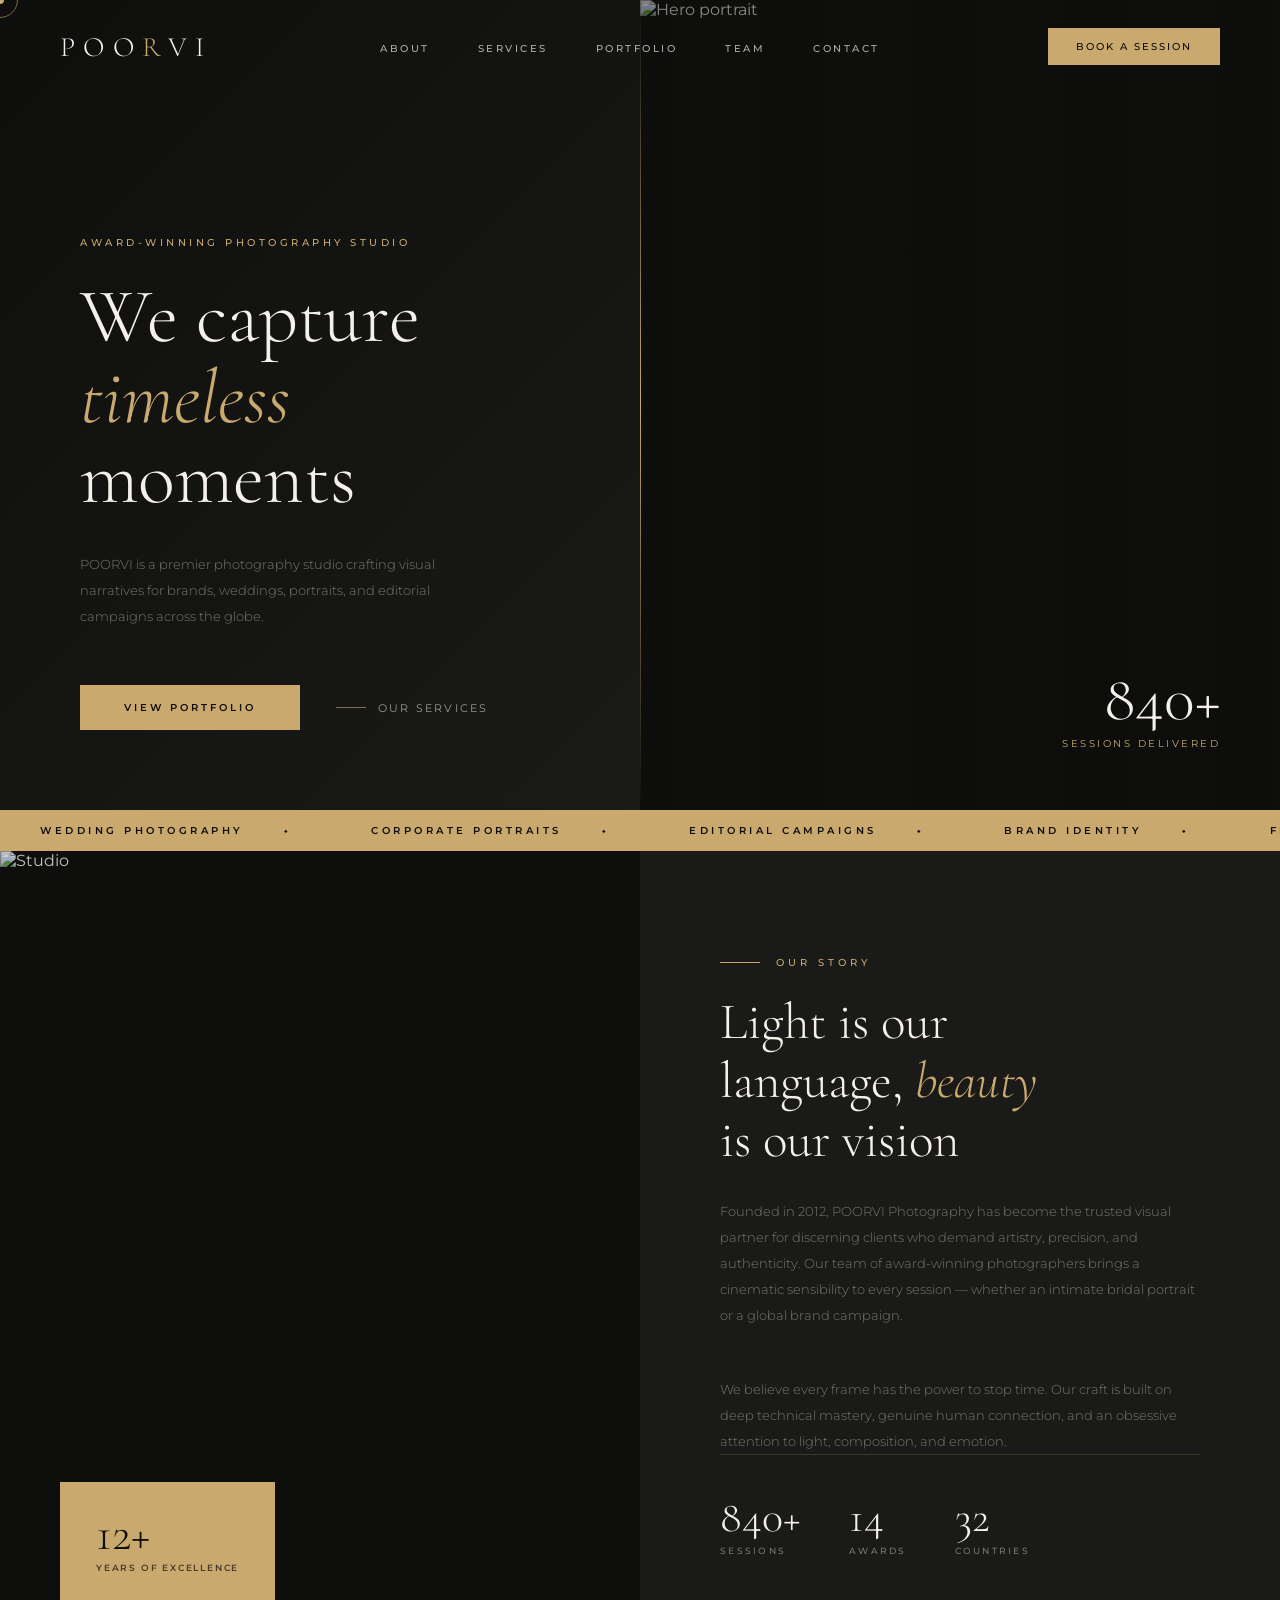
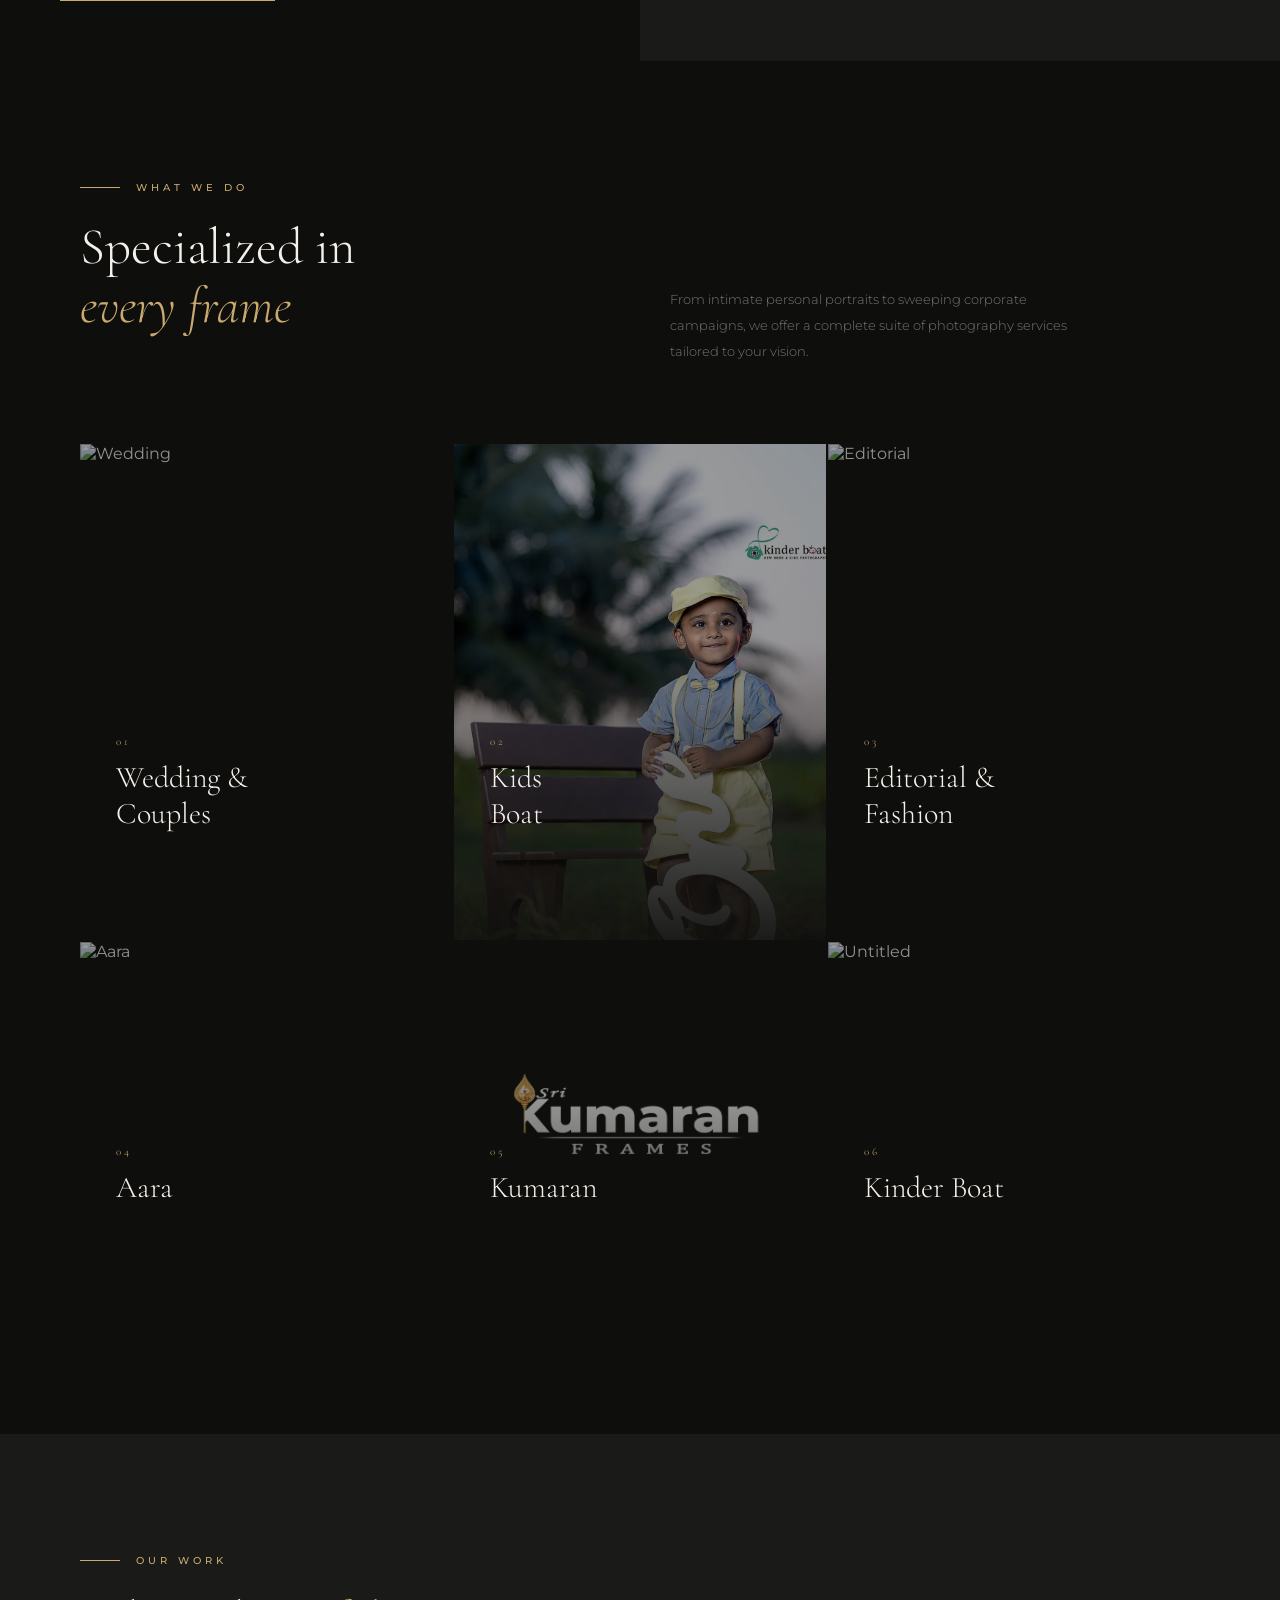
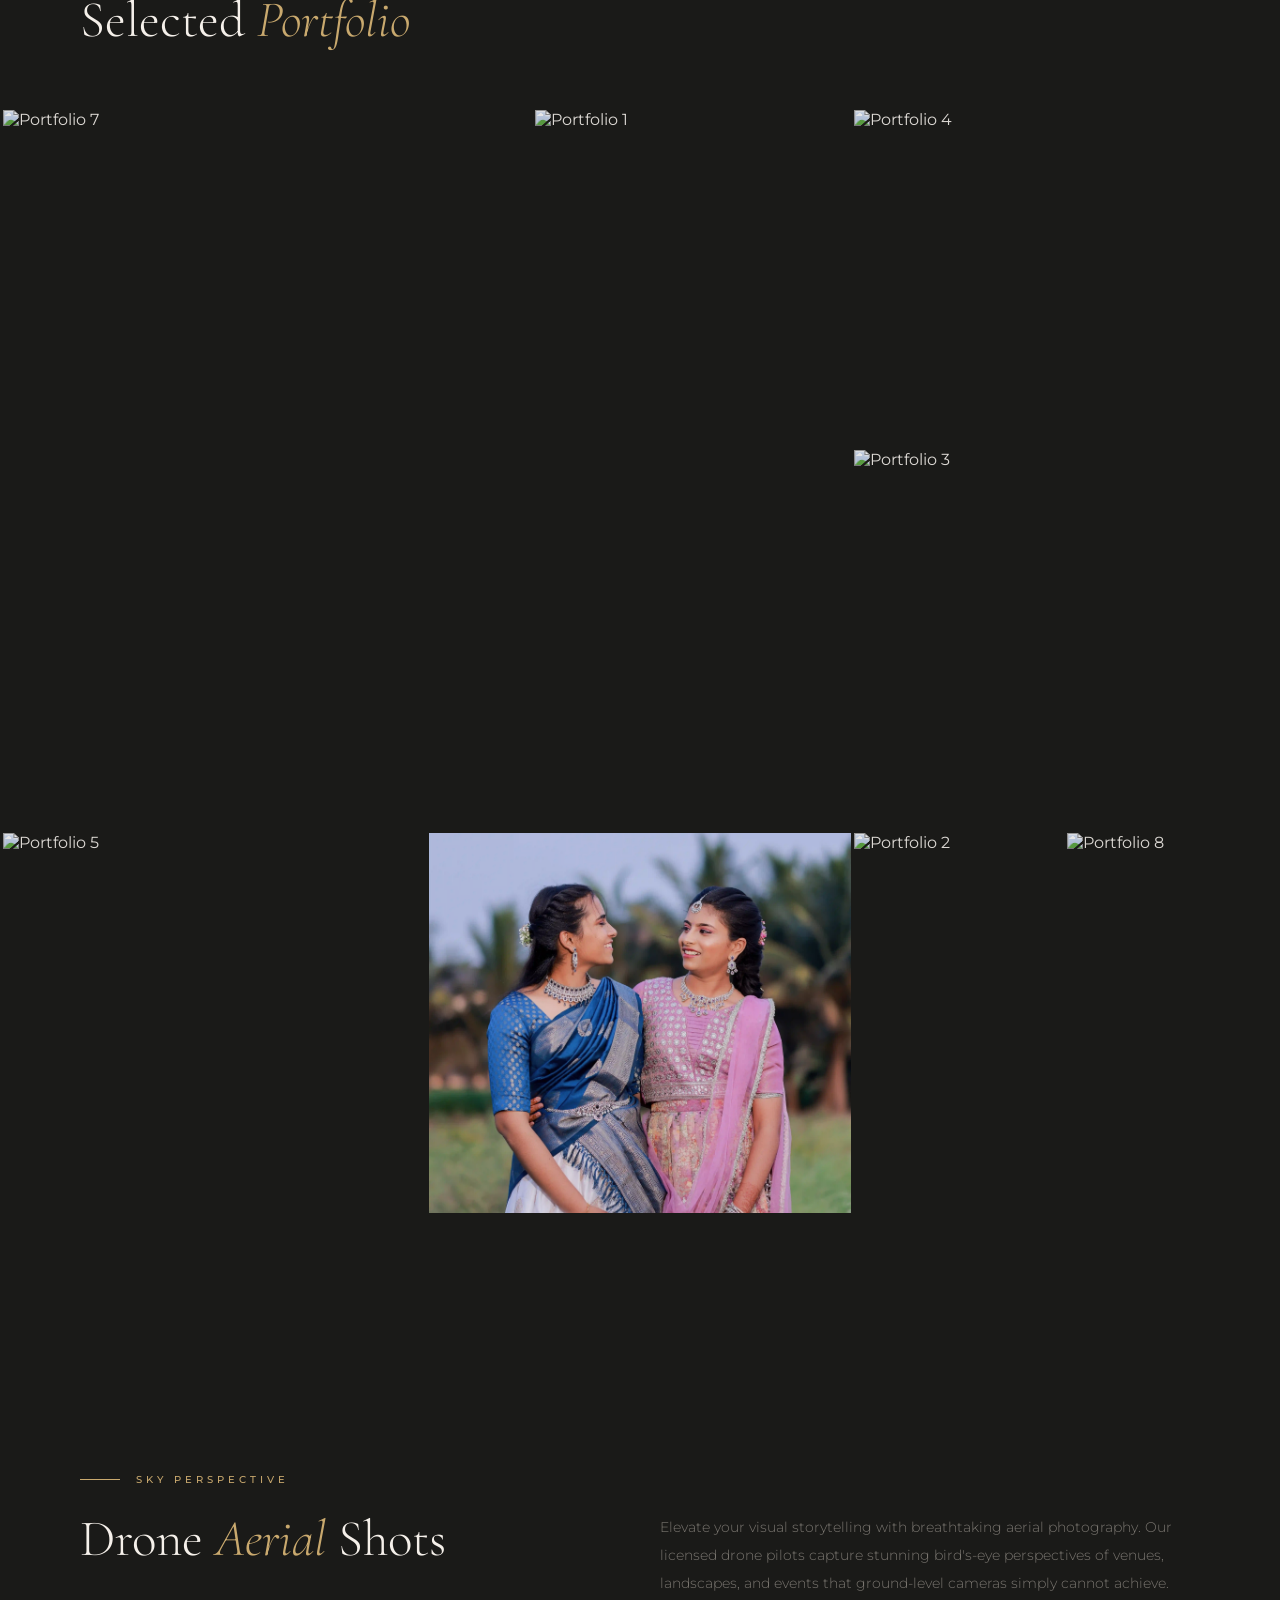
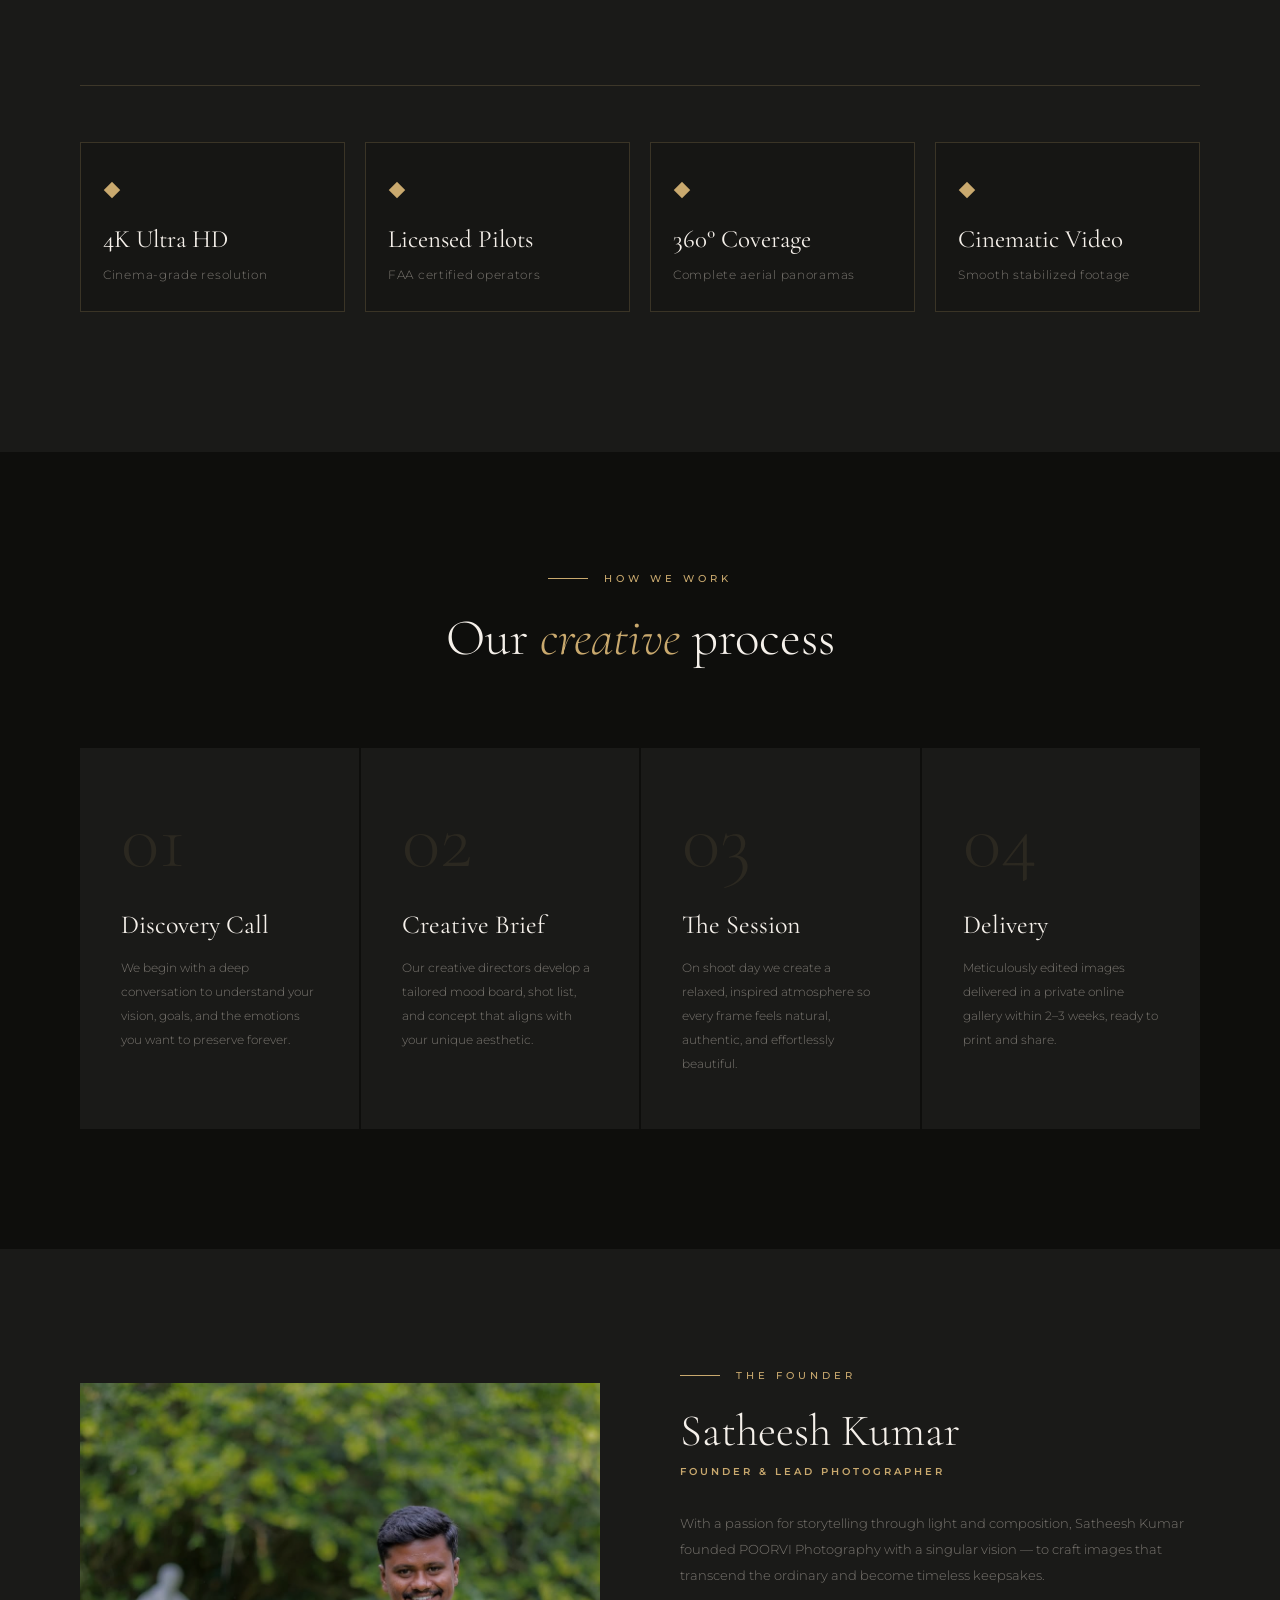
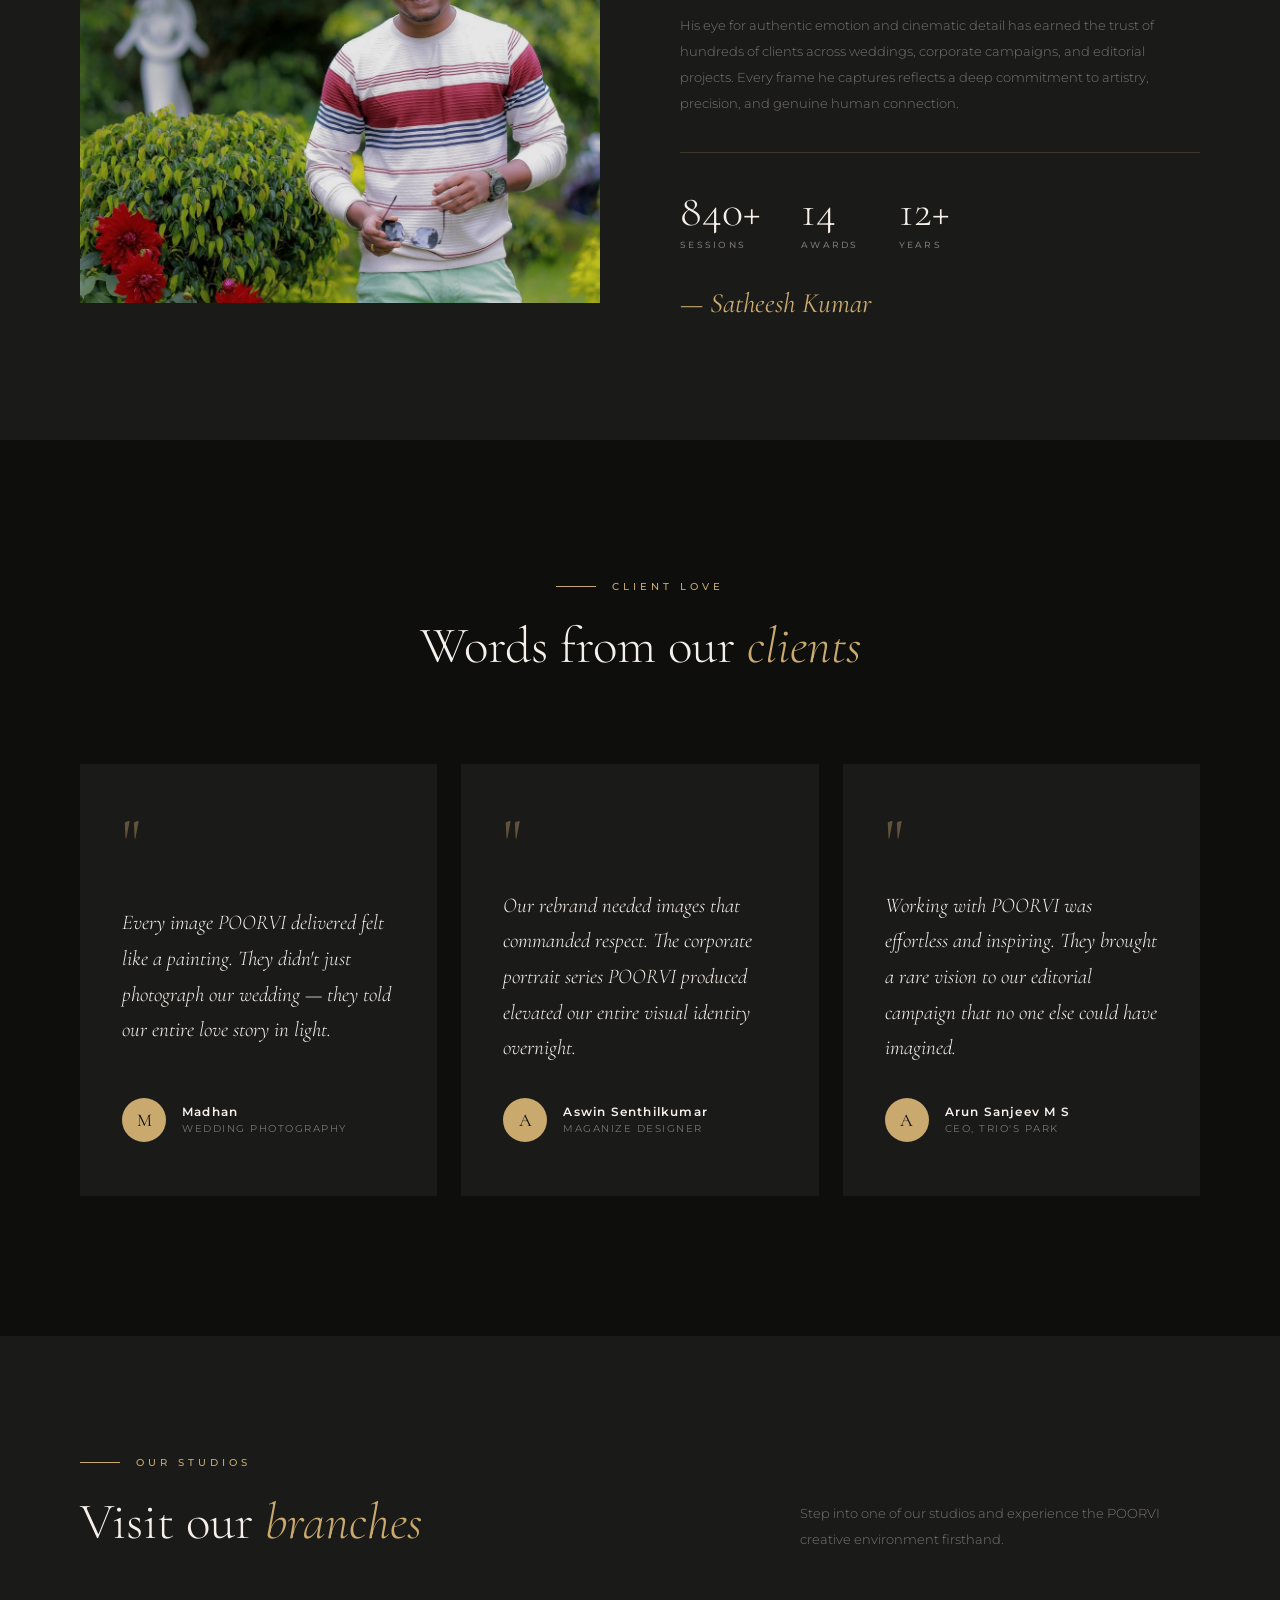
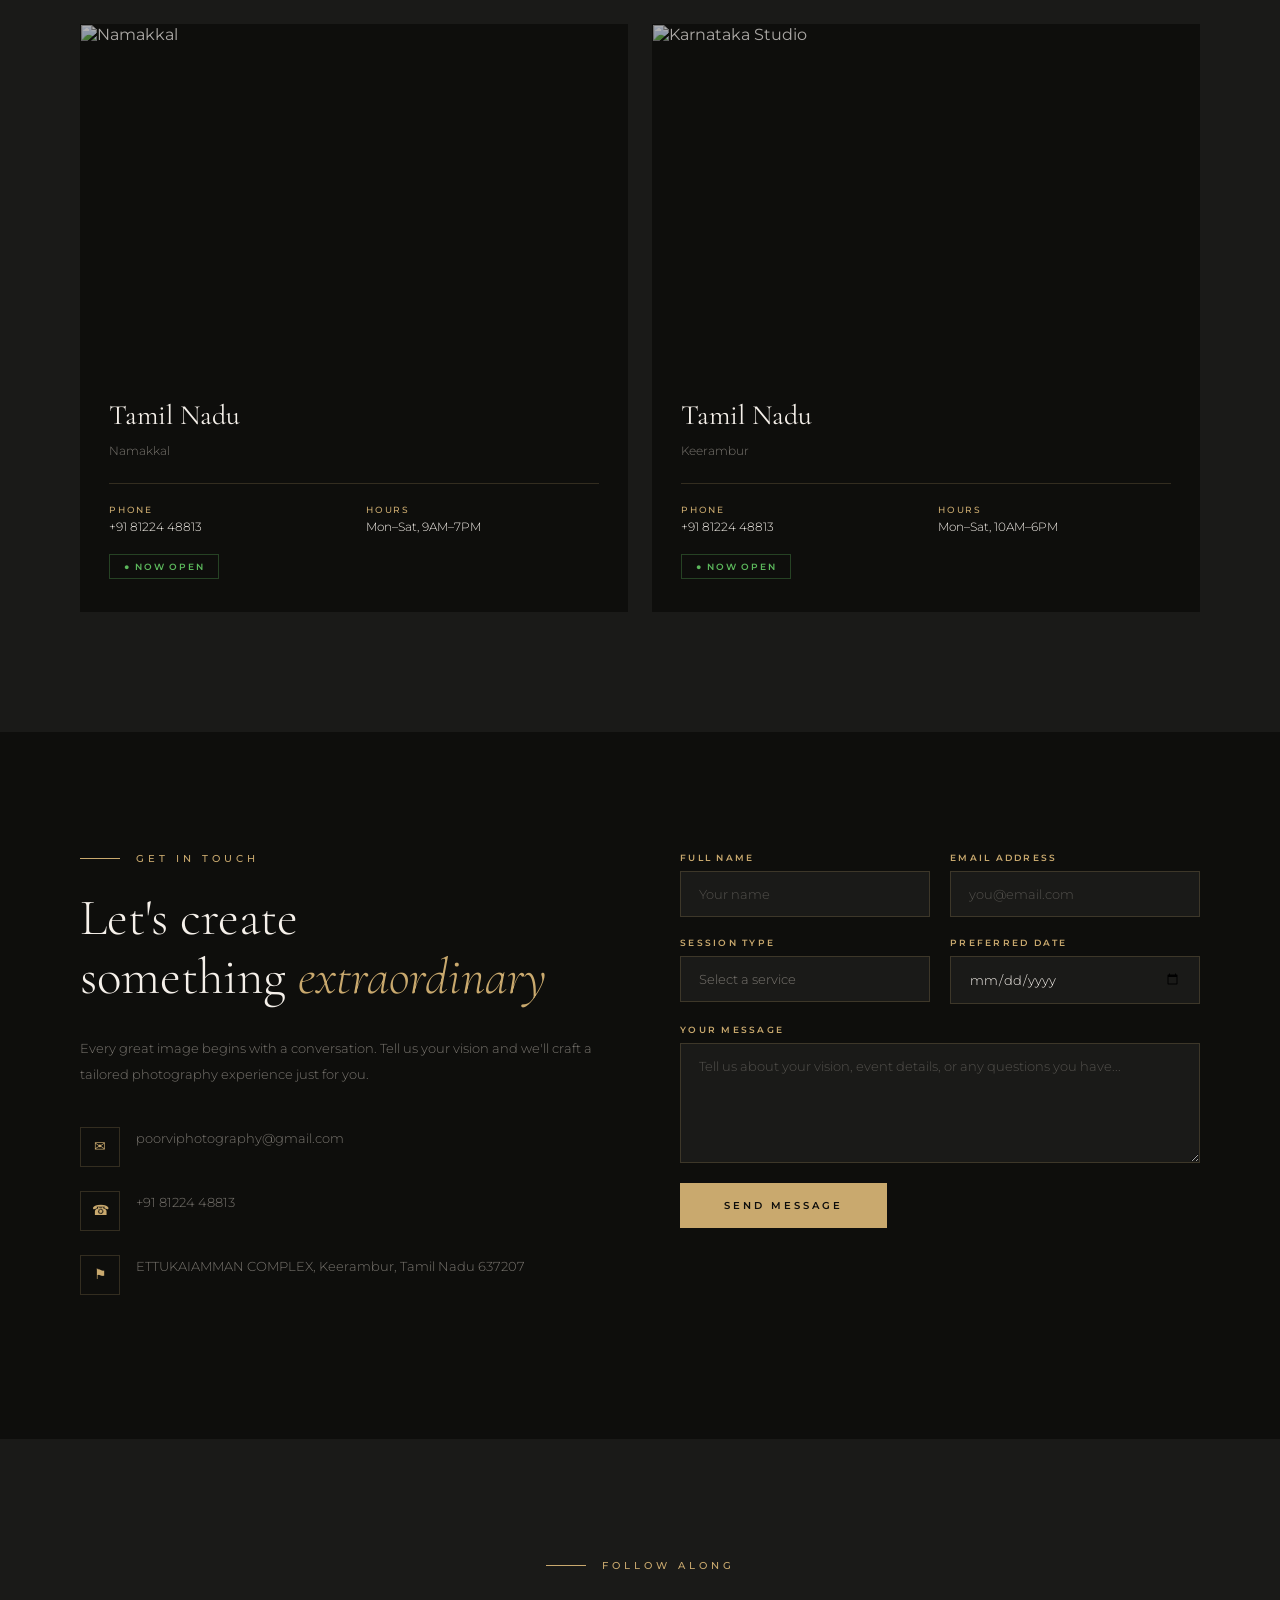
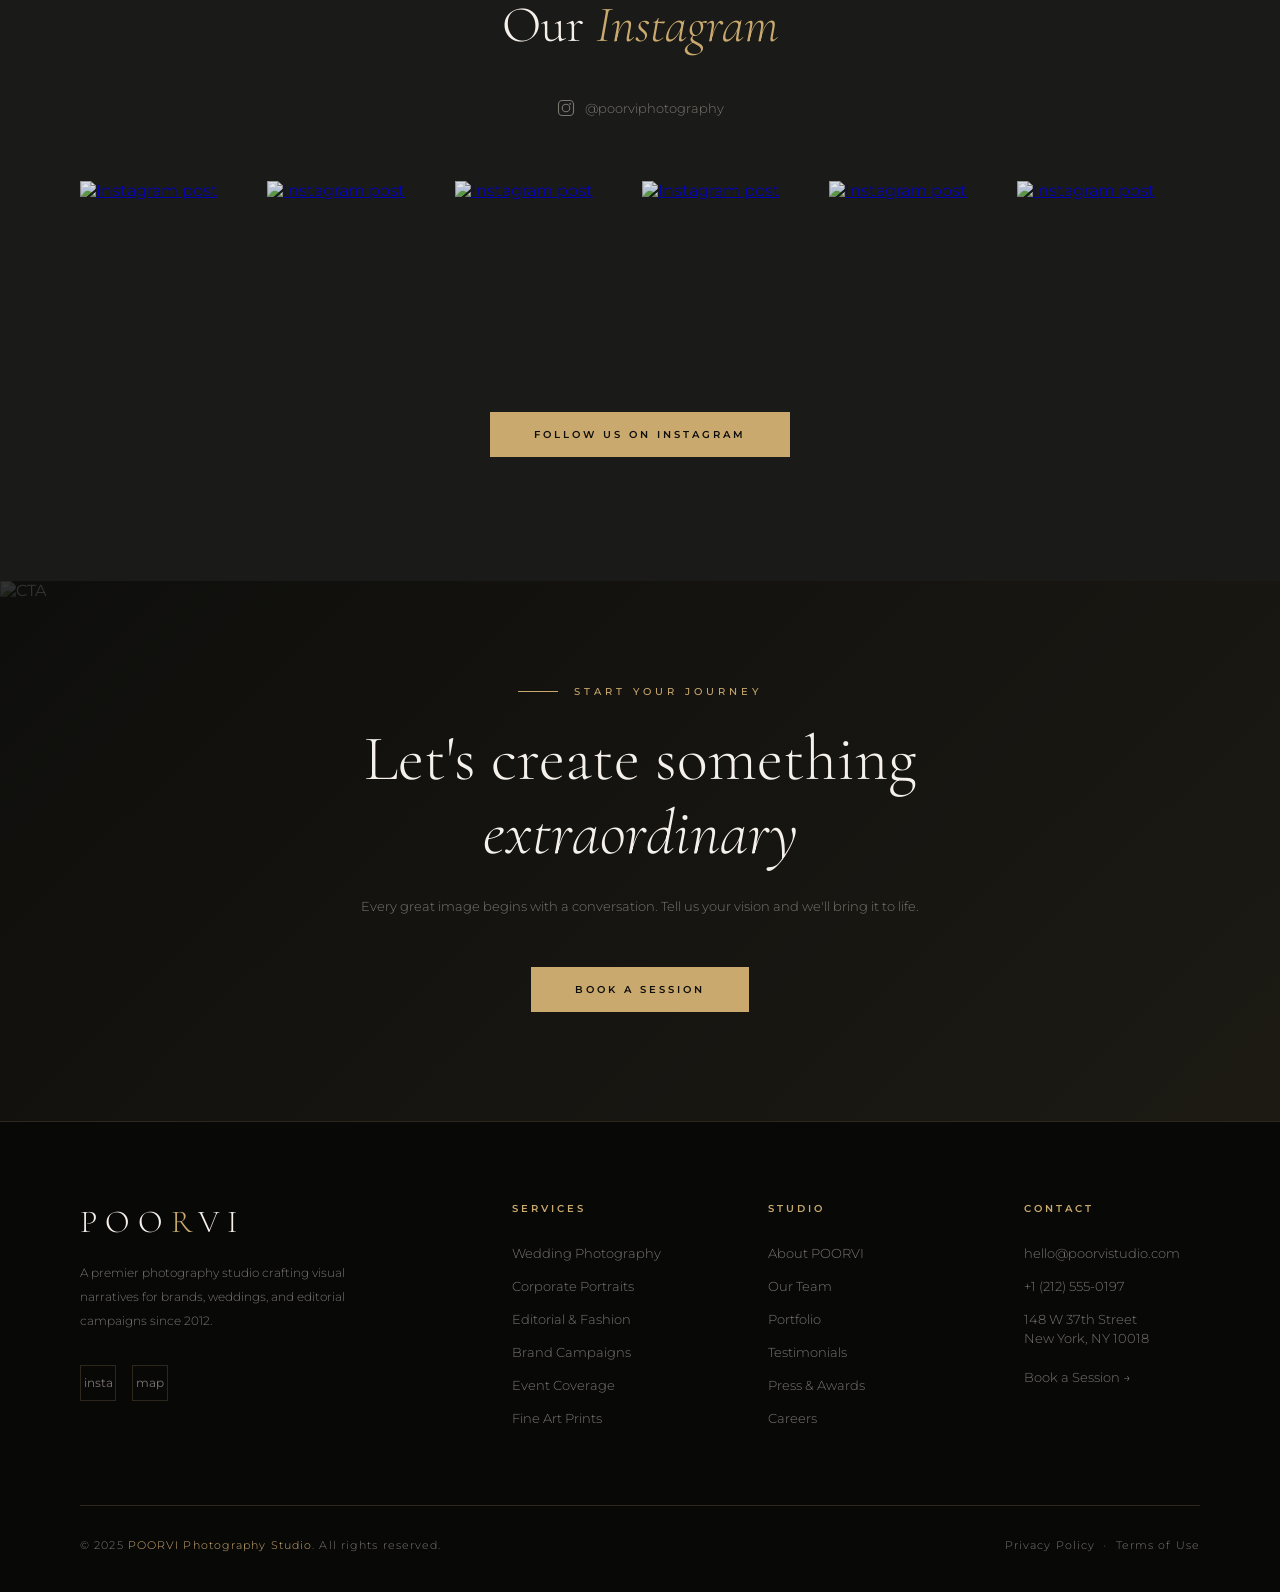
==== commit abbc4550: "done" ====
--- a/index.html
+++ b/index.html
@@ -586,6 +586,11 @@
         opacity: 1;
         transform: translateY(0);
       }
+      .service-card:nth-child(4),
+      .service-card:nth-child(5),
+      .service-card:nth-child(6) {
+        aspect-ratio: 3/3;
+      }
       .service-arrow svg {
         fill: var(--gold);
       }
@@ -1057,7 +1062,7 @@
       }
       .branches-grid {
         display: grid;
-        grid-template-columns: repeat(3, 1fr);
+        grid-template-columns: repeat(2, 1fr);
         gap: 24px;
       }
       .branch-card {
@@ -2835,7 +2840,7 @@
             <div class="testimonial-avatar">A</div>
             <div>
               <div class="testimonial-name">Aswin Senthilkumar</div>
-              <div class="testimonial-event">Maganize Designer </div>
+              <div class="testimonial-event">Maganize Designer</div>
             </div>
           </div>
         </div>
@@ -2850,9 +2855,7 @@
             <div class="testimonial-avatar">A</div>
             <div>
               <div class="testimonial-name">Arun Sanjeev M S</div>
-              <div class="testimonial-event">
-                CEO, Trio's Park
-              </div>
+              <div class="testimonial-event">CEO, Trio's Park</div>
             </div>
           </div>
         </div>
@@ -2927,14 +2930,12 @@
           <div class="branch-image">
             <img
               src="https://images.unsplash.com/photo-1590050752117-238cb0fb12b1?w=800&q=85"
-              alt="Tamil Nadu Studio"
+              alt="Namakkal"
             />
           </div>
           <div class="branch-info">
             <div class="branch-city">Tamil Nadu</div>
-            <div class="branch-address">
-              Nungambakkam High Road, Chennai<br />Tamil Nadu 600034, India
-            </div>
+            <div class="branch-address">Namakkal <br /></div>
             <div class="branch-details">
               <div class="branch-detail-item">
                 <div class="branch-detail-label">Phone</div>
@@ -2956,10 +2957,8 @@
             />
           </div>
           <div class="branch-info">
-            <div class="branch-city">Karnataka</div>
-            <div class="branch-address">
-              Indiranagar 100 Feet Road, Bengaluru<br />Karnataka 560038, India
-            </div>
+            <div class="branch-city">Tamil Nadu</div>
+            <div class="branch-address">Keerambur<br /></div>
             <div class="branch-details">
               <div class="branch-detail-item">
                 <div class="branch-detail-label">Phone</div>
@@ -2971,31 +2970,6 @@
               </div>
             </div>
             <div class="branch-status open">● Now Open</div>
-          </div>
-        </div>
-        <div class="branch-card reveal">
-          <div class="branch-image">
-            <img
-              src="https://images.unsplash.com/photo-1602216056096-3b40cc0c9944?w=800&q=85"
-              alt="Kerala Studio"
-            />
-          </div>
-          <div class="branch-info">
-            <div class="branch-city">Kerala</div>
-            <div class="branch-address">
-              Marine Drive, Ernakulam, Kochi<br />Kerala 682031, India
-            </div>
-            <div class="branch-details">
-              <div class="branch-detail-item">
-                <div class="branch-detail-label">Phone</div>
-                <div class="branch-detail-value">+91 81224 48813</div>
-              </div>
-              <div class="branch-detail-item">
-                <div class="branch-detail-label">Hours</div>
-                <div class="branch-detail-value">Mon–Sat, 10AM–8PM</div>
-              </div>
-            </div>
-            <div class="branch-status coming">◇ Coming Soon</div>
           </div>
         </div>
       </div>
@@ -3016,7 +2990,7 @@
           <ul class="contact-info-list reveal">
             <li>
               <div class="contact-info-icon">&#9993;</div>
-              <div>hello@poorvistudio.com</div>
+              <div>poorviphotography@gmail.com</div>
             </li>
             <li>
               <div class="contact-info-icon">&#9742;</div>
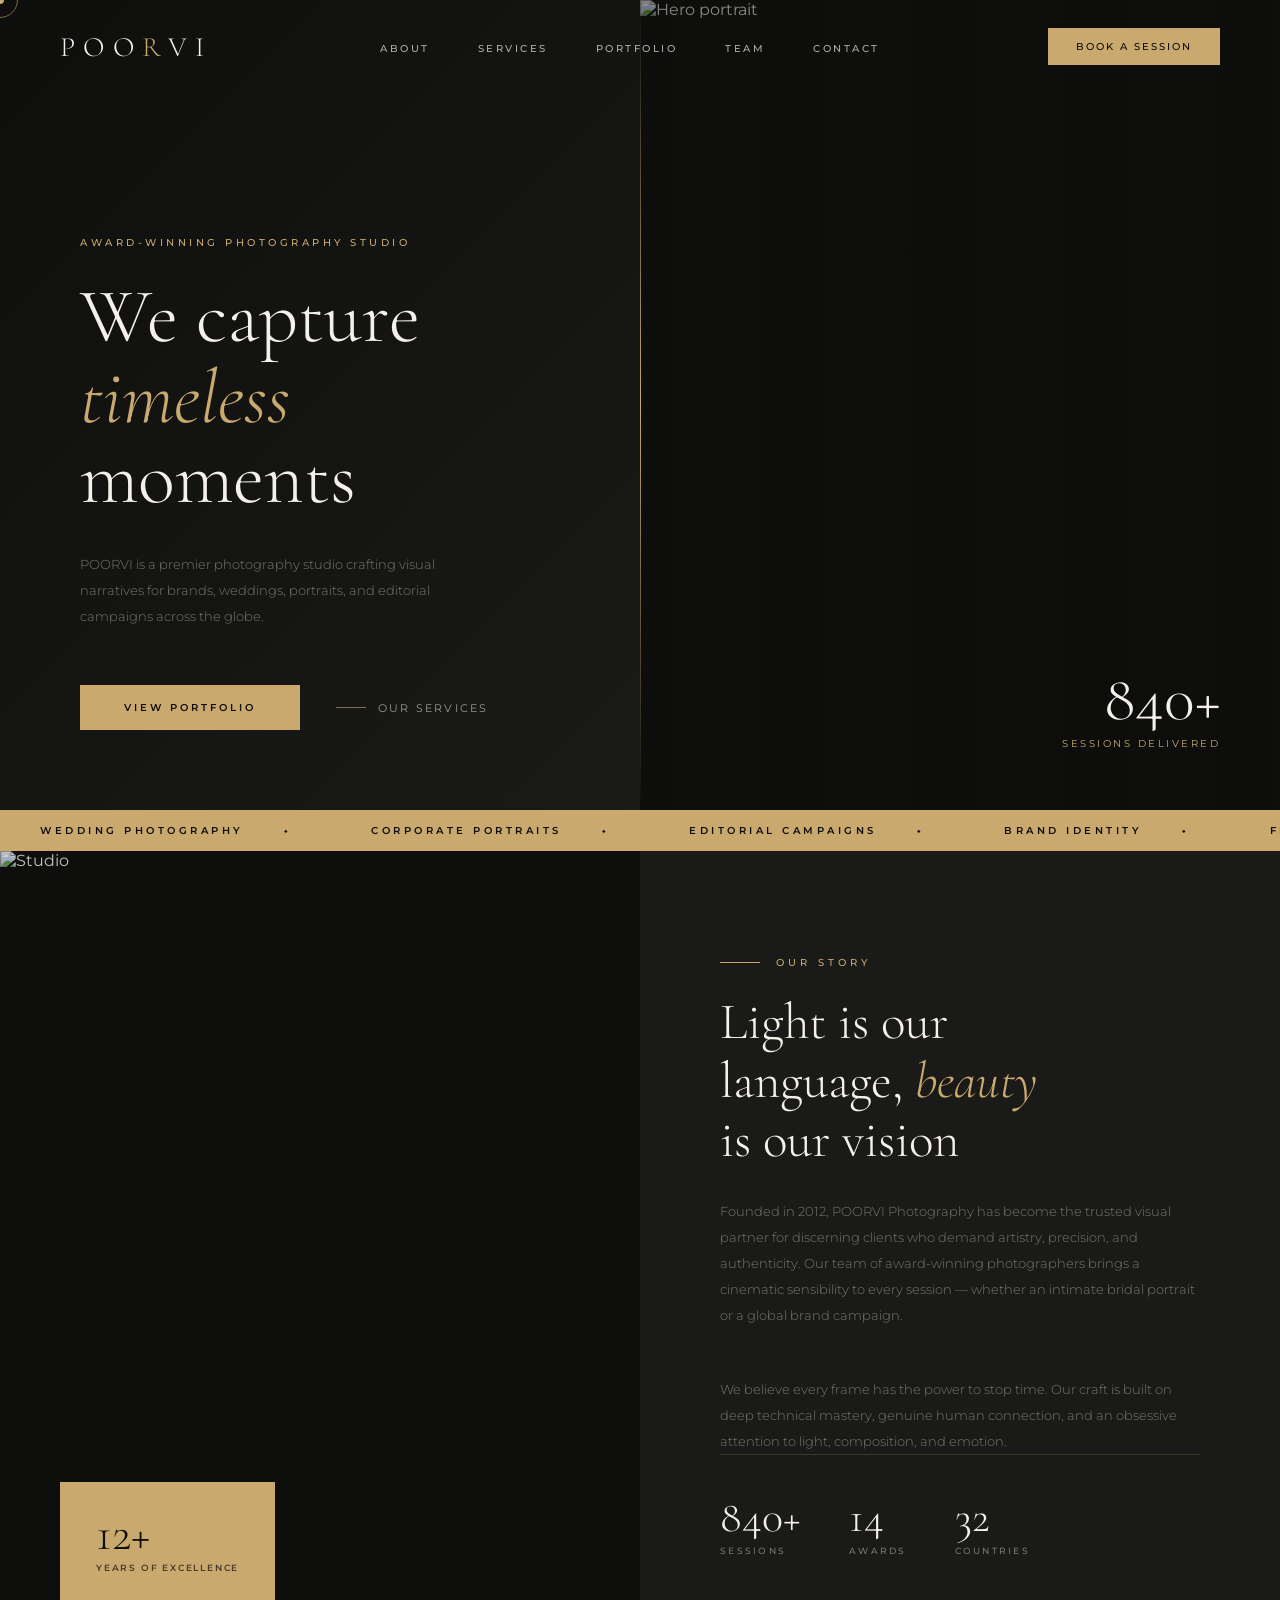
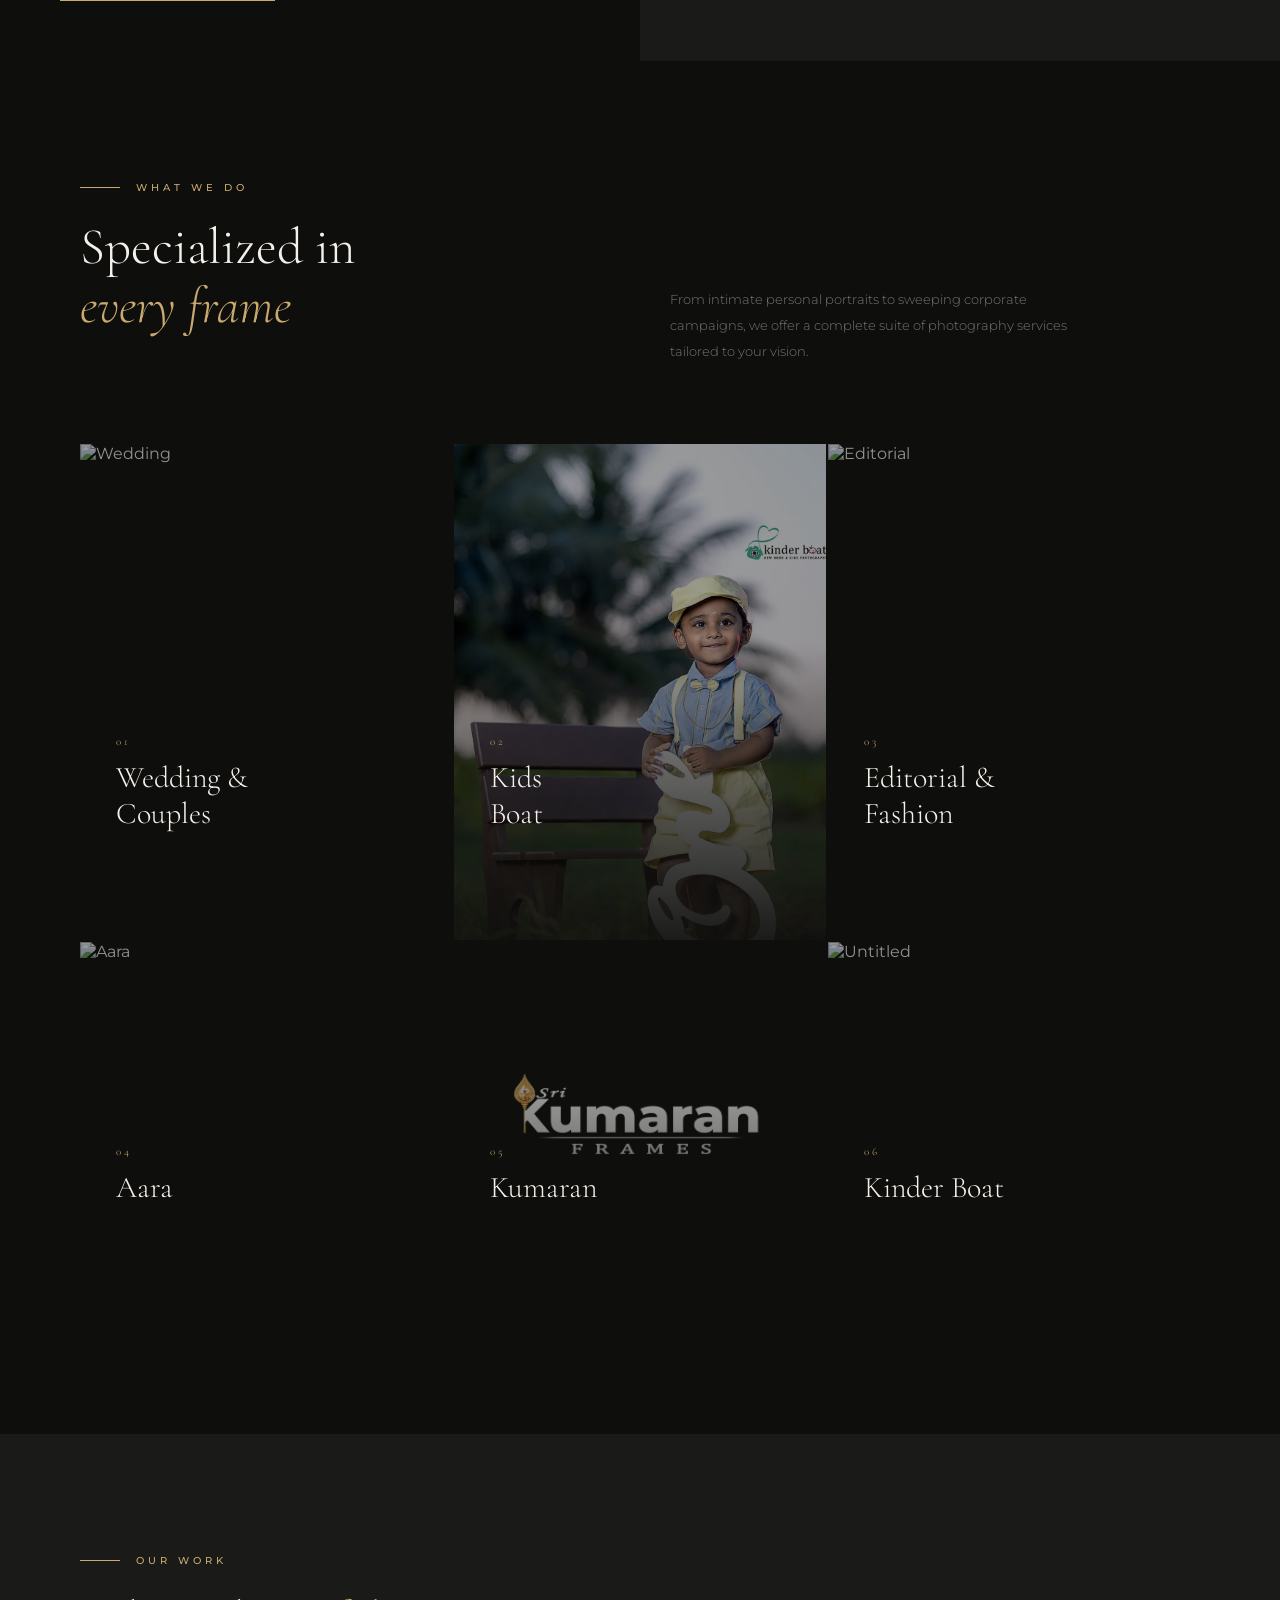
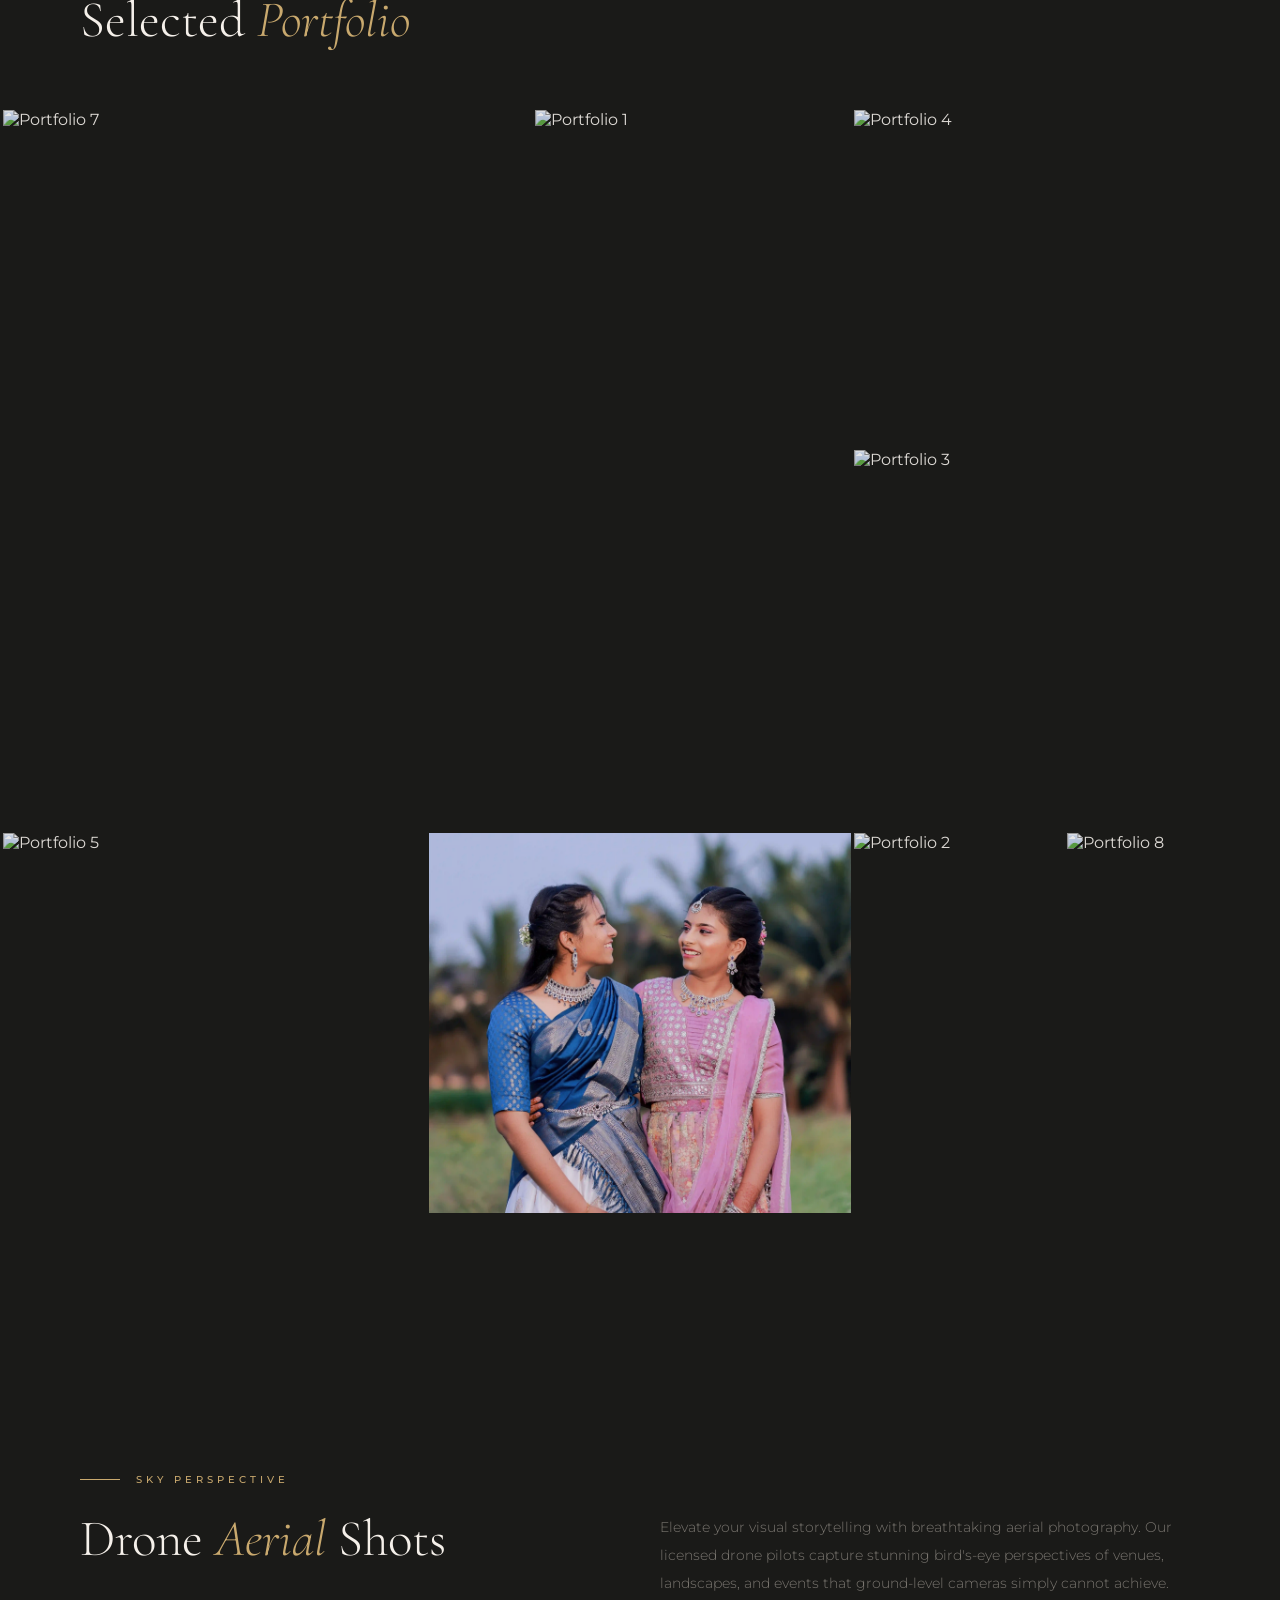
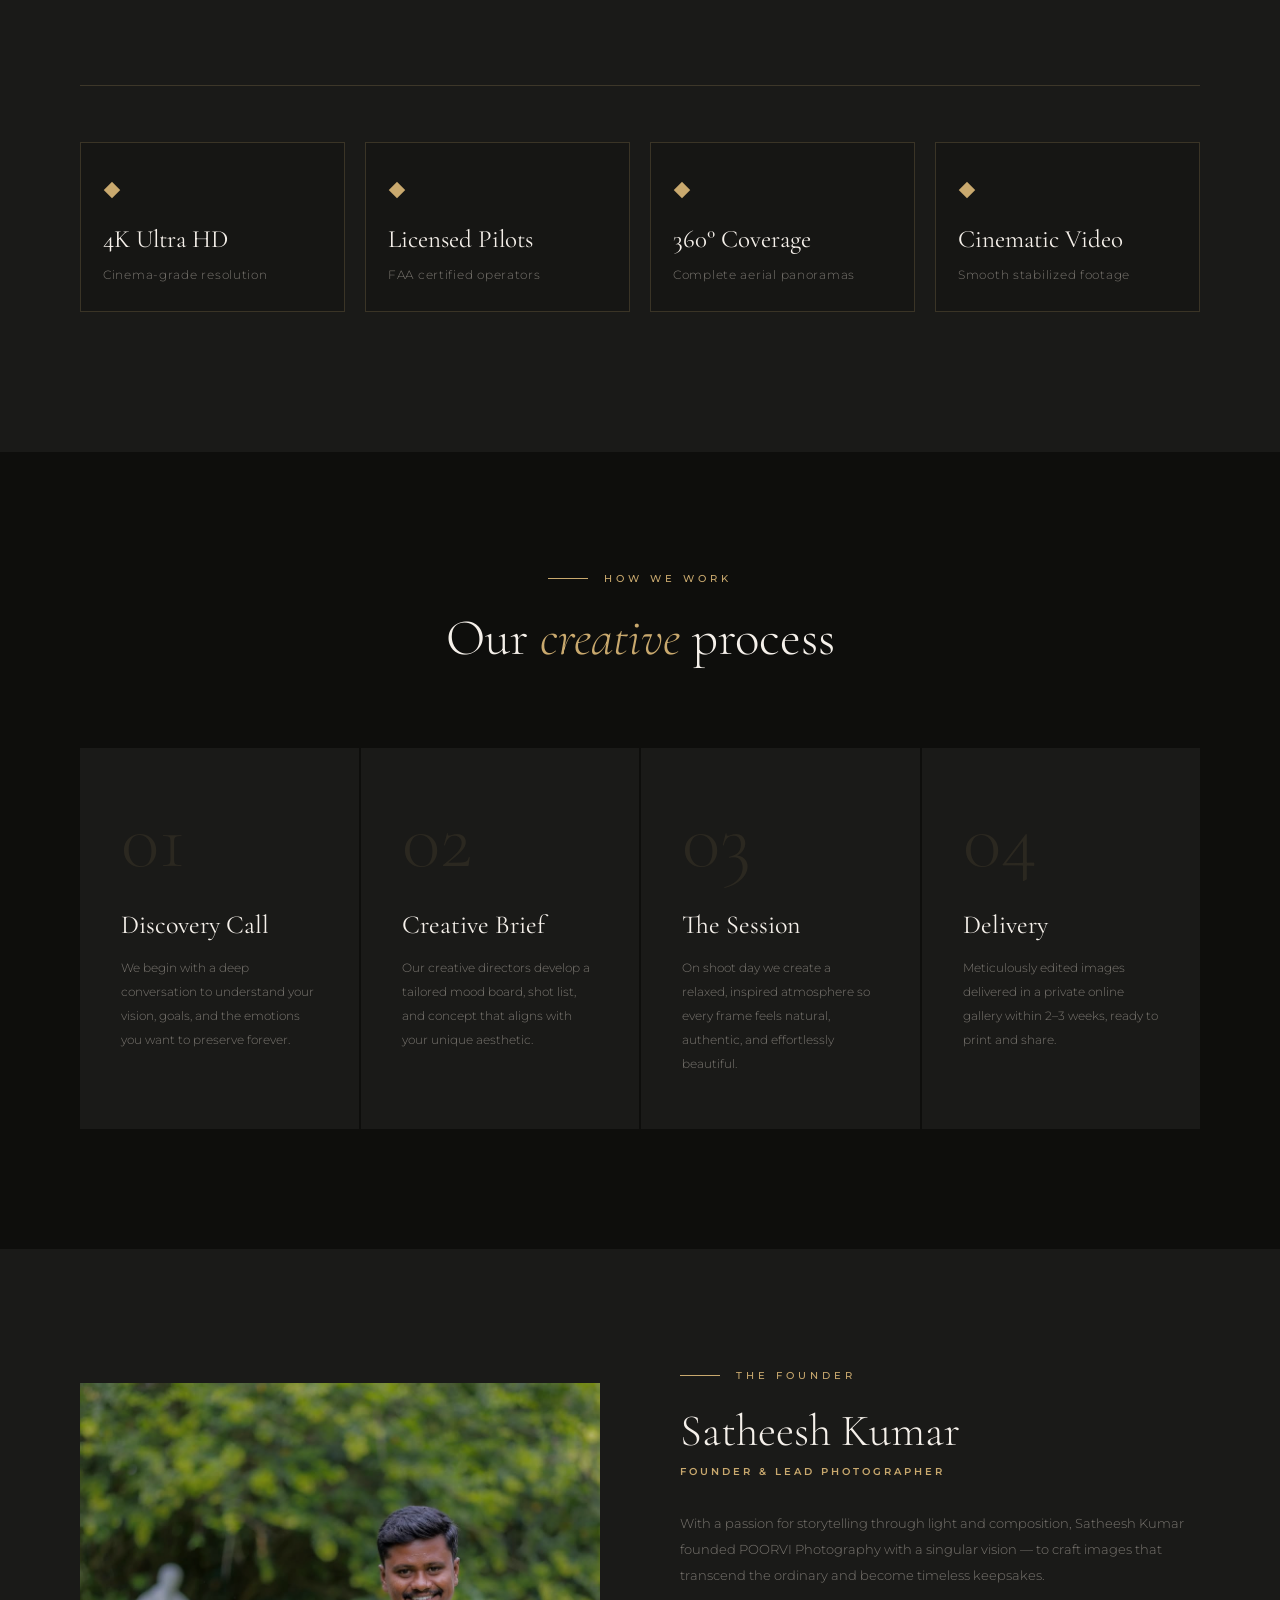
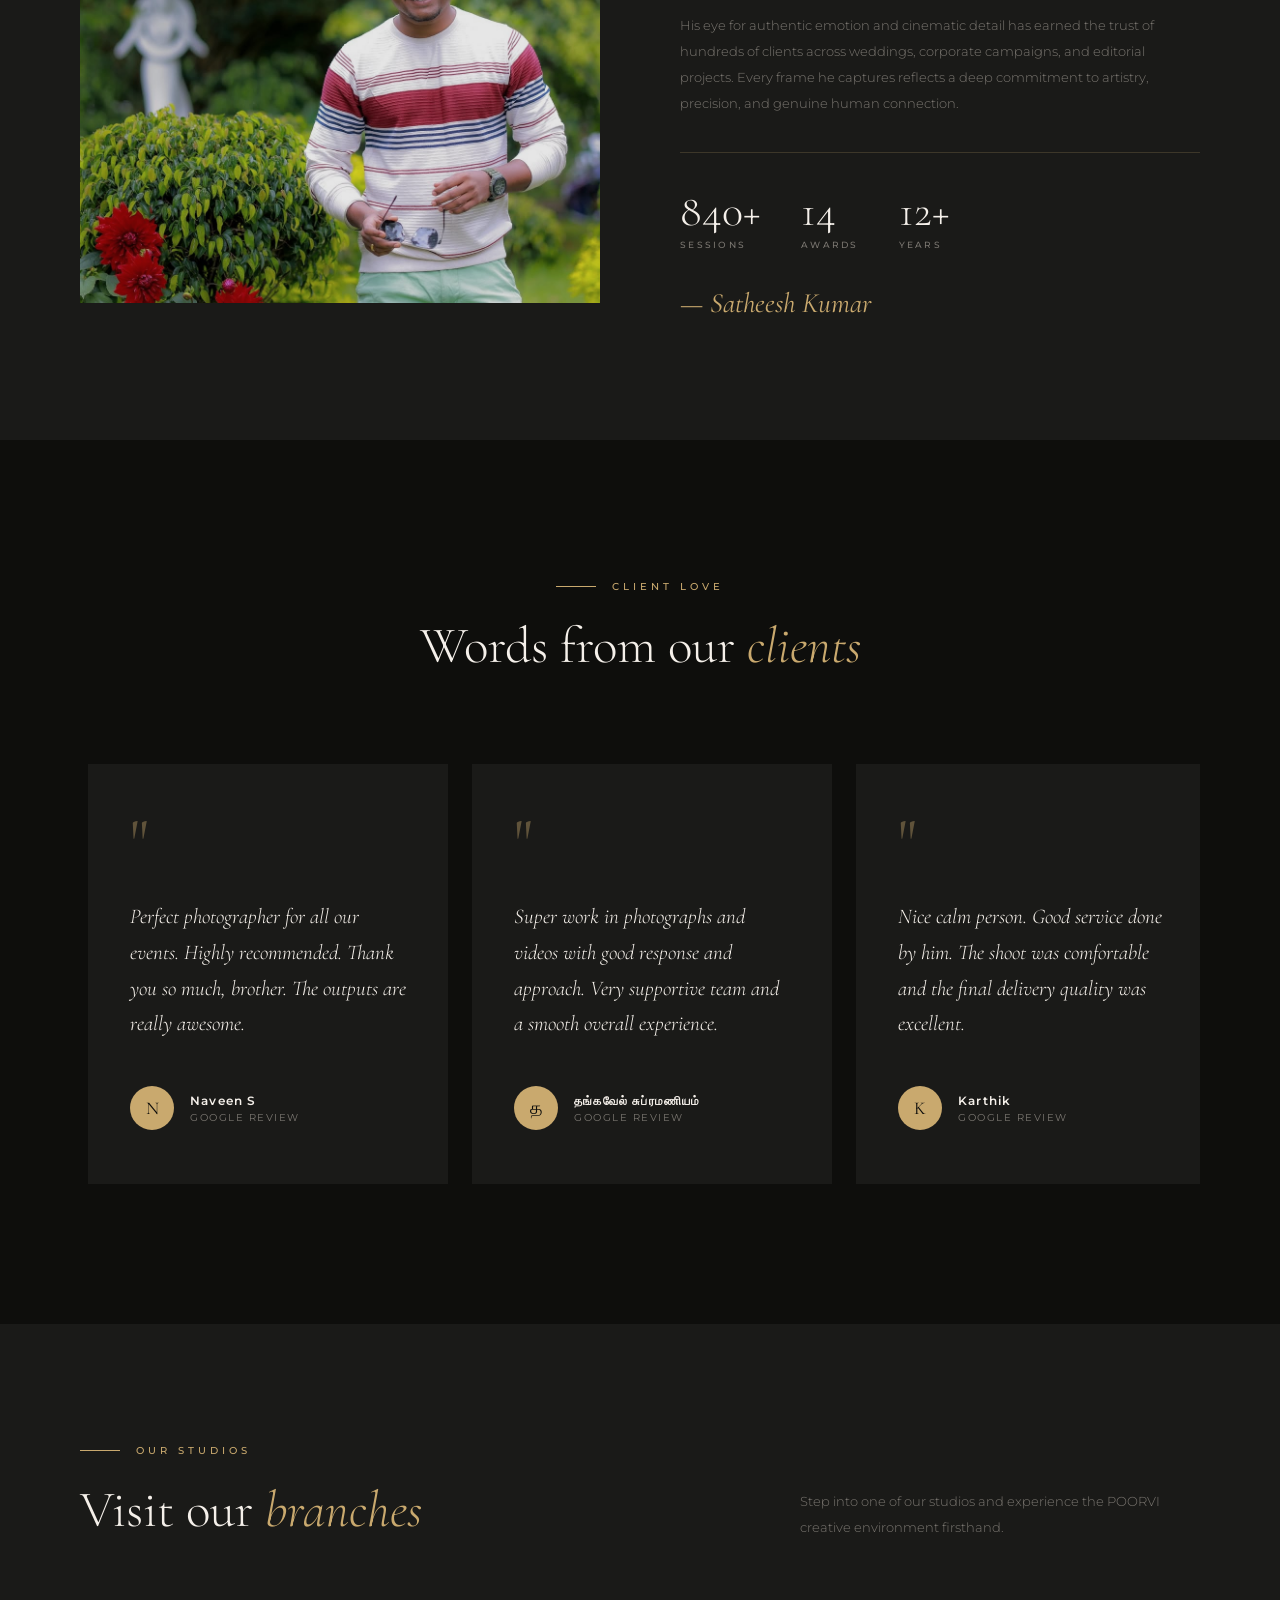
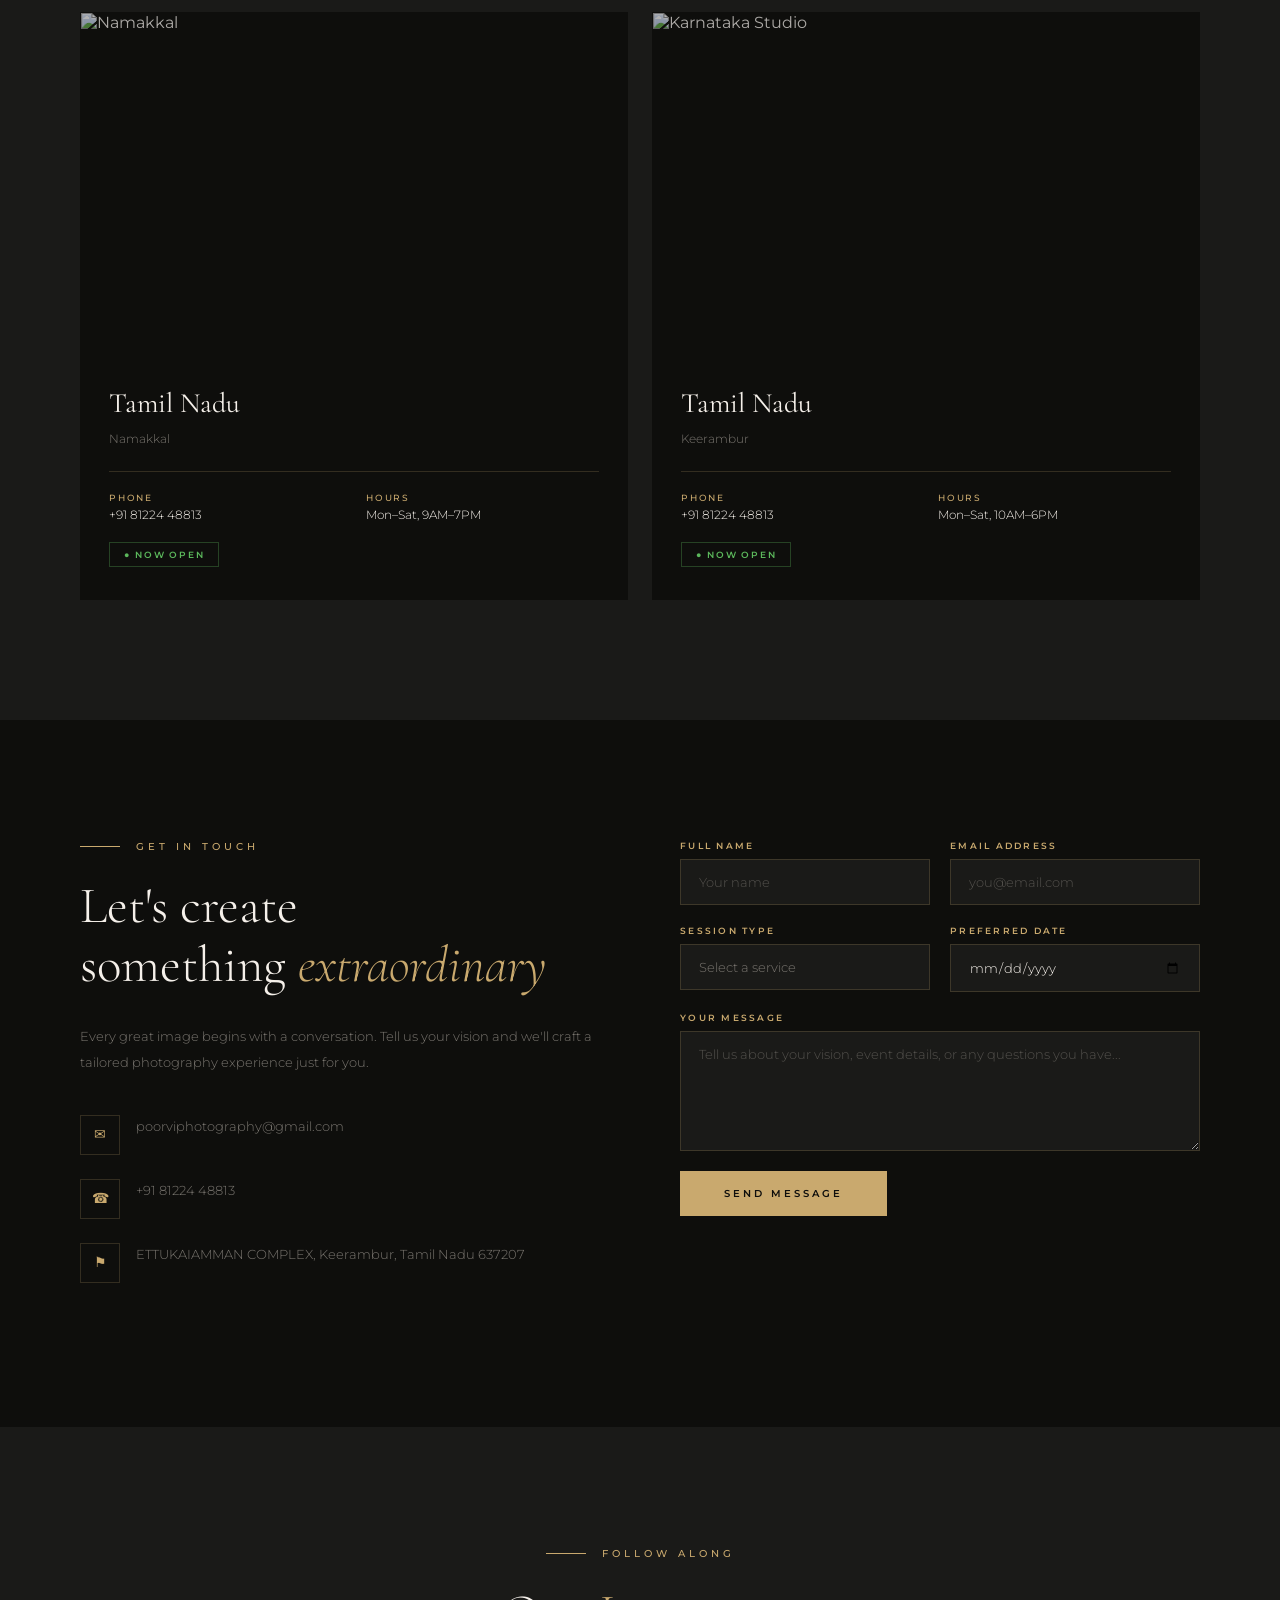
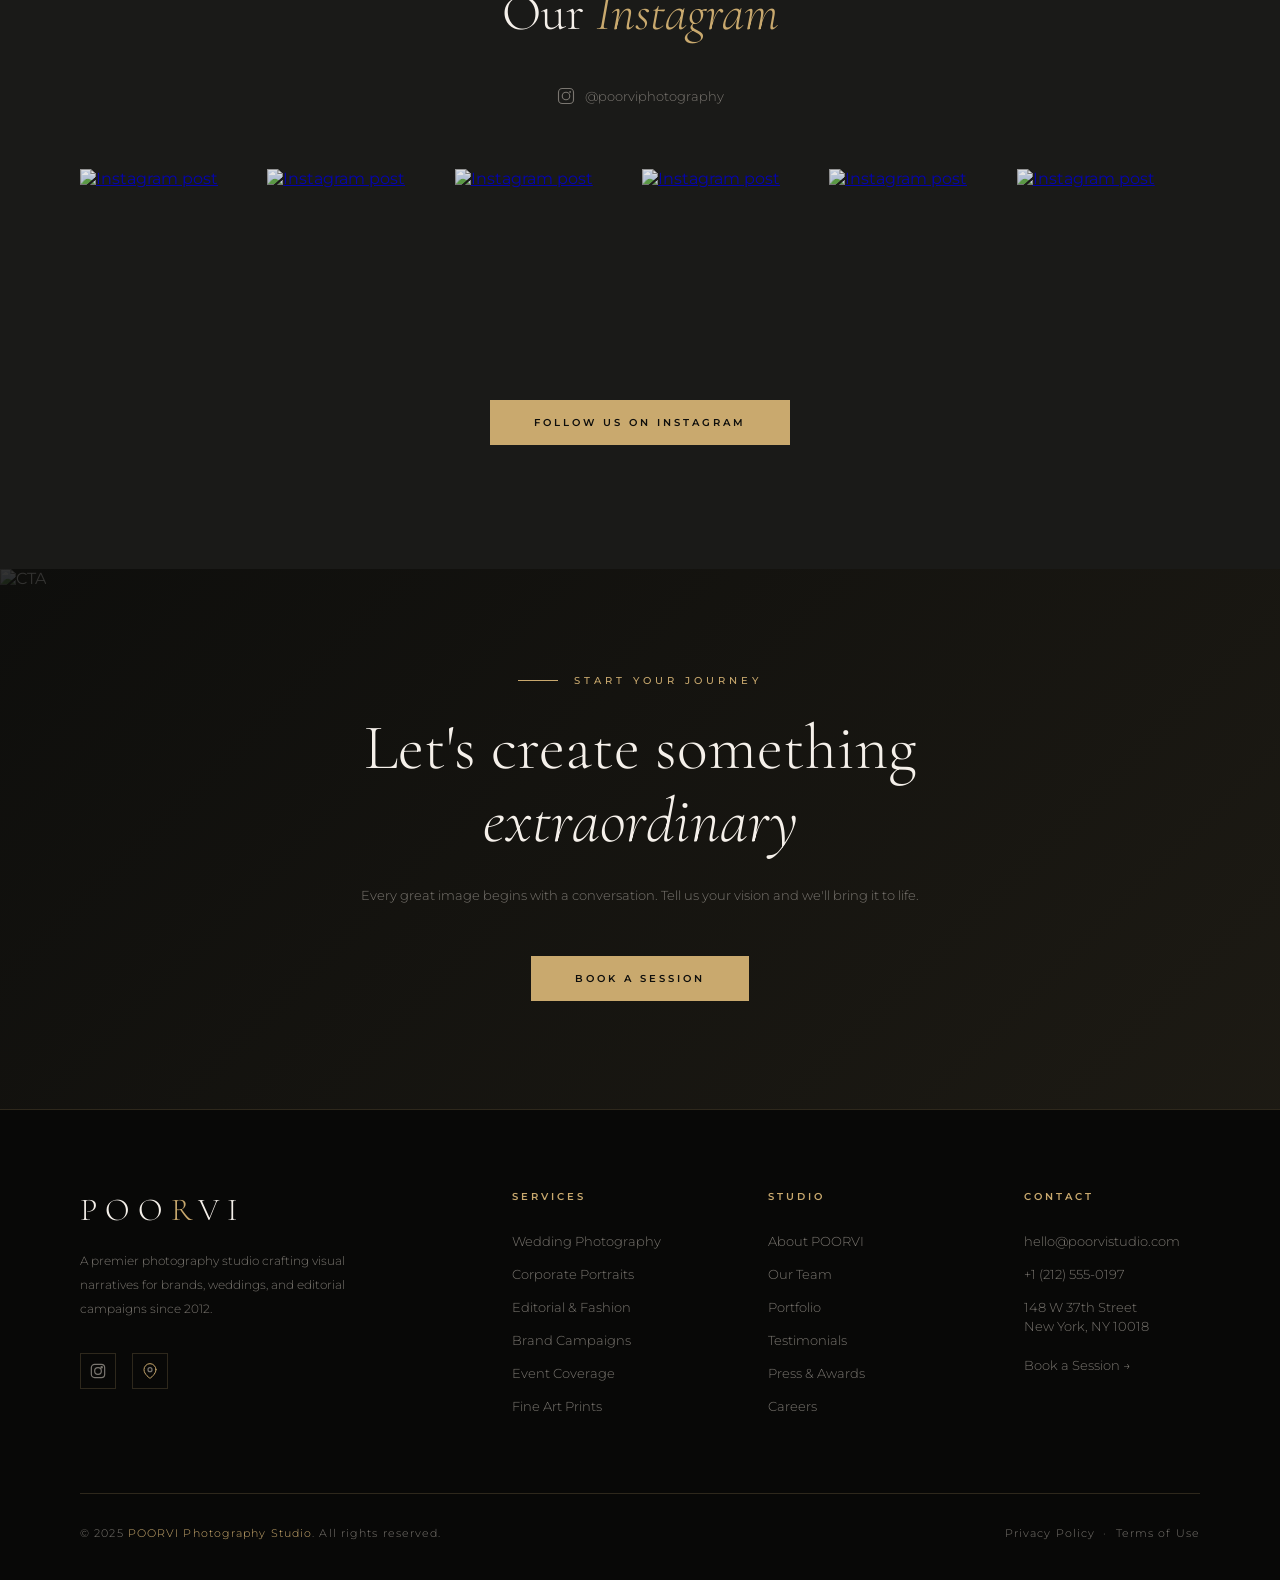
==== commit 3148ef8b: "reviews added and seo" ====
--- a/index.html
+++ b/index.html
@@ -4,6 +4,36 @@
     <meta charset="UTF-8" />
     <meta name="viewport" content="width=device-width, initial-scale=1.0" />
     <title>POORVI — Photography Studio</title>
+    <meta
+      name="description"
+      content="POORVI Photography Studio captures timeless wedding, portrait, corporate, editorial, and event moments in Namakkal and Keerambur, Tamil Nadu."
+    />
+    <meta
+      name="keywords"
+      content="Poorvi Photography, wedding photographer Namakkal, portrait photographer Keerambur, corporate photography Tamil Nadu, event photography Namakkal"
+    />
+    <meta name="author" content="POORVI Photography Studio" />
+    <meta
+      name="robots"
+      content="index, follow, max-image-preview:large, max-snippet:-1, max-video-preview:-1"
+    />
+    <meta name="theme-color" content="#0e0e0c" />
+    <meta property="og:type" content="website" />
+    <meta property="og:site_name" content="POORVI Photography Studio" />
+    <meta property="og:title" content="POORVI — Photography Studio" />
+    <meta
+      property="og:description"
+      content="Timeless wedding, portrait, and commercial photography by POORVI in Namakkal and Keerambur."
+    />
+    <meta property="og:url" content="https://poorvi.triospark.in/" />
+    <meta property="og:image" content="https://poorvi.triospark.in/assets/logo.png" />
+    <meta name="twitter:card" content="summary_large_image" />
+    <meta name="twitter:title" content="POORVI — Photography Studio" />
+    <meta
+      name="twitter:description"
+      content="Book POORVI Photography Studio for wedding, portrait, and event photography in Tamil Nadu."
+    />
+    <meta name="twitter:image" content="https://poorvi.triospark.in/assets/logo.png" />
     <link rel="preconnect" href="https://fonts.googleapis.com" />
     <link rel="preconnect" href="https://fonts.gstatic.com" crossorigin />
     <link
@@ -966,6 +996,7 @@
         padding: 140px 80px;
         background: var(--dark);
         text-align: center;
+        overflow: hidden;
       }
       .testimonials-header {
         margin-bottom: 88px;
@@ -973,14 +1004,24 @@
         margin-left: auto;
         margin-right: auto;
       }
+      .testimonial-marquee {
+        overflow: hidden;
+      }
       .testimonial-cards {
-        display: grid;
-        grid-template-columns: repeat(3, minmax(280px, 1fr));
+        display: flex;
+        width: max-content;
         gap: 24px;
-        max-width: 1320px;
-        margin: 0 auto;
+        padding: 0 8px;
+        animation: testimonialMarquee 42s linear infinite;
+        will-change: transform;
+      }
+      .testimonial-marquee:hover .testimonial-cards,
+      .testimonial-marquee:active .testimonial-cards {
+        animation-play-state: paused;
       }
       .testimonial-card {
+        flex: 0 0 360px;
+        max-width: 360px;
         background: var(--charcoal);
         padding: 52px 42px;
         border-bottom: 2px solid transparent;
@@ -992,9 +1033,6 @@
         display: flex;
         flex-direction: column;
         justify-content: space-between;
-      }
-      .testimonial-card.t-dup {
-        display: none;
       }
       .testimonial-card:hover {
         border-color: var(--gold);
@@ -1047,6 +1085,14 @@
         text-transform: uppercase;
         color: var(--muted);
         margin-top: 3px;
+      }
+      @keyframes testimonialMarquee {
+        0% {
+          transform: translateX(0);
+        }
+        100% {
+          transform: translateX(-50%);
+        }
       }
 
       /* ─── BRANCHES ─── */
@@ -1755,8 +1801,11 @@
           gap: 48px;
         }
         .testimonial-cards {
-          grid-template-columns: 1fr 1fr;
           gap: 18px;
+        }
+        .testimonial-card {
+          flex: 0 0 320px;
+          max-width: 320px;
         }
 
         .drone {
@@ -1860,9 +1909,9 @@
           gap: 56px;
         }
 
-        .testimonial-cards {
-          max-width: 640px;
-          margin: 0 auto;
+        .testimonial-card {
+          flex: 0 0 340px;
+          max-width: 340px;
         }
 
         .branches {
@@ -2128,31 +2177,15 @@
           width: max-content;
           gap: 16px;
           padding: 0 24px;
-          animation: testimonialMobileMarquee 26s linear infinite;
-        }
-        .testimonial-cards:hover,
-        .testimonial-cards:active {
-          animation-play-state: paused;
         }
         .testimonial-card {
           flex: 0 0 300px;
           min-height: 340px;
           padding: 34px 26px;
         }
-        .testimonial-card.t-dup {
-          display: flex;
-        }
         .testimonial-text {
           font-size: 18px;
           line-height: 1.65;
-        }
-        @keyframes testimonialMobileMarquee {
-          0% {
-            transform: translateX(0);
-          }
-          100% {
-            transform: translateX(calc(-50% - 8px));
-          }
         }
 
         .branches {
@@ -2556,49 +2589,49 @@
       </div>
       <div class="portfolio-masonry">
         <div class="p-item p-item-1">
-          <img src="assets/Gallery/TO WEB/(7).JPG" alt="Portfolio 7" />
+          <img src="assets/Gallery/TO WEB/(7).JPG" alt="Portfolio 7" loading="lazy" decoding="async" />
           <div class="p-item-overlay">
             <span class="p-item-label">Temple Portraits</span>
           </div>
         </div>
         <div class="p-item p-item-2">
-          <img src="assets/Gallery/TO WEB/(1).webp" alt="Portfolio 1" />
+          <img src="assets/Gallery/TO WEB/(1).webp" alt="Portfolio 1" loading="lazy" decoding="async" />
           <div class="p-item-overlay">
             <span class="p-item-label">Bridal Portraits</span>
           </div>
         </div>
         <div class="p-item p-item-3">
-          <img src="assets/Gallery/TO WEB/(4).webp" alt="Portfolio 4" />
+          <img src="assets/Gallery/TO WEB/(4).webp" alt="Portfolio 4" loading="lazy" decoding="async" />
           <div class="p-item-overlay">
             <span class="p-item-label">Nature Editorial</span>
           </div>
         </div>
         <div class="p-item p-item-4">
-          <img src="assets/Gallery/TO WEB/(3).webp" alt="Portfolio 3" />
+          <img src="assets/Gallery/TO WEB/(3).webp" alt="Portfolio 3" loading="lazy" decoding="async" />
           <div class="p-item-overlay">
             <span class="p-item-label">Fashion Week</span>
           </div>
         </div>
         <div class="p-item p-item-5">
-          <img src="assets/Gallery/TO WEB/(5).webp" alt="Portfolio 5" />
+          <img src="assets/Gallery/TO WEB/(5).webp" alt="Portfolio 5" loading="lazy" decoding="async" />
           <div class="p-item-overlay">
             <span class="p-item-label">City Frames</span>
           </div>
         </div>
         <div class="p-item p-item-6">
-          <img src="assets/Gallery/TO WEB/(6).webp" alt="Portfolio 6" />
+          <img src="assets/Gallery/TO WEB/(6).webp" alt="Portfolio 6" loading="lazy" decoding="async" />
           <div class="p-item-overlay">
             <span class="p-item-label">Siblings Shoots</span>
           </div>
         </div>
         <div class="p-item p-item-7">
-          <img src="assets/Gallery/TO WEB/(2).webp" alt="Portfolio 2" />
+          <img src="assets/Gallery/TO WEB/(2).webp" alt="Portfolio 2" loading="lazy" decoding="async" />
           <div class="p-item-overlay">
             <span class="p-item-label">Couple Session</span>
           </div>
         </div>
         <div class="p-item p-item-8">
-          <img src="assets/Gallery/TO WEB/(8).webp" alt="Portfolio 8" />
+          <img src="assets/Gallery/TO WEB/(8).webp" alt="Portfolio 8" loading="lazy" decoding="async" />
           <div class="p-item-overlay">
             <span class="p-item-label">Wedding Day</span>
           </div>
@@ -2606,49 +2639,49 @@
 
         <!-- MOBILE MARQUEE DUPLICATES -->
         <div class="p-item p-item-1 m-dup">
-          <img src="assets/Gallery/TO WEB/(1).webp" alt="Portfolio 1" />
+          <img src="assets/Gallery/TO WEB/(1).webp" alt="Portfolio 1" loading="lazy" decoding="async" />
           <div class="p-item-overlay">
             <span class="p-item-label">Bridal Portraits</span>
           </div>
         </div>
         <div class="p-item p-item-2 m-dup">
-          <img src="assets/Gallery/TO WEB/(2).webp" alt="Portfolio 2" />
+          <img src="assets/Gallery/TO WEB/(2).webp" alt="Portfolio 2" loading="lazy" decoding="async" />
           <div class="p-item-overlay">
             <span class="p-item-label">Executive Series</span>
           </div>
         </div>
         <div class="p-item p-item-3 m-dup">
-          <img src="assets/Gallery/TO WEB/(3).webp" alt="Portfolio 3" />
+          <img src="assets/Gallery/TO WEB/(3).webp" alt="Portfolio 3" loading="lazy" decoding="async" />
           <div class="p-item-overlay">
             <span class="p-item-label">Nature Editorial</span>
           </div>
         </div>
         <div class="p-item p-item-4 m-dup">
-          <img src="assets/Gallery/TO WEB/(4).webp" alt="Portfolio 4" />
+          <img src="assets/Gallery/TO WEB/(4).webp" alt="Portfolio 4" loading="lazy" decoding="async" />
           <div class="p-item-overlay">
             <span class="p-item-label">Fashion Week</span>
           </div>
         </div>
         <div class="p-item p-item-5 m-dup">
-          <img src="assets/Gallery/TO WEB/(5).webp" alt="Portfolio 5" />
+          <img src="assets/Gallery/TO WEB/(5).webp" alt="Portfolio 5" loading="lazy" decoding="async" />
           <div class="p-item-overlay">
             <span class="p-item-label">Wedding Day</span>
           </div>
         </div>
         <div class="p-item p-item-6 m-dup">
-          <img src="assets/Gallery/TO WEB/(6).webp" alt="Portfolio 6" />
+          <img src="assets/Gallery/TO WEB/(6).webp" alt="Portfolio 6" loading="lazy" decoding="async" />
           <div class="p-item-overlay">
             <span class="p-item-label">Couple Session</span>
           </div>
         </div>
         <div class="p-item p-item-7 m-dup">
-          <img src="assets/Gallery/TO WEB/(7).JPG" alt="Portfolio 7" />
+          <img src="assets/Gallery/TO WEB/(7).JPG" alt="Portfolio 7" loading="lazy" decoding="async" />
           <div class="p-item-overlay">
             <span class="p-item-label">Temple Portraits</span>
           </div>
         </div>
         <div class="p-item p-item-8 m-dup">
-          <img src="assets/Gallery/TO WEB/(8).webp" alt="Portfolio 8" />
+          <img src="assets/Gallery/TO WEB/(8).webp" alt="Portfolio 8" loading="lazy" decoding="async" />
           <div class="p-item-overlay">
             <span class="p-item-label">City Frames</span>
           </div>
@@ -2814,97 +2847,163 @@
         </div>
         <h2 class="section-title reveal">Words from our <em>clients</em></h2>
       </div>
-      <div class="testimonial-cards">
+      <div class="testimonial-marquee">
+      <div class="testimonial-cards" id="testimonialCards">
         <div class="testimonial-card reveal">
           <div class="testimonial-quote">"</div>
           <p class="testimonial-text">
-            Every image POORVI delivered felt like a painting. They didn't just
-            photograph our wedding — they told our entire love story in light.
+            Perfect photographer for all our events. Highly recommended. Thank
+            you so much, brother. The outputs are really awesome.
           </p>
           <div class="testimonial-author">
-            <div class="testimonial-avatar">M</div>
+            <div class="testimonial-avatar">N</div>
             <div>
-              <div class="testimonial-name">Madhan</div>
-              <div class="testimonial-event">Wedding Photography</div>
+              <div class="testimonial-name">Naveen S</div>
+              <div class="testimonial-event">Google Review</div>
             </div>
           </div>
         </div>
         <div class="testimonial-card reveal">
           <div class="testimonial-quote">"</div>
           <p class="testimonial-text">
-            Our rebrand needed images that commanded respect. The corporate
-            portrait series POORVI produced elevated our entire visual identity
-            overnight.
+            Super work in photographs and videos with good response and
+            approach. Very supportive team and a smooth overall experience.
+          </p>
+          <div class="testimonial-author">
+            <div class="testimonial-avatar">த</div>
+            <div>
+              <div class="testimonial-name">தங்கவேல் சுப்ரமணியம்</div>
+              <div class="testimonial-event">Google Review</div>
+            </div>
+          </div>
+        </div>
+        <div class="testimonial-card reveal">
+          <div class="testimonial-quote">"</div>
+          <p class="testimonial-text">
+            Nice calm person. Good service done by him. The shoot was
+            comfortable and the final delivery quality was excellent.
+          </p>
+          <div class="testimonial-author">
+            <div class="testimonial-avatar">K</div>
+            <div>
+              <div class="testimonial-name">Karthik</div>
+              <div class="testimonial-event">Google Review</div>
+            </div>
+          </div>
+        </div>
+        <div class="testimonial-card reveal">
+          <div class="testimonial-quote">"</div>
+          <p class="testimonial-text">
+            Best photographer and best wedding and outdoor photographer.
+            Reliable, professional, and consistently high quality work.
+          </p>
+          <div class="testimonial-author">
+            <div class="testimonial-avatar">S</div>
+            <div>
+              <div class="testimonial-name">Shankar Guna</div>
+              <div class="testimonial-event">Google Review</div>
+            </div>
+          </div>
+        </div>
+        <div class="testimonial-card reveal">
+          <div class="testimonial-quote">"</div>
+          <p class="testimonial-text">
+            All-time fabulous work. Great creativity, friendly approach, and
+            beautiful output quality for every session.
+          </p>
+          <div class="testimonial-author">
+            <div class="testimonial-avatar">L</div>
+            <div>
+              <div class="testimonial-name">LAKSH HANS</div>
+              <div class="testimonial-event">Google Review</div>
+            </div>
+          </div>
+        </div>
+        <div class="testimonial-card reveal">
+          <div class="testimonial-quote">"</div>
+          <p class="testimonial-text">
+            Excellent responsiveness, quality, professionalism, and value.
+            Truly dependable service from start to final delivery.
+          </p>
+          <div class="testimonial-author">
+            <div class="testimonial-avatar">J</div>
+            <div>
+              <div class="testimonial-name">Judo Mani</div>
+              <div class="testimonial-event">Google Review</div>
+            </div>
+          </div>
+        </div>
+        <div class="testimonial-card reveal">
+          <div class="testimonial-quote">"</div>
+          <p class="testimonial-text">
+            Nice and clean output every time. Very friendly coordination,
+            punctual delivery, and excellent visual quality.
+          </p>
+          <div class="testimonial-author">
+            <div class="testimonial-avatar">K</div>
+            <div>
+              <div class="testimonial-name">KARTHIK M</div>
+              <div class="testimonial-event">Google Review</div>
+            </div>
+          </div>
+        </div>
+        <div class="testimonial-card reveal">
+          <div class="testimonial-quote">"</div>
+          <p class="testimonial-text">
+            Professional work with a positive attitude throughout the shoot.
+            Great response, great finishing, and great value.
+          </p>
+          <div class="testimonial-author">
+            <div class="testimonial-avatar">V</div>
+            <div>
+              <div class="testimonial-name">venkat venki</div>
+              <div class="testimonial-event">Google Review</div>
+            </div>
+          </div>
+        </div>
+        <div class="testimonial-card reveal">
+          <div class="testimonial-quote">"</div>
+          <p class="testimonial-text">
+            Great coverage and quality edits. The team captured every important
+            moment and delivered beautifully polished photos.
+          </p>
+          <div class="testimonial-author">
+            <div class="testimonial-avatar">R</div>
+            <div>
+              <div class="testimonial-name">Ranjith R</div>
+              <div class="testimonial-event">Google Review</div>
+            </div>
+          </div>
+        </div>
+        <div class="testimonial-card reveal">
+          <div class="testimonial-quote">"</div>
+          <p class="testimonial-text">
+            Consistent quality and creative framing. Highly reliable for
+            weddings, portraits, and outdoor sessions.
           </p>
           <div class="testimonial-author">
             <div class="testimonial-avatar">A</div>
             <div>
-              <div class="testimonial-name">Aswin Senthilkumar</div>
-              <div class="testimonial-event">Maganize Designer</div>
+              <div class="testimonial-name">Abishek ibA</div>
+              <div class="testimonial-event">Google Review</div>
             </div>
           </div>
         </div>
         <div class="testimonial-card reveal">
           <div class="testimonial-quote">"</div>
           <p class="testimonial-text">
-            Working with POORVI was effortless and inspiring. They brought a
-            rare vision to our editorial campaign that no one else could have
-            imagined.
-          </p>
-          <div class="testimonial-author">
-            <div class="testimonial-avatar">A</div>
-            <div>
-              <div class="testimonial-name">Arun Sanjeev M S</div>
-              <div class="testimonial-event">CEO, Trio's Park</div>
-            </div>
-          </div>
-        </div>
-        <div class="testimonial-card t-dup" aria-hidden="true">
-          <div class="testimonial-quote">"</div>
-          <p class="testimonial-text">
-            Every image POORVI delivered felt like a painting. They didn't just
-            photograph our wedding — they told our entire love story in light.
-          </p>
-          <div class="testimonial-author">
-            <div class="testimonial-avatar">A</div>
-            <div>
-              <div class="testimonial-name">Amara & Daniel Singh</div>
-              <div class="testimonial-event">Wedding Photography</div>
-            </div>
-          </div>
-        </div>
-        <div class="testimonial-card t-dup" aria-hidden="true">
-          <div class="testimonial-quote">"</div>
-          <p class="testimonial-text">
-            Our rebrand needed images that commanded respect. The corporate
-            portrait series POORVI produced elevated our entire visual identity
-            overnight.
-          </p>
-          <div class="testimonial-author">
-            <div class="testimonial-avatar">C</div>
-            <div>
-              <div class="testimonial-name">Catherine Moore</div>
-              <div class="testimonial-event">CEO, Axon Capital</div>
-            </div>
-          </div>
-        </div>
-        <div class="testimonial-card t-dup" aria-hidden="true">
-          <div class="testimonial-quote">"</div>
-          <p class="testimonial-text">
-            Working with POORVI was effortless and inspiring. They brought a
-            rare vision to our editorial campaign that no one else could have
-            imagined.
+            Excellent service mindset and smooth communication from booking to
+            final delivery. Truly satisfying experience.
           </p>
           <div class="testimonial-author">
             <div class="testimonial-avatar">R</div>
             <div>
-              <div class="testimonial-name">Ravi Krishnamurthy</div>
-              <div class="testimonial-event">
-                Creative Director, Vantage Magazine
-              </div>
+              <div class="testimonial-name">Rajiv Harini</div>
+              <div class="testimonial-event">Google Review</div>
             </div>
           </div>
         </div>
+      </div>
       </div>
     </section>
 
@@ -3336,8 +3435,31 @@
             weddings, and editorial campaigns since 2012.
           </p>
           <div class="footer-social">
-            <a href="#" class="social-link">insta</a>
-            <a href="#" class="social-link">map</a>
+            <a
+              href="https://www.instagram.com/poorviphotography/"
+              class="social-link"
+              target="_blank"
+              rel="noopener noreferrer"
+              aria-label="Instagram"
+            >
+              <svg width="16" height="16" viewBox="0 0 24 24" fill="none" stroke="currentColor" stroke-width="1.8" stroke-linecap="round" stroke-linejoin="round" aria-hidden="true">
+                <rect x="2" y="2" width="20" height="20" rx="5"></rect>
+                <circle cx="12" cy="12" r="5"></circle>
+                <circle cx="17.5" cy="6.5" r="1"></circle>
+              </svg>
+            </a>
+            <a
+              href="https://maps.google.com/?q=Ettukaiamman+Complex,+Keerambur,+Tamil+Nadu+637207"
+              class="social-link"
+              target="_blank"
+              rel="noopener noreferrer"
+              aria-label="Google Maps"
+            >
+              <svg width="16" height="16" viewBox="0 0 24 24" fill="none" stroke="currentColor" stroke-width="1.8" stroke-linecap="round" stroke-linejoin="round" aria-hidden="true">
+                <path d="M21 10c0 7-9 13-9 13S3 17 3 10a9 9 0 1 1 18 0z"></path>
+                <circle cx="12" cy="10" r="3"></circle>
+              </svg>
+            </a>
           </div>
         </div>
         <div>
@@ -3460,6 +3582,20 @@
         });
       });
 
+      // Testimonial marquee loop (clone once for seamless infinite scroll)
+      const testimonialCards = document.getElementById("testimonialCards");
+      if (testimonialCards && !testimonialCards.dataset.cloned) {
+        const originals = Array.from(testimonialCards.children);
+        originals.forEach((card) => {
+          const clone = card.cloneNode(true);
+          clone.classList.remove("reveal");
+          clone.classList.add("visible");
+          clone.setAttribute("aria-hidden", "true");
+          testimonialCards.appendChild(clone);
+        });
+        testimonialCards.dataset.cloned = "true";
+      }
+
       // Hamburger mobile menu
       const navToggle = document.getElementById("navToggle");
       const mobileMenu = document.getElementById("mobileMenu");
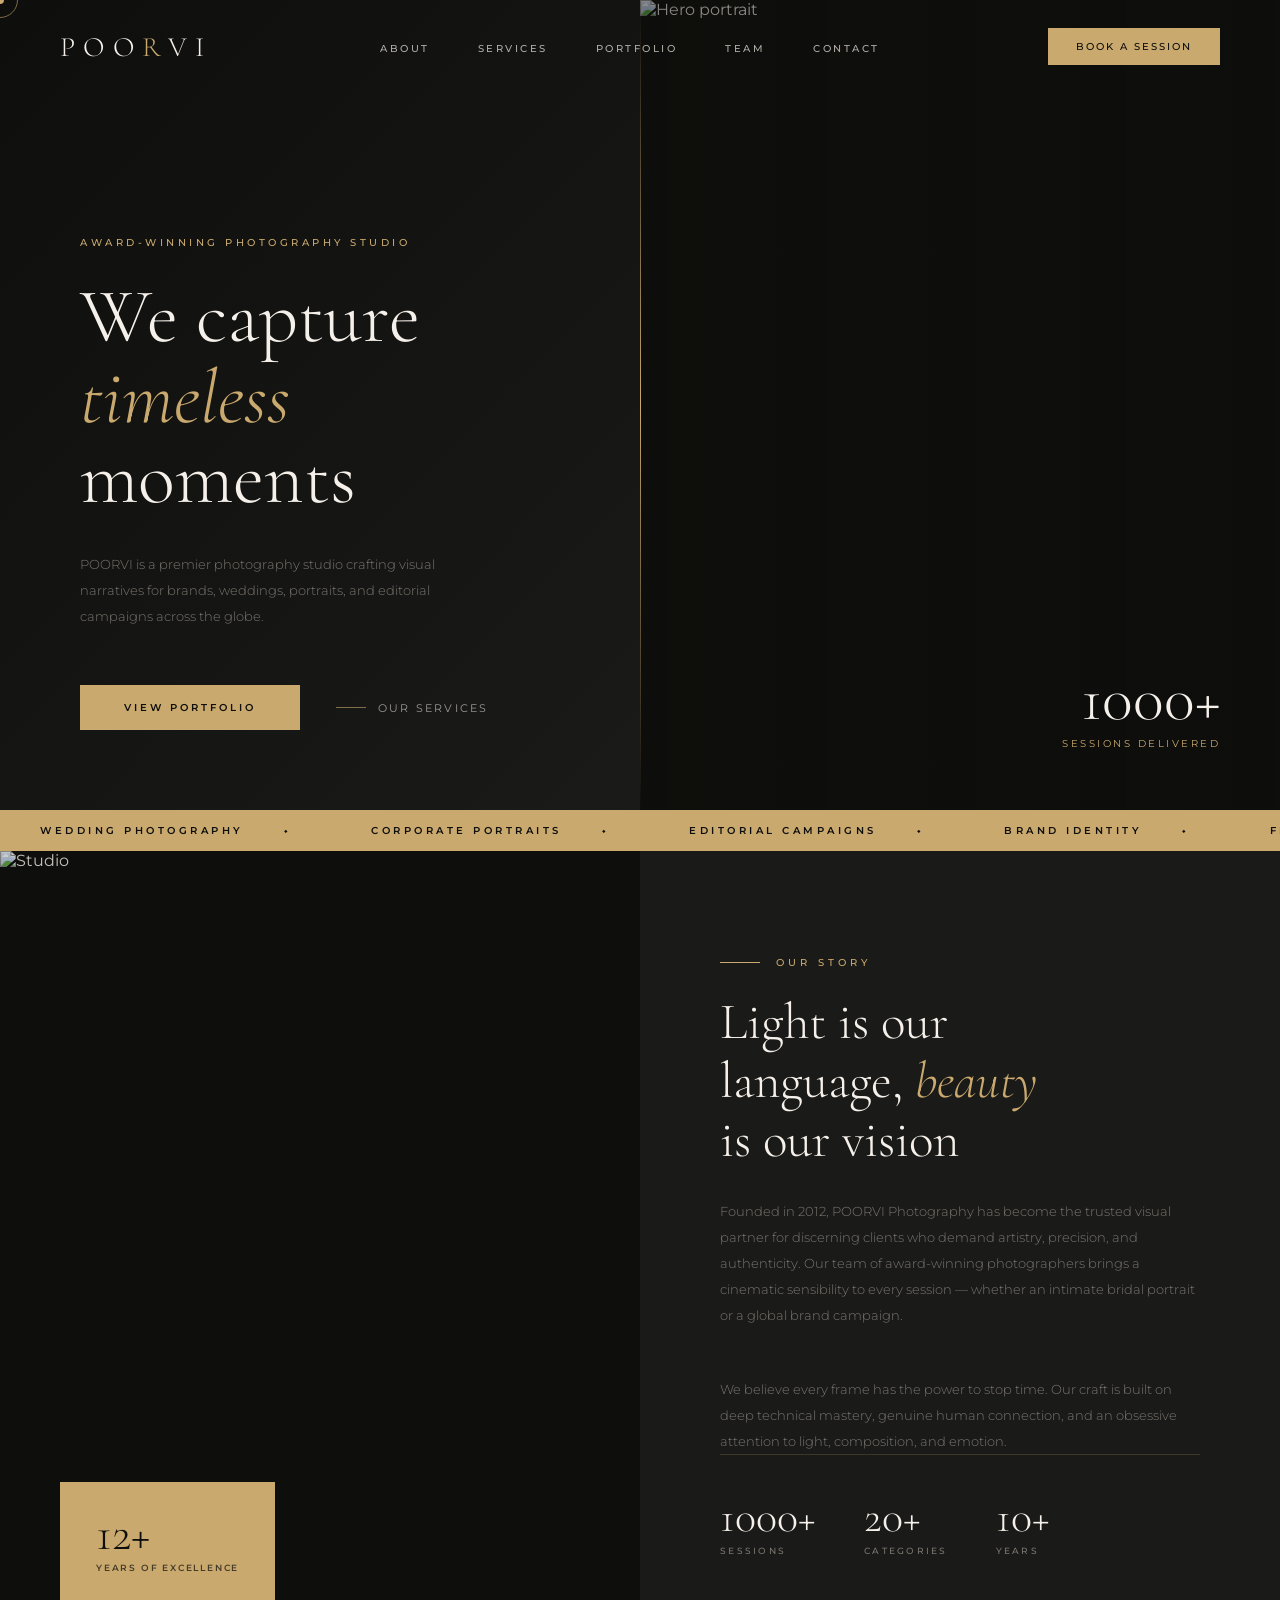
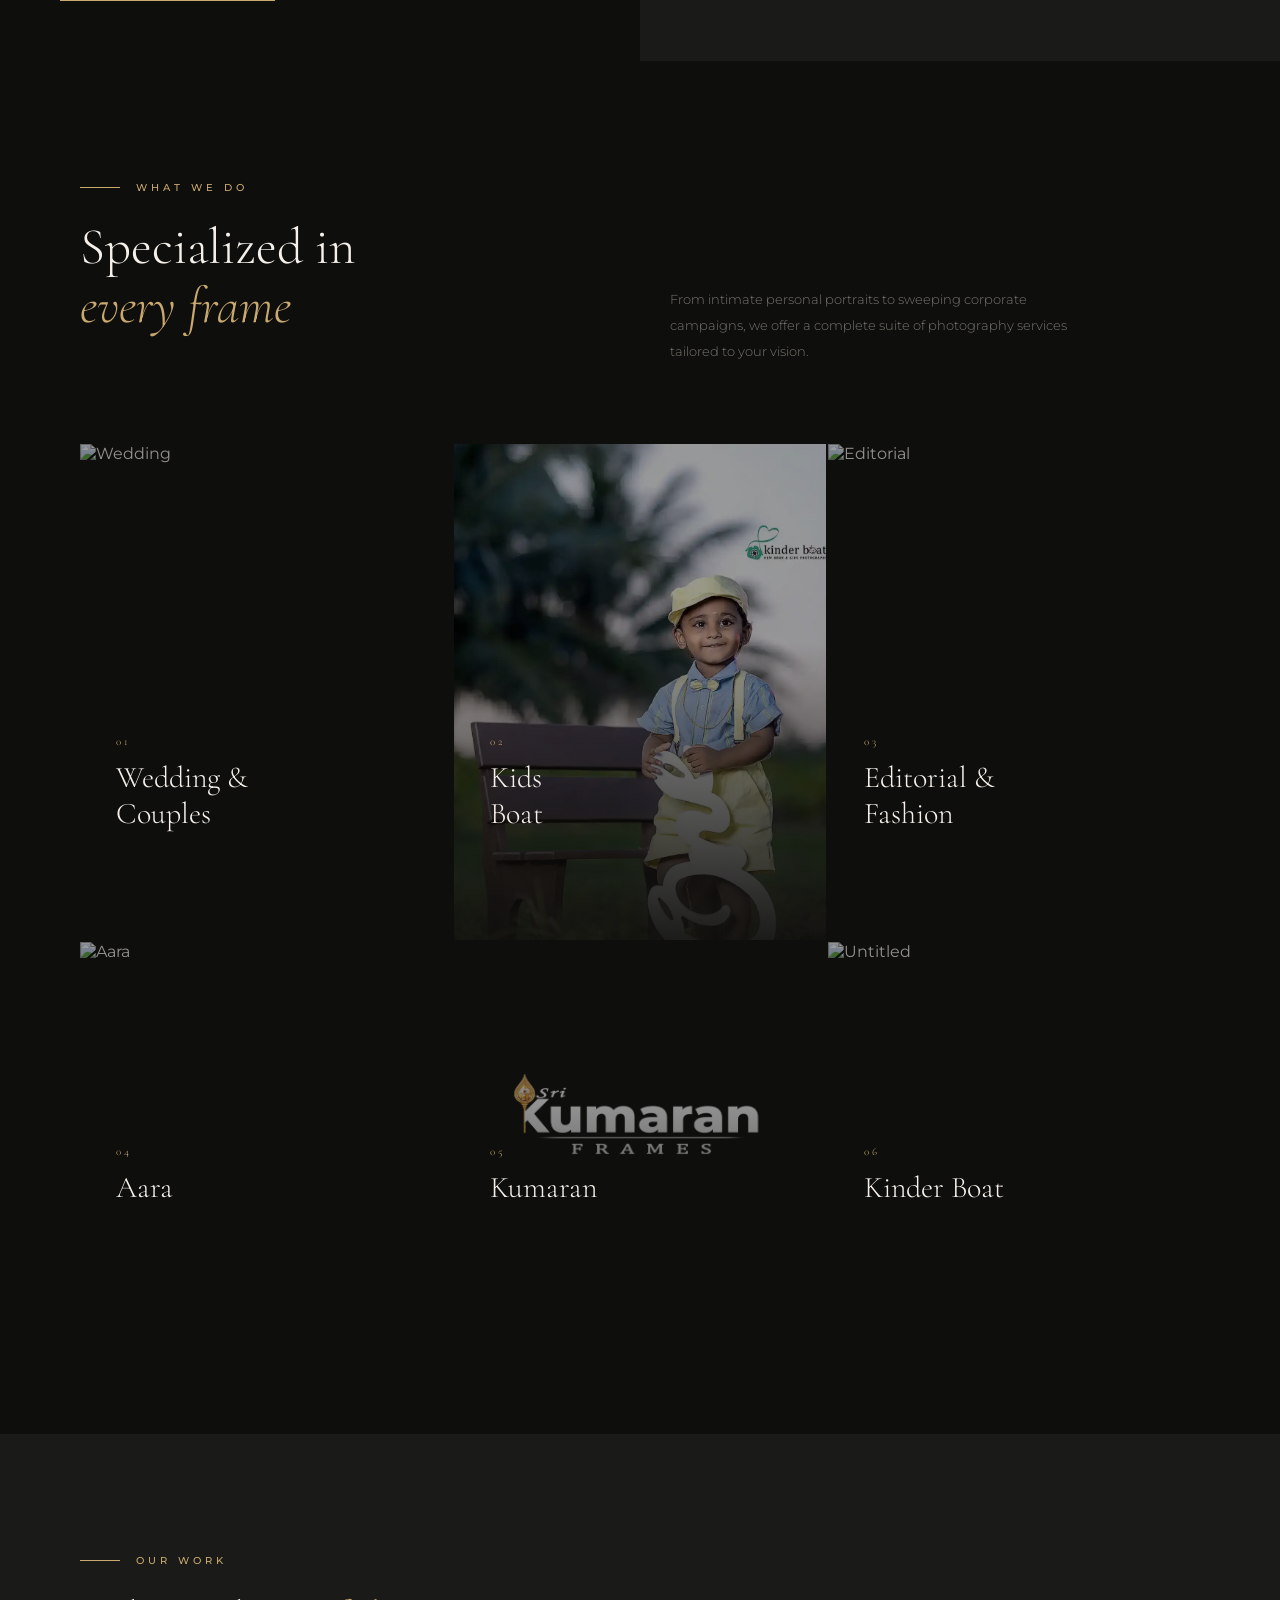
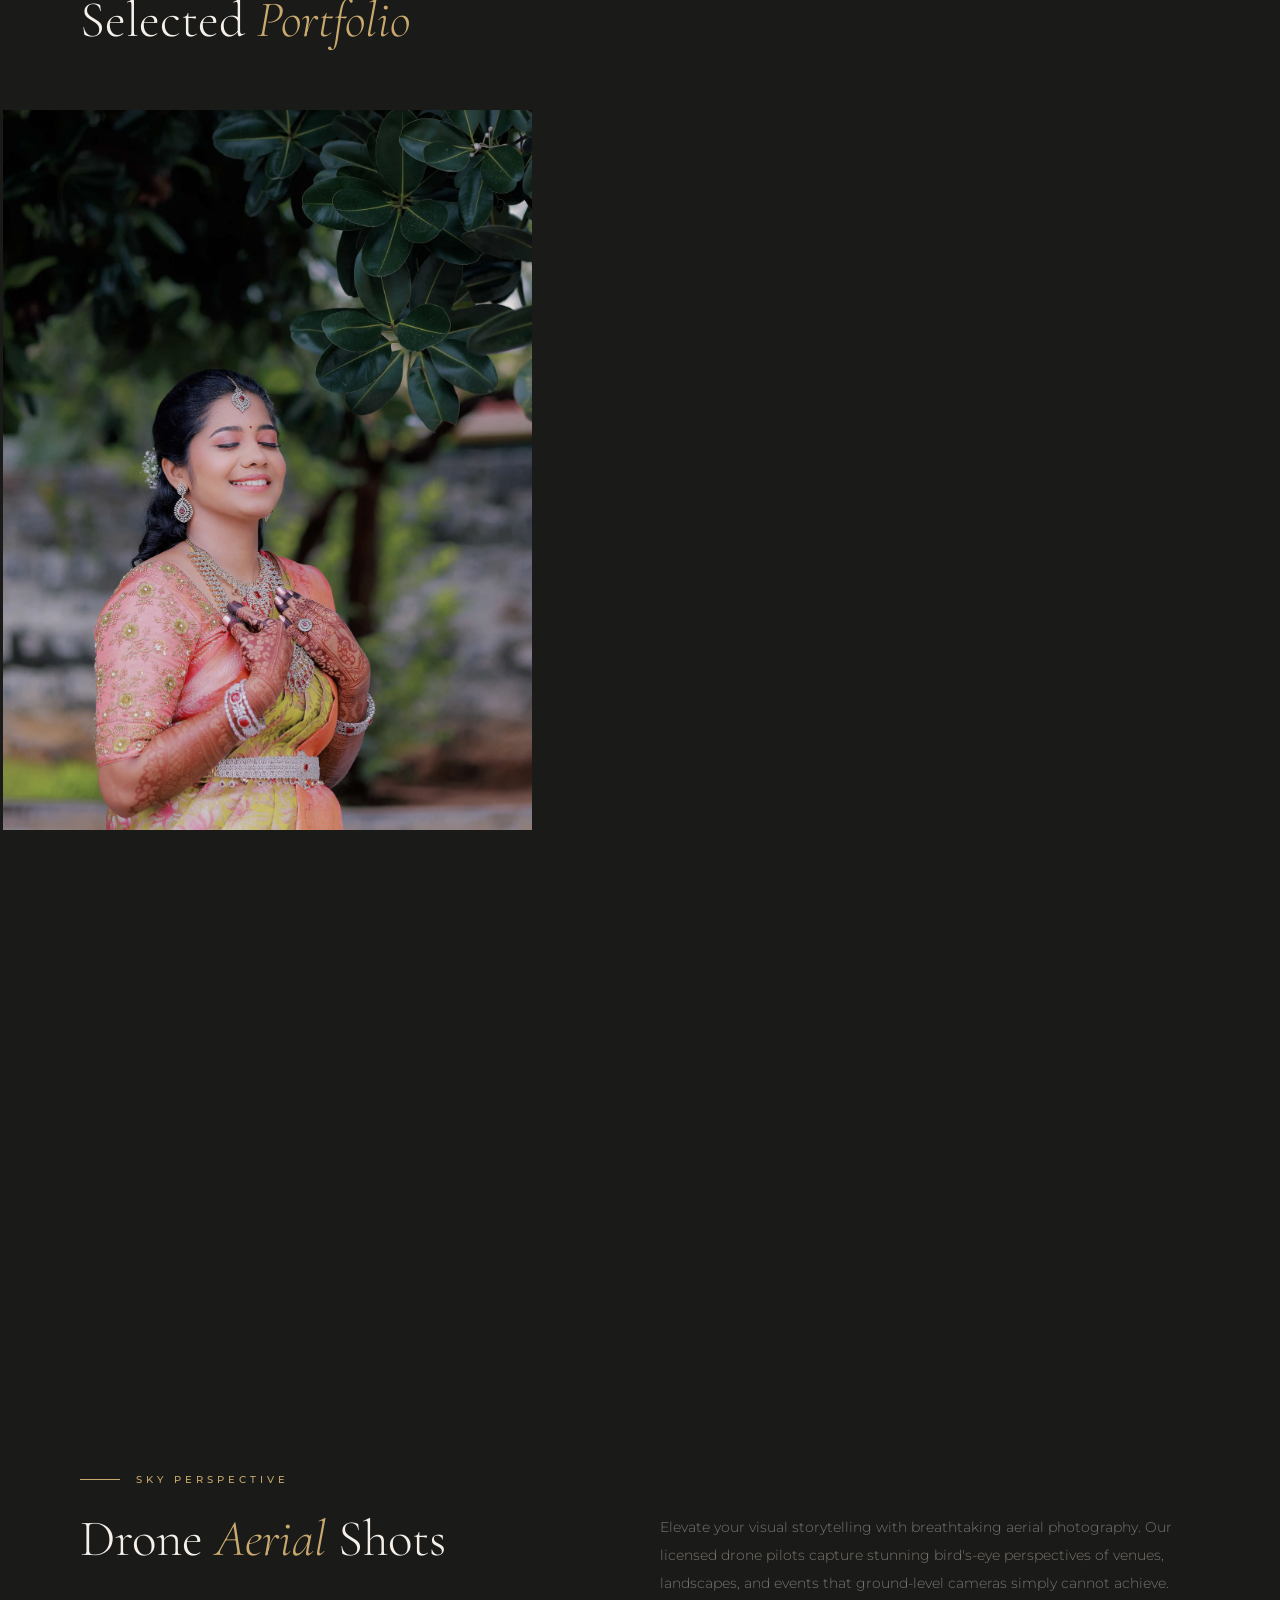
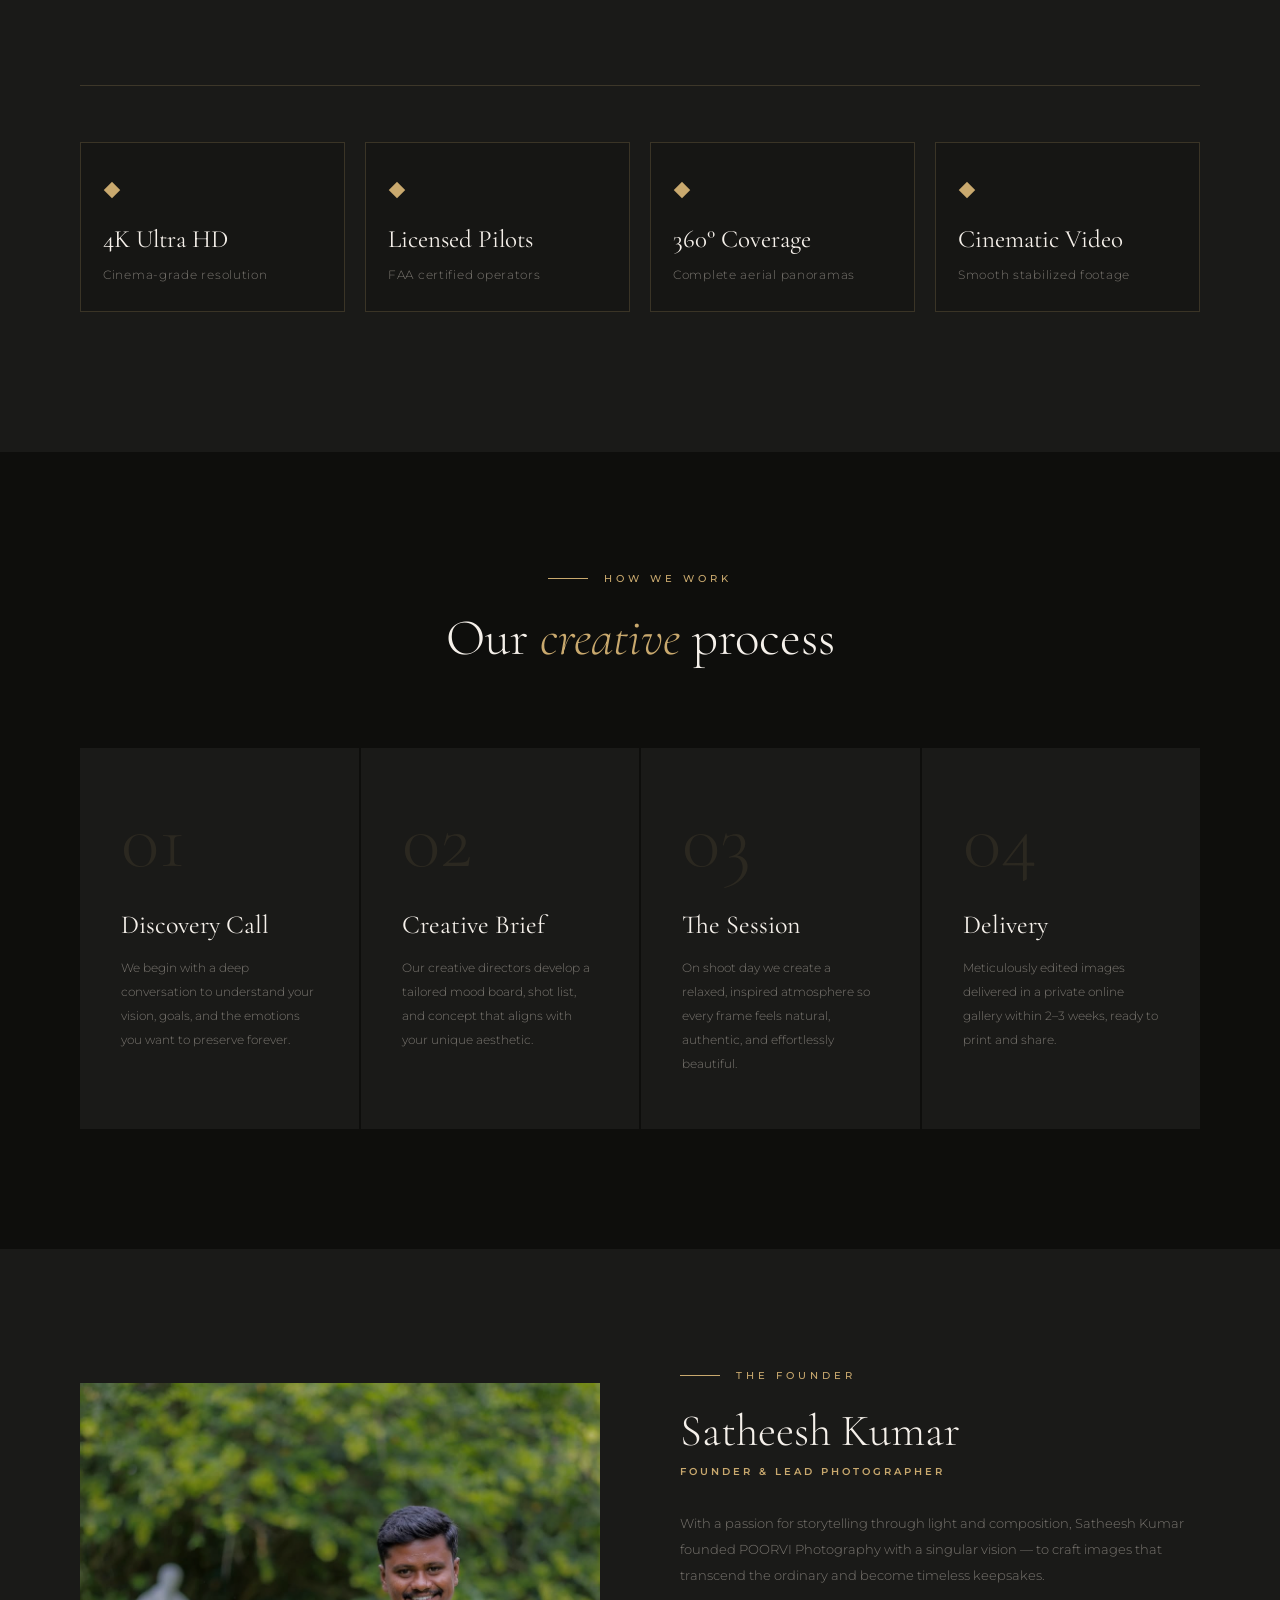
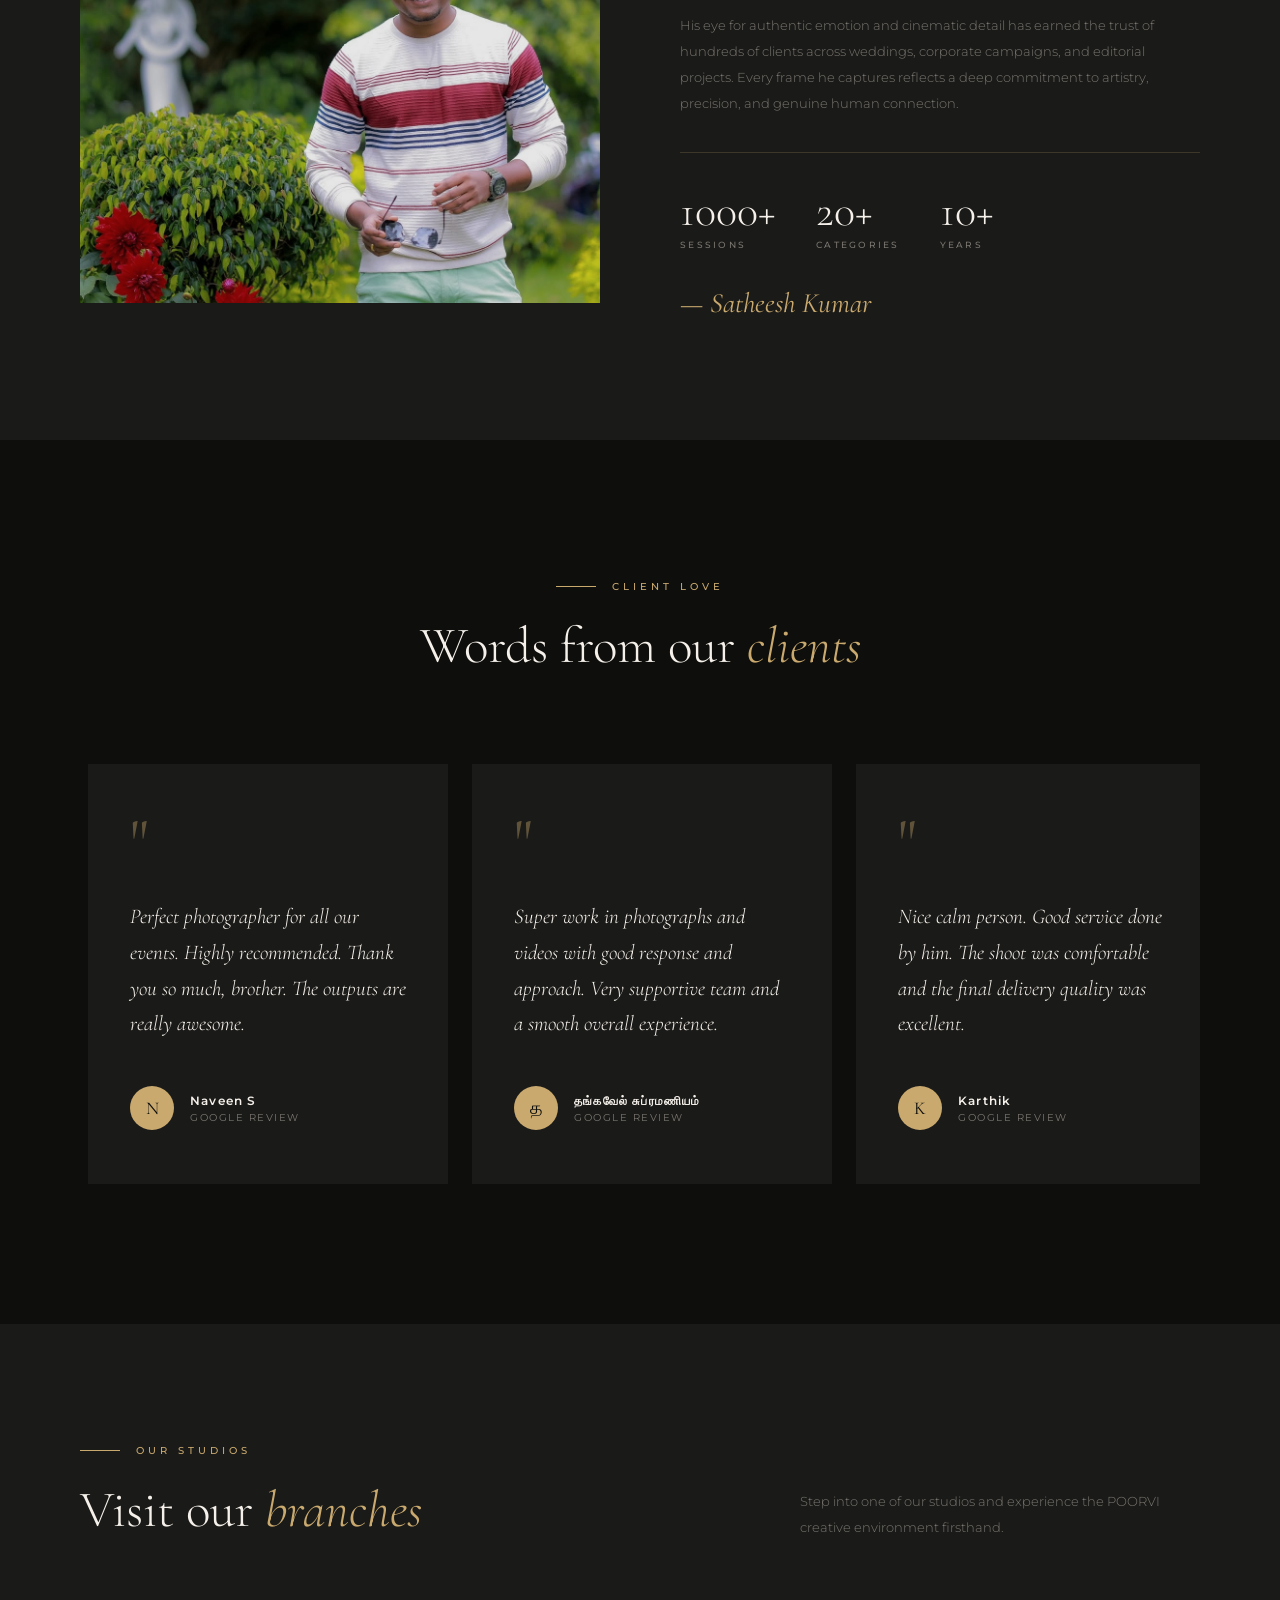
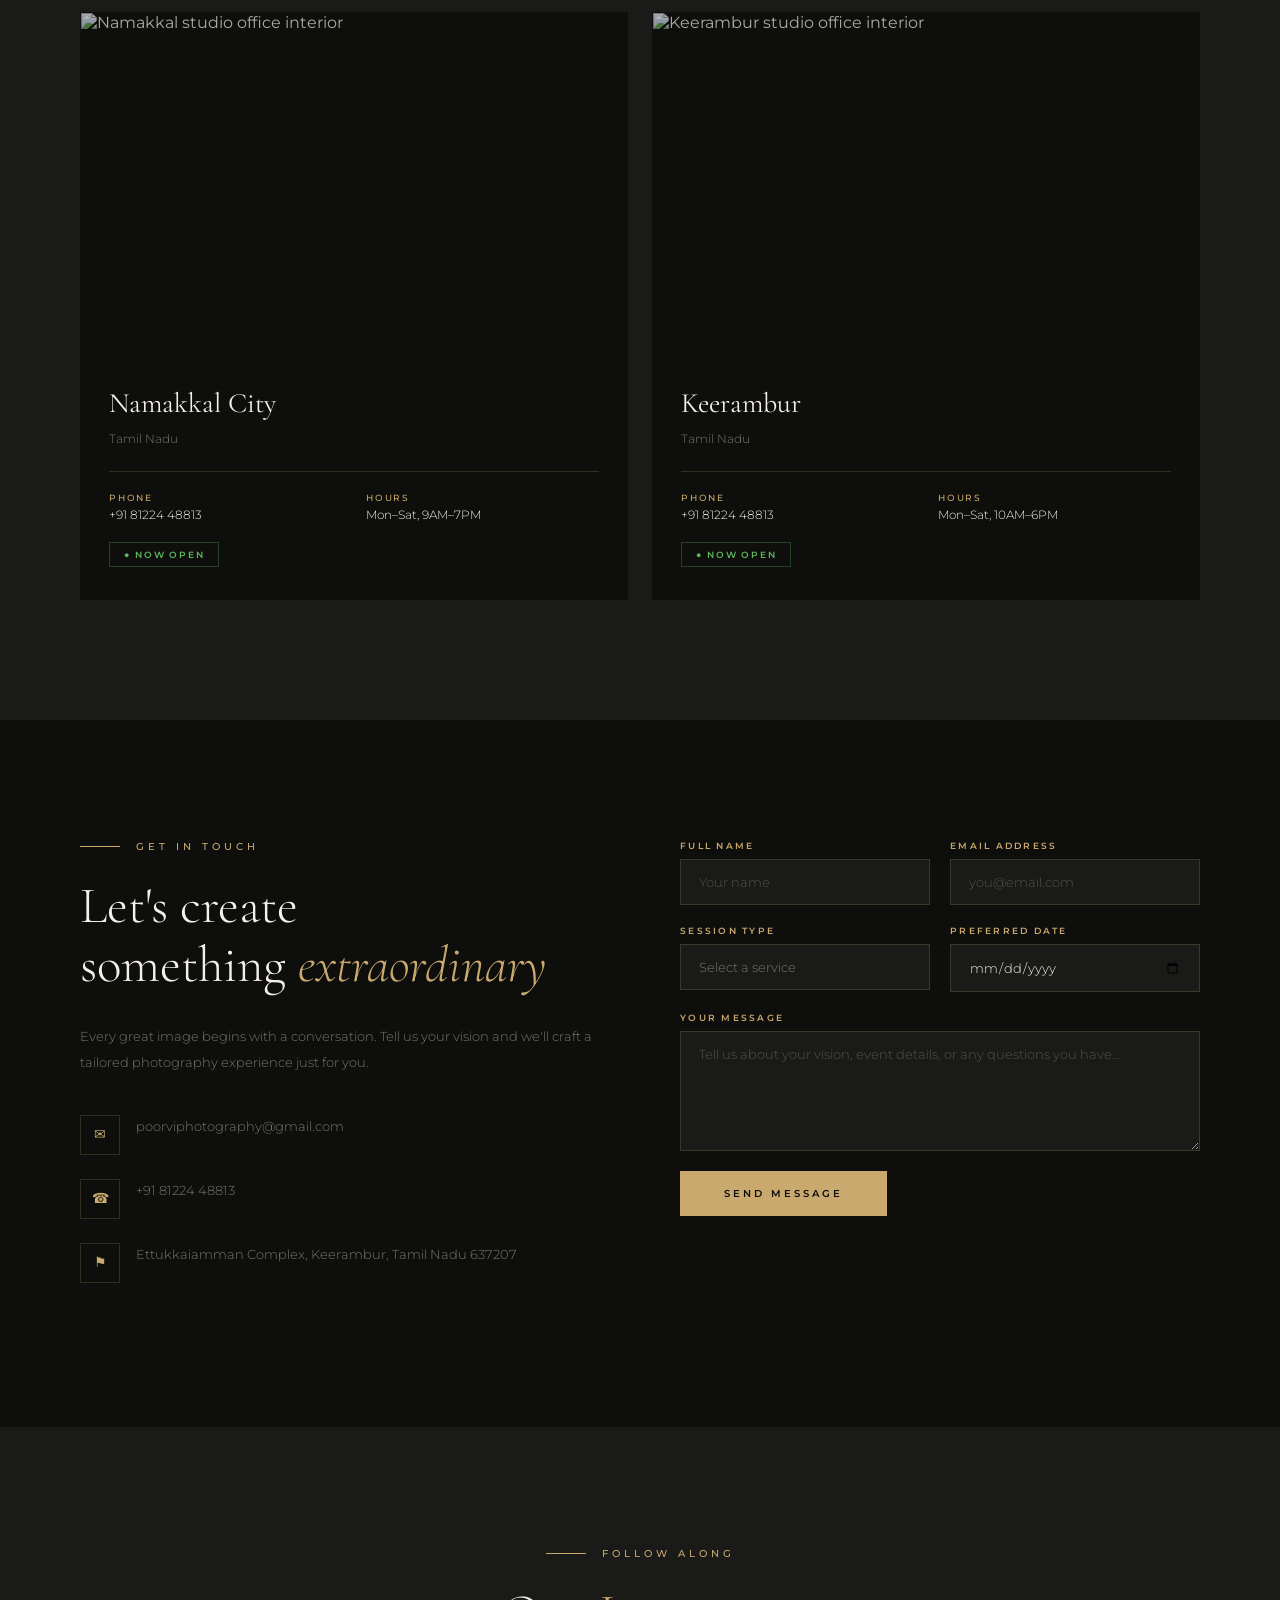
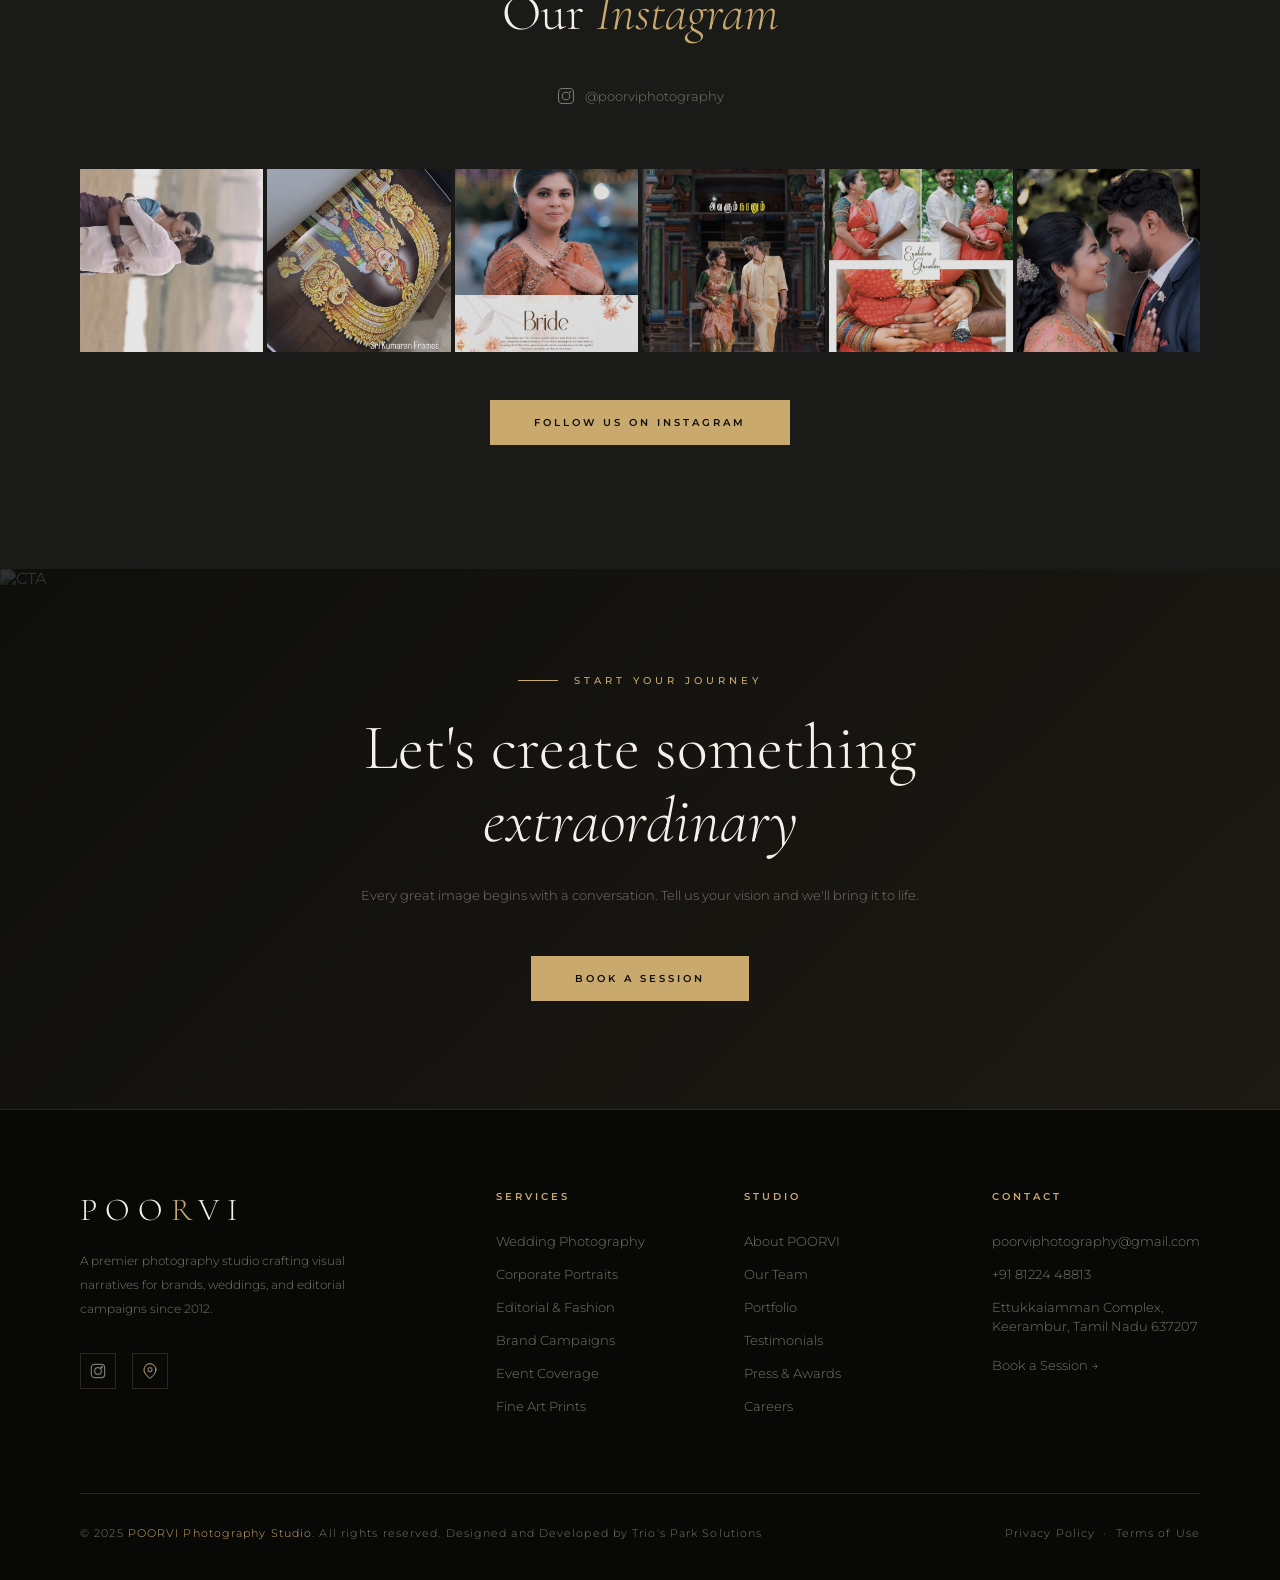
==== commit 51929f0b: "Rename index.php to index.html" ====
--- a/index.html
+++ b/index.html
@@ -3,7 +3,7 @@
   <head>
     <meta charset="UTF-8" />
     <meta name="viewport" content="width=device-width, initial-scale=1.0" />
-    <title>POORVI — Photography Studio</title>
+    <title>POORVI | Photography Studio</title>
     <meta
       name="description"
       content="POORVI Photography Studio captures timeless wedding, portrait, corporate, editorial, and event moments in Namakkal and Keerambur, Tamil Nadu."
@@ -34,6 +34,8 @@
       content="Book POORVI Photography Studio for wedding, portrait, and event photography in Tamil Nadu."
     />
     <meta name="twitter:image" content="https://poorvi.triospark.in/assets/logo.png" />
+    <link rel="icon" type="image/png" href="/assets/favicon.png" />
+    <link rel="apple-touch-icon" href="/assets/favicon.png" />
     <link rel="preconnect" href="https://fonts.googleapis.com" />
     <link rel="preconnect" href="https://fonts.gstatic.com" crossorigin />
     <link
@@ -1317,6 +1319,57 @@
         transform: translateY(-2px);
       }
 
+      .toast-stack {
+        position: fixed;
+        top: 96px;
+        right: 28px;
+        z-index: 1200;
+        display: flex;
+        flex-direction: column;
+        gap: 12px;
+        pointer-events: none;
+      }
+      .toast {
+        min-width: 280px;
+        max-width: min(420px, calc(100vw - 40px));
+        background: rgba(14, 14, 12, 0.96);
+        border: 1px solid var(--border);
+        color: var(--cream);
+        padding: 14px 16px;
+        box-shadow: 0 20px 45px rgba(0, 0, 0, 0.35);
+        backdrop-filter: blur(10px);
+        transform: translateY(-12px);
+        opacity: 0;
+        transition:
+          transform 0.3s ease,
+          opacity 0.3s ease,
+          border-color 0.3s ease;
+      }
+      .toast.show {
+        transform: translateY(0);
+        opacity: 1;
+      }
+      .toast.success {
+        border-color: rgba(92, 184, 92, 0.45);
+      }
+      .toast.error {
+        border-color: rgba(214, 70, 70, 0.5);
+      }
+      .toast-title {
+        font-size: 10px;
+        letter-spacing: 0.22em;
+        text-transform: uppercase;
+        color: var(--gold);
+        margin-bottom: 6px;
+        font-weight: 600;
+      }
+      .toast-message {
+        font-size: 13px;
+        line-height: 1.6;
+        color: var(--cream);
+        font-weight: 300;
+      }
+
       /* ─── INSTAGRAM FEED ─── */
       .instagram-feed {
         padding: 120px 80px;
@@ -1371,6 +1424,7 @@
         position: absolute;
         inset: 0;
         background: rgba(14, 14, 12, 0.6);
+        color: var(--gold);
         display: flex;
         align-items: center;
         justify-content: center;
@@ -1383,7 +1437,7 @@
       .insta-item-overlay svg {
         width: 28px;
         height: 28px;
-        fill: var(--cream);
+        fill: none;
         opacity: 0.9;
       }
       .instagram-cta {
@@ -1532,6 +1586,14 @@
         color: var(--muted);
         font-weight: 300;
         letter-spacing: 0.1em;
+      }
+      .footer-copy a {
+        color: var(--muted);
+        text-decoration: none;
+        transition: color 0.3s;
+      }
+      .footer-copy a:hover {
+        color: var(--cream);
       }
       .footer-copy span {
         color: var(--gold);
@@ -2212,6 +2274,16 @@
         }
         .form-submit {
           width: 100%;
+        }
+        .toast-stack {
+          left: 16px;
+          right: 16px;
+          top: auto;
+          bottom: 16px;
+        }
+        .toast {
+          min-width: 100%;
+          max-width: 100%;
         }
 
         .instagram-feed {
@@ -2343,7 +2415,7 @@
         />
         <div class="hero-right-overlay"></div>
         <div class="hero-counter">
-          <div class="hero-counter-num">840+</div>
+          <div class="hero-counter-num">1000+</div>
           <div class="hero-counter-label">Sessions delivered</div>
         </div>
       </div>
@@ -2400,16 +2472,16 @@
         </p>
         <div class="stats-row reveal">
           <div class="stat-item">
-            <div class="stat-num">840+</div>
+            <div class="stat-num">1000+</div>
             <div class="stat-label">Sessions</div>
           </div>
           <div class="stat-item">
-            <div class="stat-num">14</div>
-            <div class="stat-label">Awards</div>
+            <div class="stat-num">20+</div>
+            <div class="stat-label">Categories</div>
           </div>
           <div class="stat-item">
-            <div class="stat-num">32</div>
-            <div class="stat-label">Countries</div>
+            <div class="stat-num">10+</div>
+            <div class="stat-label">Years</div>
           </div>
         </div>
       </div>
@@ -2589,7 +2661,7 @@
       </div>
       <div class="portfolio-masonry">
         <div class="p-item p-item-1">
-          <img src="assets/Gallery/TO WEB/(7).JPG" alt="Portfolio 7" loading="lazy" decoding="async" />
+          <img src="assets/Gallery/TO WEB/(7).webp" alt="Portfolio 7" loading="lazy" decoding="async" />
           <div class="p-item-overlay">
             <span class="p-item-label">Temple Portraits</span>
           </div>
@@ -2822,15 +2894,15 @@
           </p>
           <div class="founder-stats reveal">
             <div class="stat-item">
-              <div class="stat-num">840+</div>
+              <div class="stat-num">1000+</div>
               <div class="stat-label">Sessions</div>
             </div>
             <div class="stat-item">
-              <div class="stat-num">14</div>
-              <div class="stat-label">Awards</div>
+              <div class="stat-num">20+</div>
+              <div class="stat-label">Categories</div>
             </div>
             <div class="stat-item">
-              <div class="stat-num">12+</div>
+              <div class="stat-num">10+</div>
               <div class="stat-label">Years</div>
             </div>
           </div>
@@ -3028,13 +3100,13 @@
         <div class="branch-card reveal">
           <div class="branch-image">
             <img
-              src="https://images.unsplash.com/photo-1590050752117-238cb0fb12b1?w=800&q=85"
-              alt="Namakkal"
+              src="https://images.unsplash.com/photo-1497366754035-f200968a6e72?w=900&q=85"
+              alt="Namakkal studio office interior"
             />
           </div>
           <div class="branch-info">
-            <div class="branch-city">Tamil Nadu</div>
-            <div class="branch-address">Namakkal <br /></div>
+            <div class="branch-city">Namakkal City</div>
+            <div class="branch-address">Tamil Nadu<br /></div>
             <div class="branch-details">
               <div class="branch-detail-item">
                 <div class="branch-detail-label">Phone</div>
@@ -3051,13 +3123,13 @@
         <div class="branch-card reveal">
           <div class="branch-image">
             <img
-              src="https://images.unsplash.com/photo-1536421469767-80559bb6f5e1?w=800&q=85"
-              alt="Karnataka Studio"
+              src="https://images.unsplash.com/photo-1497366811353-6870744d04b2?w=900&q=85"
+              alt="Keerambur studio office interior"
             />
           </div>
           <div class="branch-info">
-            <div class="branch-city">Tamil Nadu</div>
-            <div class="branch-address">Keerambur<br /></div>
+            <div class="branch-city">Keerambur</div>
+            <div class="branch-address">Tamil Nadu<br /></div>
             <div class="branch-details">
               <div class="branch-detail-item">
                 <div class="branch-detail-label">Phone</div>
@@ -3097,17 +3169,18 @@
             </li>
             <li>
               <div class="contact-info-icon">&#9873;</div>
-              <div>ETTUKAIAMMAN COMPLEX, Keerambur, Tamil Nadu 637207</div>
+              <div>Ettukkaiamman Complex, Keerambur, Tamil Nadu 637207</div>
             </li>
           </ul>
         </div>
-        <form class="contact-form reveal" onsubmit="event.preventDefault()">
+        <form class="contact-form reveal" id="contactForm" method="post" action="mail.php">
           <div class="form-row">
             <div class="form-group">
               <label for="cf-name">Full Name</label>
               <input
                 type="text"
                 id="cf-name"
+                name="name"
                 placeholder="Your name"
                 required
               />
@@ -3117,6 +3190,7 @@
               <input
                 type="email"
                 id="cf-email"
+                name="email"
                 placeholder="you@email.com"
                 required
               />
@@ -3125,7 +3199,7 @@
           <div class="form-row">
             <div class="form-group">
               <label for="cf-type">Session Type</label>
-              <select id="cf-type">
+              <select id="cf-type" name="session_type">
                 <option value="" disabled selected>Select a service</option>
                 <option>Wedding Photography</option>
                 <option>Corporate Portraits</option>
@@ -3137,13 +3211,14 @@
             </div>
             <div class="form-group">
               <label for="cf-date">Preferred Date</label>
-              <input type="date" id="cf-date" />
+              <input type="date" id="cf-date" name="preferred_date" />
             </div>
           </div>
           <div class="form-group">
             <label for="cf-message">Your Message</label>
             <textarea
               id="cf-message"
+              name="message"
               placeholder="Tell us about your vision, event details, or any questions you have..."
             ></textarea>
           </div>
@@ -3192,200 +3267,104 @@
       </div>
       <div class="instagram-grid">
         <a
-          href="https://www.instagram.com/poorviphotography/"
+          href="https://www.instagram.com/p/DVLNre7D22n/"
           target="_blank"
           rel="noopener noreferrer"
           class="insta-item reveal"
         >
           <img
-            src="https://images.unsplash.com/photo-1515934751635-c81c6bc9a2d8?w=600&q=80"
+            src="assets/instagram/1.jpg"
             alt="Instagram post"
           />
           <div class="insta-item-overlay">
             <svg viewBox="0 0 24 24">
-              <rect
-                x="2"
-                y="2"
-                width="20"
-                height="20"
-                rx="5"
-                fill="none"
-                stroke="currentColor"
-                stroke-width="1.5"
-              />
-              <circle
-                cx="12"
-                cy="12"
-                r="5"
-                fill="none"
-                stroke="currentColor"
-                stroke-width="1.5"
-              />
+              <rect x="2" y="2" width="20" height="20" rx="5" fill="none" stroke="currentColor" stroke-width="1.5" />
+              <circle cx="12" cy="12" r="5" fill="none" stroke="currentColor" stroke-width="1.5" />
             </svg>
           </div>
         </a>
         <a
-          href="https://www.instagram.com/poorviphotography/"
+          href="https://www.instagram.com/p/DUmPqsuDzgB/"
           target="_blank"
           rel="noopener noreferrer"
           class="insta-item reveal"
         >
           <img
-            src="https://images.unsplash.com/photo-1516589178581-6cd7833ae3b2?w=600&q=80"
+            src="assets/instagram/2.jpg"
             alt="Instagram post"
           />
           <div class="insta-item-overlay">
             <svg viewBox="0 0 24 24">
-              <rect
-                x="2"
-                y="2"
-                width="20"
-                height="20"
-                rx="5"
-                fill="none"
-                stroke="currentColor"
-                stroke-width="1.5"
-              />
-              <circle
-                cx="12"
-                cy="12"
-                r="5"
-                fill="none"
-                stroke="currentColor"
-                stroke-width="1.5"
-              />
+              <rect x="2" y="2" width="20" height="20" rx="5" fill="none" stroke="currentColor" stroke-width="1.5" />
+              <circle cx="12" cy="12" r="5" fill="none" stroke="currentColor" stroke-width="1.5" />
             </svg>
           </div>
         </a>
         <a
-          href="https://www.instagram.com/poorviphotography/"
+          href="https://www.instagram.com/p/DQx2I4Cj_Pf/"
           target="_blank"
           rel="noopener noreferrer"
           class="insta-item reveal"
         >
           <img
-            src="https://images.unsplash.com/photo-1524504388940-b1c1722653e1?w=600&q=80"
+            src="assets/instagram/3.jpg"
             alt="Instagram post"
           />
           <div class="insta-item-overlay">
             <svg viewBox="0 0 24 24">
-              <rect
-                x="2"
-                y="2"
-                width="20"
-                height="20"
-                rx="5"
-                fill="none"
-                stroke="currentColor"
-                stroke-width="1.5"
-              />
-              <circle
-                cx="12"
-                cy="12"
-                r="5"
-                fill="none"
-                stroke="currentColor"
-                stroke-width="1.5"
-              />
+              <rect x="2" y="2" width="20" height="20" rx="5" fill="none" stroke="currentColor" stroke-width="1.5" />
+              <circle cx="12" cy="12" r="5" fill="none" stroke="currentColor" stroke-width="1.5" />
             </svg>
           </div>
         </a>
         <a
-          href="https://www.instagram.com/poorviphotography/"
+          href="https://www.instagram.com/p/DQv_9hXj99Q/"
           target="_blank"
           rel="noopener noreferrer"
           class="insta-item reveal"
         >
           <img
-            src="https://images.unsplash.com/photo-1506784983877-45594efa4cbe?w=600&q=80"
+            src="assets/instagram/4.jpg"
             alt="Instagram post"
           />
           <div class="insta-item-overlay">
             <svg viewBox="0 0 24 24">
-              <rect
-                x="2"
-                y="2"
-                width="20"
-                height="20"
-                rx="5"
-                fill="none"
-                stroke="currentColor"
-                stroke-width="1.5"
-              />
-              <circle
-                cx="12"
-                cy="12"
-                r="5"
-                fill="none"
-                stroke="currentColor"
-                stroke-width="1.5"
-              />
+              <rect x="2" y="2" width="20" height="20" rx="5" fill="none" stroke="currentColor" stroke-width="1.5" />
+              <circle cx="12" cy="12" r="5" fill="none" stroke="currentColor" stroke-width="1.5" />
             </svg>
           </div>
         </a>
         <a
-          href="https://www.instagram.com/poorviphotography/"
+          href="https://www.instagram.com/p/DQde897jHkK/"
           target="_blank"
           rel="noopener noreferrer"
           class="insta-item reveal"
         >
           <img
-            src="https://images.unsplash.com/photo-1477587458883-47145ed94245?w=600&q=80"
+            src="assets/instagram/5.jpg"
             alt="Instagram post"
           />
           <div class="insta-item-overlay">
             <svg viewBox="0 0 24 24">
-              <rect
-                x="2"
-                y="2"
-                width="20"
-                height="20"
-                rx="5"
-                fill="none"
-                stroke="currentColor"
-                stroke-width="1.5"
-              />
-              <circle
-                cx="12"
-                cy="12"
-                r="5"
-                fill="none"
-                stroke="currentColor"
-                stroke-width="1.5"
-              />
+              <rect x="2" y="2" width="20" height="20" rx="5" fill="none" stroke="currentColor" stroke-width="1.5" />
+              <circle cx="12" cy="12" r="5" fill="none" stroke="currentColor" stroke-width="1.5" />
             </svg>
           </div>
         </a>
         <a
-          href="https://www.instagram.com/poorviphotography/"
+          href="https://www.instagram.com/p/DQcLMr_DyuC/"
           target="_blank"
           rel="noopener noreferrer"
           class="insta-item reveal"
         >
           <img
-            src="https://images.unsplash.com/photo-1532375810709-75b1da00537c?w=600&q=80"
+            src="assets/instagram/6.jpg"
             alt="Instagram post"
           />
           <div class="insta-item-overlay">
             <svg viewBox="0 0 24 24">
-              <rect
-                x="2"
-                y="2"
-                width="20"
-                height="20"
-                rx="5"
-                fill="none"
-                stroke="currentColor"
-                stroke-width="1.5"
-              />
-              <circle
-                cx="12"
-                cy="12"
-                r="5"
-                fill="none"
-                stroke="currentColor"
-                stroke-width="1.5"
-              />
+              <rect x="2" y="2" width="20" height="20" rx="5" fill="none" stroke="currentColor" stroke-width="1.5" />
+              <circle cx="12" cy="12" r="5" fill="none" stroke="currentColor" stroke-width="1.5" />
             </svg>
           </div>
         </a>
@@ -3487,10 +3466,10 @@
         <div>
           <div class="footer-col-title">Contact</div>
           <ul class="footer-links">
-            <li><a href="#">hello@poorvistudio.com</a></li>
-            <li><a href="#">+1 (212) 555-0197</a></li>
+            <li><a href="mailto:poorviphotography@gmail.com">poorviphotography@gmail.com</a></li>
+            <li><a href="tel:+918122448813">+91 81224 48813</a></li>
             <li>
-              <a href="#">148 W 37th Street<br />New York, NY 10018</a>
+              <a href="https://maps.google.com/?q=Ettukkaiamman+Complex,+Keerambur,+Tamil+Nadu+637207" target="_blank" rel="noopener noreferrer">Ettukkaiamman Complex, Keerambur, Tamil Nadu 637207</a>
             </li>
             <li style="margin-top: 20px"><a href="#">Book a Session →</a></li>
           </ul>
@@ -3499,8 +3478,14 @@
       <div class="footer-bottom">
         <div class="footer-copy">
           © 2025 <span>POORVI Photography Studio</span>. All rights reserved.
-        </div>
-        <div class="footer-copy">Privacy Policy &nbsp;·&nbsp; Terms of Use</div>
+          
+          Designed and Developed by
+          <a href="https://triospark.in" target="_blank" rel="noopener noreferrer">Trio's Park Solutions</a>
+        </div>
+        <div class="footer-copy">
+          <a href="privacy-policy.html">Privacy Policy</a> &nbsp;·&nbsp;
+          <a href="terms-of-use.html">Terms of Use</a>
+        </div>
       </div>
     </footer>
 
@@ -3611,6 +3596,183 @@
           mobileMenu.classList.remove("open"),
         );
       });
+
+      // Contact form submit + themed toast notifications
+      const contactForm = document.getElementById("contactForm");
+      const toastStack = document.createElement("div");
+      toastStack.className = "toast-stack";
+      document.body.appendChild(toastStack);
+
+      function showToast(type, message) {
+        const toast = document.createElement("div");
+        toast.className = `toast ${type}`;
+        toast.innerHTML = `
+          <div class="toast-title">${type === "success" ? "Message Sent" : "Submission Failed"}</div>
+          <div class="toast-message">${message}</div>
+        `;
+        toastStack.appendChild(toast);
+
+        requestAnimationFrame(() => toast.classList.add("show"));
+
+        setTimeout(() => {
+          toast.classList.remove("show");
+          setTimeout(() => toast.remove(), 320);
+        }, 3800);
+      }
+
+      if (contactForm) {
+        const submitBtn = contactForm.querySelector(".form-submit");
+        const defaultBtnText = submitBtn ? submitBtn.textContent : "Send Message";
+
+        contactForm.addEventListener("submit", async (event) => {
+          event.preventDefault();
+
+          if (submitBtn) {
+            submitBtn.disabled = true;
+            submitBtn.textContent = "Sending...";
+            submitBtn.style.opacity = "0.7";
+          }
+
+          const formData = new FormData(contactForm);
+
+          try {
+            const response = await fetch("mail.php", {
+              method: "POST",
+              body: formData,
+              headers: {
+                Accept: "application/json",
+              },
+            });
+
+            const raw = await response.text();
+            let result = {};
+            try {
+              result = JSON.parse(raw);
+            } catch {
+              result = { ok: false, message: "Unexpected server response. Please try again." };
+            }
+
+            if (!response.ok || !result.ok) {
+              throw new Error(result.message || "Unable to submit the form right now.");
+            }
+
+            contactForm.reset();
+            showToast("success", result.message || "Thanks! We will contact you soon.");
+          } catch (error) {
+            showToast("error", error.message || "Something went wrong. Please try again.");
+          } finally {
+            if (submitBtn) {
+              submitBtn.disabled = false;
+              submitBtn.textContent = defaultBtnText;
+              submitBtn.style.opacity = "1";
+            }
+          }
+        });
+      }
+
+      // Fetch dynamic Instagram posts via PHP backend
+      async function fetchInstagramFeed() {
+        const grid = document.querySelector('.instagram-grid');
+        if (!grid) return;
+
+        const imageLoads = (url, timeoutMs = 7000) =>
+          new Promise((resolve) => {
+            const img = new Image();
+            let done = false;
+            const timer = setTimeout(() => {
+              if (!done) {
+                done = true;
+                resolve(false);
+              }
+            }, timeoutMs);
+
+            img.onload = () => {
+              if (!done) {
+                done = true;
+                clearTimeout(timer);
+                resolve(true);
+              }
+            };
+            img.onerror = () => {
+              if (!done) {
+                done = true;
+                clearTimeout(timer);
+                resolve(false);
+              }
+            };
+
+            img.referrerPolicy = 'no-referrer';
+            img.src = url;
+          });
+
+        try {
+          const response = await fetch('instagram_feed.php', {
+            headers: { Accept: 'application/json' },
+            cache: 'no-store',
+          });
+
+          if (!response.ok) {
+            throw new Error('Instagram endpoint failed with status ' + response.status);
+          }
+
+          const raw = await response.text();
+          const result = JSON.parse(raw);
+          
+          if (result.success && result.data && result.data.length > 0) {
+            const sanitizedPosts = result.data
+              .filter((post) => post && typeof post.link === 'string' && typeof post.image === 'string')
+              .slice(0, 6);
+
+            const checks = await Promise.all(
+              sanitizedPosts.map(async (post) => ({
+                post,
+                ok: await imageLoads(post.image),
+              })),
+            );
+
+            const validPosts = checks.filter((item) => item.ok).map((item) => item.post);
+
+            // Keep static fallback posts when remote images are blocked/expired.
+            if (validPosts.length > 0) {
+              const fragment = document.createDocumentFragment();
+
+              validPosts.forEach((post) => {
+                const anchor = document.createElement('a');
+                anchor.href = post.link;
+                anchor.target = '_blank';
+                anchor.rel = 'noopener noreferrer';
+                anchor.className = 'insta-item reveal visible';
+
+                const image = document.createElement('img');
+                image.src = post.image;
+                image.alt = 'Instagram post';
+                image.loading = 'lazy';
+                image.referrerPolicy = 'no-referrer';
+
+                const overlay = document.createElement('div');
+                overlay.className = 'insta-item-overlay';
+                overlay.innerHTML = `
+                  <svg viewBox="0 0 24 24">
+                    <rect x="2" y="2" width="20" height="20" rx="5" fill="none" stroke="currentColor" stroke-width="1.5" />
+                    <circle cx="12" cy="12" r="5" fill="none" stroke="currentColor" stroke-width="1.5" />
+                  </svg>
+                `;
+
+                anchor.appendChild(image);
+                anchor.appendChild(overlay);
+                fragment.appendChild(anchor);
+              });
+
+              grid.innerHTML = '';
+              grid.appendChild(fragment);
+            }
+          }
+        } catch (error) {
+          console.error('Failed to load dynamic Instagram feed. Keeping fallback assets.', error);
+        }
+      }
+
+      window.addEventListener('load', fetchInstagramFeed);
     </script>
   </body>
 </html>
